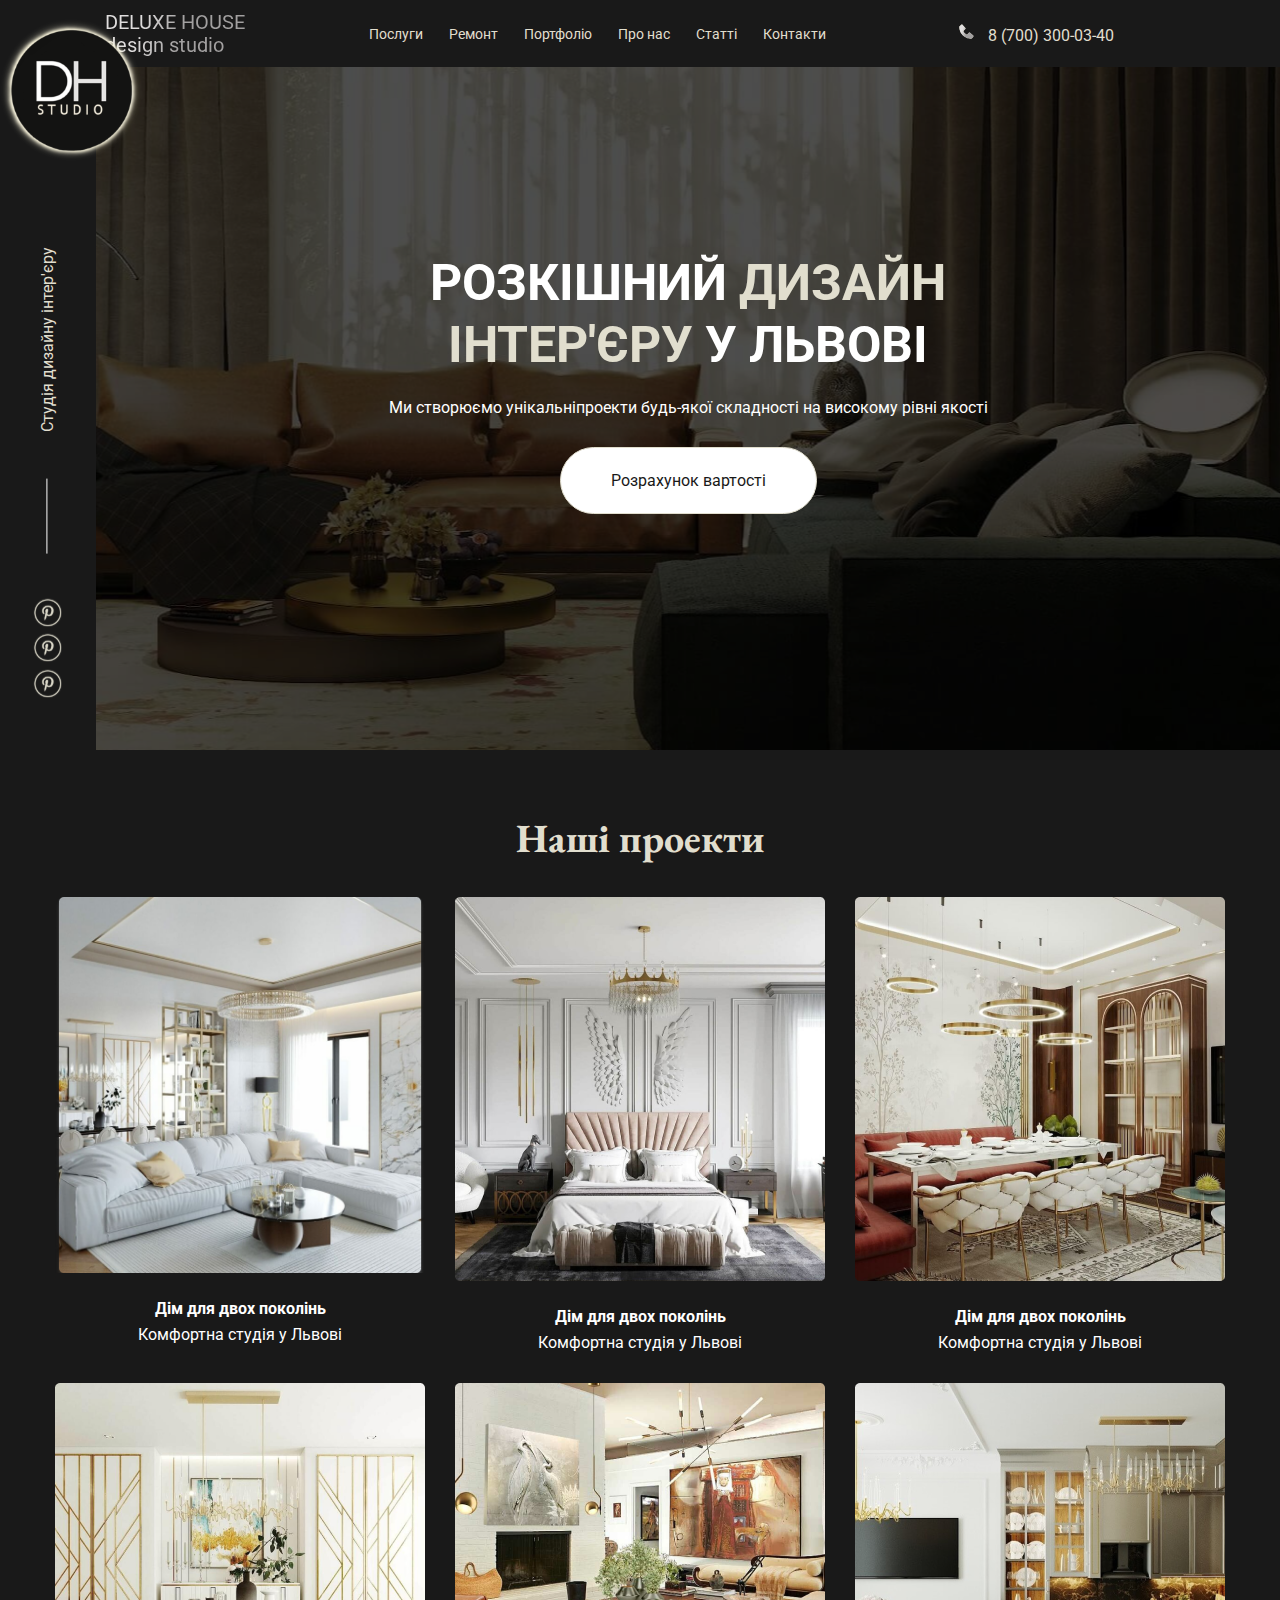
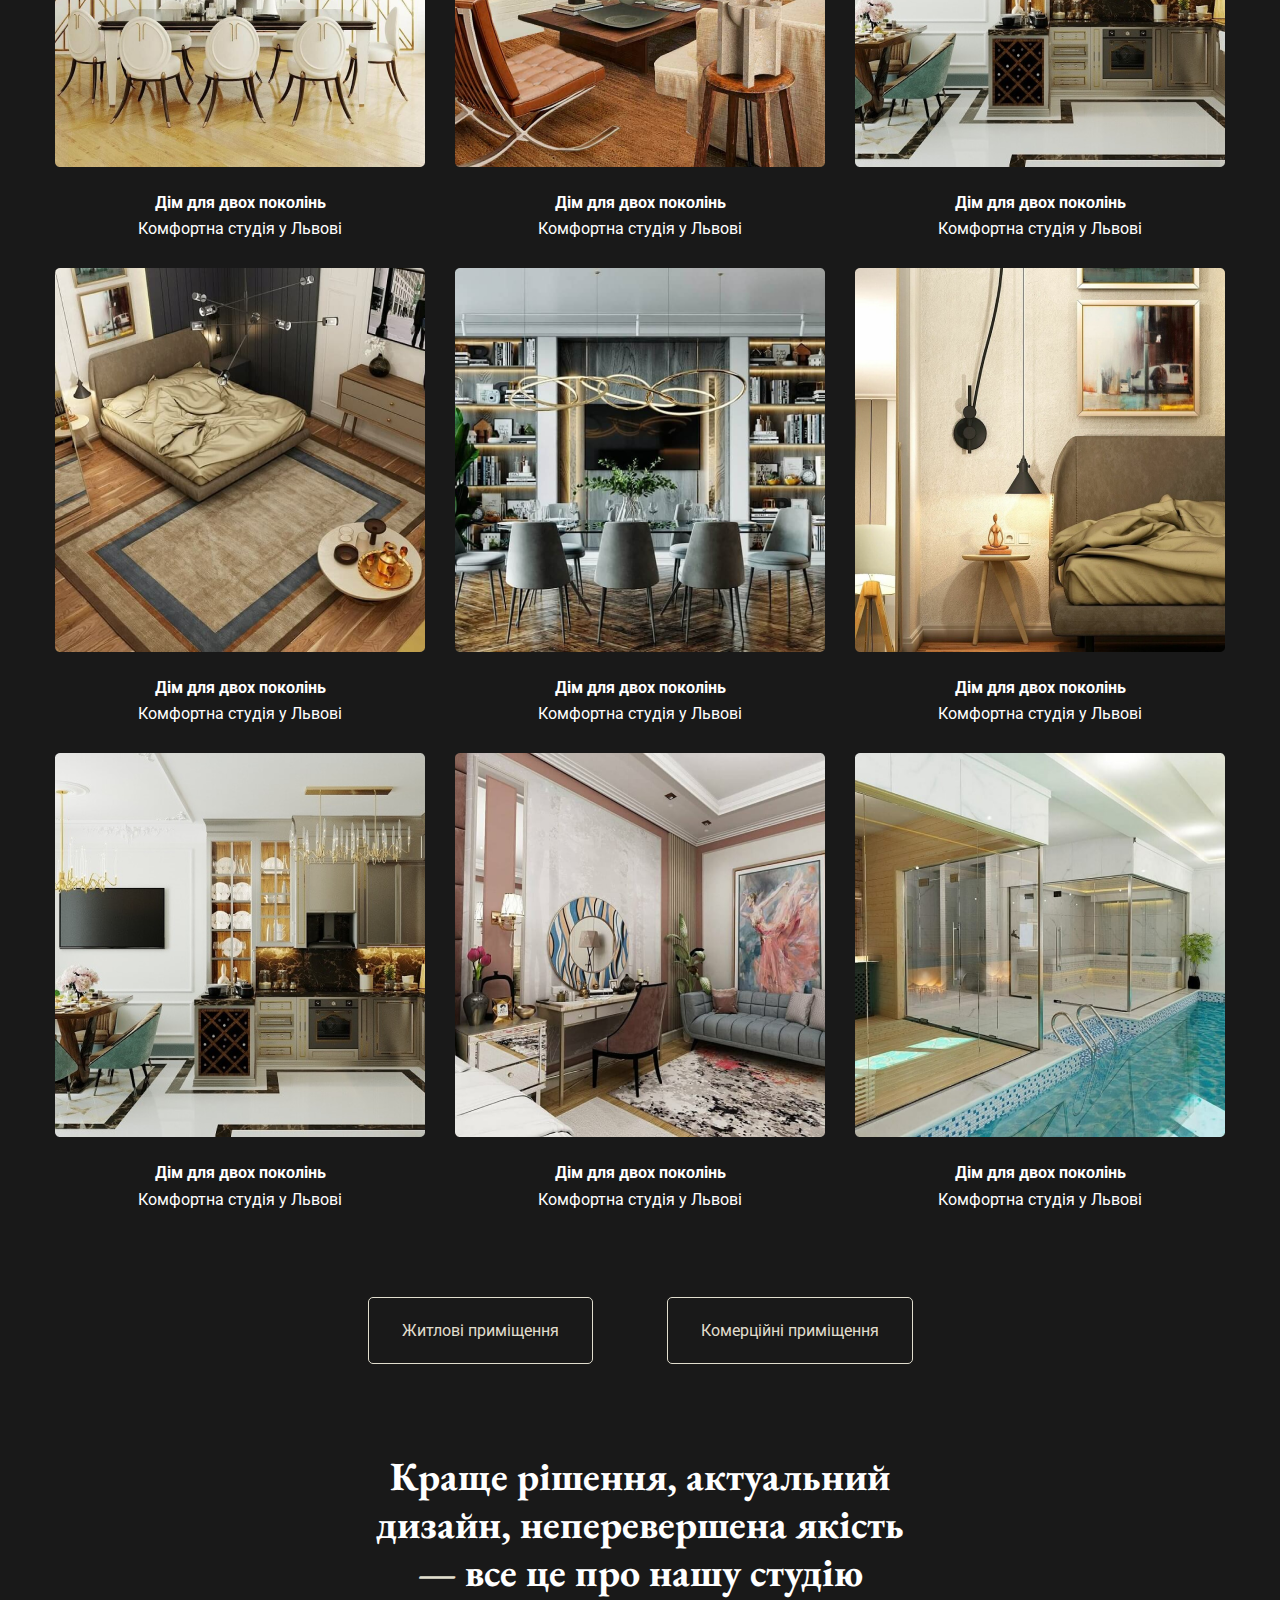
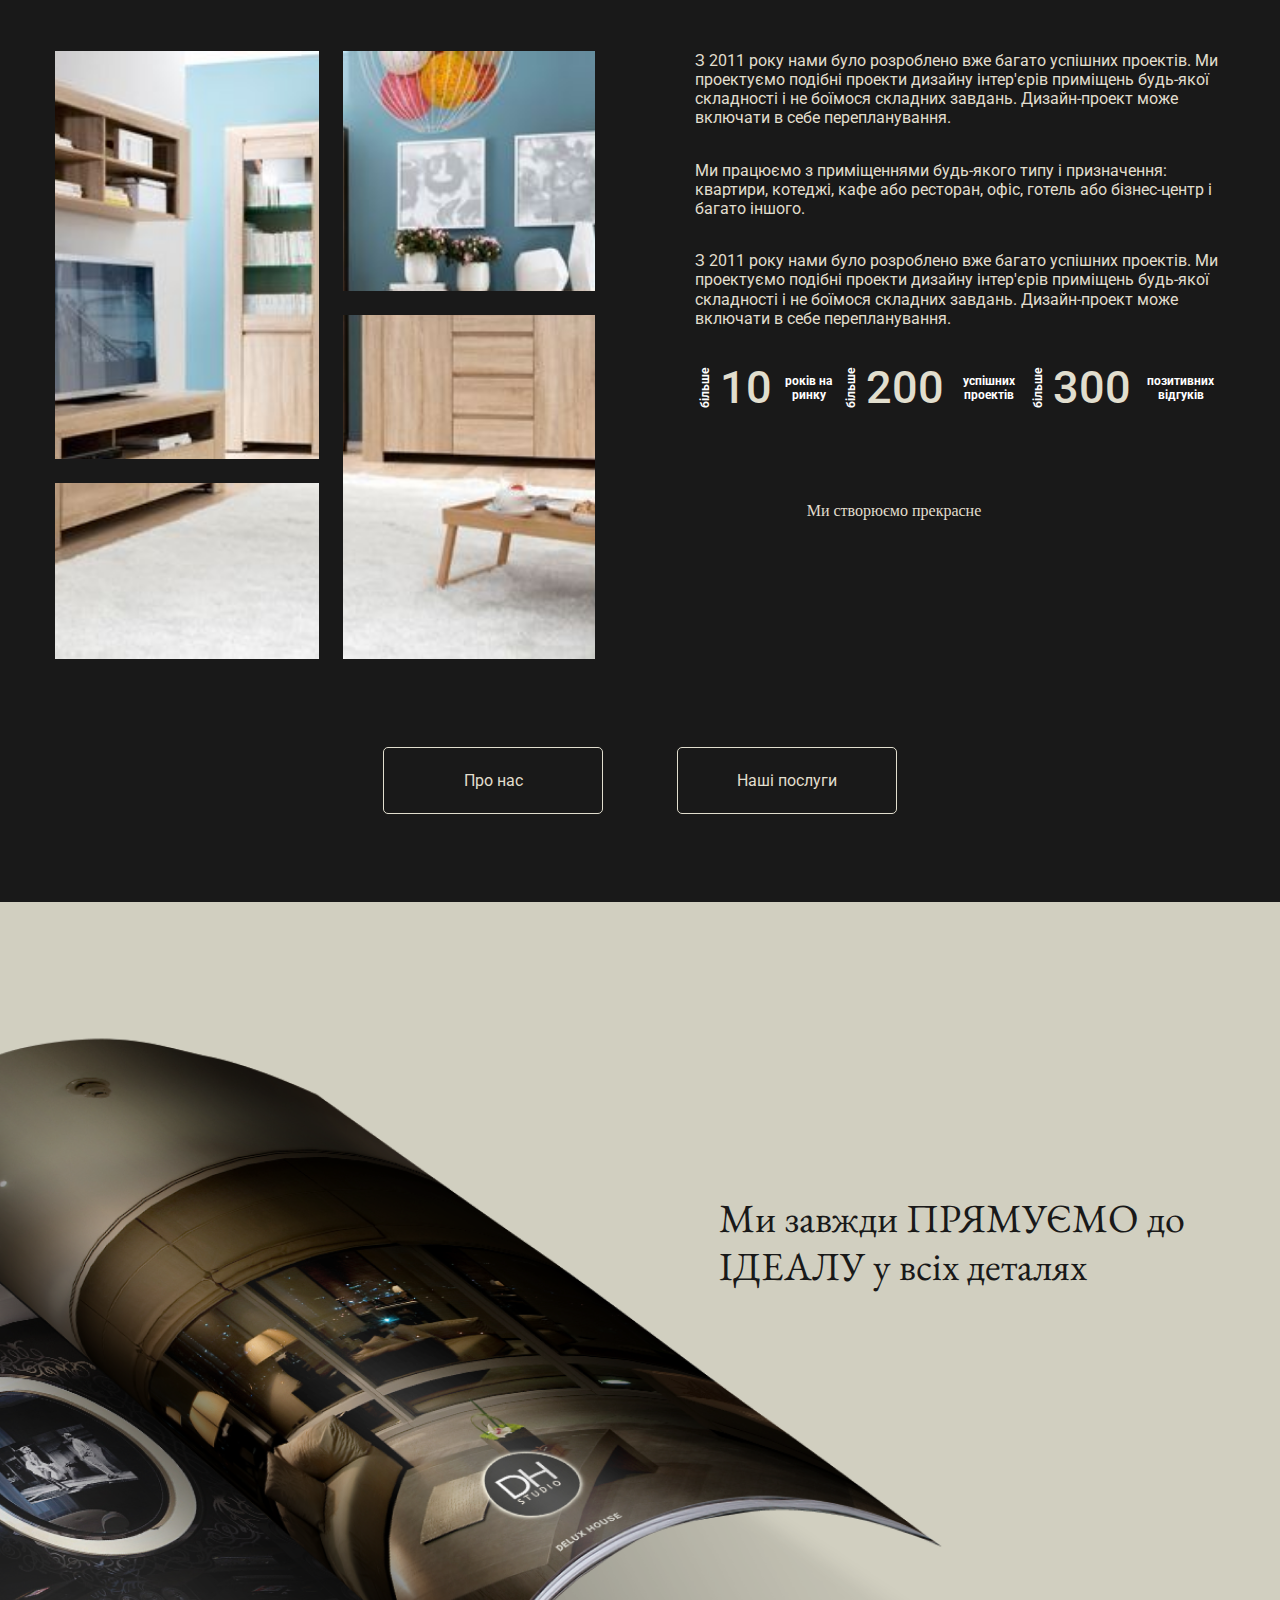
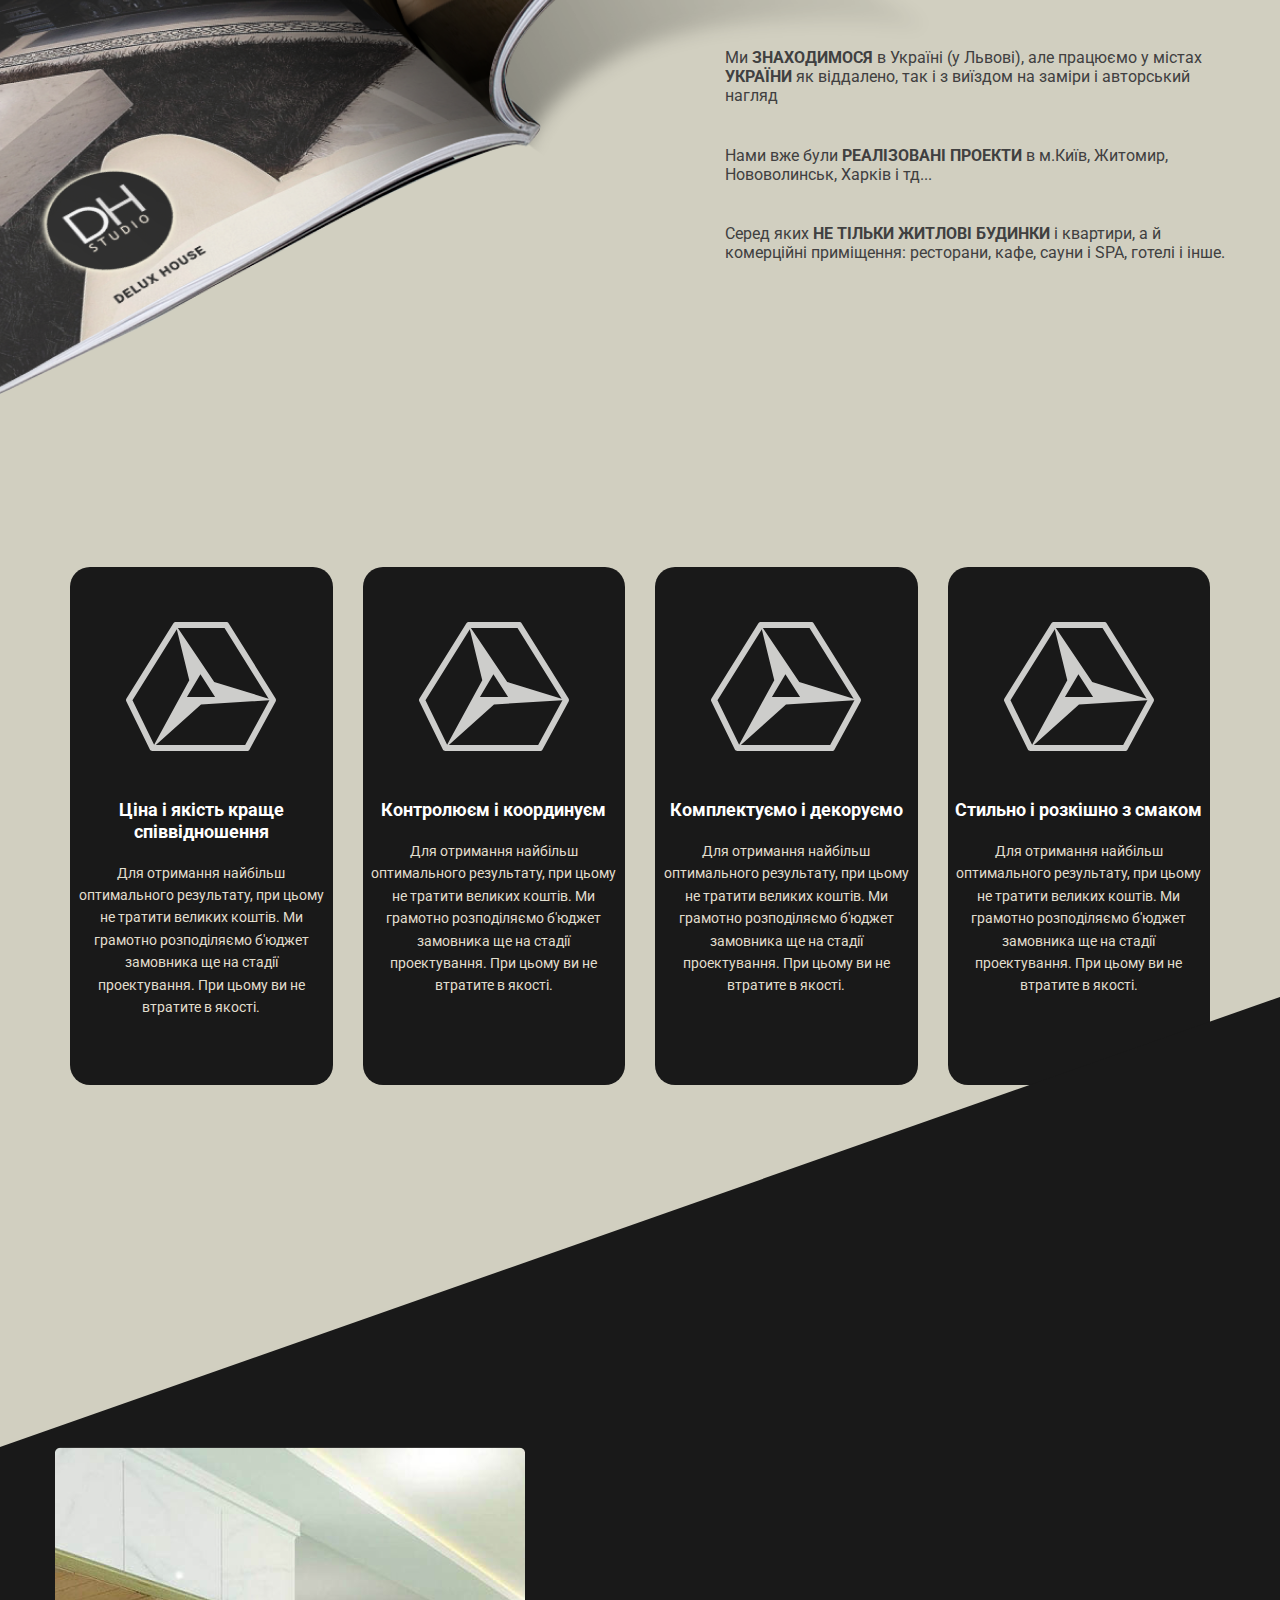
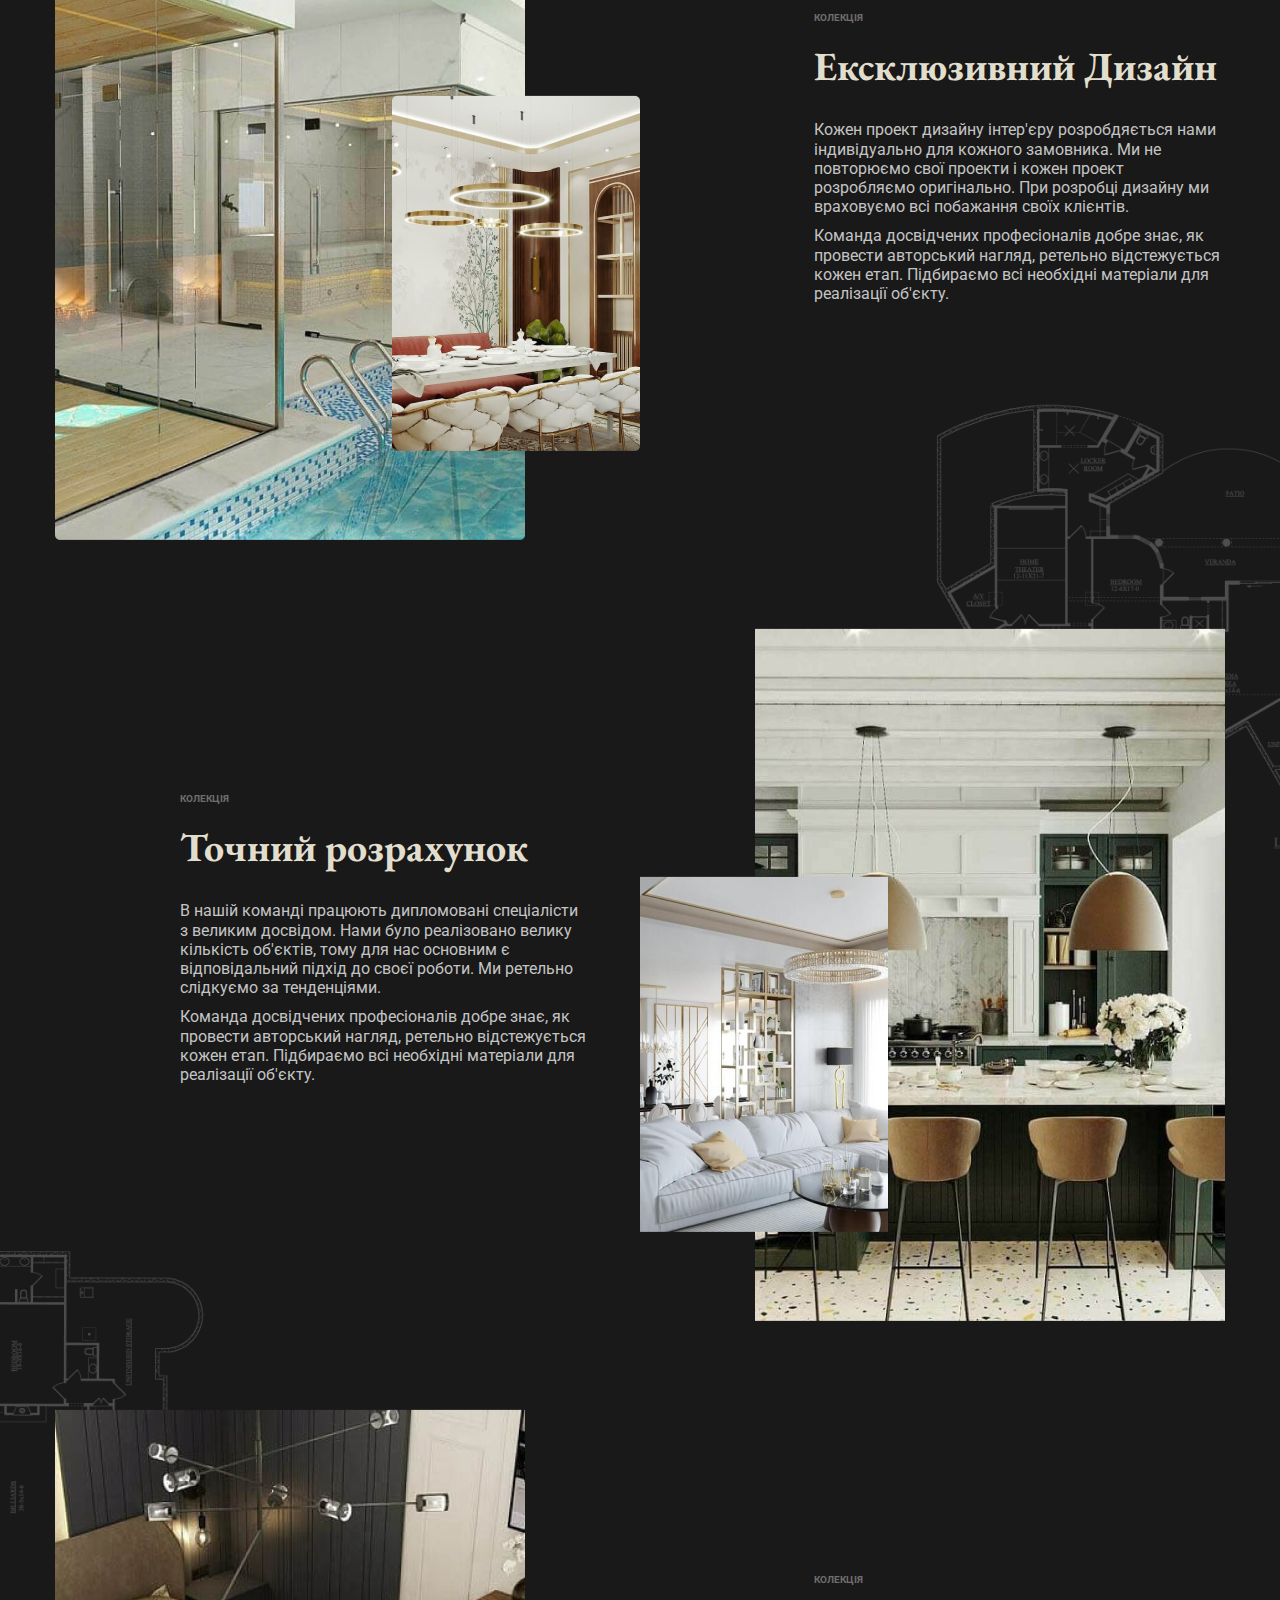
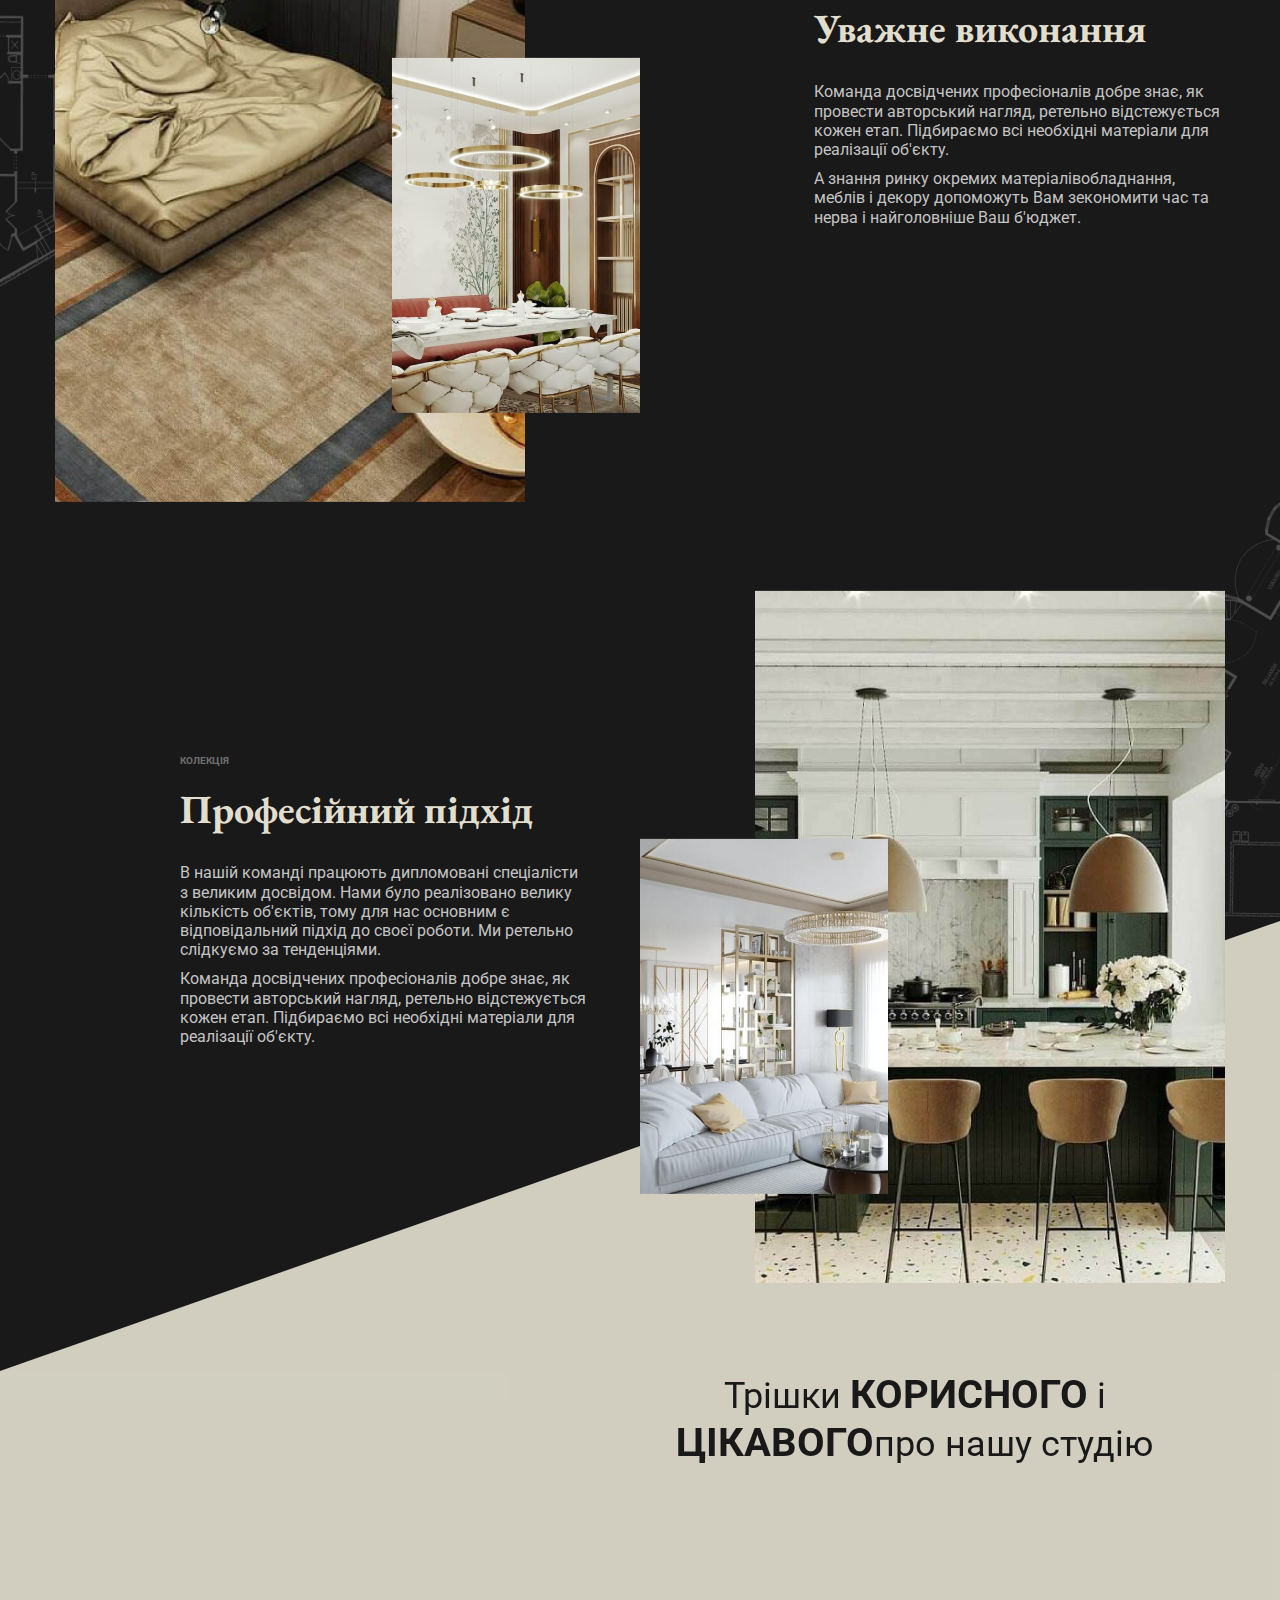
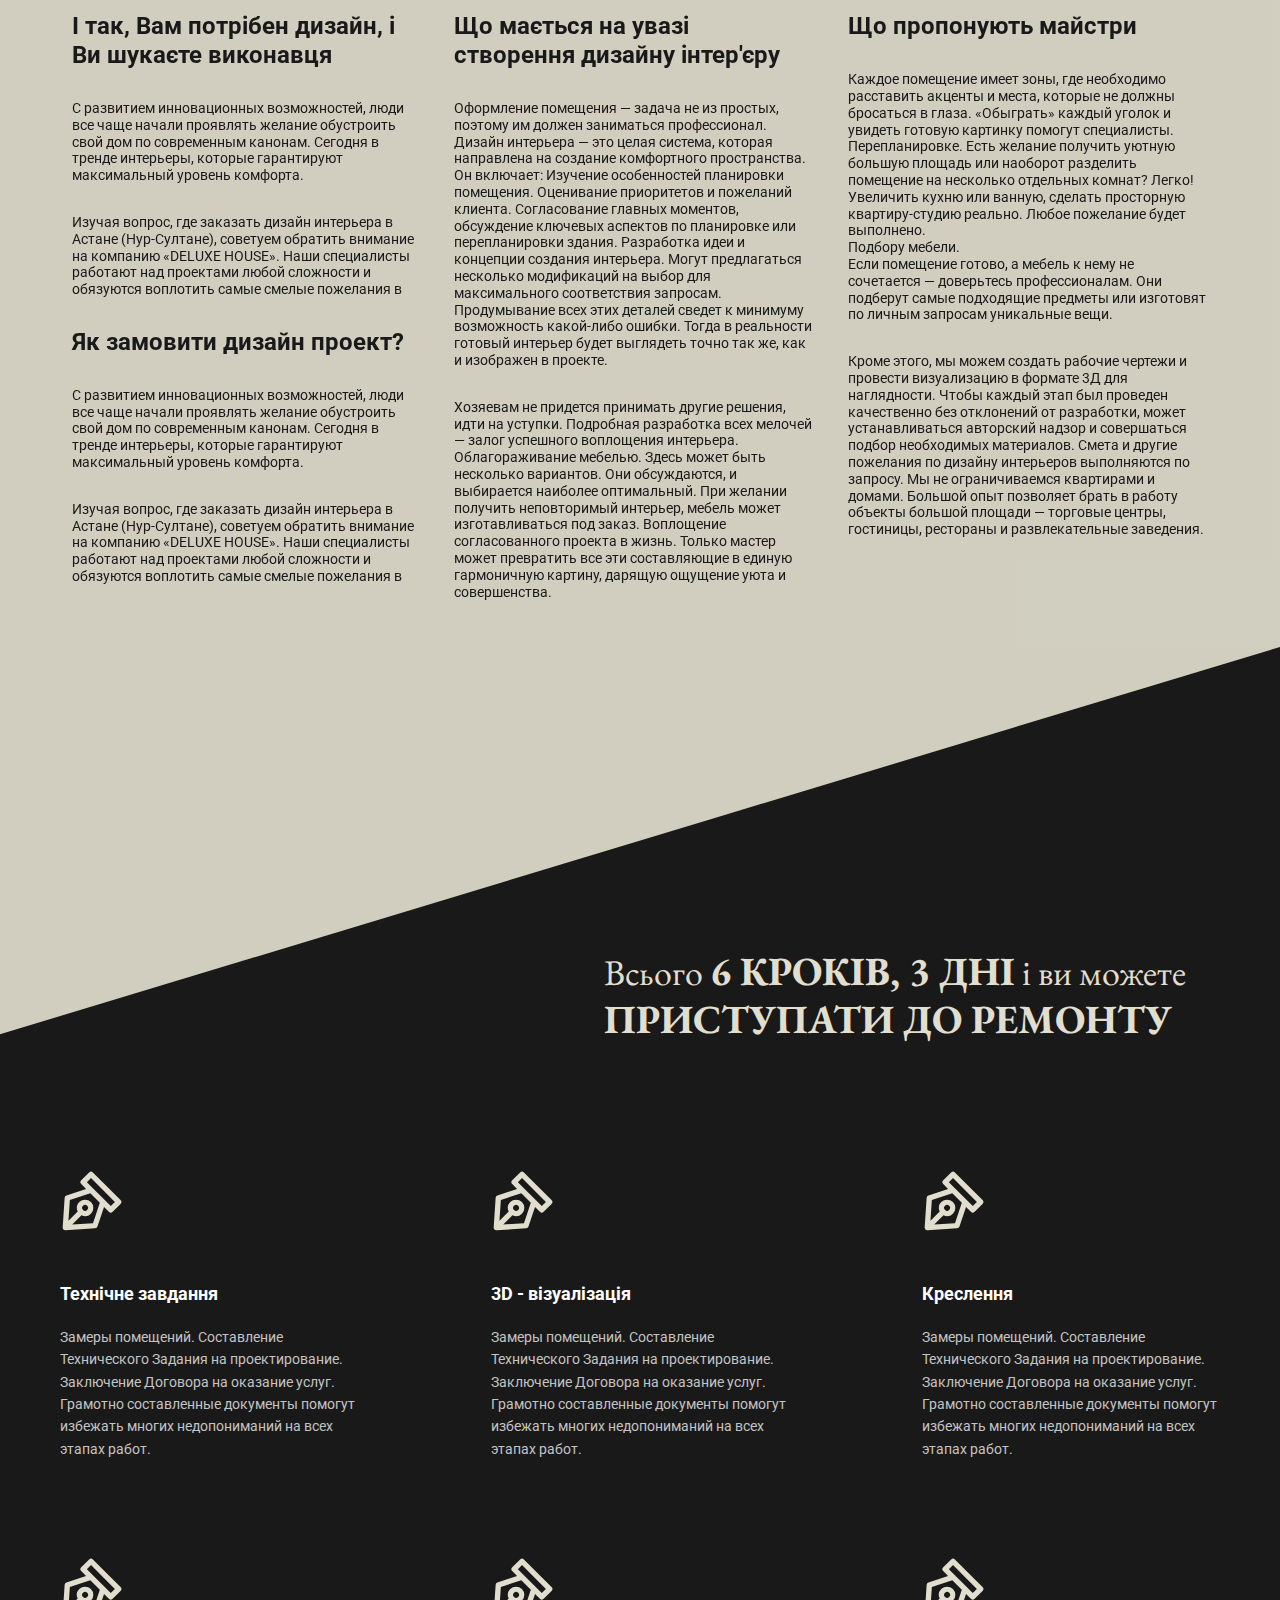
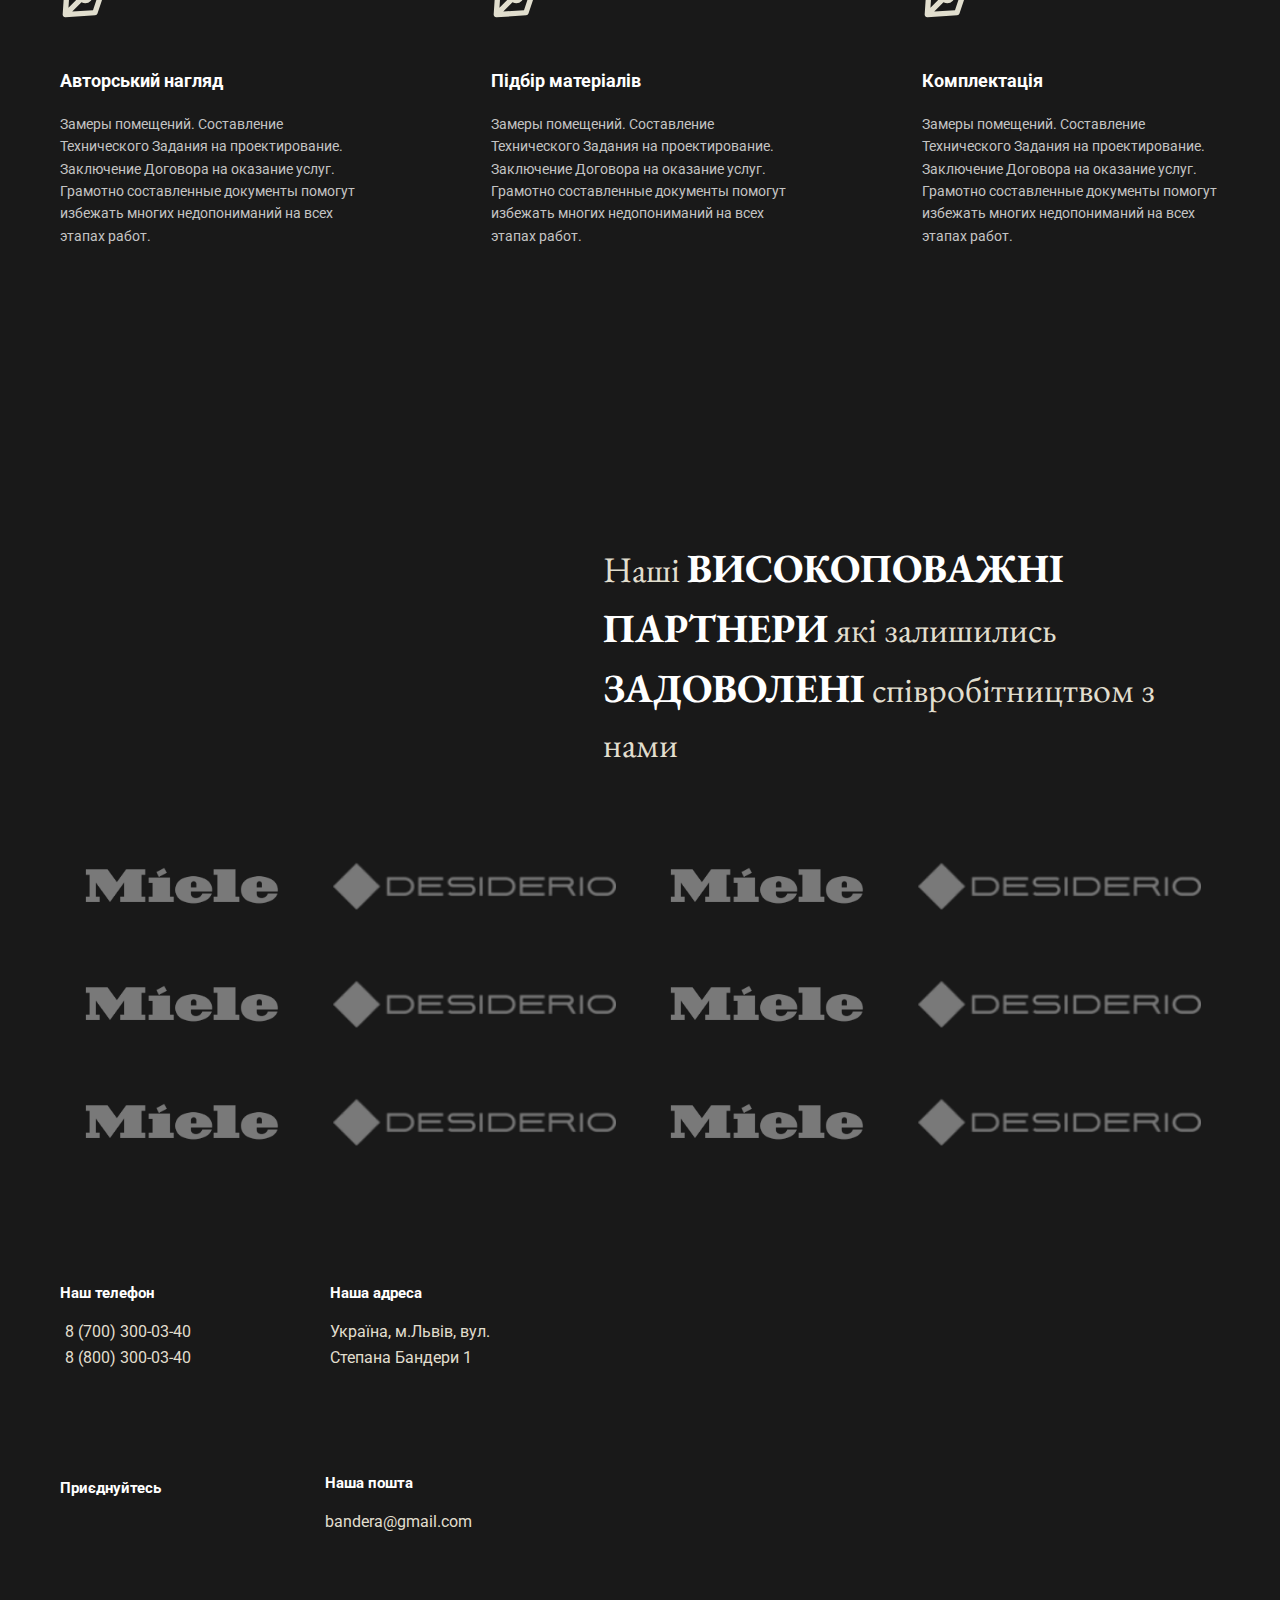
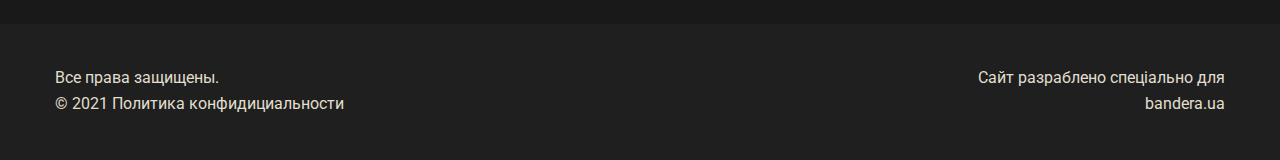
==== index.html @ 731c0589 "correction svg" ====
<!DOCTYPE html>
<html lang="en">
<head>
  <meta charset="UTF-8">
  <meta name="viewport" content="width=device-width, initial-scale=1.0">
  <title>Головна</title>

  <link rel="preconnect" href="https://fonts.googleapis.com">
  <link rel="preconnect" href="https://fonts.gstatic.com" crossorigin>
  <link href="https://fonts.googleapis.com/css2?family=Moon+Dance&display=swap" rel="stylesheet">
  <link rel="preconnect" href="https://fonts.googleapis.com">
  <link rel="preconnect" href="https://fonts.gstatic.com" crossorigin>
  <link href="https://fonts.googleapis.com/css2?family=EB+Garamond:ital,wght@0,700;1,400&family=Roboto:wght@400;500;700;900&display=swap" rel="stylesheet">
  <link rel="stylesheet" href="css/style.min.css">
</head>

  <div hidden="hidden" style="display: none;">
    <svg xmlns="http://www.w3.org/2000/svg"><symbol id="detail-triengle-light" preserveAspectRatio="none" viewBox="0 0 100 100" fill="#E1DECE"><polygon points="100,0 0,20 0,0" opacity="1"></polygon></symbol></svg>
    <svg xmlns="http://www.w3.org/2000/svg"><symbol id="detail-triengle--bottom" preserveAspectRatio="none" viewBox="0 0 100 100" fill="currentColor"><polygon points="100,100 100,0 0,100" opacity="1"></polygon></symbol></svg>
    <svg xmlns="http://www.w3.org/2000/svg"><symbol id="detail-triengle--bottom-2" preserveAspectRatio="none" viewBox="0 0 100 100" fill="currentColor"><polygon points="100,100 100,0 0,100" opacity="1"></polygon></symbol></svg>

    <svg id="steps-icon" fill="#E1DECE" width="64px" height="64px" viewBox="0 0 24 24" xmlns="http://www.w3.org/2000/svg"><path d="M12.336,1.293a1,1,0,0,0-1.414,0L7.959,4.256a1,1,0,0,0,0,1.414L9.778,7.489,2.423,9.94a1,1,0,0,0-.681.882L1,21.934a1.151,1.151,0,0,0,.291.773A1.006,1.006,0,0,0,2.065,23l11.112-.741a1,1,0,0,0,.883-.681l2.451-7.354,1.819,1.819a1,1,0,0,0,1.414,0l2.963-2.964a1,1,0,0,0,0-1.414Zm.038,19.013-7.786.519,3.464-3.464a3.057,3.057,0,0,0,3.543-.58,3.1,3.1,0,0,0,0-4.377,3.17,3.17,0,0,0-4.378,0,3.09,3.09,0,0,0-.58,3.543L3.174,19.411l.519-7.786L11.359,9.07l3.571,3.571ZM8.633,15.367a1.1,1.1,0,1,1,1.548,0A1.095,1.095,0,0,1,8.633,15.367Zm10.4-1.447-2.255-2.255v0L12.336,7.219l0,0L10.08,4.963l1.549-1.549,8.957,8.956Z"/></svg>
    <svg id="partners-1" fill="#797979" xmlns="http://www.w3.org/2000/svg" width="250px" height="100" viewBox="0 50 152.756 102.756"><g fill-rule="red" clip-rule="evenodd"><path fill="#191919" d="M0 0h192.756v192.756H0V0z"/><path d="M82.007 83.751c-2.605 1.303-5.21 2.541-7.816 3.811l-2.15-4.364 7.816-3.843a92.287 92.287 0 0 1 2.15 4.396zM34.132 93.099v.032l7.947-12.44h19.573v4.787h-3.68l-.033 21.885 3.713.033v4.852H37.356v-4.852h3.876l.033-14.59-.033-.033L28.27 113.16h-.032L12.996 93.262l-.065-.033-.033 14.134 4.202.033v4.852H2.834v-4.852h4.202l.033-21.885-4.235-.033v-4.787h21.691l9.607 12.408zM148.51 107.363l4.039.033v4.852h-24.621v-4.852h4.07l.033-21.885-4.103-.033v-4.787h20.582v26.672zM124.996 94.076c1.662 2.28 1.986 5.309 1.662 8.305h-20.42c-.326 2.377.748 4.592 2.801 5.797 1.529.945 3.939.717 5.373-.357a5.961 5.961 0 0 0 2.051-3.258h9.51c-1.562 3.615-5.242 6.773-8.955 7.719-6.318 1.791-14.33 1.498-19.996-1.434-4.299-2.084-6.873-6.514-6.449-11.332.065-4.365 3.713-8.241 7.621-9.674 6.773-2.638 16.252-2.866 22.699.652 1.498.846 3.062 2.051 4.103 3.582zM187.168 92.936c2.41 2.508 3.094 5.927 2.605 9.445h-20.387c-.326 2.312.619 4.396 2.572 5.666 1.531.979 3.908.979 5.406-.129a5.675 5.675 0 0 0 2.182-3.322l9.576-.033c-1.596 3.551-5.211 6.709-8.891 7.686-6.385 1.824-14.592 1.596-20.322-1.498-4.43-2.279-6.84-6.936-6.156-11.951.326-4.332 4.461-8.077 8.402-9.282 7.393-2.443 17.457-2.573 23.807 2.247l1.206 1.171zM85.524 107.363l4.169.033v4.852H64.876v-4.852h3.876l.033-13.971-3.909-.033V88.54h20.648v18.823z"/><path d="M174.305 92.708c.943 1.146.553 2.286.553 5.114h-5.504l.033-4.007c.131-.782.781-1.563 1.562-1.856 1.141-.423 2.541-.195 3.356.749zM111.188 92.708c.945 1.146.555 2.286.555 5.114h-5.504l.031-4.007c.131-.782.781-1.563 1.564-1.856 1.139-.423 2.539-.195 3.354.749z" fill="#191919"/></g></svg>
    <svg xmlns="http://www.w3.org/2000/svg"><symbol id="detail-triengle-bigtop" preserveAspectRatio="none" viewBox="0 0 100 100" fill="#191919"><polygon points="0,0 100,100 100,0" opacity="1"></polygon></symbol></svg>
    <svg xmlns="http://www.w3.org/2000/svg"><symbol id="detail-triengle-bigbottom" preserveAspectRatio="none" viewBox="0 0 100 100" fill="#191919"><polygon points="0,0 100,0 100,100" opacity="1"></polygon></symbol></svg>

    <svg id="detail-google-disc" xmlns="http://www.w3.org/2000/svg"  viewBox="0 0 50 50" width="150px" height="150px" fill="#cdcdcb" ><path d="M 16.40625 4 C 16.132813 4.058594 15.894531 4.226563 15.75 4.46875 L 0.15625 29.46875 C -0.03125 29.757813 -0.0546875 30.125 0.09375 30.4375 L 7.90625 46.4375 C 8.074219 46.785156 8.425781 47.003906 8.8125 47 L 40.3125 47 C 40.679688 46.996094 41.015625 46.792969 41.1875 46.46875 L 49.875 30.46875 C 50.042969 30.152344 50.03125 29.773438 49.84375 29.46875 L 34.25 4.46875 C 34.066406 4.175781 33.75 4 33.40625 4 L 16.59375 4 C 16.5625 4 16.53125 4 16.5 4 C 16.46875 4 16.4375 4 16.40625 4 Z M 17.28125 6 L 32.84375 6 L 47.53125 29.5625 L 29.40625 24 Z M 16.9375 6.375 L 21.09375 23.40625 L 9.375 44.9375 L 2.15625 30.0625 Z M 24.8125 21.40625 L 29.6875 29 L 20.3125 29 Z M 47.8125 30.0625 L 39.71875 45 L 9.9375 45 L 25 31.5 Z"/></svg>

  </div>




<div class="wrapper">
  <header class="header">
    <div class="container">
      <div class="header__inner">
        <a class="header__inner-logo" href="index.html">
          DELUXE HOUSE <br> design studio            
        </a>
        <nav class="header__menu menu">
          <ul class="header__inner-list">
            <li class="header__inner-item">
              <a class="header__inner-link" href="index.html">Послуги</a>
            </li>
            <li class="header__inner-item">
              <a class="header__inner-link" href="services.html">Ремонт</a>
            </li>
            <li class="header__inner-item">
              <a class="header__inner-link" href="residential.html">Портфоліо</a>
            </li>
            <li class="header__inner-item">
              <a class="header__inner-link" href="about.html">Про нас</a>
            </li>
            <li class="header__inner-item">
              <a class="header__inner-link" href="#">Статті</a>
            </li>
            <li class="header__inner-item">
              <a class="header__inner-link" href="#">Контакти</a>
            </li>
          </ul>
        </nav>
        <div class="header__inner-phone">
          <a class="header__inner-icon" href="tel:87003000340">
            <svg width="19" height="19" viewBox="0 0 19 19" fill="none" xmlns="http://www.w3.org/2000/svg">
              <path d="M16.2191 13.5692L13.001 10.6432C12.8489 10.5049 12.649 10.4312 12.4435 10.4375C12.238 10.4439 12.0431 10.5298 11.8998 10.6772L10.0053 12.6255C9.54931 12.5384 8.63256 12.2526 7.68889 11.3113C6.74522 10.3669 6.45943 9.44775 6.37472 8.99491L8.32143 7.09966C8.46901 6.95647 8.55508 6.76148 8.56143 6.55595C8.56779 6.35042 8.49392 6.15049 8.35547 5.99845L5.43026 2.78112C5.29176 2.62861 5.09925 2.5361 4.89364 2.52324C4.68802 2.51038 4.48549 2.57818 4.32906 2.71225L2.61114 4.18554C2.47427 4.3229 2.39258 4.50573 2.38156 4.69933C2.36968 4.89725 2.14326 9.5855 5.7786 13.2224C8.95001 16.393 12.9226 16.625 14.0167 16.625C14.1766 16.625 14.2748 16.6202 14.3009 16.6187C14.4945 16.6078 14.6772 16.5258 14.8139 16.3883L16.2864 14.6696C16.421 14.5136 16.4893 14.3113 16.4767 14.1057C16.4641 13.9001 16.3717 13.7075 16.2191 13.5692V13.5692Z" fill="#DCD7C0"/>
              <path d="M16.2191 13.5692L13.001 10.6432C12.8489 10.5049 12.649 10.4312 12.4435 10.4375C12.238 10.4439 12.0431 10.5298 11.8998 10.6772L10.0053 12.6255C9.54931 12.5384 8.63256 12.2526 7.68889 11.3113C6.74522 10.3669 6.45943 9.44775 6.37472 8.99491L8.32143 7.09966C8.46901 6.95647 8.55508 6.76148 8.56143 6.55595C8.56779 6.35042 8.49392 6.15049 8.35547 5.99845L5.43026 2.78112C5.29176 2.62861 5.09925 2.5361 4.89364 2.52324C4.68802 2.51038 4.48549 2.57818 4.32906 2.71225L2.61114 4.18554C2.47427 4.3229 2.39258 4.50573 2.38156 4.69933C2.36968 4.89725 2.14326 9.5855 5.7786 13.2224C8.95001 16.393 12.9226 16.625 14.0167 16.625C14.1766 16.625 14.2748 16.6202 14.3009 16.6187C14.4945 16.6078 14.6772 16.5258 14.8139 16.3883L16.2864 14.6696C16.421 14.5136 16.4893 14.3113 16.4767 14.1057C16.4641 13.9001 16.3717 13.7075 16.2191 13.5692V13.5692Z" fill="url(#paint0_linear_222_16)"/>
              <defs>
                <linearGradient id="paint0_linear_222_16" x1="6.96305" y1="2.52169" x2="11.869" y2="4.02073" gradientUnits="userSpaceOnUse">
                  <stop stop-color="#E0DEDE"/>
                  <stop offset="0.983598" stop-color="#A2A0A0"/>
                </linearGradient>
              </defs>
            </svg>
          </a>
          <a class="header__inner-number" href="tel:87003000340">
            8 (700) 300-03-40
          </a>
        </div>
        <div class="menu-btn">
          <span></span>
          <span></span>
          <span></span>
        </div>
      </div>
    </div>
  </header>

  <main class="main">

    <section class="top-main">
      <div class="container">
        <div class="top-main__left">
          <div class="top-main__social-logo">
            <svg width="146" height="146" viewBox="0 0 146 146" fill="none" xmlns="http://www.w3.org/2000/svg" xmlns:xlink="http://www.w3.org/1999/xlink">
              <rect width="146" height="146" fill="url(#pattt)"/>
              <defs>
                <pattern id="pattt" patternContentUnits="objectBoundingBox" width="1" height="1">
                  <use xlink:href="#image0_222_3" transform="scale(0.00235294)"/>
                </pattern>
                <image id="image0_222_3" width="425" height="425" xlink:href="[data-uri]"/>
              </defs>
            </svg>

          </div>
          <p class="top-main__social-text">
            Студія дизайну інтер'єру
          </p>
          <ul class="top-main__social-list">
            <li class="top-main__social-item">
              <a class="top-main__social-link" href="#">
                <svg width="30" height="31" viewBox="0 0 30 31" fill="none" xmlns="http://www.w3.org/2000/svg" xmlns:xlink="http://www.w3.org/1999/xlink">
                  <mask id="mask0_22_46" style="mask-type:alpha" maskUnits="userSpaceOnUse" x="0" y="0" width="30" height="31">
                    <rect y="0.890625" width="30" height="30" fill="url(#efw)"/>
                  </mask>
                  <g mask="url(#mask0_22_46)">
                    <rect y="0.890625" width="30" height="30" fill="url(#tyty)"/>
                    <rect y="0.890625" width="30" height="30" fill="#E1DECE"/>
                  </g>
                  <defs>
                    <pattern id="efw" patternContentUnits="objectBoundingBox" width="1" height="1">
                      <use xlink:href="#image0_22_46" transform="scale(0.00980392)"/>
                    </pattern>
                    <pattern id="tyty" patternContentUnits="objectBoundingBox" width="1" height="1">
                      <use xlink:href="#image0_22_46" transform="scale(0.00980392)"/>
                    </pattern>
                    <image id="image0_22_46" width="102" height="102" xlink:href="[data-uri]"/>
                  </defs>
                </svg>
              </a>
            </li>
            <li class="top-main__social-item">
              <a class="top-main__social-link" href="">
                <svg width="30" height="31" viewBox="0 0 30 31" fill="none" xmlns="http://www.w3.org/2000/svg" xmlns:xlink="http://www.w3.org/1999/xlink">
                  <mask id="mask0_222_4" style="mask-type:alpha" maskUnits="userSpaceOnUse" x="0" y="0" width="30" height="31">
                    <rect y="0.890625" width="30" height="30" fill="url(#sdd)"/>
                  </mask>
                  <g mask="url(#mask0_222_4)">
                    <rect y="0.890625" width="30" height="30" fill="url(#dfhdh)"/>
                    <rect y="0.890625" width="30" height="30" fill="#E1DECE"/>
                  </g>
                  <defs>
                    <pattern id="sdd" patternContentUnits="objectBoundingBox" width="1" height="1">
                      <use xlink:href="#image0_222_4" transform="scale(0.00980392)"/>
                    </pattern>
                    <pattern id="dfhdh" patternContentUnits="objectBoundingBox" width="1" height="1">
                      <use xlink:href="#image0_222_4" transform="scale(0.00980392)"/>
                    </pattern>
                    <image id="image0_222_4" width="102" height="102" xlink:href="[data-uri]"/>
                  </defs>
                </svg>
              </a>
            </li>  
            <li class="top-main__social-item">
              <a class="top-main__social-link" href="">
                <svg width="30" height="31" viewBox="0 0 30 31" fill="none" xmlns="http://www.w3.org/2000/svg" xmlns:xlink="http://www.w3.org/1999/xlink">
                  <mask id="mask0_222_6" style="mask-type:alpha" maskUnits="userSpaceOnUse" x="0" y="0" width="30" height="31">
                    <rect y="0.890625" width="30" height="30" fill="url(#dfbfdb)"/>
                  </mask>
                  <g mask="url(#mask0_222_6)">
                    <rect y="0.890625" width="30" height="30" fill="url(#sgsfb)"/>
                    <rect y="0.890625" width="30" height="30" fill="#E1DECE"/>
                  </g>
                  <defs>
                    <pattern id="dfbfdb" patternContentUnits="objectBoundingBox" width="1" height="1">
                      <use xlink:href="#image0_222_6" transform="scale(0.00980392)"/>
                    </pattern>
                    <pattern id="sgsfb" patternContentUnits="objectBoundingBox" width="1" height="1">
                      <use xlink:href="#image0_222_6" transform="scale(0.00980392)"/>
                    </pattern>
                    <image id="image0_222_6" width="102" height="102" xlink:href="[data-uri]"/>
                  </defs>
                </svg>
              </a>
            </li>   
            <li class="top-main__social-item">
              <a class="top-main__social-link" href="">
                <svg width="30" height="31" viewBox="0 0 30 31" fill="none" xmlns="http://www.w3.org/2000/svg" xmlns:xlink="http://www.w3.org/1999/xlink">
                  <mask id="mask0_77" style="mask-type:alpha" maskUnits="userSpaceOnUse" x="0" y="0" width="30" height="31">
                    <rect y="0.890625" width="30" height="30" fill="url(#hgk)"/>
                  </mask>
                  <g mask="url(#mask0_77)">
                    <rect y="0.890625" width="30" height="30" fill="url(#hh)"/>
                    <rect y="0.890625" width="30" height="30" fill="#E1DECE"/>
                  </g>
                  <defs>
                    <pattern id="hgk" patternContentUnits="objectBoundingBox" width="1" height="1">
                      <use xlink:href="#image0_77" transform="scale(0.00980392)"/>
                    </pattern>
                    <pattern id="patter1" patternContentUnits="objectBoundingBox" width="1" height="1">
                      <use xlink:href="#image0_77" transform="scale(0.00980392)"/>
                    </pattern>
                    <image id="image0_222_46" width="102" height="102" xlink:href="[data-uri]"/>
                  </defs>
                </svg>
              </a>
            </li>
          </ul>     
        </div>
        <div class="top-main__inner">
          <h1 class="top-main__inner-title">Розкішний <span>дизайн <br> інтер'єру</span> у Львові</h1>
          <p class="top-main__inner-text">
            Ми створюємо унікальніпроекти будь-якої складності на високому рівні якості
          </p>
          <button class="top-main__inner-button btn">Розрахунок вартості</button>
          <p class="top-main__inner-text--bg">
            <svg width="397" height="171" viewBox="0 0 397 171" fill="none" xmlns="http://www.w3.org/2000/svg">
              <path d="M17.2695 65H1.88867V1.01562H17.2695V65ZM81.4297 65H66.0928L43.417 25.1855V65H27.9922V1.01562H43.417L66.0488 40.8301V1.01562H81.4297V65ZM140.097 12.9248H120.893V65H105.468V12.9248H86.6152V1.01562H140.097V12.9248ZM186.327 37.8857H162.069V53.1348H190.722V65H146.645V1.01562H190.81V12.9248H162.069V26.416H186.327V37.8857ZM220.78 42.4121H212.431V65H197.006V1.01562H222.187C229.774 1.01562 235.707 2.7002 239.984 6.06934C244.262 9.43848 246.4 14.1992 246.4 20.3516C246.4 24.8047 245.492 28.4961 243.676 31.4258C241.889 34.3555 239.076 36.7285 235.238 38.5449L248.598 64.3408V65H232.074L220.78 42.4121ZM212.431 30.5029H222.187C225.116 30.5029 227.313 29.7412 228.778 28.2178C230.272 26.665 231.02 24.5117 231.02 21.7578C231.02 19.0039 230.272 16.8506 228.778 15.2979C227.284 13.7158 225.087 12.9248 222.187 12.9248H212.431V30.5029ZM272.152 65H256.771V1.01562H272.152V65ZM337.06 34.3262C337.06 40.5664 335.902 46.0889 333.588 50.8936C331.273 55.6982 327.978 59.4043 323.7 62.0117C319.452 64.5898 314.604 65.8789 309.154 65.8789C303.705 65.8789 298.871 64.6338 294.652 62.1436C290.434 59.624 287.138 56.0352 284.765 51.377C282.421 46.7188 281.19 41.3721 281.073 35.3369V31.7334C281.073 25.4639 282.216 19.9414 284.501 15.166C286.815 10.3613 290.111 6.65527 294.389 4.04785C298.695 1.44043 303.588 0.136719 309.066 0.136719C314.486 0.136719 319.32 1.42578 323.568 4.00391C327.816 6.58203 331.112 10.2588 333.456 15.0342C335.829 19.7803 337.03 25.2295 337.06 31.3818V34.3262ZM321.371 31.6455C321.371 25.2881 320.302 20.4688 318.163 17.1875C316.054 13.877 313.021 12.2217 309.066 12.2217C301.332 12.2217 297.245 18.0225 296.806 29.624L296.762 34.3262C296.762 40.5957 297.802 45.415 299.882 48.7842C301.962 52.1533 305.053 53.8379 309.154 53.8379C313.051 53.8379 316.054 52.1826 318.163 48.8721C320.272 45.5615 321.342 40.8008 321.371 34.5898V31.6455ZM368.788 42.4121H360.438V65H345.014V1.01562H370.194C377.782 1.01562 383.715 2.7002 387.992 6.06934C392.27 9.43848 394.408 14.1992 394.408 20.3516C394.408 24.8047 393.5 28.4961 391.684 31.4258C389.896 34.3555 387.084 36.7285 383.246 38.5449L396.605 64.3408V65H380.082L368.788 42.4121ZM360.438 30.5029H370.194C373.124 30.5029 375.321 29.7412 376.786 28.2178C378.28 26.665 379.027 24.5117 379.027 21.7578C379.027 19.0039 378.28 16.8506 376.786 15.2979C375.292 13.7158 373.095 12.9248 370.194 12.9248H360.438V30.5029ZM0.833984 170V106.016H21.4443C27.0986 106.016 32.1816 107.305 36.6934 109.883C41.2051 112.432 44.7207 116.05 47.2402 120.737C49.7891 125.396 51.0781 130.625 51.1074 136.426V139.37C51.1074 145.229 49.8623 150.488 47.3721 155.146C44.9111 159.775 41.4248 163.408 36.9131 166.045C32.4307 168.652 27.4209 169.971 21.8838 170H0.833984ZM16.2588 117.925V158.135H21.6201C26.0439 158.135 29.4424 156.567 31.8154 153.433C34.1885 150.269 35.375 145.581 35.375 139.37V136.602C35.375 130.42 34.1885 125.762 31.8154 122.627C29.4424 119.492 25.9854 117.925 21.4443 117.925H16.2588ZM98.7002 142.886H74.4424V158.135H103.095V170H59.0176V106.016H103.183V117.925H74.4424V131.416H98.7002V142.886ZM142.382 152.993C142.382 150.737 141.576 148.979 139.965 147.72C138.383 146.46 135.585 145.156 131.571 143.809C127.558 142.461 124.276 141.157 121.728 139.897C113.437 135.825 109.291 130.229 109.291 123.11C109.291 119.565 110.316 116.445 112.367 113.75C114.447 111.025 117.377 108.916 121.156 107.422C124.936 105.898 129.184 105.137 133.9 105.137C138.5 105.137 142.616 105.957 146.249 107.598C149.911 109.238 152.753 111.582 154.774 114.629C156.796 117.646 157.807 121.104 157.807 125H142.426C142.426 122.393 141.62 120.371 140.009 118.936C138.427 117.5 136.273 116.782 133.549 116.782C130.795 116.782 128.612 117.397 127.001 118.628C125.419 119.829 124.628 121.367 124.628 123.242C124.628 124.883 125.507 126.377 127.265 127.725C129.022 129.043 132.113 130.42 136.537 131.855C140.961 133.262 144.594 134.785 147.436 136.426C154.35 140.41 157.807 145.903 157.807 152.905C157.807 158.501 155.697 162.896 151.479 166.089C147.26 169.282 141.474 170.879 134.12 170.879C128.935 170.879 124.232 169.956 120.014 168.11C115.824 166.235 112.66 163.687 110.521 160.464C108.412 157.212 107.357 153.477 107.357 149.258H122.826C122.826 152.686 123.705 155.22 125.463 156.86C127.25 158.472 130.136 159.277 134.12 159.277C136.669 159.277 138.676 158.735 140.141 157.651C141.635 156.538 142.382 154.985 142.382 152.993ZM182.152 170H166.771V106.016H182.152V170ZM245.258 162.09C242.885 164.727 239.413 166.851 234.843 168.462C230.272 170.073 225.263 170.879 219.813 170.879C211.435 170.879 204.74 168.315 199.73 163.188C194.721 158.062 192.04 150.928 191.688 141.787L191.645 136.25C191.645 129.951 192.758 124.458 194.984 119.771C197.211 115.054 200.39 111.436 204.521 108.916C208.681 106.367 213.485 105.093 218.935 105.093C226.903 105.093 233.085 106.924 237.479 110.586C241.903 114.219 244.481 119.653 245.214 126.89H230.36C229.833 123.315 228.69 120.767 226.933 119.243C225.175 117.72 222.685 116.958 219.462 116.958C215.595 116.958 212.606 118.599 210.497 121.88C208.388 125.161 207.318 129.849 207.289 135.942V139.81C207.289 146.196 208.373 151.001 210.541 154.224C212.738 157.417 216.181 159.014 220.868 159.014C224.882 159.014 227.87 158.12 229.833 156.333V146.401H219.11V135.811H245.258V162.09ZM307.66 170H292.323L269.647 130.186V170H254.223V106.016H269.647L292.279 145.83V106.016H307.66V170Z" fill="url(#paint0_linear_222_39)" fill-opacity="0.45"/>
              <defs>
                <linearGradient id="paint0_linear_222_39" x1="-41.4669" y1="-262" x2="256.715" y2="112.025" gradientUnits="userSpaceOnUse">
                  <stop offset="0.983598" stop-color="#DED36D" stop-opacity="0"/>
                </linearGradient>
              </defs>
            </svg>
          </p>
        </div>
      </div>
    </section>

    <section class="our-project">
      <div class="container">
        <h3 class="our-project__title">
          Наші проекти
        </h3>
        <div class="project">
          <div class="project__box">
            <a class="project__box-link" href="#">
              <img class="project__box-img" src="images/project/project-1.png" alt="images">
            </a>
            <h5 class="project__box-subtitle">
              Дім для двох поколінь
            </h5>
            <p class="project__box-name">
              Комфортна студія у Львові
            </p>
          </div>
          <div class="project__box">
            <a class="project__box-link" href="#">
              <img class="project__box-img" src="images/project/project-2.png" alt="images">
            </a>
            <h5 class="project__box-subtitle">
              Дім для двох поколінь
            </h5>
            <p class="project__box-name">
              Комфортна студія у Львові
            </p>
          </div>
          <div class="project__box">
            <a class="project__box-link" href="#">
              <img class="project__box-img" src="images/project/project-3.png" alt="images">
            </a>
            <h5 class="project__box-subtitle">
              Дім для двох поколінь
            </h5>
            <p class="project__box-name">
              Комфортна студія у Львові
            </p>
          </div>
          <div class="project__box">
            <a class="project__box-link" href="#">
              <img class="project__box-img" src="images/project/project-4.png" alt="images">
            </a>
            <h5 class="project__box-subtitle">
              Дім для двох поколінь
            </h5>
            <p class="project__box-name">
              Комфортна студія у Львові
            </p>
          </div>
          <div class="project__box">
            <a class="project__box-link" href="#">
              <img class="project__box-img" src="images/project/project-5.png" alt="images">
            </a>
            <h5 class="project__box-subtitle">
              Дім для двох поколінь
            </h5>
            <p class="project__box-name">
              Комфортна студія у Львові
            </p>
          </div>
          <div class="project__box">
            <a class="project__box-link" href="#">
              <img class="project__box-img" src="images/project/project-6.png" alt="images">
            </a>
            <h5 class="project__box-subtitle">
              Дім для двох поколінь
            </h5>
            <p class="project__box-name">
              Комфортна студія у Львові
            </p>
          </div>
          <div class="project__box">
            <a class="project__box-link" href="#">
              <img class="project__box-img" src="images/project/project-7.png" alt="images">
            </a>
            <h5 class="project__box-subtitle">
              Дім для двох поколінь
            </h5>
            <p class="project__box-name">
              Комфортна студія у Львові
            </p>
          </div>
          <div class="project__box">
            <a class="project__box-link" href="#">
              <img class="project__box-img" src="images/project/project-8.png" alt="images">
            </a>
            <h5 class="project__box-subtitle">
              Дім для двох поколінь
            </h5>
            <p class="project__box-name">
              Комфортна студія у Львові
            </p>
          </div>
          <div class="project__box">
            <a class="project__box-link" href="#">
              <img class="project__box-img" src="images/project/project-9.png" alt="images">
            </a>
            <h5 class="project__box-subtitle">
              Дім для двох поколінь
            </h5>
            <p class="project__box-name">
              Комфортна студія у Львові
            </p>
          </div>
          <div class="project__box">
            <a class="project__box-link" href="#">
              <img class="project__box-img" src="images/project/project-10.png" alt="images">
            </a>
            <h5 class="project__box-subtitle">
              Дім для двох поколінь
            </h5>
            <p class="project__box-name">
              Комфортна студія у Львові
            </p>
          </div>
          <div class="project__box">
            <a class="project__box-link" href="#">
              <img class="project__box-img" src="images/project/project-11.png" alt="images">
            </a>
            <h5 class="project__box-subtitle">
              Дім для двох поколінь
            </h5>
            <p class="project__box-name">
              Комфортна студія у Львові
            </p>
          </div>
          <div class="project__box">
            <a class="project__box-link" href="#">
              <img class="project__box-img" src="images/project/project-12.png" alt="images">
            </a>
            <h5 class="project__box-subtitle">
              Дім для двох поколінь
            </h5>
            <p class="project__box-name">
              Комфортна студія у Львові
            </p>
          </div>
        </div>
        <div class="buttons">
          <button class="button btn">Житлові приміщення</button>
          <button class="button btn">Комерційні приміщення</button>
        </div>
      </div>
    </section>

    <section class="design">
      <div class="container">
        <div class="design__img-bg">
          <svg width="376" height="171" viewBox="0 0 376 171" fill="none" xmlns="http://www.w3.org/2000/svg">
            <path d="M-3.73047 65H-19.1113V1.01562H-3.73047V65ZM60.4297 65H45.0928L22.417 25.1855V65H6.99219V1.01562H22.417L45.0488 40.8301V1.01562H60.4297V65ZM119.097 12.9248H99.8926V65H84.4678V12.9248H65.6152V1.01562H119.097V12.9248ZM165.327 37.8857H141.069V53.1348H169.722V65H125.645V1.01562H169.81V12.9248H141.069V26.416H165.327V37.8857ZM199.78 42.4121H191.431V65H176.006V1.01562H201.187C208.774 1.01562 214.707 2.7002 218.984 6.06934C223.262 9.43848 225.4 14.1992 225.4 20.3516C225.4 24.8047 224.492 28.4961 222.676 31.4258C220.889 34.3555 218.076 36.7285 214.238 38.5449L227.598 64.3408V65H211.074L199.78 42.4121ZM191.431 30.5029H201.187C204.116 30.5029 206.313 29.7412 207.778 28.2178C209.272 26.665 210.02 24.5117 210.02 21.7578C210.02 19.0039 209.272 16.8506 207.778 15.2979C206.284 13.7158 204.087 12.9248 201.187 12.9248H191.431V30.5029ZM251.152 65H235.771V1.01562H251.152V65ZM316.06 34.3262C316.06 40.5664 314.902 46.0889 312.588 50.8936C310.273 55.6982 306.978 59.4043 302.7 62.0117C298.452 64.5898 293.604 65.8789 288.154 65.8789C282.705 65.8789 277.871 64.6338 273.652 62.1436C269.434 59.624 266.138 56.0352 263.765 51.377C261.421 46.7188 260.19 41.3721 260.073 35.3369V31.7334C260.073 25.4639 261.216 19.9414 263.501 15.166C265.815 10.3613 269.111 6.65527 273.389 4.04785C277.695 1.44043 282.588 0.136719 288.066 0.136719C293.486 0.136719 298.32 1.42578 302.568 4.00391C306.816 6.58203 310.112 10.2588 312.456 15.0342C314.829 19.7803 316.03 25.2295 316.06 31.3818V34.3262ZM300.371 31.6455C300.371 25.2881 299.302 20.4688 297.163 17.1875C295.054 13.877 292.021 12.2217 288.066 12.2217C280.332 12.2217 276.245 18.0225 275.806 29.624L275.762 34.3262C275.762 40.5957 276.802 45.415 278.882 48.7842C280.962 52.1533 284.053 53.8379 288.154 53.8379C292.051 53.8379 295.054 52.1826 297.163 48.8721C299.272 45.5615 300.342 40.8008 300.371 34.5898V31.6455ZM347.788 42.4121H339.438V65H324.014V1.01562H349.194C356.782 1.01562 362.715 2.7002 366.992 6.06934C371.27 9.43848 373.408 14.1992 373.408 20.3516C373.408 24.8047 372.5 28.4961 370.684 31.4258C368.896 34.3555 366.084 36.7285 362.246 38.5449L375.605 64.3408V65H359.082L347.788 42.4121ZM339.438 30.5029H349.194C352.124 30.5029 354.321 29.7412 355.786 28.2178C357.28 26.665 358.027 24.5117 358.027 21.7578C358.027 19.0039 357.28 16.8506 355.786 15.2979C354.292 13.7158 352.095 12.9248 349.194 12.9248H339.438V30.5029ZM-20.166 170V106.016H0.444336C6.09863 106.016 11.1816 107.305 15.6934 109.883C20.2051 112.432 23.7207 116.05 26.2402 120.737C28.7891 125.396 30.0781 130.625 30.1074 136.426V139.37C30.1074 145.229 28.8623 150.488 26.3721 155.146C23.9111 159.775 20.4248 163.408 15.9131 166.045C11.4307 168.652 6.4209 169.971 0.883789 170H-20.166ZM-4.74121 117.925V158.135H0.620117C5.04395 158.135 8.44238 156.567 10.8154 153.433C13.1885 150.269 14.375 145.581 14.375 139.37V136.602C14.375 130.42 13.1885 125.762 10.8154 122.627C8.44238 119.492 4.98535 117.925 0.444336 117.925H-4.74121ZM77.7002 142.886H53.4424V158.135H82.0947V170H38.0176V106.016H82.1826V117.925H53.4424V131.416H77.7002V142.886ZM121.382 152.993C121.382 150.737 120.576 148.979 118.965 147.72C117.383 146.46 114.585 145.156 110.571 143.809C106.558 142.461 103.276 141.157 100.728 139.897C92.4365 135.825 88.291 130.229 88.291 123.11C88.291 119.565 89.3164 116.445 91.3672 113.75C93.4473 111.025 96.377 108.916 100.156 107.422C103.936 105.898 108.184 105.137 112.9 105.137C117.5 105.137 121.616 105.957 125.249 107.598C128.911 109.238 131.753 111.582 133.774 114.629C135.796 117.646 136.807 121.104 136.807 125H121.426C121.426 122.393 120.62 120.371 119.009 118.936C117.427 117.5 115.273 116.782 112.549 116.782C109.795 116.782 107.612 117.397 106.001 118.628C104.419 119.829 103.628 121.367 103.628 123.242C103.628 124.883 104.507 126.377 106.265 127.725C108.022 129.043 111.113 130.42 115.537 131.855C119.961 133.262 123.594 134.785 126.436 136.426C133.35 140.41 136.807 145.903 136.807 152.905C136.807 158.501 134.697 162.896 130.479 166.089C126.26 169.282 120.474 170.879 113.12 170.879C107.935 170.879 103.232 169.956 99.0137 168.11C94.8242 166.235 91.6602 163.687 89.5215 160.464C87.4121 157.212 86.3574 153.477 86.3574 149.258H101.826C101.826 152.686 102.705 155.22 104.463 156.86C106.25 158.472 109.136 159.277 113.12 159.277C115.669 159.277 117.676 158.735 119.141 157.651C120.635 156.538 121.382 154.985 121.382 152.993ZM161.152 170H145.771V106.016H161.152V170ZM224.258 162.09C221.885 164.727 218.413 166.851 213.843 168.462C209.272 170.073 204.263 170.879 198.813 170.879C190.435 170.879 183.74 168.315 178.73 163.188C173.721 158.062 171.04 150.928 170.688 141.787L170.645 136.25C170.645 129.951 171.758 124.458 173.984 119.771C176.211 115.054 179.39 111.436 183.521 108.916C187.681 106.367 192.485 105.093 197.935 105.093C205.903 105.093 212.085 106.924 216.479 110.586C220.903 114.219 223.481 119.653 224.214 126.89H209.36C208.833 123.315 207.69 120.767 205.933 119.243C204.175 117.72 201.685 116.958 198.462 116.958C194.595 116.958 191.606 118.599 189.497 121.88C187.388 125.161 186.318 129.849 186.289 135.942V139.81C186.289 146.196 187.373 151.001 189.541 154.224C191.738 157.417 195.181 159.014 199.868 159.014C203.882 159.014 206.87 158.12 208.833 156.333V146.401H198.11V135.811H224.258V162.09ZM286.66 170H271.323L248.647 130.186V170H233.223V106.016H248.647L271.279 145.83V106.016H286.66V170Z" fill="url(#paint0_linear_222_106)" fill-opacity="0.45"/>
            <defs>
              <linearGradient id="paint0_linear_222_106" x1="-62.4669" y1="-262" x2="235.715" y2="112.025" gradientUnits="userSpaceOnUse">
                <stop offset="0.983598" stop-color="#DED36D" stop-opacity="0"/>
              </linearGradient>
            </defs>
          </svg>
        </div>
        <div class="design__title">
          Краще рішення, актуальний <br> дизайн, неперевершена якість <br> <span>—</span> все це про нашу студію
        </div>
        <div class="design__inner">
          <div class="interior-img">
            <img class="" src="images/design-img.jpg" alt="images">
            <span></span>
          </div>
          <div class="design__box-info">
            <p class="design__text">
              З 2011 року нами було розроблено вже багато успішних проектів.
              Ми проектуємо подібні проекти дизайну інтер'єрів приміщень будь-якої складності і не боїмося складних завдань.
              Дизайн-проект може включати в себе перепланування.
            </p>
            <p class="design__text">
              Ми працюємо з приміщеннями будь-якого типу і призначення: квартири, котеджі, кафе або ресторан, офіс, готель або бізнес-центр і багато іншого.
            </p>
            <p class="design__text">
             З 2011 року нами було розроблено вже багато успішних проектів.
             Ми проектуємо подібні проекти дизайну інтер'єрів приміщень будь-якої складності і не боїмося складних завдань.
             Дизайн-проект може включати в себе перепланування.
           </p>
           <div class="design__statistics">
            <div class="design__statistics-box">
              <h6 class="design__statistics-subtitle">більше</h6>
              <div class="design__statistics-num">10</div>
              <h5 class="design__statistics-title">років на ринку</h5>
            </div>
            <div class="design__statistics-box">
              <h6 class="design__statistics-subtitle">більше</h6>
              <div class="design__statistics-num">200</div>
              <h5 class="design__statistics-title">успішних проектів</h5>
            </div>
            <div class="design__statistics-box">
              <h6 class="design__statistics-subtitle">більше</h6>
              <div class="design__statistics-num">300</div>
              <h5 class="design__statistics-title">позитивних відгуків</h5>
            </div>
          </div>
          <div class="design__about">
            <p class="design__about-text">Ми створюємо прекрасне</p>
            <div class="design__about-img">
              <svg width="84" height="67" viewBox="0 0 84 67" fill="none" xmlns="http://www.w3.org/2000/svg" xmlns:xlink="http://www.w3.org/1999/xlink">
                <mask id="mask0_222o" style="mask-type:alpha" maskUnits="userSpaceOnUse" x="0" y="0" width="84" height="67">
                  <rect width="84" height="67" fill="url(#ttyy)"/>
                </mask>
                <g mask="url(#mask0_222o)">
                  <rect width="84" height="67" fill="url(#tt3)"/>
                  <rect width="84" height="67" fill="#E1DECE"/>
                </g>
                <defs>
                  <pattern id="tt3" patternContentUnits="objectBoundingBox" width="1" height="1">
                    <use xlink:href="#image0_222o" transform="translate(0 -0.00567164) scale(0.000833333 0.00104478)"/>
                  </pattern>


                  <image id="image0_222o" width="1200" height="968" xlink:href="[data-uri]"/>
                </defs>
              </svg>
            </div>
          </div>
        </div>
      </div>
      <div class="buttons">
        <button class="button btn">Про нас</button>
        <button class="button btn">Наші послуги</button>
      </div>
    </section>

    <section class="aboutus">
      <svg class="icon hight-top abs-detail detail-triengle abs-top-left w-100"><use xlink:href="#detail-triengle"></use></svg>
      <div class="container">
        <div class="aboutus__top">
          <h2 class="aboutus__title">
            Ми завжди <span>прямуємо</span> до <span>ідеалу</span> у всіх деталях
          </h2>
          <img class="aboutus__abs-img" src="images/aboutus-BG.png" alt="images">
          <p class="aboutus__text">
            Ми <span>знаходимося</span> в Україні (у Львові), але працюємо у містах <span>України</span> як віддалено, так і з виїздом на заміри і авторський нагляд
          </p>
          <p class="aboutus__text">
            Нами вже були <span>реалізовані проекти</span> в м.Київ, Житомир, Нововолинськ, Харків і тд...
          </p>
          <p class="aboutus__text">
            Серед яких <span>не тільки житлові будинки</span> і квартири, а й комерційні приміщення: ресторани, кафе, сауни і SPA, готелі і інше.
          </p>
        </div>
        <div class="aboutus__boxes">
          <div class="aboutus__box">
            <div class="aboutus__box-icon">
              <svg class="aboutus__detail-disc"><use xlink:href="#detail-google-disc"></use></svg>
            </div>
            <h4 class="aboutus__box-title">
              Ціна і якість краще співвідношення
            </h4>
            <p class="aboutus__box-text">
              Для отримання найбільш оптимального результату, при цьому не тратити великих коштів. Ми грамотно розподіляємо б'юджет замовника ще на стадії проектування. При цьому ви не втратите в якості.
            </p>
          </div>
          <div class="aboutus__box">
            <div class="aboutus__box-icon">
             <svg class="aboutus__detail-disc"><use xlink:href="#detail-google-disc"></use></svg>
           </div>
           <h4 class="aboutus__box-title">
            Контролюєм і координуєм
          </h4>
          <p class="aboutus__box-text">
            Для отримання найбільш оптимального результату, при цьому не тратити великих коштів. Ми грамотно розподіляємо б'юджет замовника ще на стадії проектування. При цьому ви не втратите в якості.
          </p>
        </div>
        <div class="aboutus__box">
          <div class="aboutus__box-icon">
           <svg class="aboutus__detail-disc"><use xlink:href="#detail-google-disc"></use></svg>
         </div>
         <h4 class="aboutus__box-title">
          Комплектуємо і декоруємо
        </h4>
        <p class="aboutus__box-text">
          Для отримання найбільш оптимального результату, при цьому не тратити великих коштів. Ми грамотно розподіляємо б'юджет замовника ще на стадії проектування. При цьому ви не втратите в якості.
        </p>
      </div>
      <div class="aboutus__box aboutus__box--last">
        <div class="aboutus__box-icon">
         <svg class="aboutus__detail-disc"><use xlink:href="#detail-google-disc"></use></svg>
       </div>
       <h4 class="aboutus__box-title">
        Стильно і розкішно з смаком
      </h4>
      <p class="aboutus__box-text">
        Для отримання найбільш оптимального результату, при цьому не тратити великих коштів. Ми грамотно розподіляємо б'юджет замовника ще на стадії проектування. При цьому ви не втратите в якості.
      </p>
    </div>
  </div>
</div>
<svg class="icon hight detail-triengle abs-top-right w-100"><use xlink:href="#detail-triengle--bottom"></use></svg>
</section>    

<section class="collection-design">
  <div class="container">
    <div class="collection__inner">
      <div class="collection__box-img">
        <img class="collection__img-big" src="images/collection/collection-design-big.png" alt="images">
        <img class="collection__img-small" src="images/collection/collection-design-small.png" alt="images">
      </div>
      <div class="collection__info">
        <h6 class="collection__info-subtitle">Колекція</h6>
        <h3 class="collection__info-title">Ексклюзивний Дизайн</h3>
        <p class="collection__info-text">
          Кожен проект дизайну інтер'єру розробдяється нами індивідуально для кожного замовника.
          Ми не повторюємо свої проекти і кожен проект розробляємо оригінально.
          При розробці дизайну ми враховуємо всі побажання своїх клієнтів.
        </p>
        <p class="collection__info-text">
          Команда досвідчених професіоналів добре знає, як провести авторський нагляд, ретельно відстежується кожен етап.
          Підбираємо всі необхідні матеріали для реалізації об'єкту.
        </p>
      </div>
    </div>
  </div>
</section>

<section class="collection-professional">
  <div class="container">
    <img class="collection-professional__img" src="images/collection/collection-design-bg.png" alt="images">
    <div class="collection__inner">
      <div class="collection__info">
        <h6 class="collection__info-subtitle">Колекція</h6>
        <h3 class="collection__info-title">Точний розрахунок</h3>
        <p class="collection__info-text">
          В нашій команді працюють дипломовані спеціалісти з великим досвідом.
          Нами було реалізовано велику кількість об'єктів, тому для нас основним є відповідальний підхід до своєї роботи.
          Ми ретельно слідкуємо за тенденціями.
        </p>
        <p class="collection__info-text">
          Команда досвідчених професіоналів добре знає, як провести авторський нагляд, ретельно відстежується кожен етап.
          Підбираємо всі необхідні матеріали для реалізації об'єкту.
        </p>
      </div>
      <div class="collection__box-img">
        <img class="collection__img-big" src="images/collection/collection-reverse-big.png" alt="images">
        <img class="collection-reverse__img-small" src="images/collection/collection-reverse-small.png" alt="images">
      </div>
    </div>
  </div>
</section>

<section class="collection-attentiveness">
  <div class="container">
   <img class="collection-attentiveness__img" src="images/collection/collection-attentiveness-bg.png" alt="images">
   <div class="collection__inner">
    <div class="collection__box-img">
      <img class="collection__img-big" src="images/collection/collection-attentiveness-big.png" alt="images">
      <img class="collection__img-small" src="images/collection/collection-attentiveness-small.png" alt="images">
    </div>
    <div class="collection__info">
      <h6 class="collection__info-subtitle">Колекція</h6>
      <h3 class="collection__info-title">Уважне виконання</h3>
      <p class="collection__info-text">
        Команда досвідчених професіоналів добре знає, як провести авторський нагляд, ретельно відстежується кожен етап.
        Підбираємо всі необхідні матеріали для реалізації об'єкту.
      </p>
      <p class="collection__info-text">
        А знання ринку окремих матеріалівобладнання, меблів і декору допоможуть Вам зекономити час та нерва і найголовніше Ваш б'юджет.
      </p>
    </div>
  </div>
</section>

<section class="collection-recision">
  <div class="container">
    <div class="collection__inner">
      <div class="collection__info">
        <h6 class="collection__info-subtitle">Колекція</h6>
        <h3 class="collection__info-title">Професійний підхід</h3>
        <p class="collection__info-text">
          В нашій команді працюють дипломовані спеціалісти з великим досвідом.
          Нами було реалізовано велику кількість об'єктів, тому для нас основним є відповідальний підхід до своєї роботи.
          Ми ретельно слідкуємо за тенденціями.
        </p>
        <p class="collection__info-text">
          Команда досвідчених професіоналів добре знає, як провести авторський нагляд, ретельно відстежується кожен етап.
          Підбираємо всі необхідні матеріали для реалізації об'єкту.
        </p>
      </div>
      <div class="collection__box-img">
        <img class="collection__img-big" src="images/collection/collection-recision-reverse-big.png" alt="images">
        <img class="collection-reverse__img-small" src="images/collection/collection-recision-reverse-small.png" alt="images">
      </div>
    </div>
    <img class="collection-recision__img" src="images/collection/collection-recision-bg.png" alt="images">
  </div>
  <svg class="icon hight abs-detail detail-triengle abs-bottom w-100"><use xlink:href="#detail-triengle--bottom-2"></use></svg>
</section>

<section class="answers">
  <div class="container">
    <h3 class="answers__title">Трішки <span>корисного</span> і <span>цікавого</span>про нашу студію</h3>
    <div class="answers__boxes">
      <div class="answers__box">
        <h5 class="answers__box-title">І так, Вам потрібен дизайн, і Ви шукаєте виконавця</h5>
        <p class="answers__box-text">
          С развитием инновационных возможностей, люди все чаще начали проявлять желание обустроить свой дом по современным канонам. Сегодня в тренде интерьеры, которые гарантируют максимальный уровень комфорта. 
        </p>
        <p class="answers__box-text">
          Изучая вопрос, где заказать дизайн интерьера в Астане (Нур-Султане), советуем обратить внимание на компанию «DELUXE HOUSE». Наши специалисты работают над проектами любой сложности и обязуются воплотить самые смелые пожелания в 
        </p>
        <h5 class="answers__box-title">Як замовити дизайн проект?</h5>
        <p class="answers__box-text">
          С развитием инновационных возможностей, люди все чаще начали проявлять желание обустроить свой дом по современным канонам. Сегодня в тренде интерьеры, которые гарантируют максимальный уровень комфорта. 
        </p>
        <p class="answers__box-text">
          Изучая вопрос, где заказать дизайн интерьера в Астане (Нур-Султане), советуем обратить внимание на компанию «DELUXE HOUSE». Наши специалисты работают над проектами любой сложности и обязуются воплотить самые смелые пожелания в 
        </p>
      </div> 
      <div class="answers__box">
        <h5 class="answers__box-title">Що мається на увазі створення дизайну інтер'єру</h5>
        <p class="answers__box-text">
          Оформление помещения — задача не из простых, поэтому им должен заниматься профессионал. Дизайн интерьера — это целая система, которая направлена на создание комфортного пространства. Он включает:
          Изучение особенностей планировки помещения. Оценивание приоритетов и пожеланий клиента. Согласование главных моментов, обсуждение ключевых аспектов по планировке или перепланировки здания.
          Разработка идеи и концепции создания интерьера. Могут предлагаться несколько модификаций на выбор для максимального соответствия запросам.
          Продумывание всех этих деталей сведет к минимуму возможность какой-либо ошибки. Тогда в реальности готовый интерьер будет выглядеть точно так же, как и изображен в проекте. 
        </p>
        <p class="answers__box-text">
          Хозяевам не придется принимать другие решения, идти на уступки. Подробная разработка всех мелочей — залог успешного воплощения интерьера.
          Облагораживание мебелью. Здесь может быть несколько вариантов. Они обсуждаются, и выбирается наиболее оптимальный. При желании получить неповторимый интерьер, мебель может изготавливаться под заказ.
          Воплощение согласованного проекта в жизнь.
          Только мастер может превратить все эти составляющие в единую гармоничную картину, дарящую ощущение уюта и совершенства.
        </p>
      </div>
      <div class="answers__box">
        <h5 class="answers__box-title">Що пропонують майстри</h5>
        <p class="answers__box-text">
          Каждое помещение имеет зоны, где необходимо расставить акценты и места, которые не должны бросаться в глаза. «Обыграть» каждый уголок и увидеть готовую картинку помогут специалисты.
          Перепланировке. Есть желание получить уютную большую площадь или наоборот разделить помещение на несколько отдельных комнат?
          Легко! Увеличить кухню или ванную, сделать просторную квартиру-студию реально. Любое пожелание будет выполнено.
          <br>Подбору мебели. <br>
          Если помещение готово, а мебель к нему не сочетается — доверьтесь профессионалам. 
          Они подберут самые подходящие предметы или изготовят по личным запросам 
          уникальные вещи. 
        </p>
        <p class="answers__box-text">
          Кроме этого, мы можем создать рабочие чертежи и провести визуализацию в формате 3Д для наглядности. Чтобы каждый этап был проведен качественно без отклонений от разработки, может устанавливаться авторский надзор и совершаться подбор необходимых материалов. Смета и другие пожелания по дизайну интерьеров выполняются по запросу. Мы не ограничиваемся квартирами и домами. Большой опыт позволяет брать в работу объекты большой площади — торговые центры, гостиницы, рестораны и развлекательные заведения.
        </p>
      </div>
    </div>
  </div>
</section>

<section class="steps">
  <svg class="triengle-top"><use xlink:href="#detail-triengle-light"></use></svg>
  <div class="container">
    <h3 class="steps__title">
      Всього <span>6 кроків, 3 дні</span> і ви можете <span>приступати до <span>ремонту</span></span>
    </h3>
    <div class="steps__boxes">
      <div class="steps__box">
        <div class="steps__box-icon">
          <svg class="steps-icon"><use xlink:href="#steps-icon"></use></svg>
        </div>
        <h5 class="steps__box-title">
          Технічне завдання
        </h5>
        <p class="steps__box-text">
          Замеры помещений. Составление Технического Задания на проектирование. Заключение Договора на оказание услуг. Грамотно составленные документы помогут избежать многих недопониманий на всех этапах работ.
        </p>
      </div>
      <div class="steps__box">
        <div class="steps__box-icon">
          <svg class="steps-icon"><use xlink:href="#steps-icon"></use></svg>
        </div>
        <h5 class="steps__box-title">
          3D - візуалізація
        </h5>
        <p class="steps__box-text">
          Замеры помещений. Составление Технического Задания на проектирование. Заключение Договора на оказание услуг. Грамотно составленные документы помогут избежать многих недопониманий на всех этапах работ.
        </p>
      </div>
      <div class="steps__box">
        <div class="steps__box-icon">
          <svg class="steps-icon"><use xlink:href="#steps-icon"></use></svg>
        </div>
        <h5 class="steps__box-title">
          Креслення
        </h5>
        <p class="steps__box-text">Замеры помещений. Составление Технического Задания на проектирование. Заключение Договора на оказание услуг. Грамотно составленные документы помогут избежать многих недопониманий на всех этапах работ.</p>
      </div>
      <div class="steps__box">
        <div class="steps__box-icon">
          <svg class="steps-icon"><use xlink:href="#steps-icon"></use></svg>
        </div>
        <h5 class="steps__box-title">
          Авторський нагляд
        </h5>
        <p class="steps__box-text">Замеры помещений. Составление Технического Задания на проектирование. Заключение Договора на оказание услуг. Грамотно составленные документы помогут избежать многих недопониманий на всех этапах работ.</p>
      </div>
      <div class="steps__box">
        <div class="steps__box-icon">
          <svg class="steps-icon"><use xlink:href="#steps-icon"></use></svg>
        </div>
        <h5 class="steps__box-title">
          Підбір матеріалів
        </h5>
        <p class="steps__box-text">Замеры помещений. Составление Технического Задания на проектирование. Заключение Договора на оказание услуг. Грамотно составленные документы помогут избежать многих недопониманий на всех этапах работ.</p>
      </div>
      <div class="steps__box">
        <div class="steps__box-icon">
          <svg class="steps-icon"><use xlink:href="#steps-icon"></use></svg>
        </div>
        <h5 class="steps__box-title">
          Комплектація
        </h5>
        <p class="steps__box-text">Замеры помещений. Составление Технического Задания на проектирование. Заключение Договора на оказание услуг. Грамотно составленные документы помогут избежать многих недопониманий на всех этапах работ.</p>
      </div>
    </div>
  </div>
</section>

<div class="partners">
  <div class="container">
    <div class="partners__title">
      Наші <span>високоповажні партнери</span> які залишились <span>задоволені</span> співробітництвом з нами
    </div>
    <div class="partners__icons">
      <div class="partners__icons-row">
        <img class="partners__icon-img" src="images/miele.png" alt="images">
        <img class="partners__icon-img" src="images/desiderio.png" alt="images">
        <img class="partners__icon-img" src="images/miele.png" alt="images">
        <img class="partners__icon-img" src="images/desiderio.png" alt="images">
      </div>
      <div class="partners__icons-row">
        <img class="partners__icon-img" src="images/miele.png" alt="images">
        <img class="partners__icon-img" src="images/desiderio.png" alt="images">
        <img class="partners__icon-img" src="images/miele.png" alt="images">
        <img class="partners__icon-img" src="images/desiderio.png" alt="images">
      </div>
      <div class="partners__icons-row">
        <img class="partners__icon-img" src="images/miele.png" alt="images">
        <img class="partners__icon-img" src="images/desiderio.png" alt="images">
        <img class="partners__icon-img" src="images/miele.png" alt="images">
        <img class="partners__icon-img" src="images/desiderio.png" alt="images">
      </div>
    </div>
  </div>
</div>

</main>


    <footer class="footer">
      <div class="container">
        <div class="footer__inner">
          <div class="footer__inner-info">
            <div class="footer__inner-phone">
              <h6 class="footer__inner-title">Наш телефон</h6>
              <a class="footer__inner-number" href="tel:87003000340">
                8 (700) 300-03-40 <br>
              </a>
              <a class="footer__inner-number" href="tel:88003000340">
                8 (800) 300-03-40
              </a>
            </div>
            <div class="footer__inner-address">
             <h6 class="footer__inner-title">Наша адреса</h6>
             <div class="footer__inner-text">Україна, м.Львів, вул. Степана Бандери 1</div>
           </div>
           <div class="footer__inner-social">
            <h6 class="footer__inner-title">Приєднуйтесь</h6>
            <a class="footer__inner-icon" href="">
              <svg width="30" height="31" viewBox="0 0 30 31" fill="none" xmlns="http://www.w3.org/2000/svg" xmlns:xlink="http://www.w3.org/1999/xlink">
                <mask id="mask0_222_46600" style="mask-type:alpha" maskUnits="userSpaceOnUse" x="0" y="0" width="30" height="31">
                  <rect y="0.890625" width="30" height="30" fill="url(#fgfg)"/>
                </mask>
                <g mask="url(#mask0_222_46600)">
                  <rect y="0.890625" width="30" height="30" fill="url(#ss)"/>
                  <rect y="0.890625" width="30" height="30" fill="#E1DECE"/>
                </g>
                <defs>
                  <pattern id="fgfg" patternContentUnits="objectBoundingBox" width="1" height="1">
                    <use xlink:href="#image0_222_46600" transform="scale(0.00980392)"/>
                  </pattern>
                  <pattern id="ss" patternContentUnits="objectBoundingBox" width="1" height="1">
                    <use xlink:href="#image0_222_46600" transform="scale(0.00980392)"/>
                  </pattern>
                  <image id="image0_222_466" width="102" height="102" xlink:href="[data-uri]"/>
                </defs>
              </svg>
            </a>
            <a class="footer__inner-icon" href="">
              <svg width="30" height="31" viewBox="0 0 30 31" fill="none" xmlns="http://www.w3.org/2000/svg" xmlns:xlink="http://www.w3.org/1999/xlink">
                <mask id="mask0_222_4680" style="mask-type:alpha" maskUnits="userSpaceOnUse" x="0" y="0" width="30" height="31">
                  <rect y="0.890625" width="30" height="30" fill="url(#fghfgh)"/>
                </mask>
                <g mask="url(#mask0_222_4680)">
                  <rect y="0.890625" width="30" height="30" fill="url(#ffff)"/>
                  <rect y="0.890625" width="30" height="30" fill="#E1DECE"/>
                </g>
                <defs>
                  <pattern id="fghfgh" patternContentUnits="objectBoundingBox" width="1" height="1">
                    <use xlink:href="#image0_222_4680" transform="scale(0.00980392)"/>
                  </pattern>
                  <pattern id="ffff" patternContentUnits="objectBoundingBox" width="1" height="1">
                    <use xlink:href="#image0_222_4680" transform="scale(0.00980392)"/>
                  </pattern>
                  <image id="image0_222_468" width="102" height="102" xlink:href="[data-uri]"/>
                </defs>
              </svg>
            </a>
            <a class="footer__inner-icon" href="">
              <svg width="30" height="31" viewBox="0 0 30 31" fill="none" xmlns="http://www.w3.org/2000/svg" xmlns:xlink="http://www.w3.org/1999/xlink">
                <mask id="mask0_222_4709" style="mask-type:alpha" maskUnits="userSpaceOnUse" x="0" y="0" width="30" height="31">
                  <rect y="0.890625" width="30" height="30" fill="url(#ewwe)"/>
                </mask>
                <g mask="url(#mask0_222_4709)">
                  <rect y="0.890625" width="30" height="30" fill="url(#ooo)"/>
                  <rect y="0.890625" width="30" height="30" fill="#E1DECE"/>
                </g>
                <defs>
                  <pattern id="ewwe" patternContentUnits="objectBoundingBox" width="1" height="1">
                    <use xlink:href="#image0_222_4709" transform="scale(0.00980392)"/>
                  </pattern>
                  <pattern id="ooo" patternContentUnits="objectBoundingBox" width="1" height="1">
                    <use xlink:href="#image0_222_4709" transform="scale(0.00980392)"/>
                  </pattern>
                  <image id="image0_222_470" width="102" height="102" xlink:href="[data-uri]"/>
                </defs>
              </svg>
            </a>
            <a class="footer__inner-icon" href="">
              <svg width="30" height="33" viewBox="0 0 30 33" fill="none" xmlns="http://www.w3.org/2000/svg" xmlns:xlink="http://www.w3.org/1999/xlink">
                <mask id="mask0_222_4772" style="mask-type:alpha" maskUnits="userSpaceOnUse" x="0" y="0" width="30" height="33">
                  <rect y="0.890625" width="30" height="32" fill="url(#hhhj)"/>
                </mask>
                <g mask="url(#mask0_222_4772)">
                  <rect y="0.890625" width="30" height="32" fill="url(#poi)"/>
                  <rect y="0.890625" width="30" height="32" fill="#E1DECE"/>
                </g>
                <defs>
                  <pattern id="hhhj" patternContentUnits="objectBoundingBox" width="1" height="1">
                    <use xlink:href="#image0_222_4772" transform="translate(-0.0333333) scale(0.0104575 0.00980392)"/>
                  </pattern>
                  <pattern id="poi" patternContentUnits="objectBoundingBox" width="1" height="1">
                    <use xlink:href="#image0_222_4772" transform="translate(-0.0333333) scale(0.0104575 0.00980392)"/>
                  </pattern>
                  <image id="image0_222_472" width="102" height="102" xlink:href="[data-uri]"/>
                </defs>
              </svg>
            </a>
          </div>
          <div class="footer__inner-mail">
            <h6 class="footer__inner-title">Наша пошта</h6>
            <a class="footer__inner-email">bandera@gmail.com</a>
          </div>
        </div>
        <div class="footer__inner-map">
          <iframe src="https://www.google.com/maps/embed?pb=!1m18!1m12!1m3!1d1698.8569894328498!2d24.018668073707943!3d49.834631063110265!2m3!1f0!2f0!3f0!3m2!1i1024!2i768!4f13.1!3m3!1m2!1s0x473add7ae0eb1959%3A0x1049352725f318d8!2z0LLRg9C70LjRhtGPINCh0YLQtdC_0LDQvdCwINCR0LDQvdC00LXRgNC4LCAxLCDQm9GM0LLRltCyLCDQm9GM0LLRltCy0YHRjNC60LAg0L7QsdC70LDRgdGC0YwsIDc5MDAw!5e1!3m2!1suk!2sua!4v1673016211604!5m2!1suk!2sua" width="571" height="299" style="border:0;" allowfullscreen="" loading="lazy" referrerpolicy="no-referrer-when-downgrade"></iframe>
        </div>
      </div>
    </div>
    <div class="copyright">
      <div class="container">
        <div class="footer__copyright">
          <div class="footer__copyright-policy">
            <p class="footer__copyright-text">
              Все права защищены. <br>
              © 2021 Политика конфидициальности
            </p>
          </div>
          <div class="footer__copyright-site">
            <p class="footer__copyright-text">
              Сайт разраблено спеціально для
            </p>
            <a class="footer__copyright-link">
              bandera.ua
            </a>
          </div>
        </div>
      </div>
    </div>
  </footer>
</div>
<script src="js/main.min.js"></script>
</body>
</html> 
</div>
---- css/style.min.css ----
.collection__info-title,.repair-top__title,.successful-project__title,.contract__title,.term__title,.tariff__title,.aboutwork__title,.guarantee__title,.advices__title,.advices__box-question,.rooms__title,.rooms__box-text,.residential-project__title,.feedback__inner-text,.articles__item-title,.articles__link,.our-project__title,.design__title,.aboutus__title,.steps__title,.partners__title{font-family:'EB Garamond', serif;font-weight:700}body,.button,.contract__title,.contract__text,.term__title,.term__btn.active,.tariff__title,.aboutwork__title,.guarantee__title,.articles__link,.articles .button a,.header__inner-link,.header__inner-number,.top-main__inner-title span,.design__title span,.aboutus__box-text,.footer__inner-number{color:#E1DECE}html{box-sizing:border-box}*,*::after,*::before{box-sizing:inherit}ul[class],ol[class]{padding:0}body,h1,h2,h3,h4,h5,h6,p,ul,ol,li,figure,figcaption,blockquote,dl,a,dd{margin:0}ul[class]{list-style:none}img{max-width:100%;display:block;-o-object-fit:cover;object-fit:cover}input,button,textarea,select{font:inherit}a{text-decoration:none}.slick-slider{position:relative;display:block;box-sizing:border-box;-webkit-touch-callout:none;-webkit-user-select:none;-moz-user-select:none;-ms-user-select:none;user-select:none;touch-action:pan-y;-webkit-tap-highlight-color:transparent}.slick-list{position:relative;overflow:hidden;display:block;margin:0;padding:0}.slick-list:focus{outline:none}.slick-list.dragging{cursor:pointer;cursor:hand}.slick-slider .slick-track,.slick-slider .slick-list{transform:translate3d(0, 0, 0)}.slick-track{position:relative;left:0;top:0;display:block;margin-left:auto;margin-right:auto}.slick-track:before,.slick-track:after{content:"";display:table}.slick-track:after{clear:both}.slick-loading .slick-track{visibility:hidden}.slick-slide{float:left;height:100%;min-height:1px;display:none}[dir="rtl"] .slick-slide{float:right}.slick-slide img{display:block}.slick-slide.slick-loading img{display:none}.slick-slide.dragging img{pointer-events:none}.slick-initialized .slick-slide{display:block}.slick-loading .slick-slide{visibility:hidden}.slick-vertical .slick-slide{display:block;height:auto;border:1px solid transparent}.slick-arrow.slick-hidden{display:none}body.compensate-for-scrollbar{overflow:hidden}.fancybox-active{height:auto}.fancybox-is-hidden{left:-9999px;margin:0;position:absolute !important;top:-9999px;visibility:hidden}.fancybox-container{-webkit-backface-visibility:hidden;height:100%;left:0;outline:none;position:fixed;-webkit-tap-highlight-color:transparent;top:0;touch-action:manipulation;transform:translateZ(0);width:100%;z-index:99992}.fancybox-container *{box-sizing:border-box}.fancybox-outer,.fancybox-inner,.fancybox-bg,.fancybox-stage{bottom:0;left:0;position:absolute;right:0;top:0}.fancybox-outer{-webkit-overflow-scrolling:touch;overflow-y:auto}.fancybox-bg{background:#1e1e1e;opacity:0;transition-duration:inherit;transition-property:opacity;transition-timing-function:cubic-bezier(0.47, 0, 0.74, 0.71)}.fancybox-is-open .fancybox-bg{opacity:.9;transition-timing-function:cubic-bezier(0.22, 0.61, 0.36, 1)}.fancybox-infobar,.fancybox-toolbar,.fancybox-caption,.fancybox-navigation .fancybox-button{direction:ltr;opacity:0;position:absolute;transition:opacity .25s ease, visibility 0s ease .25s;visibility:hidden;z-index:99997}.fancybox-show-infobar .fancybox-infobar,.fancybox-show-toolbar .fancybox-toolbar,.fancybox-show-caption .fancybox-caption,.fancybox-show-nav .fancybox-navigation .fancybox-button{opacity:1;transition:opacity .25s ease 0s, visibility 0s ease 0s;visibility:visible}.fancybox-infobar{color:#ccc;font-size:13px;-webkit-font-smoothing:subpixel-antialiased;height:44px;left:0;line-height:44px;min-width:44px;mix-blend-mode:difference;padding:0 10px;pointer-events:none;top:0;-webkit-touch-callout:none;-webkit-user-select:none;-moz-user-select:none;-ms-user-select:none;user-select:none}.fancybox-toolbar{right:0;top:0}.fancybox-stage{direction:ltr;overflow:visible;transform:translateZ(0);z-index:99994}.fancybox-is-open .fancybox-stage{overflow:hidden}.fancybox-slide{-webkit-backface-visibility:hidden;display:none;height:100%;left:0;outline:none;overflow:auto;-webkit-overflow-scrolling:touch;padding:44px;position:absolute;text-align:center;top:0;transition-property:transform, opacity;white-space:normal;width:100%;z-index:99994}.fancybox-slide::before{content:'';display:inline-block;font-size:0;height:100%;vertical-align:middle;width:0}.fancybox-is-sliding .fancybox-slide,.fancybox-slide--previous,.fancybox-slide--current,.fancybox-slide--next{display:block}.fancybox-slide--image{overflow:hidden;padding:44px 0}.fancybox-slide--image::before{display:none}.fancybox-slide--html{padding:6px}.fancybox-content{background:#fff;display:inline-block;margin:0;max-width:100%;overflow:auto;-webkit-overflow-scrolling:touch;padding:44px;position:relative;text-align:left;vertical-align:middle}.fancybox-slide--image .fancybox-content{-webkit-animation-timing-function:cubic-bezier(0.5, 0, 0.14, 1);animation-timing-function:cubic-bezier(0.5, 0, 0.14, 1);-webkit-backface-visibility:hidden;background:transparent;background-repeat:no-repeat;background-size:100% 100%;left:0;max-width:none;overflow:visible;padding:0;position:absolute;top:0;transform-origin:top left;transition-property:transform, opacity;-webkit-user-select:none;-moz-user-select:none;-ms-user-select:none;user-select:none;z-index:99995}.fancybox-can-zoomOut .fancybox-content{cursor:zoom-out}.fancybox-can-zoomIn .fancybox-content{cursor:zoom-in}.fancybox-can-swipe .fancybox-content,.fancybox-can-pan .fancybox-content{cursor:-webkit-grab;cursor:grab}.fancybox-is-grabbing .fancybox-content{cursor:-webkit-grabbing;cursor:grabbing}.fancybox-container [data-selectable='true']{cursor:text}.fancybox-image,.fancybox-spaceball{background:transparent;border:0;height:100%;left:0;margin:0;max-height:none;max-width:none;padding:0;position:absolute;top:0;-webkit-user-select:none;-moz-user-select:none;-ms-user-select:none;user-select:none;width:100%}.fancybox-spaceball{z-index:1}.fancybox-slide--video .fancybox-content,.fancybox-slide--map .fancybox-content,.fancybox-slide--pdf .fancybox-content,.fancybox-slide--iframe .fancybox-content{height:100%;overflow:visible;padding:0;width:100%}.fancybox-slide--video .fancybox-content{background:#000}.fancybox-slide--map .fancybox-content{background:#e5e3df}.fancybox-slide--iframe .fancybox-content{background:#fff}.fancybox-video,.fancybox-iframe{background:transparent;border:0;display:block;height:100%;margin:0;overflow:hidden;padding:0;width:100%}.fancybox-iframe{left:0;position:absolute;top:0}.fancybox-error{background:#fff;cursor:default;max-width:400px;padding:40px;width:100%}.fancybox-error p{color:#444;font-size:16px;line-height:20px;margin:0;padding:0}.fancybox-button{background:rgba(30,30,30,0.6);border:0;border-radius:0;box-shadow:none;cursor:pointer;display:inline-block;height:44px;margin:0;padding:10px;position:relative;transition:color .2s;vertical-align:top;visibility:inherit;width:44px}.fancybox-button,.fancybox-button:visited,.fancybox-button:link{color:#ccc}.fancybox-button:hover{color:#fff}.fancybox-button:focus{outline:none}.fancybox-button.fancybox-focus{outline:1px dotted}.fancybox-button[disabled],.fancybox-button[disabled]:hover{color:#888;cursor:default;outline:none}.fancybox-button div{height:100%}.fancybox-button svg{display:block;height:100%;overflow:visible;position:relative;width:100%}.fancybox-button svg path{fill:currentColor;stroke-width:0}.fancybox-button--play svg:nth-child(2),.fancybox-button--fsenter svg:nth-child(2){display:none}.fancybox-button--pause svg:nth-child(1),.fancybox-button--fsexit svg:nth-child(1){display:none}.fancybox-progress{background:#ff5268;height:2px;left:0;position:absolute;right:0;top:0;transform:scaleX(0);transform-origin:0;transition-property:transform;transition-timing-function:linear;z-index:99998}.fancybox-close-small{background:transparent;border:0;border-radius:0;color:#ccc;cursor:pointer;opacity:.8;padding:8px;position:absolute;right:-12px;top:-44px;z-index:401}.fancybox-close-small:hover{color:#fff;opacity:1}.fancybox-slide--html .fancybox-close-small{color:currentColor;padding:10px;right:0;top:0}.fancybox-slide--image.fancybox-is-scaling .fancybox-content{overflow:hidden}.fancybox-is-scaling .fancybox-close-small,.fancybox-is-zoomable.fancybox-can-pan .fancybox-close-small{display:none}.fancybox-navigation .fancybox-button{background-clip:content-box;height:100px;opacity:0;position:absolute;top:calc(50% - 50px);width:70px}.fancybox-navigation .fancybox-button div{padding:7px}.fancybox-navigation .fancybox-button--arrow_left{left:0;left:env(safe-area-inset-left);padding:31px 26px 31px 6px}.fancybox-navigation .fancybox-button--arrow_right{padding:31px 6px 31px 26px;right:0;right:env(safe-area-inset-right)}.fancybox-caption{background:linear-gradient(to top, rgba(0,0,0,0.85) 0%, rgba(0,0,0,0.3) 50%, rgba(0,0,0,0.15) 65%, rgba(0,0,0,0.075) 75.5%, rgba(0,0,0,0.037) 82.85%, rgba(0,0,0,0.019) 88%, rgba(0,0,0,0) 100%);bottom:0;color:#eee;font-size:14px;font-weight:400;left:0;line-height:1.5;padding:75px 44px 25px 44px;pointer-events:none;right:0;text-align:center;z-index:99996}@supports (padding: max(0px)){.fancybox-caption{padding:75px max(44px,env(safe-area-inset-right)) max(25px,env(safe-area-inset-bottom)) max(44px,env(safe-area-inset-left))}}.fancybox-caption--separate{margin-top:-50px}.fancybox-caption__body{max-height:50vh;overflow:auto;pointer-events:all}.fancybox-caption a,.fancybox-caption a:link,.fancybox-caption a:visited{color:#ccc;text-decoration:none}.fancybox-caption a:hover{color:#fff;text-decoration:underline}.fancybox-loading{-webkit-animation:fancybox-rotate 1s linear infinite;animation:fancybox-rotate 1s linear infinite;background:transparent;border:4px solid #888;border-bottom-color:#fff;border-radius:50%;height:50px;left:50%;margin:-25px 0 0 -25px;opacity:.7;padding:0;position:absolute;top:50%;width:50px;z-index:99999}@-webkit-keyframes fancybox-rotate{100%{transform:rotate(360deg)}}@keyframes fancybox-rotate{100%{transform:rotate(360deg)}}.fancybox-animated{transition-timing-function:cubic-bezier(0, 0, 0.25, 1)}.fancybox-fx-slide.fancybox-slide--previous{opacity:0;transform:translate3d(-100%, 0, 0)}.fancybox-fx-slide.fancybox-slide--next{opacity:0;transform:translate3d(100%, 0, 0)}.fancybox-fx-slide.fancybox-slide--current{opacity:1;transform:translate3d(0, 0, 0)}.fancybox-fx-fade.fancybox-slide--previous,.fancybox-fx-fade.fancybox-slide--next{opacity:0;transition-timing-function:cubic-bezier(0.19, 1, 0.22, 1)}.fancybox-fx-fade.fancybox-slide--current{opacity:1}.fancybox-fx-zoom-in-out.fancybox-slide--previous{opacity:0;transform:scale3d(1.5, 1.5, 1.5)}.fancybox-fx-zoom-in-out.fancybox-slide--next{opacity:0;transform:scale3d(0.5, 0.5, 0.5)}.fancybox-fx-zoom-in-out.fancybox-slide--current{opacity:1;transform:scale3d(1, 1, 1)}.fancybox-fx-rotate.fancybox-slide--previous{opacity:0;transform:rotate(-360deg)}.fancybox-fx-rotate.fancybox-slide--next{opacity:0;transform:rotate(360deg)}.fancybox-fx-rotate.fancybox-slide--current{opacity:1;transform:rotate(0deg)}.fancybox-fx-circular.fancybox-slide--previous{opacity:0;transform:scale3d(0, 0, 0) translate3d(-100%, 0, 0)}.fancybox-fx-circular.fancybox-slide--next{opacity:0;transform:scale3d(0, 0, 0) translate3d(100%, 0, 0)}.fancybox-fx-circular.fancybox-slide--current{opacity:1;transform:scale3d(1, 1, 1) translate3d(0, 0, 0)}.fancybox-fx-tube.fancybox-slide--previous{transform:translate3d(-100%, 0, 0) scale(0.1) skew(-10deg)}.fancybox-fx-tube.fancybox-slide--next{transform:translate3d(100%, 0, 0) scale(0.1) skew(10deg)}.fancybox-fx-tube.fancybox-slide--current{transform:translate3d(0, 0, 0) scale(1)}@media all and (max-height: 576px){.fancybox-slide{padding-left:6px;padding-right:6px}.fancybox-slide--image{padding:6px 0}.fancybox-close-small{right:-6px}.fancybox-slide--image .fancybox-close-small{background:#4e4e4e;color:#f2f4f6;height:36px;opacity:1;padding:6px;right:0;top:0;width:36px}.fancybox-caption{padding-left:12px;padding-right:12px}@supports (padding: max(0px)){.fancybox-caption{padding-left:max(12px,env(safe-area-inset-left));padding-right:max(12px,env(safe-area-inset-right))}}}.fancybox-share{background:#f4f4f4;border-radius:3px;max-width:90%;padding:30px;text-align:center}.fancybox-share h1{color:#222;font-size:35px;font-weight:700;margin:0 0 20px 0}.fancybox-share p{margin:0;padding:0}.fancybox-share__button{border:0;border-radius:3px;display:inline-block;font-size:14px;font-weight:700;line-height:40px;margin:0 5px 10px 5px;min-width:130px;padding:0 15px;text-decoration:none;transition:all .2s;-webkit-user-select:none;-moz-user-select:none;-ms-user-select:none;user-select:none;white-space:nowrap}.fancybox-share__button:visited,.fancybox-share__button:link{color:#fff}.fancybox-share__button:hover{text-decoration:none}.fancybox-share__button--fb{background:#3b5998}.fancybox-share__button--fb:hover{background:#344e86}.fancybox-share__button--pt{background:#bd081d}.fancybox-share__button--pt:hover{background:#aa0719}.fancybox-share__button--tw{background:#1da1f2}.fancybox-share__button--tw:hover{background:#0d95e8}.fancybox-share__button svg{height:25px;margin-right:7px;position:relative;top:-1px;vertical-align:middle;width:25px}.fancybox-share__button svg path{fill:#fff}.fancybox-share__input{background:transparent;border:0;border-bottom:1px solid #d7d7d7;border-radius:0;color:#5d5b5b;font-size:14px;margin:10px 0 0 0;outline:none;padding:10px 15px;width:100%}.fancybox-thumbs{background:#ddd;bottom:0;display:none;margin:0;-webkit-overflow-scrolling:touch;-ms-overflow-style:-ms-autohiding-scrollbar;padding:2px 2px 4px 2px;position:absolute;right:0;-webkit-tap-highlight-color:rgba(0,0,0,0);top:0;width:212px;z-index:99995}.fancybox-thumbs-x{overflow-x:auto;overflow-y:hidden}.fancybox-show-thumbs .fancybox-thumbs{display:block}.fancybox-show-thumbs .fancybox-inner{right:212px}.fancybox-thumbs__list{font-size:0;height:100%;list-style:none;margin:0;overflow-x:hidden;overflow-y:auto;padding:0;position:absolute;position:relative;white-space:nowrap;width:100%}.fancybox-thumbs-x .fancybox-thumbs__list{overflow:hidden}.fancybox-thumbs-y .fancybox-thumbs__list::-webkit-scrollbar{width:7px}.fancybox-thumbs-y .fancybox-thumbs__list::-webkit-scrollbar-track{background:#fff;border-radius:10px;box-shadow:inset 0 0 6px rgba(0,0,0,0.3)}.fancybox-thumbs-y .fancybox-thumbs__list::-webkit-scrollbar-thumb{background:#2a2a2a;border-radius:10px}.fancybox-thumbs__list a{-webkit-backface-visibility:hidden;backface-visibility:hidden;background-color:rgba(0,0,0,0.1);background-position:center center;background-repeat:no-repeat;background-size:cover;cursor:pointer;float:left;height:75px;margin:2px;max-height:calc(100% - 8px);max-width:calc(50% - 4px);outline:none;overflow:hidden;padding:0;position:relative;-webkit-tap-highlight-color:transparent;width:100px}.fancybox-thumbs__list a::before{border:6px solid #ff5268;bottom:0;content:'';left:0;opacity:0;position:absolute;right:0;top:0;transition:all 0.2s cubic-bezier(0.25, 0.46, 0.45, 0.94);z-index:99991}.fancybox-thumbs__list a:focus::before{opacity:.5}.fancybox-thumbs__list a.fancybox-thumbs-active::before{opacity:1}@media all and (max-width: 576px){.fancybox-thumbs{width:110px}.fancybox-show-thumbs .fancybox-inner{right:110px}.fancybox-thumbs__list a{max-width:calc(100% - 10px)}}html,body{height:100%}body{font-family:'Roboto', sans-serif;font-weight:400;font-size:16px;line-height:1.2;overflow-x:hidden}body.overflowHidden{overflow:hidden}.abs-top-left{position:absolute;top:0;left:0}.abs-top-right{position:absolute;bottom:0}.text{font-size:16px;height:16px;fill:red;stroke:green}.icon-2{background-color:#fff}.w-100{width:100%}.hight-top{height:1000px}.img-top{background-repeat:no-repeat;background-position:center center;background-size:cover;min-height:332px;text-align:center;display:flex;align-items:center}.wrapper{display:flex;flex-direction:column;min-height:100%;background-color:#191919}.main{flex:1 0 auto}.footer{flex:0 0 auto}.container{max-width:1200px;margin:0 auto;padding:0 15px}.container__fluid{max-width:1522px;margin:0 auto;padding:0 15px}.btn{padding:23px 33px;min-width:220px;cursor:pointer;border:1px solid #E1DECE;border-radius:5px;background-color:#191919;transition:all .3s}.btn:hover{background-color:#E1DECE;color:#191919}.header_bg{height:61px;width:100%;background-color:#191919}.buttons{display:flex;justify-content:center;flex-wrap:wrap}.button{margin:88px 37px;transition:all .3s}.interior-img{position:relative}.interior-img span{height:608px;width:24px;background-color:#191919;position:absolute;top:0;left:48%;z-index:2}.interior-img::before{content:'';position:absolute;top:408px;left:0;height:24px;width:265px;background-color:#191919}.interior-img::after{content:'';position:absolute;top:240px;right:0;height:24px;width:265px;background-color:#191919}.interior-img img{padding-right:10px;width:550px;height:608px}.project{display:grid;grid-template-columns:repeat(3, 1fr);grid-gap:30px}.project__box{text-align:center}.project__box-img{max-width:370px;max-height:384px;-o-object-fit:cover;object-fit:cover;margin-bottom:26px}.project__box-subtitle{margin-bottom:7px;font-weight:700;font-size:16px;color:#fff}.project__box-name{color:#fff}.collection__inner{display:flex;justify-content:space-between;flex-wrap:wrap}.collection__box-img{position:relative;z-index:2}.collection__img-big{margin-bottom:88px}.collection__img-small{position:absolute;top:248px;right:-115px}.collection__box-img img{background-size:cover}.collection__info{margin-left:120px;padding:5px;max-width:416px}.collection__info-subtitle{margin-top:160px;margin-bottom:18px;font-size:10px;color:#6E6E6E;text-transform:uppercase}.collection__info-title{margin-bottom:30px;font-size:40px}.collection__info-text{margin-bottom:10px;color:#C4C4C4}.collection-reverse__img-small{position:absolute;top:248px;left:-115px}.breadcrumbs__list{margin-bottom:8px;display:flex;align-items:center;justify-content:center;flex-wrap:wrap}.breadcrumbs__link{color:#9F9F9F;white-space:nowrap;margin-top:15px}.breadcrumbs__link-active{color:#fff}.slick-dots{display:flex;justify-content:center;align-items:center}.slick-dots button{margin:39px 5px;background:#565656;border:none;height:5px;width:51px;font-size:0;cursor:pointer}.slick-dots li.slick-active button{background-color:#fff}.slick-arrow{position:absolute;top:40%;z-index:1;height:40px;width:40px;border:none;border-radius:50%;background:#E1DECE;font-size:0}.slick-next{right:-65px}.slick-next::after{content:'>';position:absolute;top:12px;left:12px;height:15px;width:15px;z-index:3;background-color:#E1DECE;transform:rotate(45deg);transform:rotate(45deg);border-top:solid 3px #191919;border-right:solid 3px #191919}.slick-prev{left:-65px}.slick-prev::after{content:'>';position:absolute;top:12px;right:12px;height:15px;width:15px;z-index:3;background-color:#E1DECE;transform:rotate(45deg);border-bottom:solid 3px #191919;border-left:solid 3px #191919}.repair-top{background-image:url("../images/repair-bg.png");background-repeat:no-repeat;background-size:cover;text-align:center;min-height:332px}.repair-top__subtitle{padding-top:121px;margin-bottom:20px;font-size:14px;color:#fff}.repair-top__title{margin-bottom:93px;color:#fff;font-size:40px}.successful-project .container{display:flex;flex-direction:column;justify-content:center;align-items:center;align-content:center;text-align:center}.successful-project__text{margin-top:83px;max-width:751px;color:#fff}.successful-project__text--two{margin-top:40px;max-width:751px;color:#fff}.successful-project__title{margin-top:83px;margin-bottom:50px;max-width:572px;font-size:40px}.successful-project__title span{font-size:60px}.contract{text-align:center}.contract__title{margin-top:100px;margin-bottom:55px;font-size:40px}.contract__inner{display:flex;justify-content:space-between;text-align:left}.contract__box{max-width:552px;padding:5px}.contract__box-text{margin-bottom:17px;color:#fff}.contract__box-sum{margin-bottom:17px;color:#fff}.contract__box-sum span{font-size:30px}.contract__text{max-width:517px;line-height:1.7}.term{text-align:center}.term .container{position:relative}.term__title{margin-top:116px;margin-bottom:59px;font-size:40px}.term__inner{color:#191919}.term__buttons{display:flex;width:100%}.term__btn{margin-bottom:16px;width:50%;cursor:pointer;padding:21px;background:#EFEFEF;border-radius:5px 0px 0px 5px}.term__btn.active{background-color:#191919;border:1px solid #E1DECE}.term__btn-right{border-radius:0px 5px 5px 0px}.term__boxes{display:grid;grid-template-columns:repeat(4, 1fr);background-color:#efefef}.term__box{max-width:300px;padding:5px}.term__box--color{background-color:#E5E5E5;opacity:.5}.term__box-title{z-index:1;margin:50px 0 66px}.term__list li{position:relative}.term__list li::after{content:'';position:absolute;bottom:0;left:-6px;width:104%;height:1px;background-color:#e6e6e6}.term__item{padding:18px 10px}.term__img{position:absolute;bottom:117px;right:-123px}.tariff{text-align:center}.tariff .container{position:relative}.tariff__title{margin-bottom:61px;margin-top:50px;font-size:40px}.tariff__boxes{display:flex}.tariff__img{position:absolute;bottom:-180px;left:-153px}.tariff-box{margin:15px;padding:10px 5px 5px;max-width:270px;min-height:665px;display:flex;flex-direction:column;justify-content:space-between;color:#191919;border-radius:5px;background-color:#fff}.tariff-box__package{background-color:#E1DECE}.tariff-box__package-subtitle{padding-top:10px;font-size:12px}.tariff-box__package-title{margin-bottom:15px;margin-top:10px;padding-bottom:10px;text-transform:uppercase;font-weight:700}.tariff-box__text{padding:0 15px;margin-top:16px;font-size:8px}.tariff-box__price{margin:20px 0;font-size:20px}.tariff-box__price span{font-size:30px}.tariff-box__title{margin-bottom:9px;font-size:10px;font-weight:700}.tariff-box__list{margin-left:18px;text-align:left;margin-bottom:15px}.tariff-box__item{align-items:left}.tariff-box__btn{margin-bottom:25px;padding:16px 65px;background-color:#191919;color:#fff;white-space:nowrap;border-radius:5px}.aboutwork{text-align:center}.aboutwork .container{position:relative}.aboutwork__title{margin:247px 0 85px;font-size:40px}.aboutwork__inner{display:flex;justify-content:space-between}.aboutwork__inner-texts{max-width:589px;padding-top:20px 5px 5px;text-align:left}.aboutwork__inner-text{margin-left:30px;margin-bottom:40px}.aboutwork__img{position:absolute;bottom:-110px;left:-146px}.guarantee{text-align:center}.guarantee__slider{position:relative}.guarantee__title{margin:121px 150px 79px;font-size:40px}.works__boxes{display:flex;justify-content:space-between;flex-wrap:wrap}.works__box{max-width:570px;padding:5px}.works__box-icon{margin-top:78px;margin-bottom:51px;width:80px;height:80px}.works__box-title{margin-bottom:22px;font-size:18px;color:#fff}.works__box-item{font-size:14px;line-height:1.8}.works__box-text{font-size:14px;line-height:1.8}.about-top{background-image:url("../images/about-bg.png")}.about-top__text{padding-top:120px;max-width:470px;font-size:14px;color:#fff;line-height:1.8}.about-top .breadcrumbs__list{margin-top:102px}.top-popup .container{background-image:url("../images/about-top-popup.png");background-size:cover;background-position:center center;background-color:#191919;max-width:1170px;height:595px;margin-top:81px;margin-bottom:20px;-o-object-fit:cover;object-fit:cover;position:relative}.top-popup .container img{position:absolute;bottom:40%;left:48%;z-index:1}.deluxehouse{background-color:#d3d3d3;position:relative}.deluxehouse__top-svg{width:100%;height:700px}.deluxehouse__top-texts{margin-top:100px;padding:71px 108px;background-color:#191919;position:absolute;top:0}.deluxehouse__top-text{margin-bottom:40px}.deluxehouse__img{margin-left:-150px}.deluxehouse__info{margin-top:-260px;color:#191919;display:flex;flex-direction:column;align-items:flex-end}.deluxehouse__info-title{margin-bottom:40px;font-size:70px;font-weight:700}.deluxehouse__info-title span{font-size:150px}.deluxehouse__info-subtitle{margin-bottom:62px;font-size:70px}.deluxehouse__info-text{margin-bottom:40px;max-width:743px}.deluxehouse__bottom{margin-top:200px;padding:91px 110px;background-color:#191919;z-index:3}.deluxehouse__bottom-text{margin-bottom:40px;color:#fff;position:relative;z-index:1}.deluxehouse__bottom-svg{width:100%;height:700px;transform:rotate(180deg);position:absolute;bottom:0}.advices__title{margin:70px 0;text-align:center;font-size:40px}.advices__box{padding:5px}.advices__box-item{display:flex;justify-content:space-between}.advices__box-question{margin-bottom:30px;margin-right:20px;font-size:40px}.advices__box-btn{width:16px;height:16px;background-color:#191919;border-bottom:3px solid #E1DECE;border-right:3px solid #E1DECE;border-left:0px solid #000;border-top:0px solid #000;transform:rotate(45deg);padding:10px}.advices__box-text{margin-bottom:30px;padding-right:40px;display:none}.advices__box-text.active{height:100%}.advices__box-btn.active{transform:rotate(225deg)}.displayBlock{display:block}.displayNone{display:none}.rooms__title{margin:150px 0 45px;text-align:center;font-size:40px}.rooms__inner{display:flex;justify-content:space-between;background-color:#e1dece;margin-bottom:150px}.rooms__inner-img{max-width:574px;-o-object-fit:cover;object-fit:cover}.rooms__img{width:100%;height:100%}.rooms__boxes{padding:60px 45px 30px 65px;background-color:#e1dece;display:flex;justify-content:space-between}.rooms__box{max-width:215px;padding:5px}.rooms__box-text{margin-bottom:32px;color:#191919;display:inline-block;font-size:18px}.residential-top{background-image:url("../images/residentail-bg.png");justify-content:flex-end}.residential-top__texts{margin-top:60px}.residential-top__text{max-width:829px;font-size:14px;color:#fff;line-height:1.8}.residential-top .breadcrumbs{margin-top:110px;margin-bottom:10px}.residential-project__title{margin-top:106px;margin-bottom:77px;text-align:center;font-weight:400;font-size:40px}.feedback__inner{margin-top:30px;margin-bottom:200px;display:flex;justify-content:space-between;flex-wrap:wrap;background-color:#E1DECE}.feedback__inner-img{max-width:776px;height:100%;-o-object-fit:cover;object-fit:cover}.feedback__inner-box{max-width:550px;padding:5px;background-color:#E1DECE}.feedback__inner-text{margin:77px 30px 41px;max-width:452px;color:#191919;line-height:1.8;font-size:27px}.feedback__inner-input{margin-bottom:10px;margin-left:30px;padding:0 10px;border:none;list-style:none;height:65px;width:309px;border-radius:5px}.feedback__inner-input::-moz-placeholder{color:#C4C4C4}.feedback__inner-input:-ms-input-placeholder{color:#C4C4C4}.feedback__inner-input::placeholder{color:#C4C4C4}.feedback__inner-btn{margin-bottom:10px;margin-left:30px;padding:23px 86px;width:309px;color:#fff;background-color:#191919;border-radius:5px;cursor:pointer;white-space:nowrap;display:inline-block}.articles-top{display:flex;flex-direction:column;justify-content:flex-end;background-image:url("../images/articles-bg.png")}.articles-top__text{max-width:829px;line-height:1.8}.articles-top .breadcrumbs{margin-top:110px;margin-bottom:10px}.articles__items{padding-top:14px;display:grid;grid-template-columns:repeat(3, 1fr);grid-gap:20px}.articles__item{margin-top:68px;max-width:370px}.articles__item-title{margin-top:31px;font-weight:400;font-size:20px;color:#fff;padding:5px}.articles__item-text{margin-top:13px;font-size:14px;color:#fff;padding:5px}.articles__item-link{margin-top:21px;display:flex;justify-content:flex-end;position:relative}.articles__item-link::before{content:'';position:absolute;top:12px;left:5px;width:286px;height:1px;background-color:#E1DECE}.articles__link{padding:5px;font-weight:400;font-size:14px}.articles .buttons{justify-content:space-between}.articles .button{margin:130px 5px 150px}.articles .button:hover a{color:#191919}.header__inner{display:flex;justify-content:space-between;align-items:center;height:67px}.header__logo{display:flex}.header__logo .header__inner-logo{margin-left:9px}.header__inner-logo{margin-left:50px;font-size:20px;line-height:23px;background:linear-gradient(106.99deg, #E0DEDE 24.92%, #A2A0A0 53.57%);-webkit-background-clip:text;-webkit-text-fill-color:transparent}.header__inner-list{display:flex}.header__inner-link{padding:5px 13px;font-size:14px}.header__inner-link:hover{color:#fff;transition:all .3s;box-shadow:0px 1px 0px 0px #fff;width:80%}.header__inner-phone svg{margin:0 8px}.header__inner.header_fixed{justify-content:space-around}.header__inner.header_fixed .top-main__social-logo{margin-top:32px}.header_fixed{position:fixed;top:0;left:0;width:100%;z-index:9;background-color:#1f1f1f;-webkit-animation:fixedMenu 1s forwards;animation:fixedMenu 1s forwards}@-webkit-keyframes fixedMenu{0%{height:0}50%{height:100px}100%{height:67px}}@keyframes fixedMenu{0%{height:0}50%{height:100px}100%{height:67px}}.top-main{background-image:url("../images/top-main-BG.png");background-size:cover;background-repeat:no-repeat;background-position:center center;-o-object-fit:cover;object-fit:cover;min-height:683px;position:relative}.top-main__left{width:96px;height:100%;min-height:718px;position:absolute;top:-35px;left:0;background-color:#191919;z-index:5;display:flex;flex-direction:column;justify-content:space-between}.top-main__social-logo{margin-top:-13px;margin-bottom:29px}.top-main__social-text{transform:rotate(270deg);white-space:nowrap;margin-bottom:29px;position:relative}.top-main__social-text::before{content:'';position:absolute;bottom:10px;right:143px;height:1px;width:75px;background-color:#fff}.top-main__social-list{margin-bottom:12px;display:flex;align-items:center;flex-direction:column}.top-main__inner{text-align:center}.top-main__inner-title{margin-left:96px;padding-top:185px;margin-bottom:22px;text-transform:uppercase;font-weight:700;font-size:50px;line-height:62px;color:#fff}.top-main__inner-text{margin-left:96px;margin-bottom:30px;color:#fff}.top-main__inner-text--bg{position:absolute;bottom:0;right:0}.top-main__inner-button{margin-left:96px;padding:23px 50px;background-color:#fff;color:#191919;border-radius:50px;transition:all .3s}.top-main__inner-button:hover{background-color:#E1DECE}.our-project{text-align:center}.our-project__title{margin:88px 0 58px;font-size:40px;line-height:1.2px;color:#E1DECE}.design{position:relative;text-align:center}.design__img-bg{position:absolute;bottom:133px;left:0;z-index:3}.design__title{margin-bottom:55px;font-size:40px;color:#fff}.design__inner{display:flex;justify-content:space-between}.design__box-info{max-width:530px;margin-left:10px}.design__text{max-width:530px;margin-bottom:33px;text-align:left}.design__statistics{display:flex}.design__statistics-box{max-width:530px;display:flex}.design__statistics-subtitle{margin-right:-25px;margin-left:10px;transform:rotate(270deg);font-size:12px;color:#fff}.design__statistics-num{font-weight:500;font-size:45px}.design__statistics-title{margin-left:5px;display:flex;align-items:center;font-size:12px;color:#fff}.design__about{margin-top:61px;display:flex;justify-content:center;align-items:center}.design__about-text{margin-right:48px;font-family:'Moon Dance', cursive;font-weight:400;font-size:16px}.design .button{z-index:4}.aboutus{background-color:rgba(225,222,206,0.92);color:#191919;position:relative}.aboutus .abs-detail{color:#191919;height:100%}.aboutus__top{display:flex;flex-direction:column;align-items:flex-end}.aboutus__abs-img{position:absolute;top:0;left:0;z-index:2}.aboutus__title{margin-top:292px;margin-bottom:358px;max-width:506px;font-weight:400;font-size:40px;z-index:3}.aboutus__title span{text-transform:uppercase}.aboutus__text{margin-bottom:40px;max-width:500px;color:#404040}.aboutus__text span{text-transform:uppercase;font-weight:700}.aboutus__boxes{margin-top:250px;display:flex}.aboutus__box{margin:15px 15px 362px 15px;padding:6px;text-align:center;max-width:270px;min-height:518px;background-color:#191919;border-radius:20px}.aboutus__box-icon{margin-top:37px;margin-bottom:39px;width:150px;height:150px;display:inline-block}.aboutus__box-title{margin-bottom:19px;color:#fff;font-size:18px}.aboutus__box-text{font-size:14px;line-height:1.6;z-index:3}.aboutus .hight{height:450px}.aboutus .icon{z-index:2}.collection-professional .container{position:relative}.collection-professional__img{position:absolute;top:-262px;right:-175px}.collection-attentiveness .container{position:relative}.collection-attentiveness__img{position:absolute;top:-175px;left:-120px}.collection-recision{position:relative}.collection-recision .container{position:relative}.collection-recision__img{position:absolute;top:-175px;right:-120px}.collection-recision .abs-bottom{position:absolute;bottom:0;right:0}.collection-recision .hight{height:450px;color:#E1DECE;opacity:0.92}.answers{position:relative;background-color:#E1DECE;opacity:0.92}.answers .container{display:flex;flex-wrap:wrap;align-items:flex-end;flex-direction:column}.answers__title{text-align:center;margin-bottom:128px;max-width:621px;color:#191919;font-weight:400;font-size:36px}.answers__title span{text-transform:uppercase;font-weight:700;font-size:40px}.answers__boxes{display:flex;justify-content:space-between}.answers__box{max-width:370px;margin:12px;padding:5px}.answers__box-title{margin-bottom:30px;font-size:24px;color:#191919}.answers__box-text{margin-bottom:30px;font-size:14px;color:#191919}.steps{position:relative}.steps .triengle-top{position:absolute;top:0;left:0;height:150%;width:100%;color:#E1DECE;opacity:0.92}.steps .container{display:flex;flex-wrap:wrap;align-items:flex-end;flex-direction:column}.steps__title{margin-top:300px;margin-bottom:121px;max-width:621px;font-weight:400;font-size:36px}.steps__title span{font-weight:700;font-size:40px;text-transform:uppercase}.steps__boxes{display:flex;flex-wrap:wrap;justify-content:space-between}.steps__box{padding:5px;max-width:308px;font-size:14px;color:#C4C4C4}.steps__box-icon{margin-bottom:50px;width:64px;height:64px}.steps__box-title{margin-bottom:21px;font-weight:700;font-size:18px;color:#fff}.steps__box-text{margin-bottom:86px;line-height:1.6}.partners .container{display:flex;flex-wrap:wrap;align-items:flex-end;flex-direction:column}.partners__title{margin-top:200px;margin-bottom:90px;max-width:622px;font-size:36px;font-weight:400;line-height:1.5}.partners__title span{text-transform:uppercase;font-size:40px;font-weight:700;color:#fff}.partners__icons{display:flex;flex-direction:column}.partners__icon-img{margin:0 24px 50px;height:48px;width:305px}.partners__icons-row{margin-bottom:20px;display:flex}.partners__icons-row svg{margin-right:5px}.contacts-top{display:flex;flex-direction:column;justify-content:flex-end;background-image:url("../images/contacts-bg.png")}.contacts-top__text{max-width:829px;line-height:1.8}.contacts-top .breadcrumbs{margin-top:110px;margin-bottom:10px}.contacts__title{margin-top:76px;padding:57px 0 400px;width:100%;text-align:center;color:#191919;background-color:#E1DECE;font-size:30px}.contacts__subtitle{margin-top:81px;font-size:30px}.contacts__text{padding:0 5px;margin-top:15px;font-size:20px}.footer__inner{display:flex;justify-content:space-between}.footer__inner-info{display:grid;grid-template-columns:repeat(2, 1fr);grid-gap:30px;line-height:1.6;padding-top:60px}.footer__inner-phone{margin-right:20px;padding:5px;max-width:220px}.footer__inner-title{margin-bottom:14px;color:#fff;font-size:15px}.footer__inner-number{margin-right:20px;padding:5px;max-width:220px}.footer__inner-address{margin-right:20px;padding:5px;max-width:220px}.footer__inner-social{margin-right:20px;padding:5px;max-width:220px}.footer__inner-map{margin-top:59px;margin-bottom:46px}.footer__copyright{display:flex;justify-content:space-between;line-height:1.6}.footer__copyright-policy{margin-top:41px}.footer__copyright-site{margin-top:41px;text-align:right}.copyright{background-color:#1f1f1f;height:136px}@media (max-width: 1300px){.slick-next{right:0}.slick-prev{left:0}}@media (max-width: 1200px){.project{grid-template-columns:repeat(2, 1fr);justify-items:center;align-items:center}.tariff__boxes{flex-wrap:wrap;justify-content:center}.aboutwork__title{margin-top:97px}.feedback__inner{justify-content:center}.feedback__inner-img{max-width:900px}.feedback__inner-box{max-width:900px}.feedback__inner-text{max-width:900px}.articles__item-link::before{width:257px}}@media (max-width: 1160px){.aboutwork__inner{flex-wrap:wrap;justify-content:center}.aboutwork__inner-texts{max-width:1000px}}@media (max-width: 1132px){.aboutus__title{margin-top:214px}}@media (max-width: 1100px){.footer__inner{justify-content:space-around}.design__inner{flex-wrap:wrap;justify-content:center}.interior-img{margin-bottom:20px}.aboutus .hight{height:400px}.articles__items{grid-template-columns:repeat(2, 1fr);justify-items:center}}@media (max-width: 1060px){.collection__inner{justify-content:center}.collection__info-subtitle{margin-top:30px}}@media (max-width: 1000px){.footer__inner{flex-wrap:wrap}.aboutus__title{margin-top:680px;margin-bottom:70px}.partners__title{margin-top:30px;text-align:center}.partners .container{flex-direction:row;justify-content:center}.partners__icons-row{display:flex;flex-wrap:wrap;justify-content:center}.contract__title{margin-top:0}.contract__inner{flex-wrap:wrap;justify-content:center}.contract__box,.contract__text{max-width:900px}.deluxehouse__top-svg{height:500px}.deluxehouse__info-title{margin-top:130px}.rooms__inner{flex-wrap:wrap;justify-content:center}.rooms__inner-img{max-width:900px}.rooms__boxes{padding:40px 20px}.feedback__inner{margin-bottom:50px}}@media (max-width: 900px){.header__inner-number{display:none}.project__box-link img{max-width:370px;width:100%}.aboutus__title{margin-top:600px}.aboutus__boxes{margin-top:0;flex-wrap:wrap;justify-content:center}.aboutus__box{margin-bottom:20px}.aboutus__box--last{margin-bottom:280px}}@media (max-width: 767.98px){.menu-btn{width:30px;height:30px;position:relative;z-index:2;overflow:hidden;cursor:pointer;z-index:10}.menu-btn span{width:30px;height:2px;position:absolute;top:50%;left:50%;transform:translate(-50%, -50%);background-color:#E1DECE;transition:all 0.5s}.menu-btn span:nth-of-type(2){top:calc(50% - 5px)}.menu-btn span:nth-of-type(3){top:calc(50% + 5px)}.menu{position:fixed;top:0;left:0;width:100%;height:100%;padding:15px;background:#1f1f1f;transform:translateX(-100%);transition:transform 0.5s;z-index:10}.menu.active{transform:translateX(0)}.menu li{list-style-type:none}.menu-btn.active span:nth-of-type(1){display:none}.menu-btn.active span:nth-of-type(2){top:50%;transform:translate(-50%, 0%) rotate(45deg)}.menu-btn.active span:nth-of-type(3){top:50%;transform:translate(-50%, 0%) rotate(-45deg)}.header__inner-list{display:block;margin-top:30px;text-align:center}.header__inner-item{margin-top:27px}.header__inner-link{font-size:18px}.top-main__inner-title{font-size:35px}.footer__inner-map{margin-left:-24px}.footer__inner-map iframe{max-width:470px;margin-left:10px}.button{margin:78px 20px}.aboutus .abs-detail{height:50%}.collection__info{margin-left:0}.collection__img-small{position:static}.collection__box-img{display:flex;flex-wrap:wrap;justify-content:center}.collection__img-big{margin-bottom:30px}.collection-reverse__img-small{position:static;margin-bottom:30px}.answers.container{justify-content:center}.answers__boxes{flex-direction:column;justify-content:center}.answers__title{margin-bottom:30px}.answers__box{max-width:768px}.steps .triengle-top{height:50%}.steps__title{margin-top:250px;margin-bottom:60px}.term__title{margin-top:60px}.term__boxes{justify-items:center}.term__box--color{padding:5px 90px}.guarantee__title{margin:60px 0;font-size:30px}.slick-arrow{display:none}.deluxehouse__top-texts{padding:40px}.deluxehouse__info-title{margin-top:183px}.deluxehouse__bottom{padding:40px}.deluxehouse__bottom-svg{height:500px}.deluxehouse__bottom{margin-top:20px}.advices__title{margin-top:15px}.rooms__title{margin-top:50px}.collection-professional__img,.collection-attentiveness__img,.collection-recision__img{display:none}.term__img{position:static}.articles__item-link::before{width:209px}}@media (max-width: 640px){.project{grid-template-columns:repeat(1, 1fr);grid-gap:15px}.button{margin:20px 20px 30px}.interior-img span,.interior-img::after,.interior-img::before{display:none}.interior-img img{max-width:500px;max-height:608px;width:100%;height:100%}.design__text{padding:0 15px}.aboutus__title{margin-top:522px}.img-top{background-position:25% center}.term__boxes{grid-template-columns:repeat(2, 1fr)}.term__buttons{flex-direction:column;align-content:center;flex-wrap:wrap}.term__btn{width:90%}.aboutwork__inner-text{margin-left:0}.residential-project__title{font-size:30px}.articles__items{grid-template-columns:1fr}}@media (max-width: 550px){.design__statistics{flex-wrap:wrap;justify-content:center}.deluxehouse__img{margin-top:80px}.top-popup .container img{left:39%}.footer__inner-info{grid-template-columns:1fr}.footer__inner-phone,.footer__inner-address,.footer__inner-social{max-width:450px}}@media (max-width: 500px){.footer__inner-map iframe{max-width:300px}.top-main__left{width:50px}.top-main__inner-title,.top-main__inner-text,.top-main__inner-button{margin-left:50px}.top-main__inner-button{font-size:12px}.design__title{font-size:30px}.aboutus__title{margin-top:426px}.deluxehouse__img{margin-top:200px}.advices__title{font-size:30px}.advices__box-question{font-size:30px}.rooms__boxes{flex-wrap:wrap;justify-content:center}.articles .buttons{justify-content:center;flex-direction:column}.articles .button{margin:25px 0}}@media (max-width: 400px){.header__logo-icon{display:none}.term__boxes{grid-template-columns:repeat(1, 1fr)}.deluxehouse__top-texts{padding:40px 15px}.deluxehouse__info-title{margin-top:230px;font-size:50px}.deluxehouse__info-title span{font-size:100px}.deluxehouse__info-subtitle{font-size:50px}.deluxehouse__bottom{padding:40px 15px}.feedback__inner-text,.feedback__inner-input,.feedback__inner-btn{margin-left:0}}
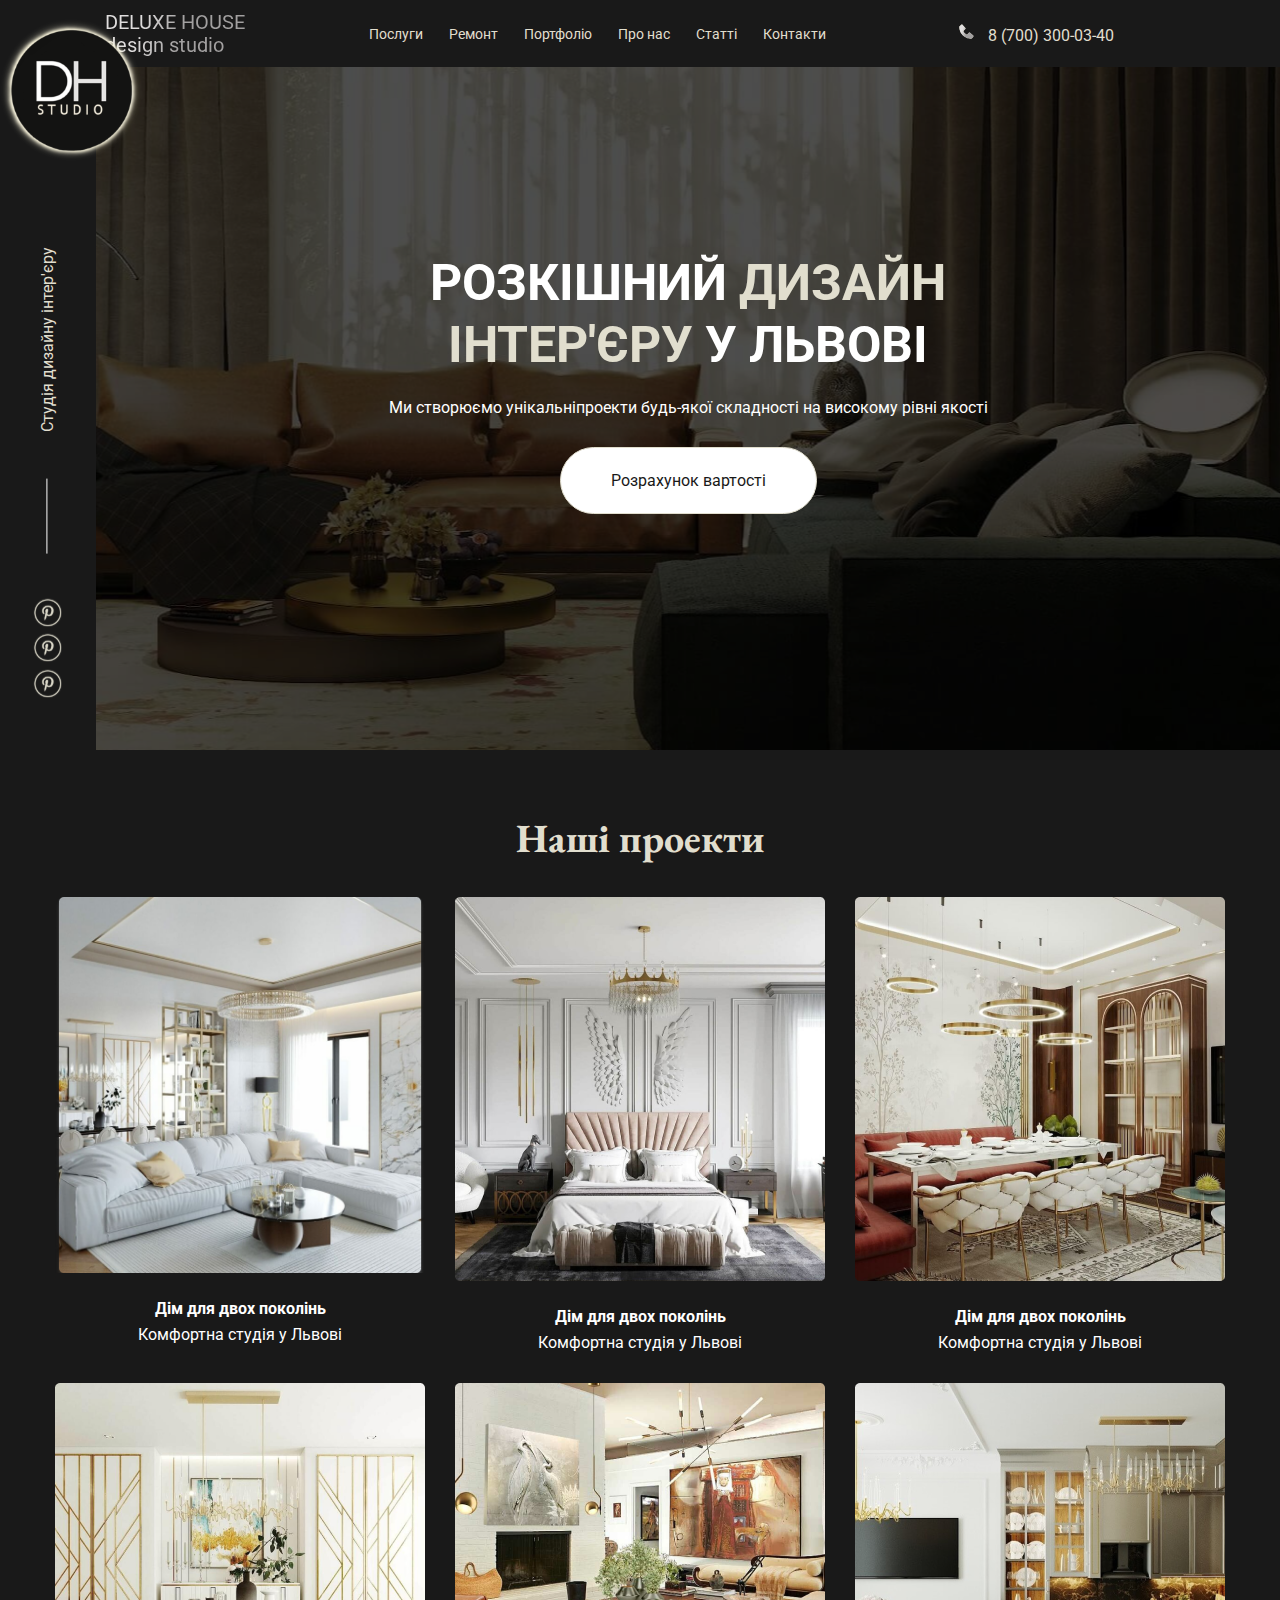
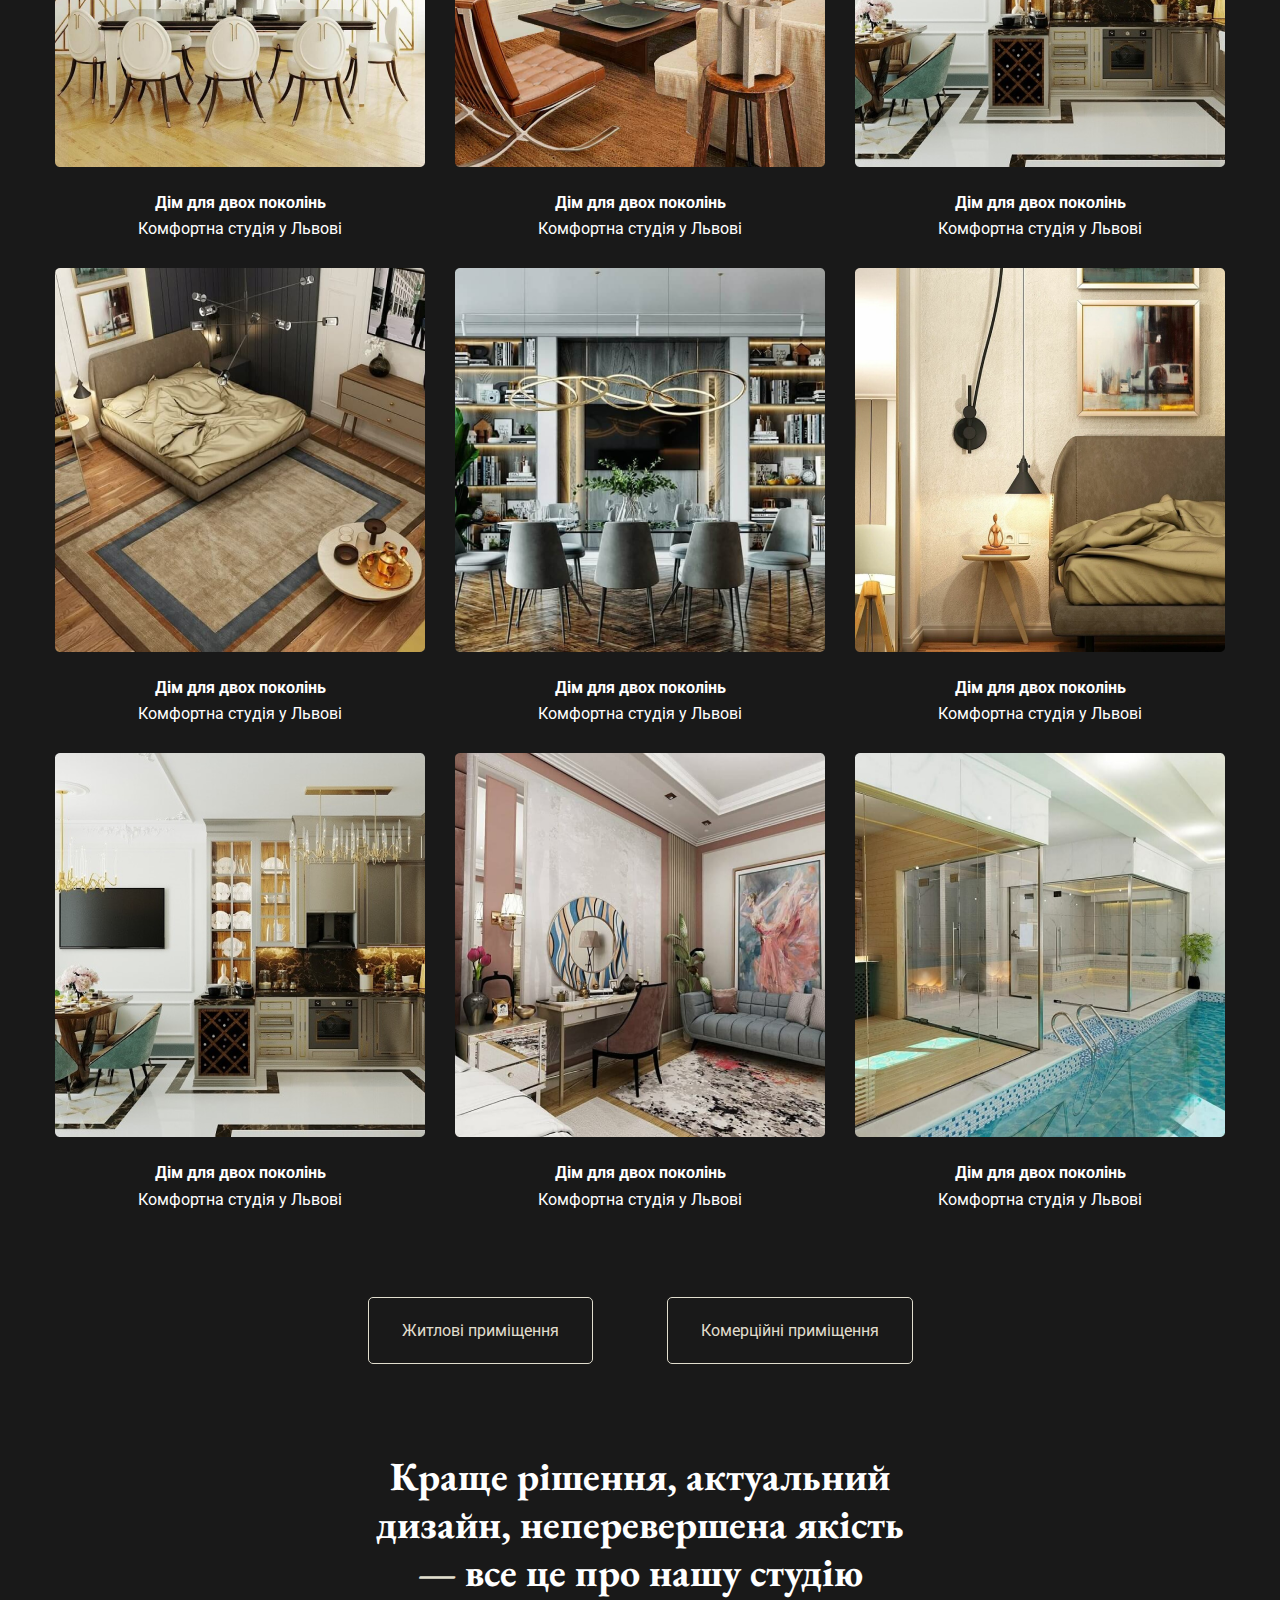
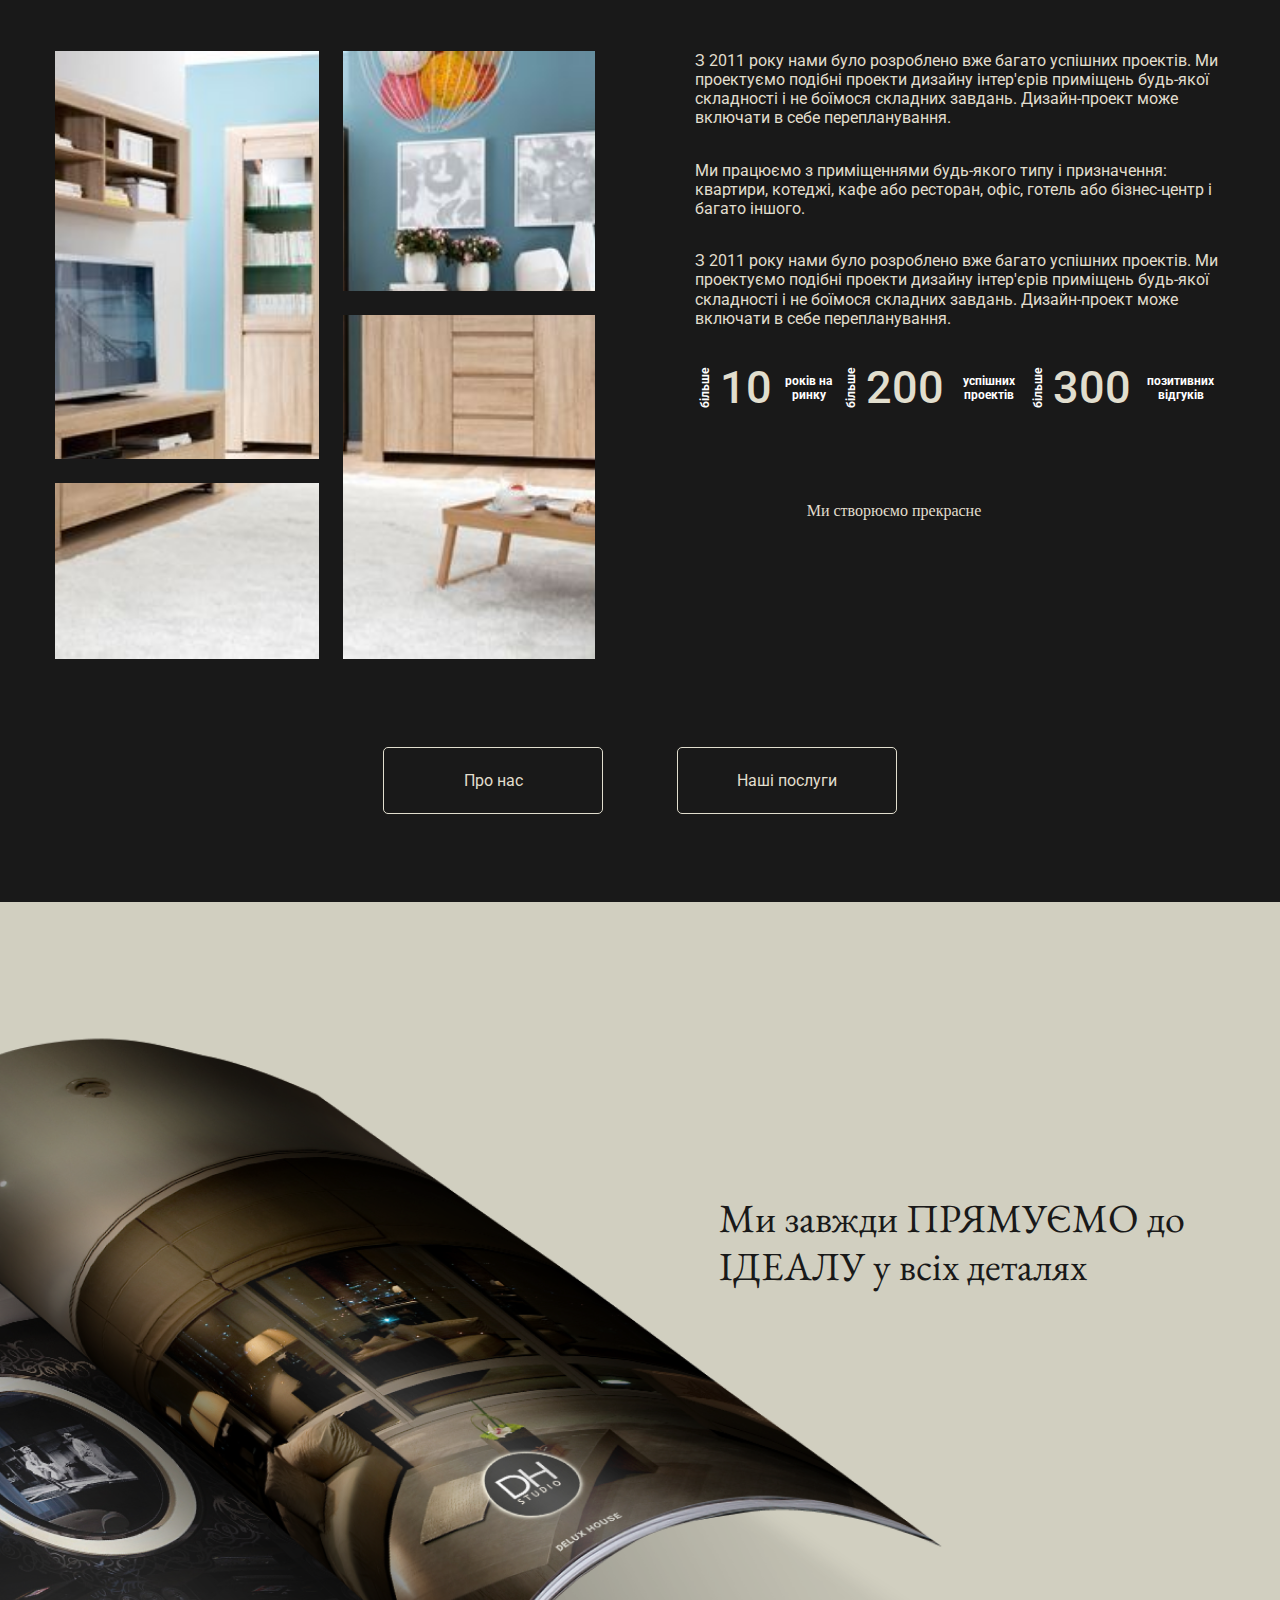
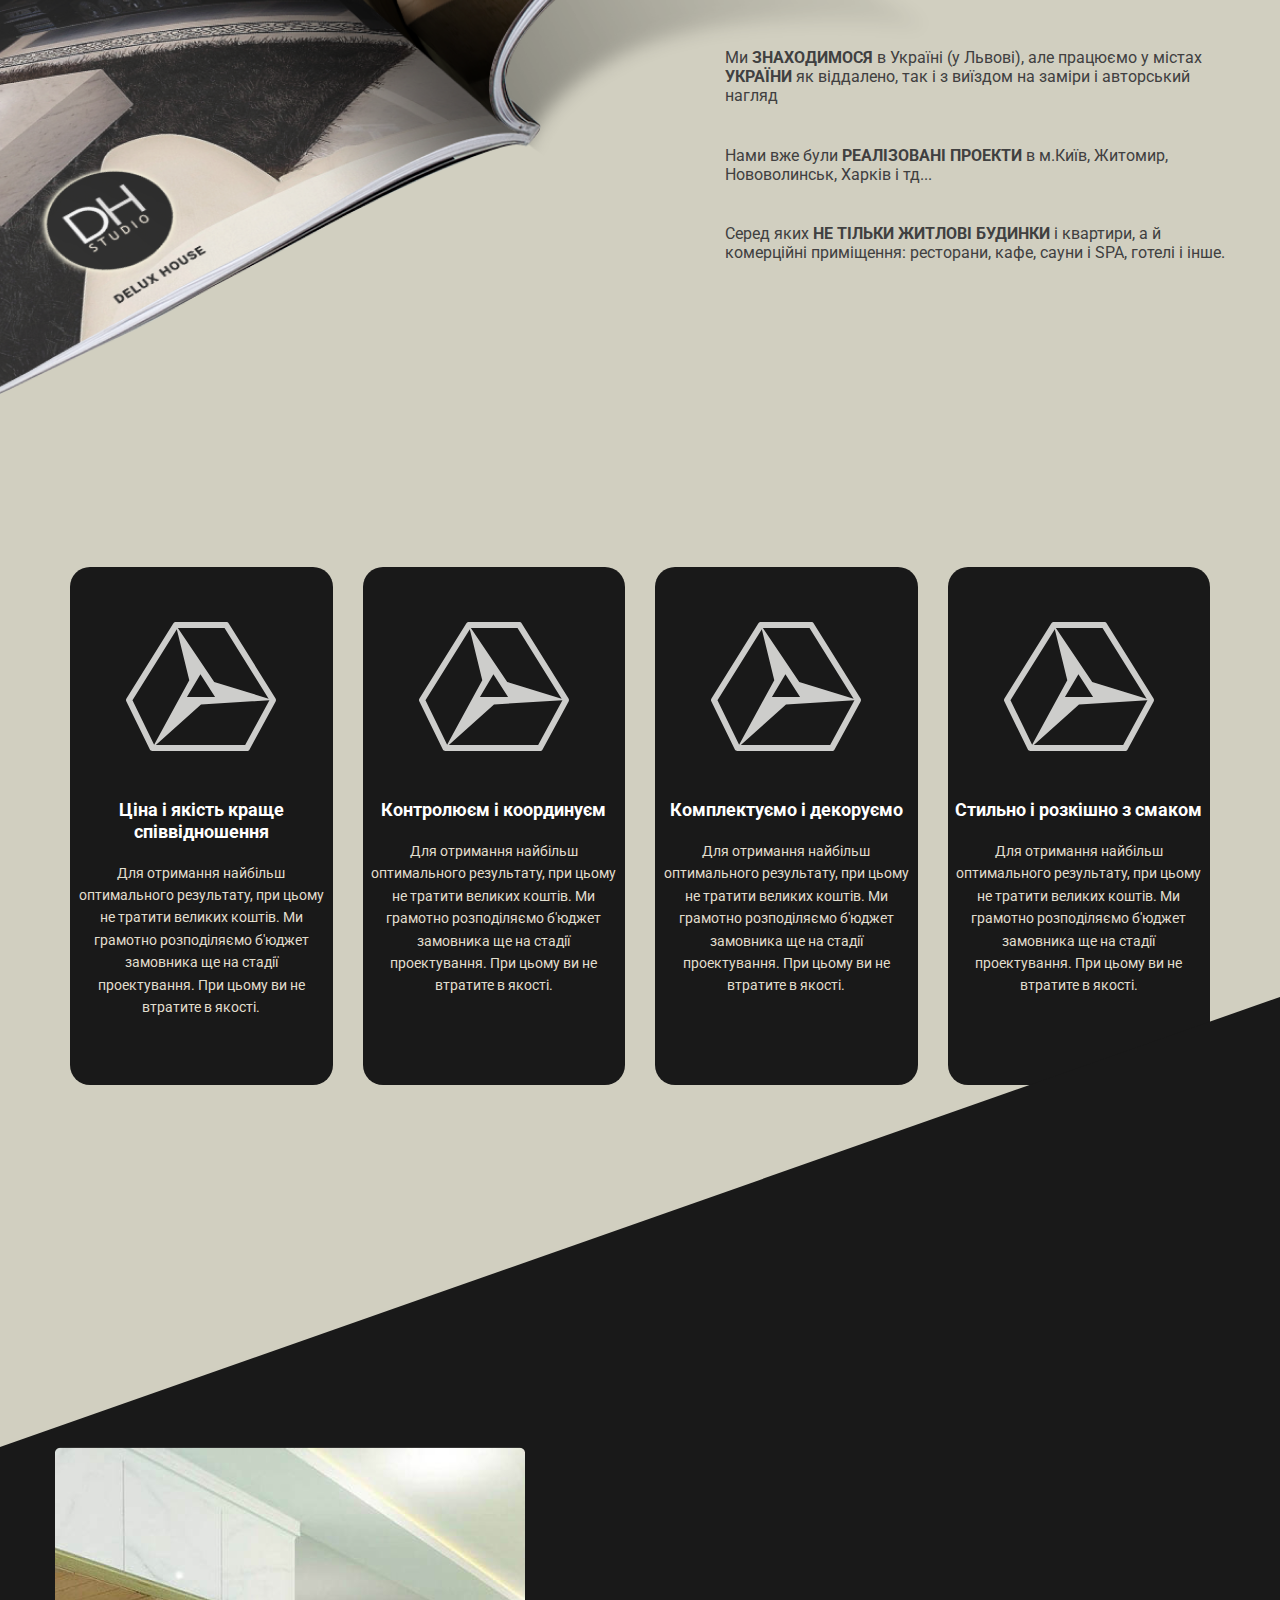
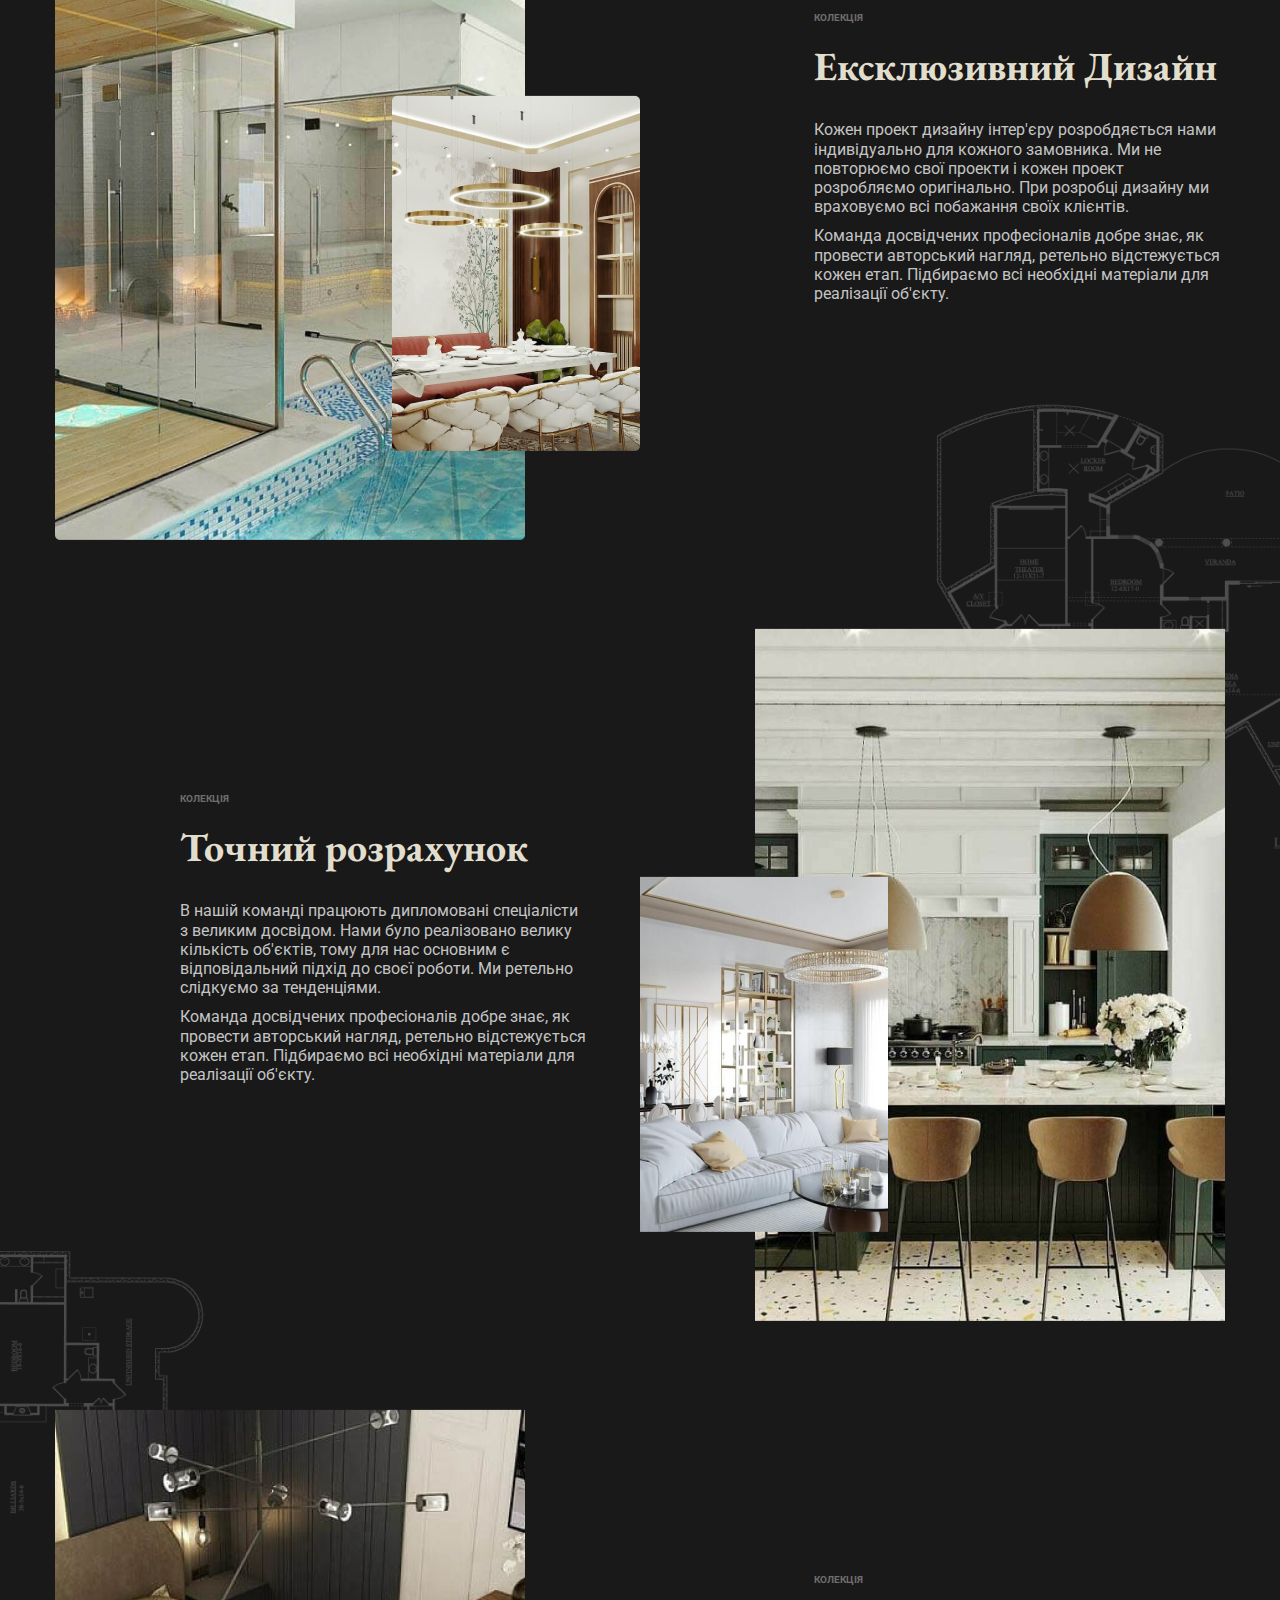
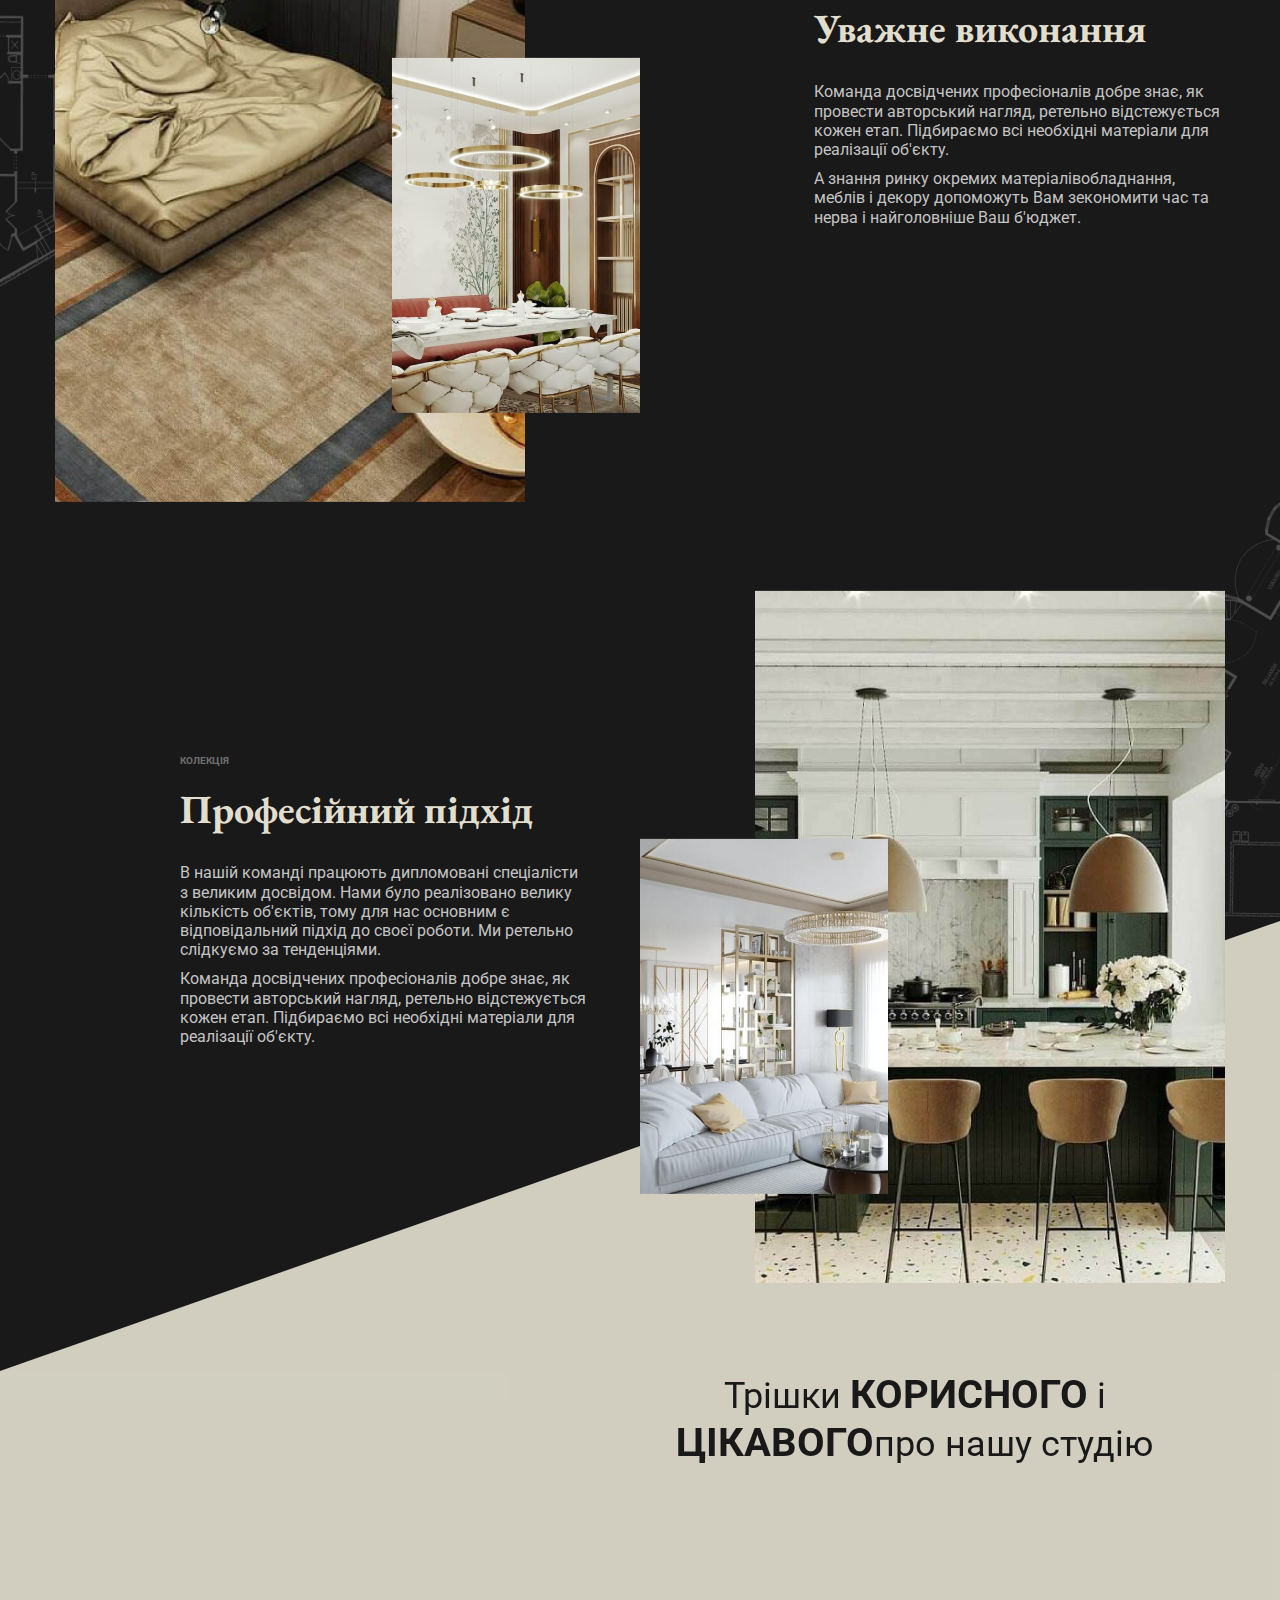
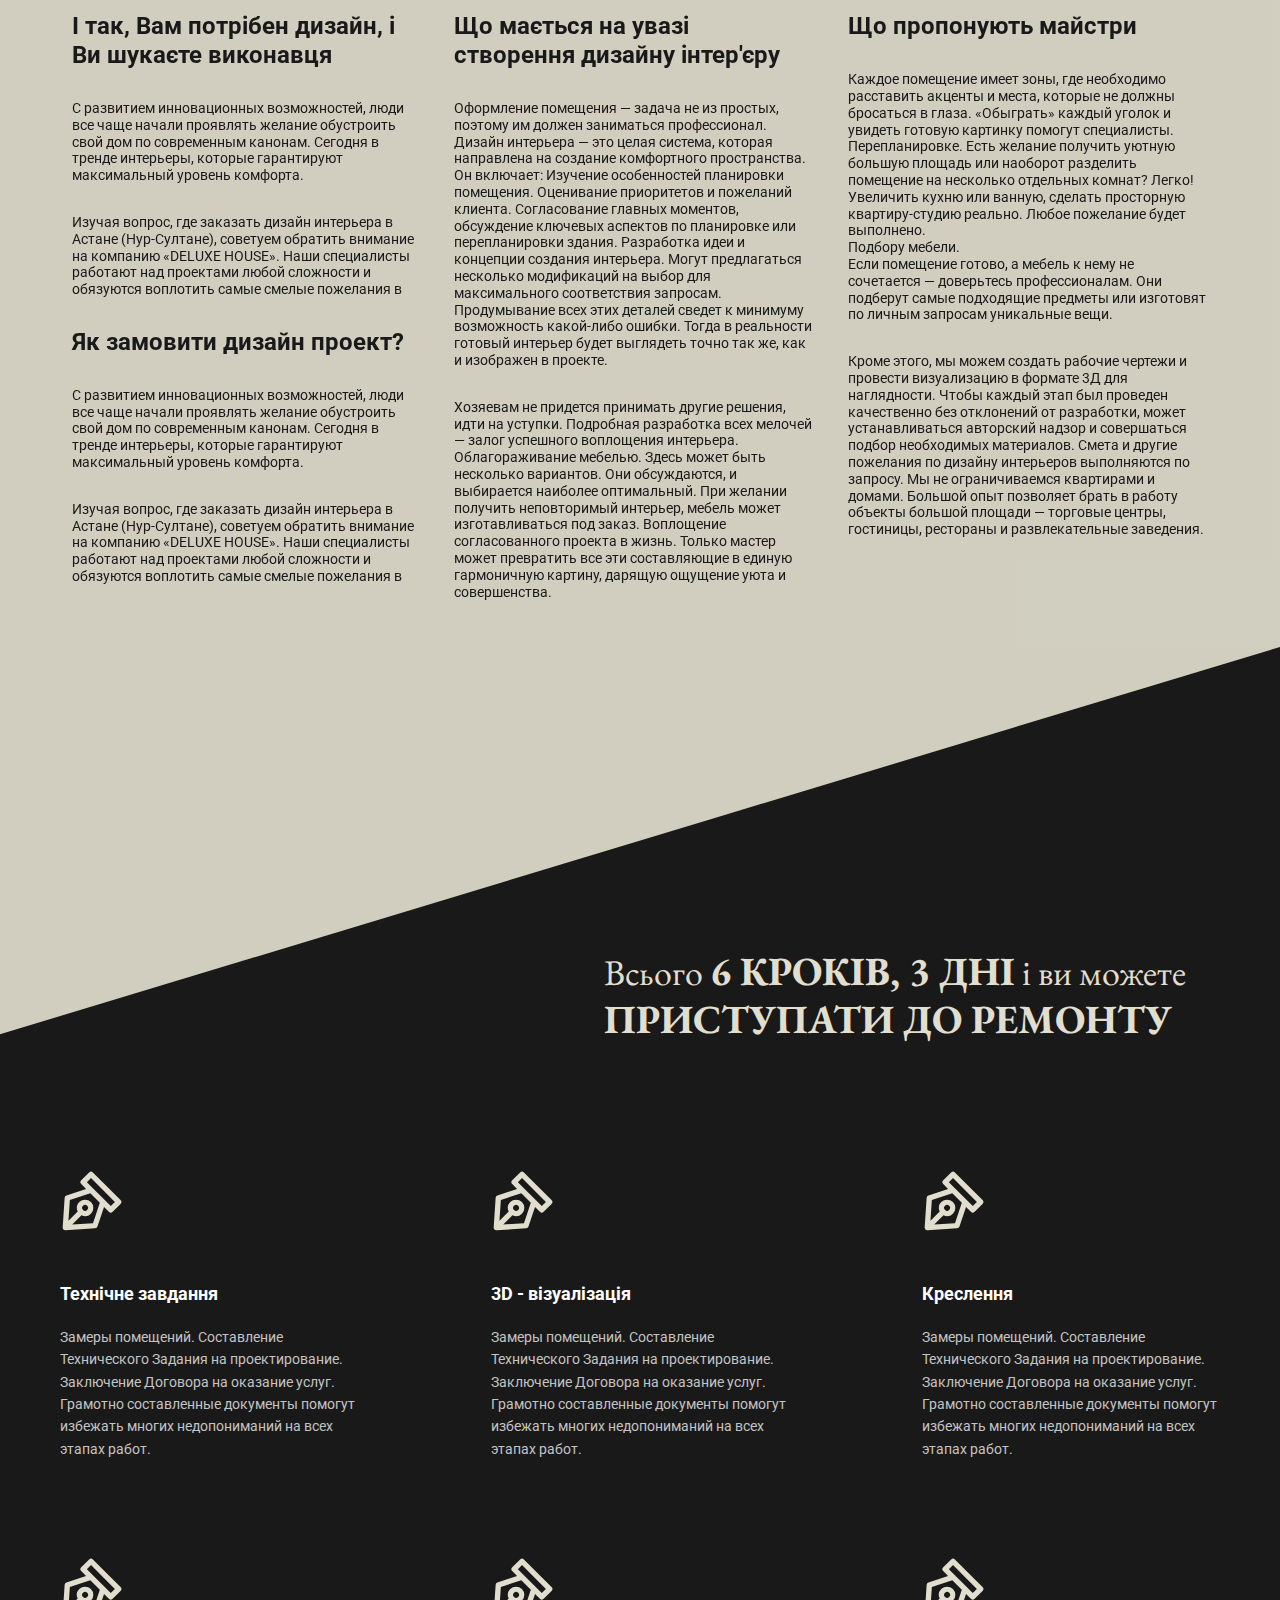
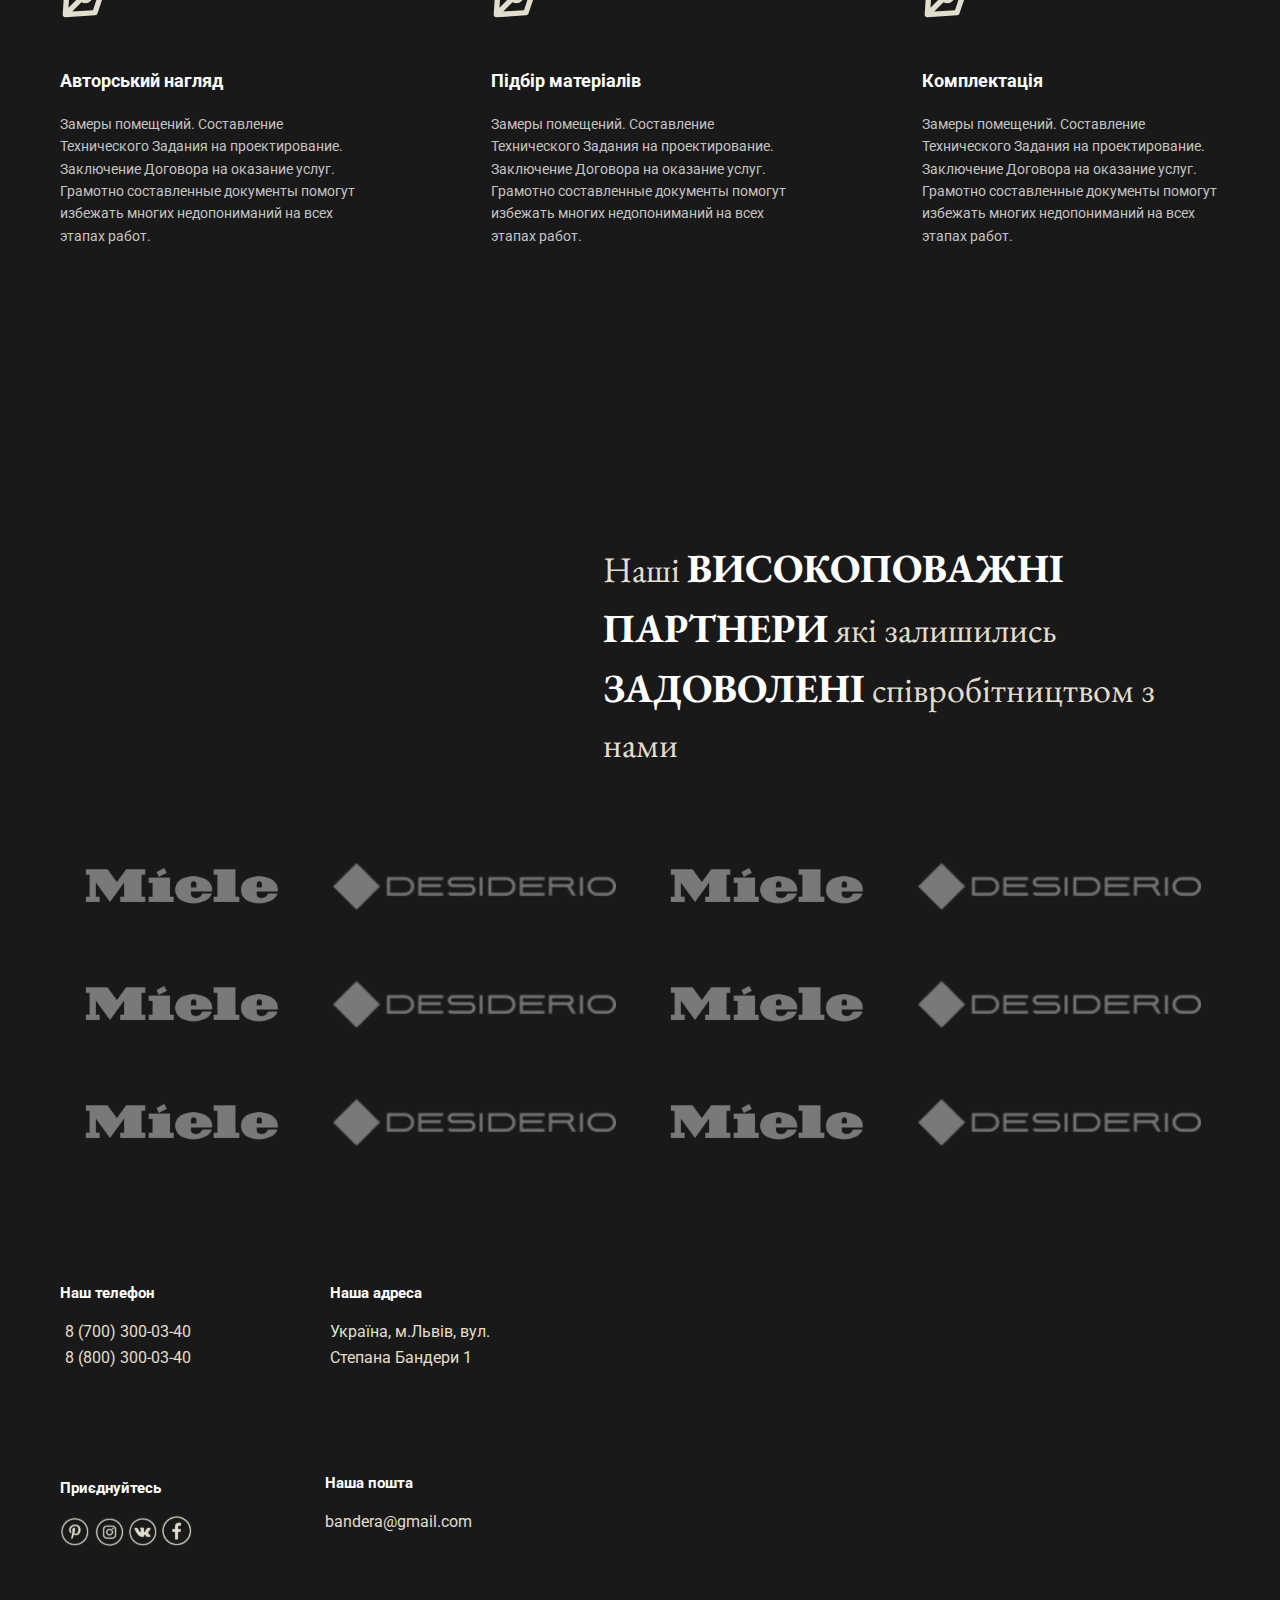
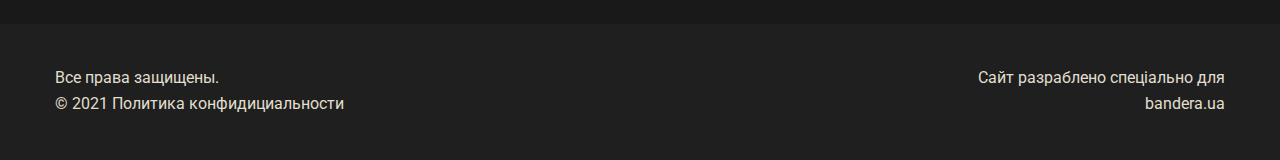
==== commit e90193ac: "correction files html" ====
--- a/index.html
+++ b/index.html
@@ -1,3 +1,4 @@
+
 <!DOCTYPE html>
 <html lang="en">
 <head>
@@ -25,7 +26,6 @@
     <svg xmlns="http://www.w3.org/2000/svg"><symbol id="detail-triengle-bigbottom" preserveAspectRatio="none" viewBox="0 0 100 100" fill="#191919"><polygon points="0,0 100,0 100,100" opacity="1"></polygon></symbol></svg>
 
     <svg id="detail-google-disc" xmlns="http://www.w3.org/2000/svg"  viewBox="0 0 50 50" width="150px" height="150px" fill="#cdcdcb" ><path d="M 16.40625 4 C 16.132813 4.058594 15.894531 4.226563 15.75 4.46875 L 0.15625 29.46875 C -0.03125 29.757813 -0.0546875 30.125 0.09375 30.4375 L 7.90625 46.4375 C 8.074219 46.785156 8.425781 47.003906 8.8125 47 L 40.3125 47 C 40.679688 46.996094 41.015625 46.792969 41.1875 46.46875 L 49.875 30.46875 C 50.042969 30.152344 50.03125 29.773438 49.84375 29.46875 L 34.25 4.46875 C 34.066406 4.175781 33.75 4 33.40625 4 L 16.59375 4 C 16.5625 4 16.53125 4 16.5 4 C 16.46875 4 16.4375 4 16.40625 4 Z M 17.28125 6 L 32.84375 6 L 47.53125 29.5625 L 29.40625 24 Z M 16.9375 6.375 L 21.09375 23.40625 L 9.375 44.9375 L 2.15625 30.0625 Z M 24.8125 21.40625 L 29.6875 29 L 20.3125 29 Z M 47.8125 30.0625 L 39.71875 45 L 9.9375 45 L 25 31.5 Z"/></svg>
-
   </div>
 
 
@@ -798,9 +798,9 @@
                   <pattern id="ss" patternContentUnits="objectBoundingBox" width="1" height="1">
                     <use xlink:href="#image0_222_46600" transform="scale(0.00980392)"/>
                   </pattern>
-                  <image id="image0_222_466" width="102" height="102" xlink:href="[data-uri]"/>
+                  <image id="image0_222_46600" width="102" height="102" xlink:href="[data-uri]"/>
                 </defs>
-              </svg>
+              </svg> 
             </a>
             <a class="footer__inner-icon" href="">
               <svg width="30" height="31" viewBox="0 0 30 31" fill="none" xmlns="http://www.w3.org/2000/svg" xmlns:xlink="http://www.w3.org/1999/xlink">
@@ -818,7 +818,7 @@
                   <pattern id="ffff" patternContentUnits="objectBoundingBox" width="1" height="1">
                     <use xlink:href="#image0_222_4680" transform="scale(0.00980392)"/>
                   </pattern>
-                  <image id="image0_222_468" width="102" height="102" xlink:href="[data-uri]"/>
+                  <image id="image0_222_4680" width="102" height="102" xlink:href="[data-uri]"/>
                 </defs>
               </svg>
             </a>
@@ -838,7 +838,7 @@
                   <pattern id="ooo" patternContentUnits="objectBoundingBox" width="1" height="1">
                     <use xlink:href="#image0_222_4709" transform="scale(0.00980392)"/>
                   </pattern>
-                  <image id="image0_222_470" width="102" height="102" xlink:href="[data-uri]"/>
+                  <image id="image0_222_4709" width="102" height="102" xlink:href="[data-uri]"/>
                 </defs>
               </svg>
             </a>
@@ -858,7 +858,7 @@
                   <pattern id="poi" patternContentUnits="objectBoundingBox" width="1" height="1">
                     <use xlink:href="#image0_222_4772" transform="translate(-0.0333333) scale(0.0104575 0.00980392)"/>
                   </pattern>
-                  <image id="image0_222_472" width="102" height="102" xlink:href="[data-uri]"/>
+                  <image id="image0_222_4772" width="102" height="102" xlink:href="[data-uri]"/>
                 </defs>
               </svg>
             </a>
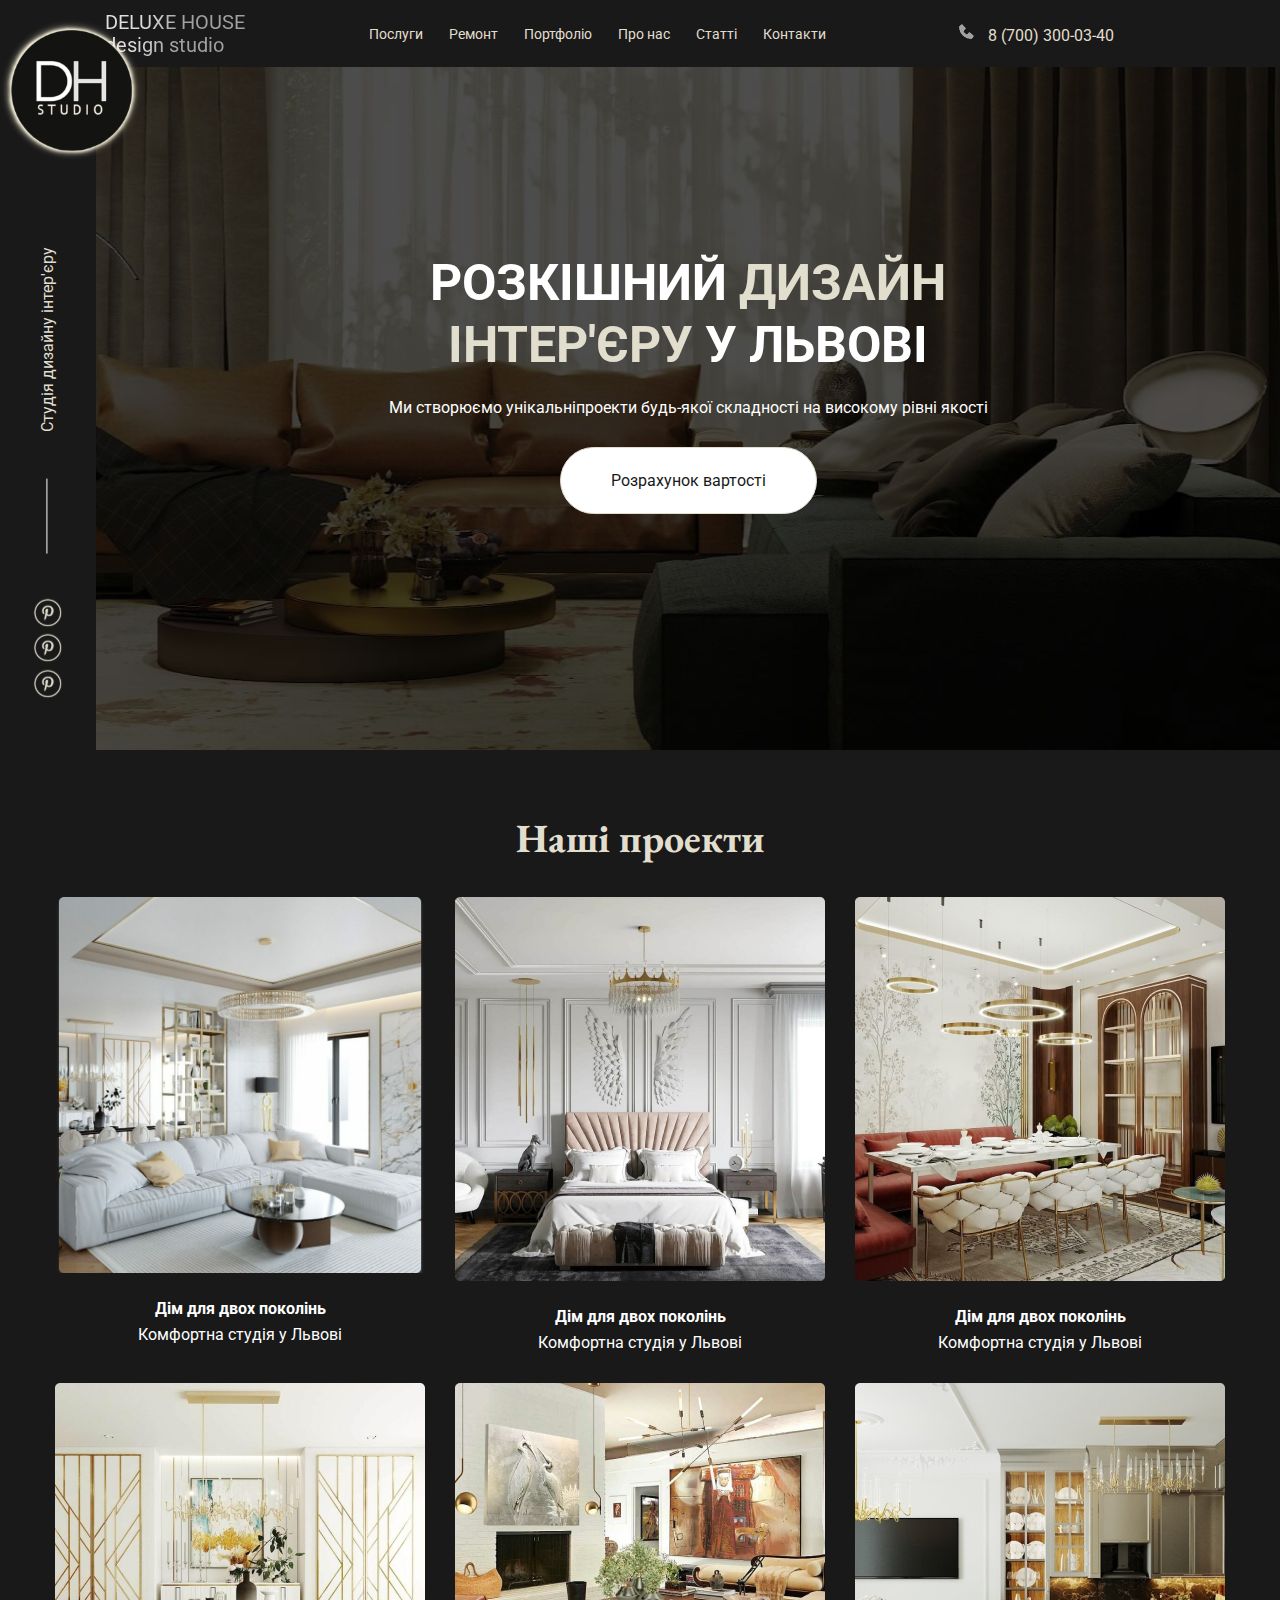
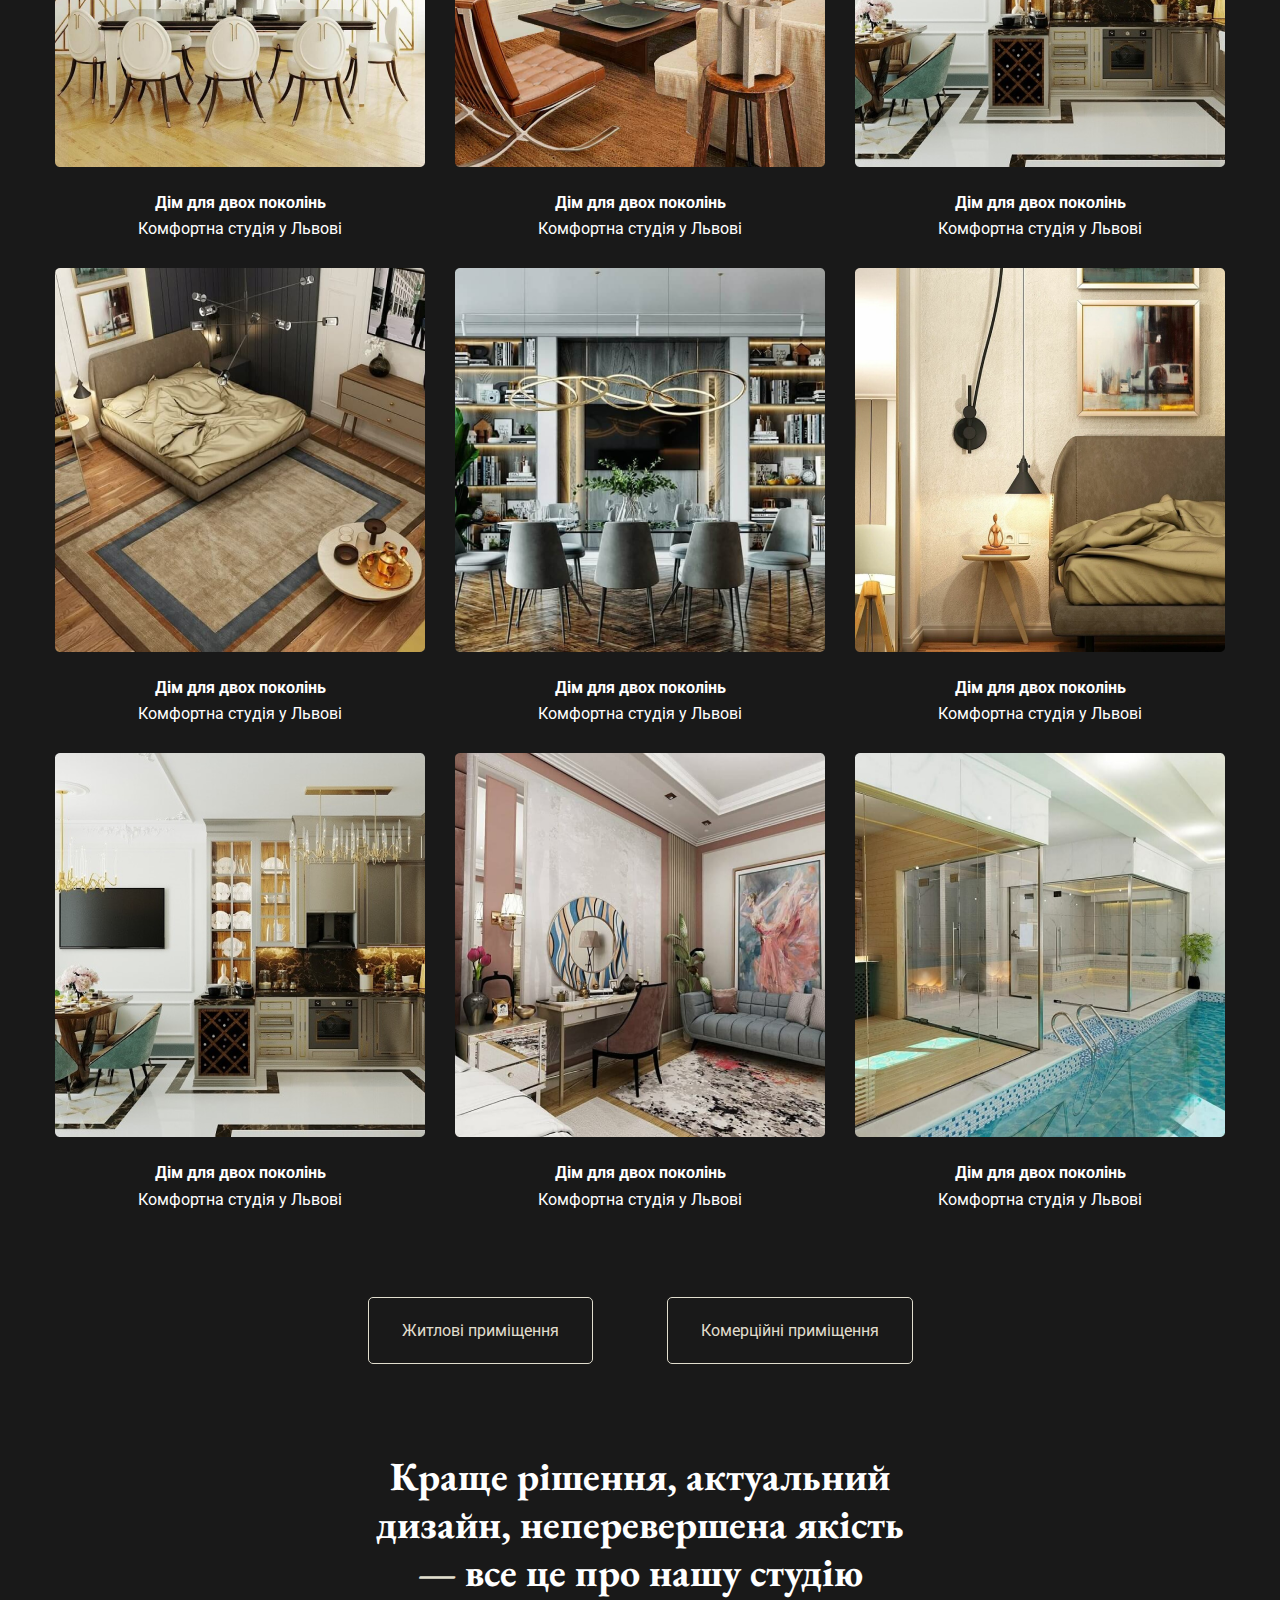
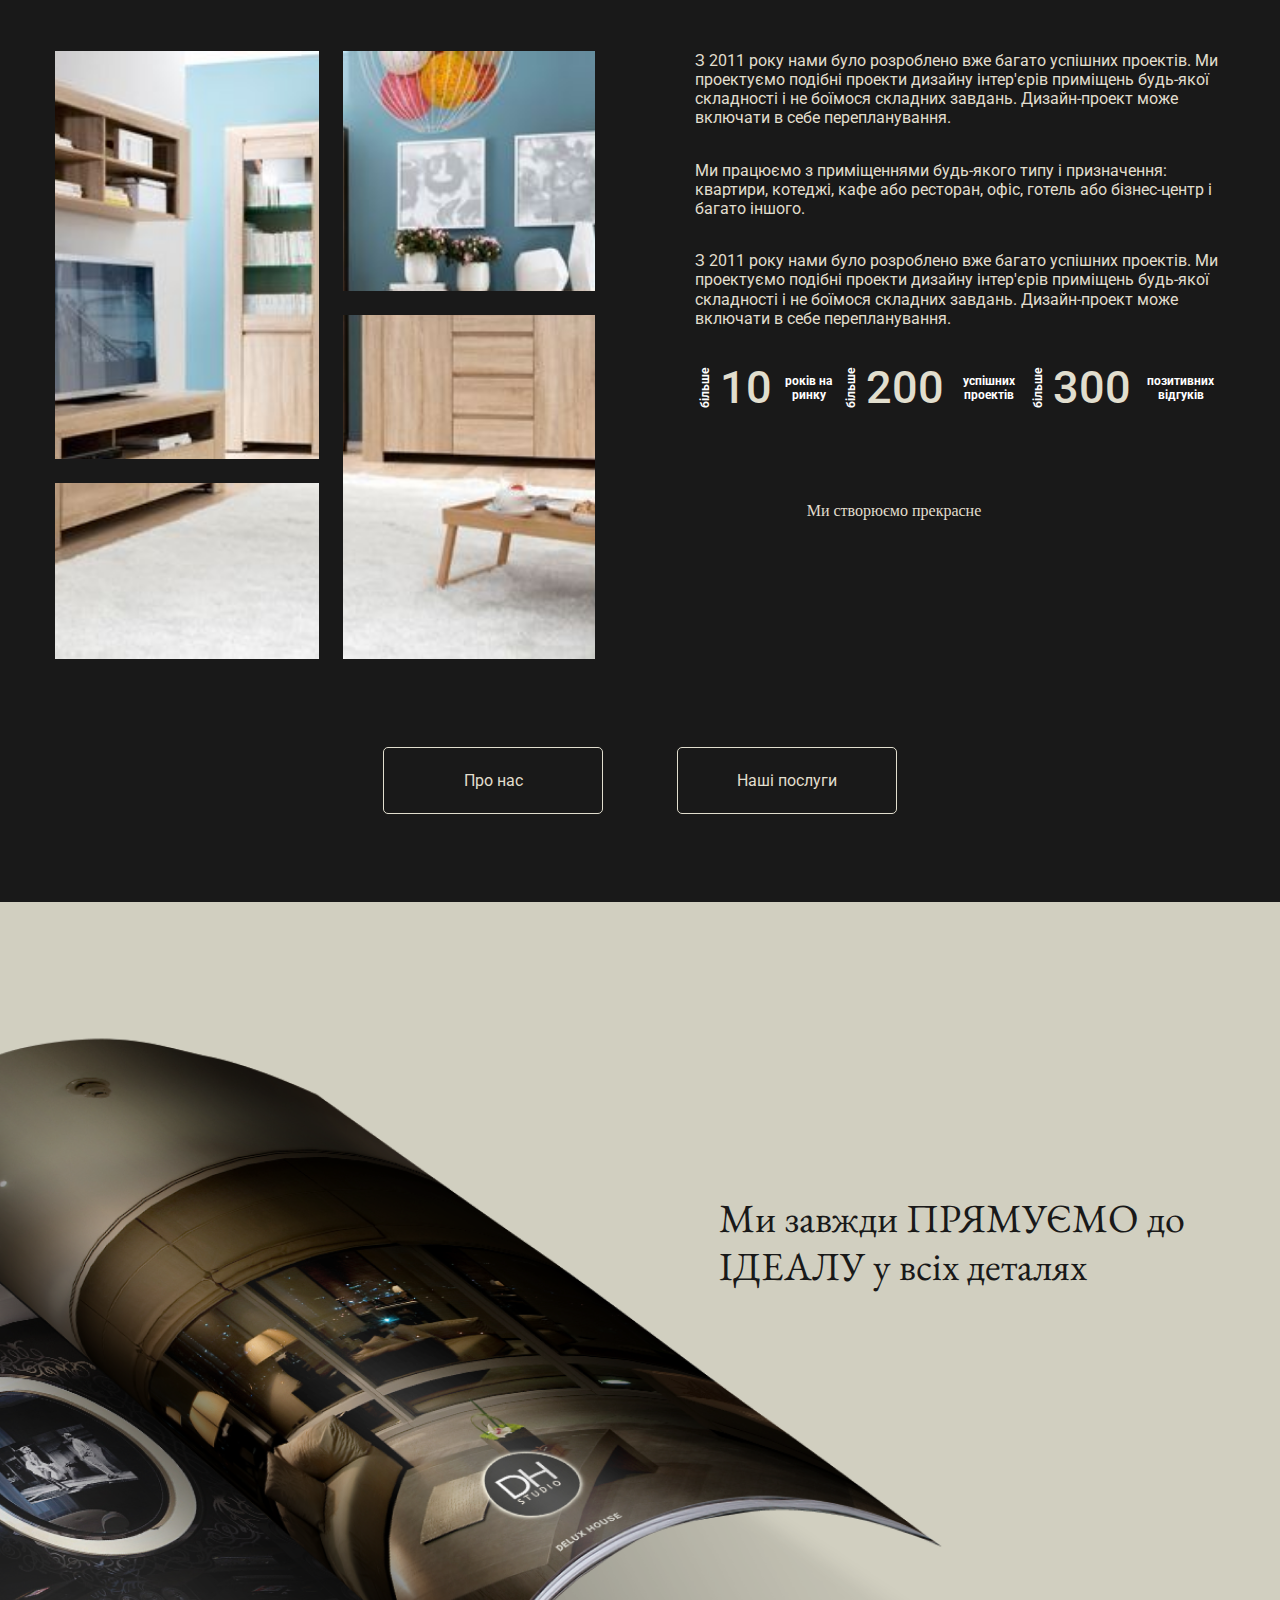
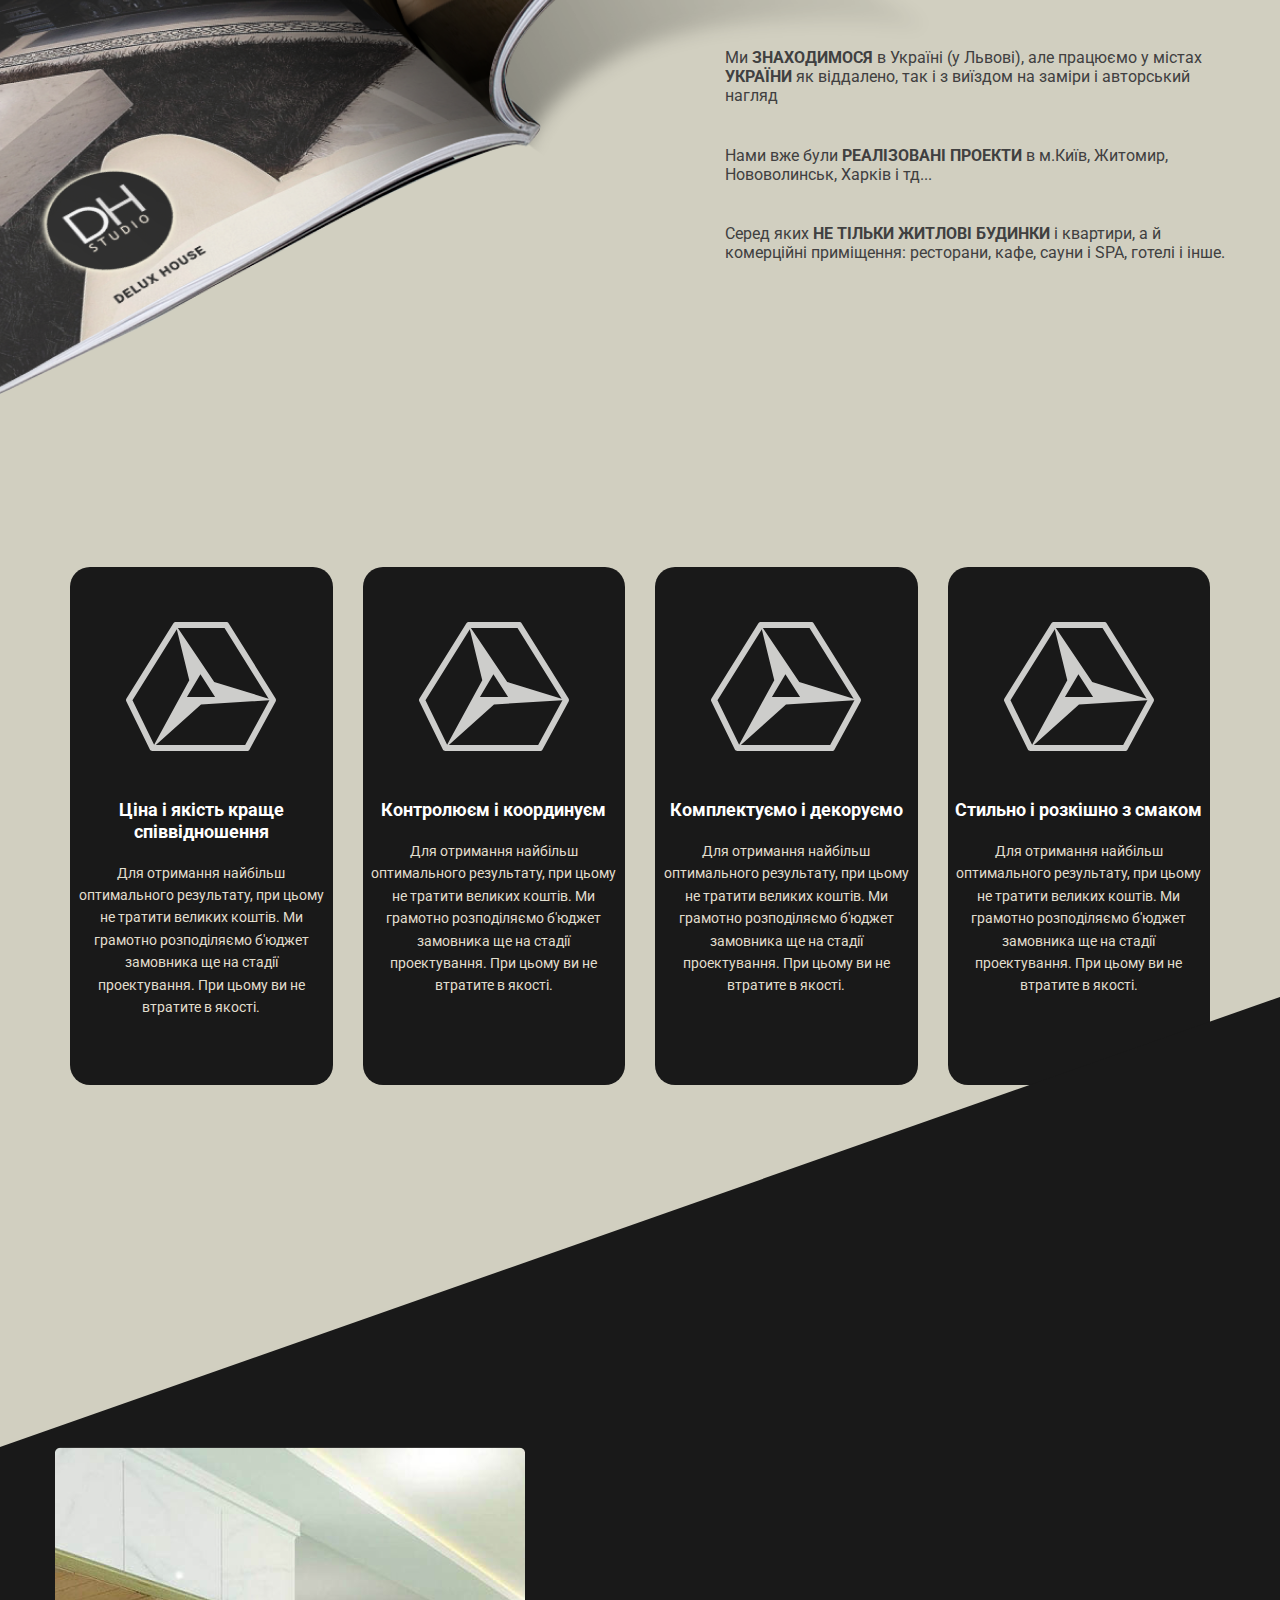
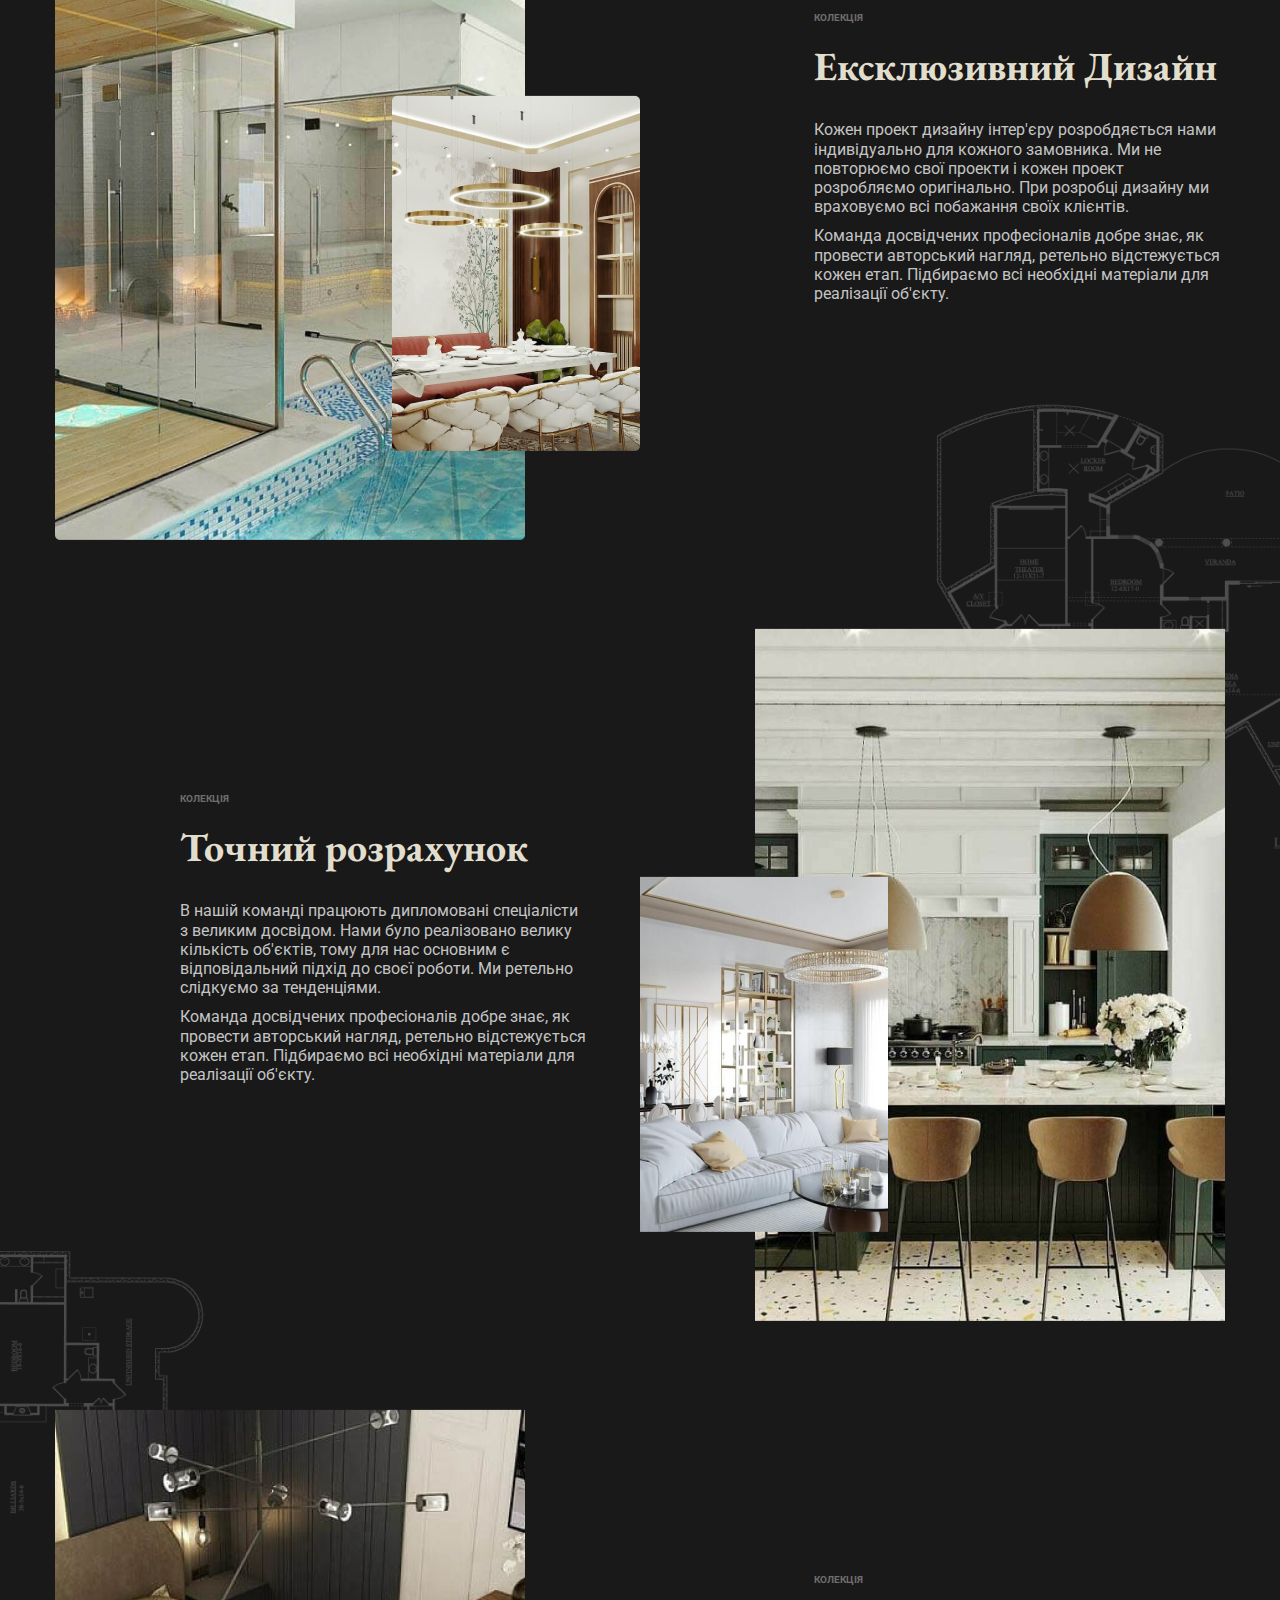
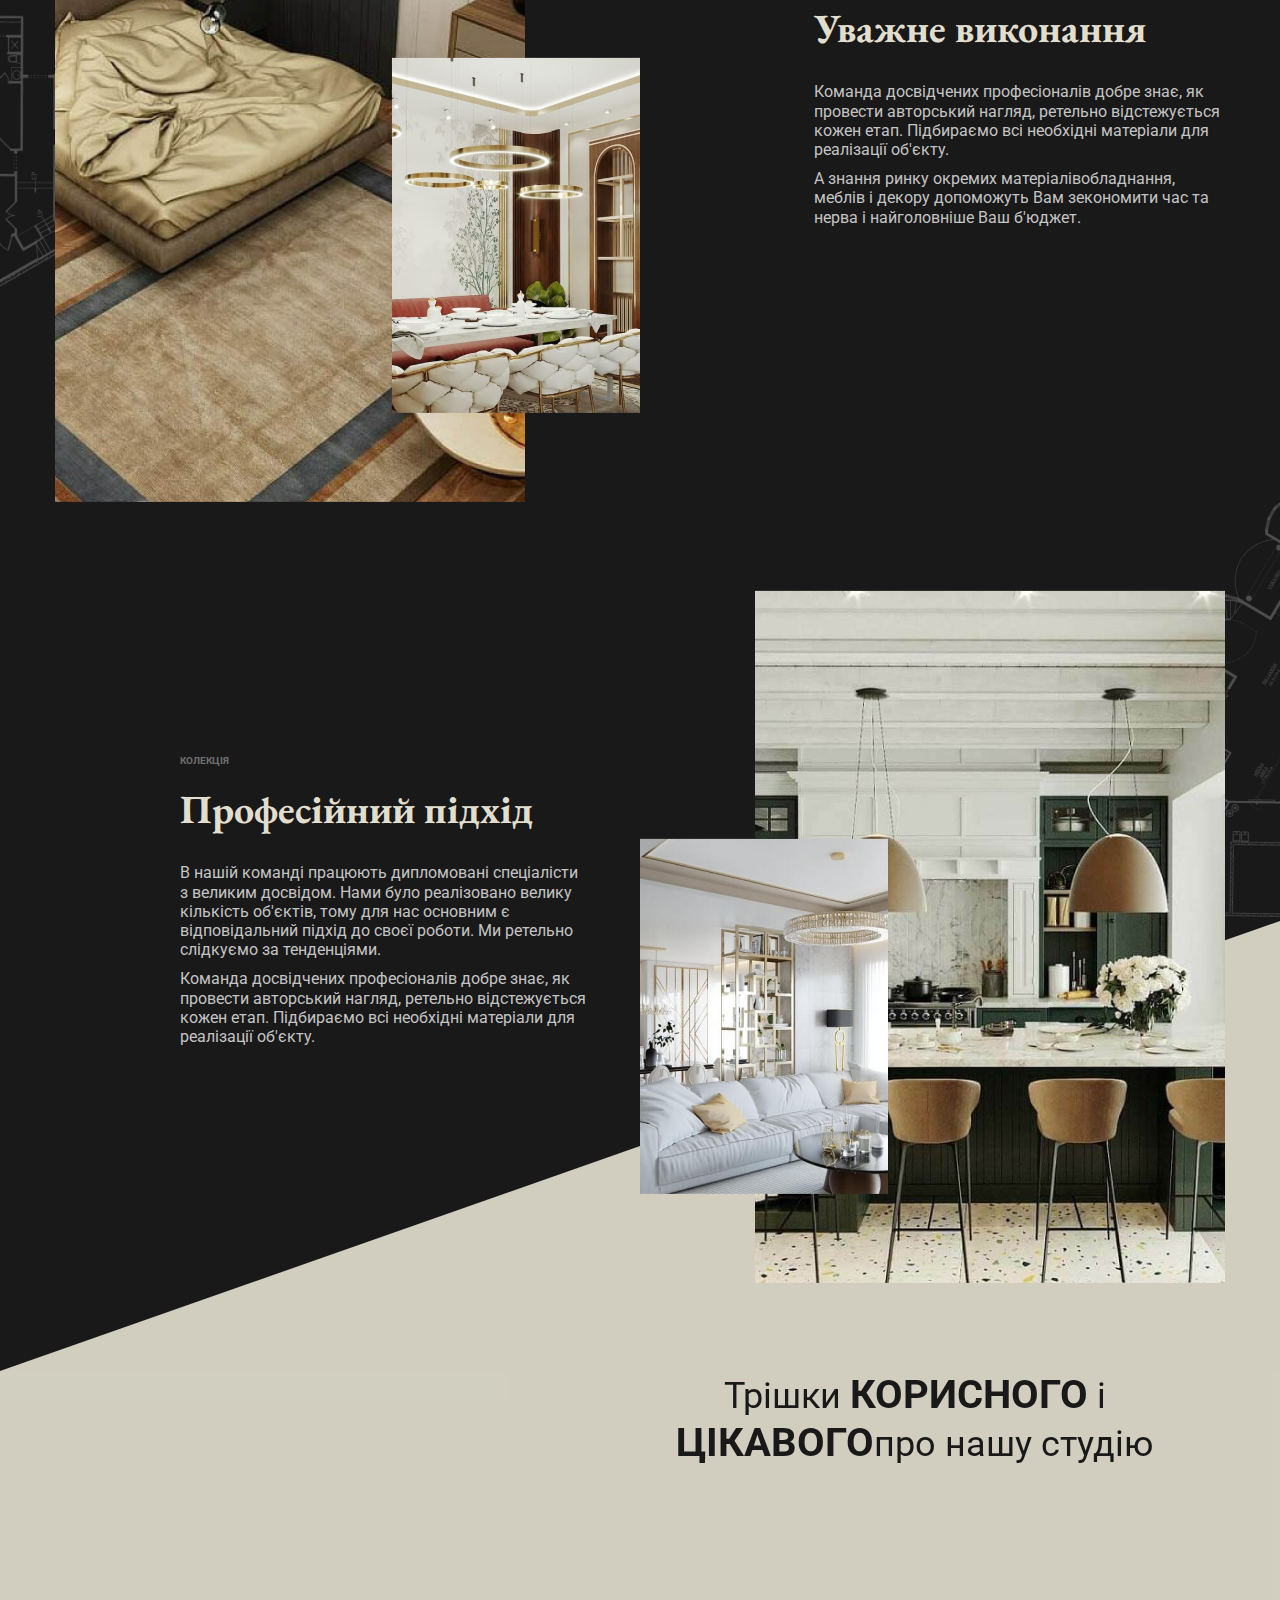
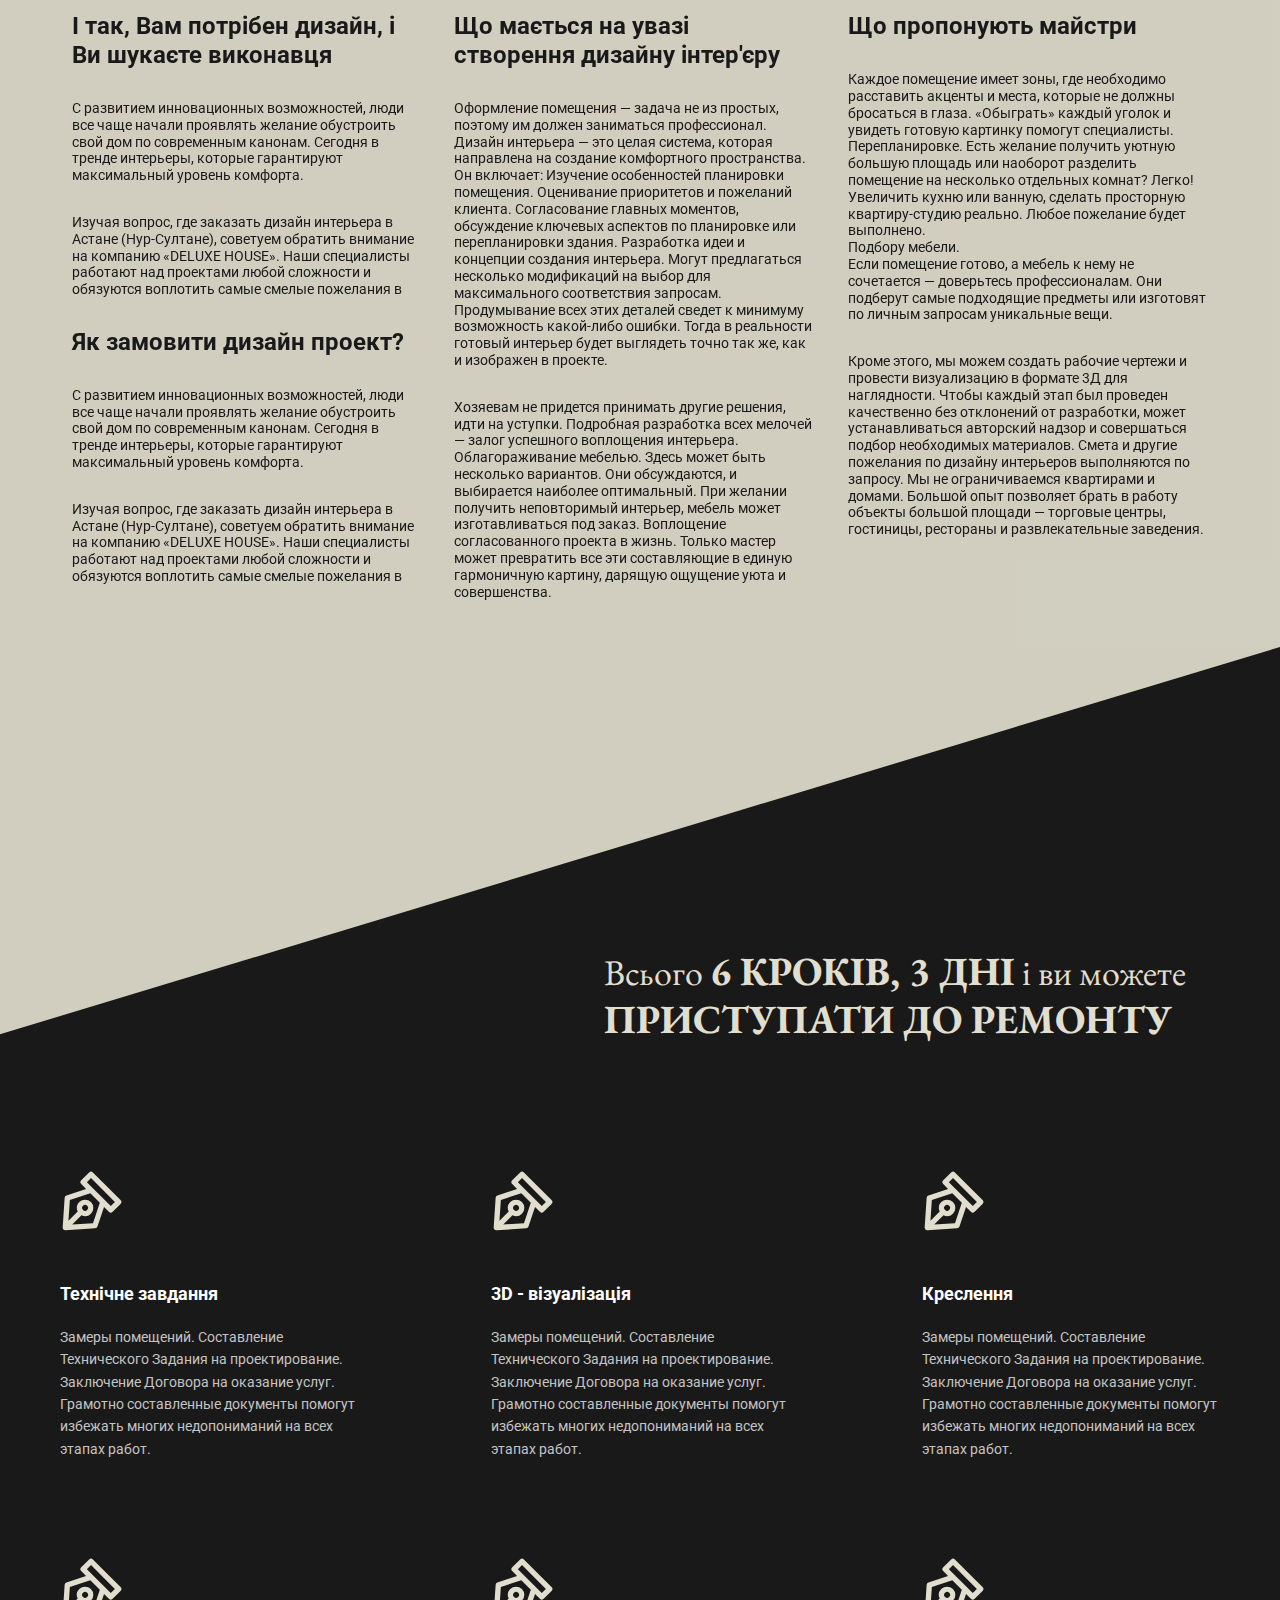
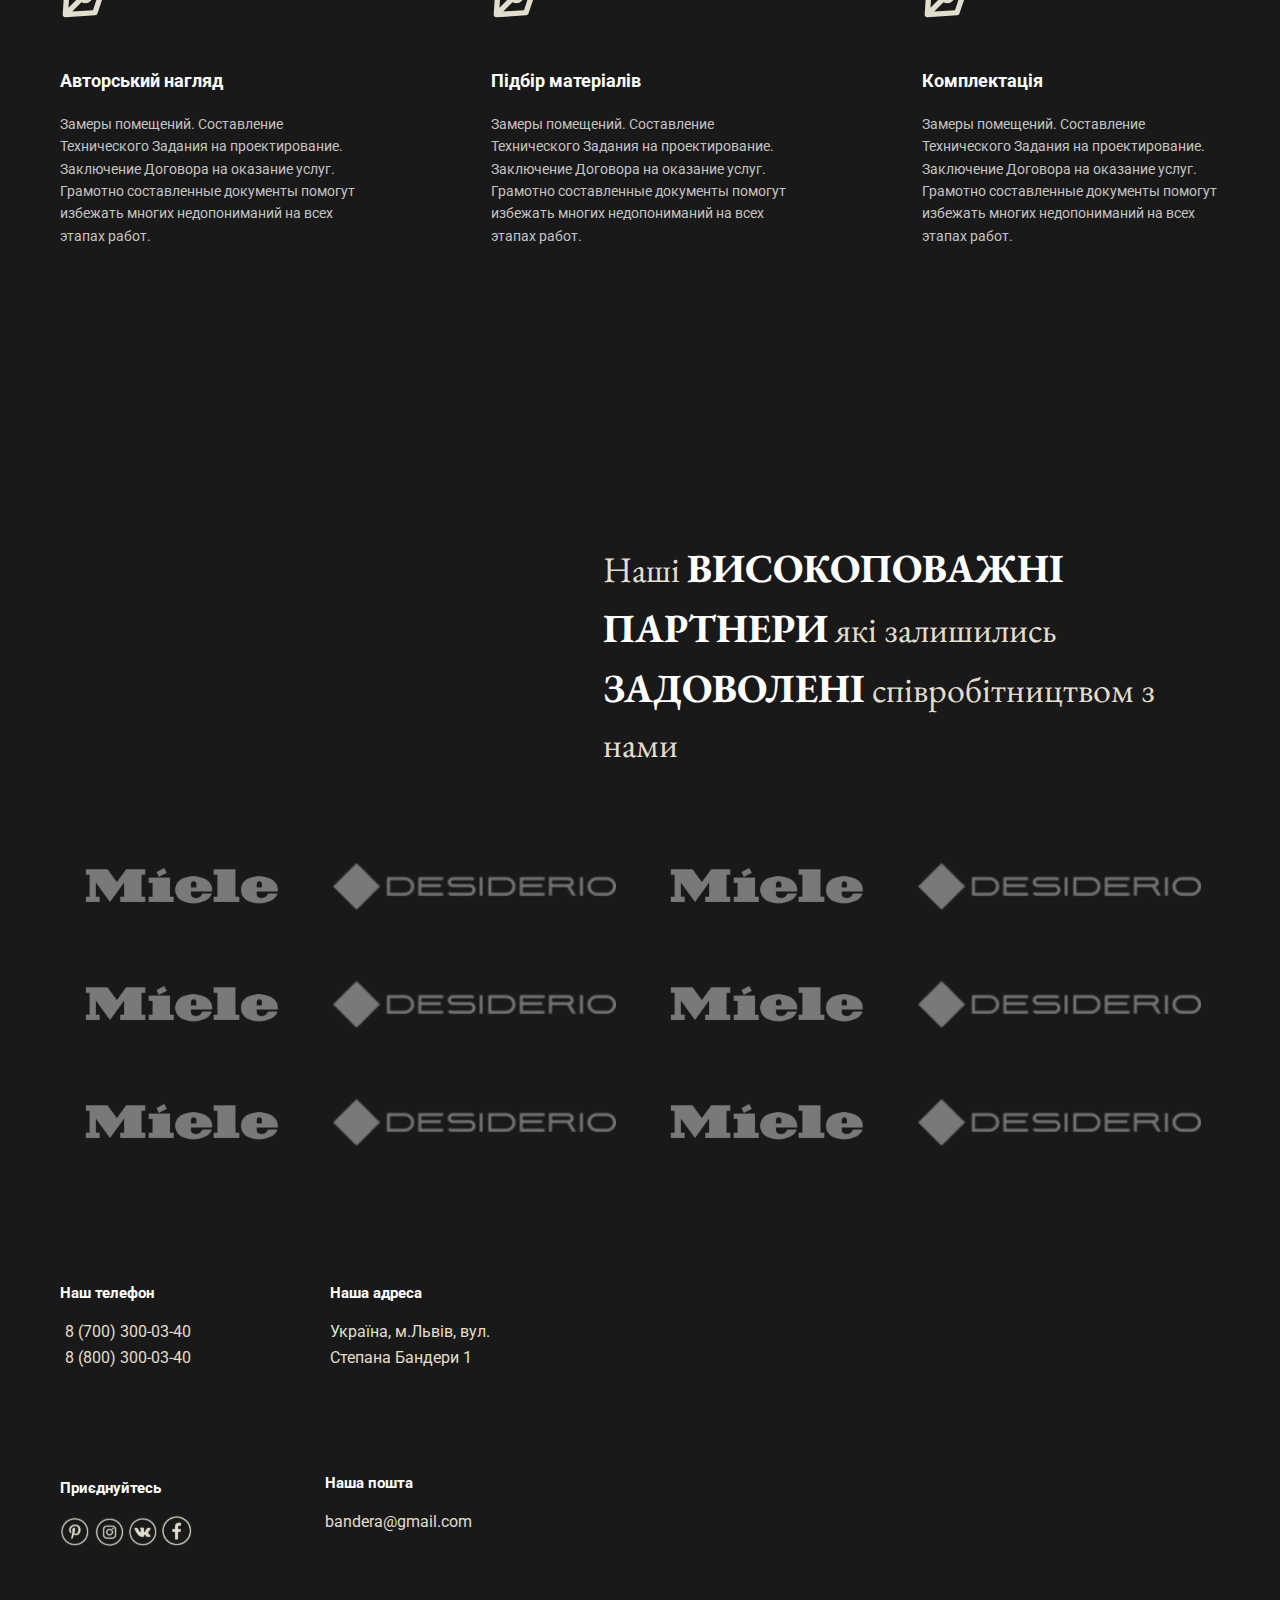
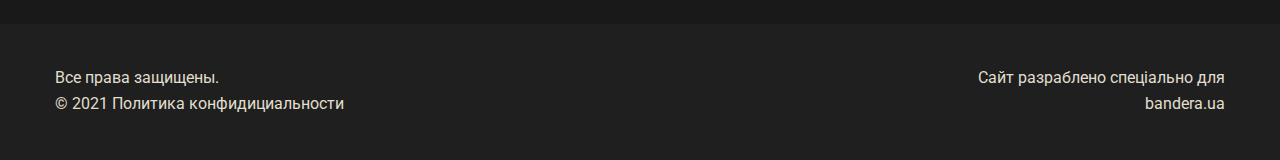
==== commit fc801951: "d" ====
--- a/index.html
+++ b/index.html
@@ -21,7 +21,7 @@
     <svg xmlns="http://www.w3.org/2000/svg"><symbol id="detail-triengle--bottom-2" preserveAspectRatio="none" viewBox="0 0 100 100" fill="currentColor"><polygon points="100,100 100,0 0,100" opacity="1"></polygon></symbol></svg>
 
     <svg id="steps-icon" fill="#E1DECE" width="64px" height="64px" viewBox="0 0 24 24" xmlns="http://www.w3.org/2000/svg"><path d="M12.336,1.293a1,1,0,0,0-1.414,0L7.959,4.256a1,1,0,0,0,0,1.414L9.778,7.489,2.423,9.94a1,1,0,0,0-.681.882L1,21.934a1.151,1.151,0,0,0,.291.773A1.006,1.006,0,0,0,2.065,23l11.112-.741a1,1,0,0,0,.883-.681l2.451-7.354,1.819,1.819a1,1,0,0,0,1.414,0l2.963-2.964a1,1,0,0,0,0-1.414Zm.038,19.013-7.786.519,3.464-3.464a3.057,3.057,0,0,0,3.543-.58,3.1,3.1,0,0,0,0-4.377,3.17,3.17,0,0,0-4.378,0,3.09,3.09,0,0,0-.58,3.543L3.174,19.411l.519-7.786L11.359,9.07l3.571,3.571ZM8.633,15.367a1.1,1.1,0,1,1,1.548,0A1.095,1.095,0,0,1,8.633,15.367Zm10.4-1.447-2.255-2.255v0L12.336,7.219l0,0L10.08,4.963l1.549-1.549,8.957,8.956Z"/></svg>
-    <svg id="partners-1" fill="#797979" xmlns="http://www.w3.org/2000/svg" width="250px" height="100" viewBox="0 50 152.756 102.756"><g fill-rule="red" clip-rule="evenodd"><path fill="#191919" d="M0 0h192.756v192.756H0V0z"/><path d="M82.007 83.751c-2.605 1.303-5.21 2.541-7.816 3.811l-2.15-4.364 7.816-3.843a92.287 92.287 0 0 1 2.15 4.396zM34.132 93.099v.032l7.947-12.44h19.573v4.787h-3.68l-.033 21.885 3.713.033v4.852H37.356v-4.852h3.876l.033-14.59-.033-.033L28.27 113.16h-.032L12.996 93.262l-.065-.033-.033 14.134 4.202.033v4.852H2.834v-4.852h4.202l.033-21.885-4.235-.033v-4.787h21.691l9.607 12.408zM148.51 107.363l4.039.033v4.852h-24.621v-4.852h4.07l.033-21.885-4.103-.033v-4.787h20.582v26.672zM124.996 94.076c1.662 2.28 1.986 5.309 1.662 8.305h-20.42c-.326 2.377.748 4.592 2.801 5.797 1.529.945 3.939.717 5.373-.357a5.961 5.961 0 0 0 2.051-3.258h9.51c-1.562 3.615-5.242 6.773-8.955 7.719-6.318 1.791-14.33 1.498-19.996-1.434-4.299-2.084-6.873-6.514-6.449-11.332.065-4.365 3.713-8.241 7.621-9.674 6.773-2.638 16.252-2.866 22.699.652 1.498.846 3.062 2.051 4.103 3.582zM187.168 92.936c2.41 2.508 3.094 5.927 2.605 9.445h-20.387c-.326 2.312.619 4.396 2.572 5.666 1.531.979 3.908.979 5.406-.129a5.675 5.675 0 0 0 2.182-3.322l9.576-.033c-1.596 3.551-5.211 6.709-8.891 7.686-6.385 1.824-14.592 1.596-20.322-1.498-4.43-2.279-6.84-6.936-6.156-11.951.326-4.332 4.461-8.077 8.402-9.282 7.393-2.443 17.457-2.573 23.807 2.247l1.206 1.171zM85.524 107.363l4.169.033v4.852H64.876v-4.852h3.876l.033-13.971-3.909-.033V88.54h20.648v18.823z"/><path d="M174.305 92.708c.943 1.146.553 2.286.553 5.114h-5.504l.033-4.007c.131-.782.781-1.563 1.562-1.856 1.141-.423 2.541-.195 3.356.749zM111.188 92.708c.945 1.146.555 2.286.555 5.114h-5.504l.031-4.007c.131-.782.781-1.563 1.564-1.856 1.139-.423 2.539-.195 3.354.749z" fill="#191919"/></g></svg>
+    <svg id="partners-1" fill="#797979" xmlns="http://www.w3.org/2000/svg" width="250px" height="100" viewBox="0 50 152.756 102.756"><path fill="#191919" d="M0 0h192.756v192.756H0V0z"/><path d="M82.007 83.751c-2.605 1.303-5.21 2.541-7.816 3.811l-2.15-4.364 7.816-3.843a92.287 92.287 0 0 1 2.15 4.396zM34.132 93.099v.032l7.947-12.44h19.573v4.787h-3.68l-.033 21.885 3.713.033v4.852H37.356v-4.852h3.876l.033-14.59-.033-.033L28.27 113.16h-.032L12.996 93.262l-.065-.033-.033 14.134 4.202.033v4.852H2.834v-4.852h4.202l.033-21.885-4.235-.033v-4.787h21.691l9.607 12.408zM148.51 107.363l4.039.033v4.852h-24.621v-4.852h4.07l.033-21.885-4.103-.033v-4.787h20.582v26.672zM124.996 94.076c1.662 2.28 1.986 5.309 1.662 8.305h-20.42c-.326 2.377.748 4.592 2.801 5.797 1.529.945 3.939.717 5.373-.357a5.961 5.961 0 0 0 2.051-3.258h9.51c-1.562 3.615-5.242 6.773-8.955 7.719-6.318 1.791-14.33 1.498-19.996-1.434-4.299-2.084-6.873-6.514-6.449-11.332.065-4.365 3.713-8.241 7.621-9.674 6.773-2.638 16.252-2.866 22.699.652 1.498.846 3.062 2.051 4.103 3.582zM187.168 92.936c2.41 2.508 3.094 5.927 2.605 9.445h-20.387c-.326 2.312.619 4.396 2.572 5.666 1.531.979 3.908.979 5.406-.129a5.675 5.675 0 0 0 2.182-3.322l9.576-.033c-1.596 3.551-5.211 6.709-8.891 7.686-6.385 1.824-14.592 1.596-20.322-1.498-4.43-2.279-6.84-6.936-6.156-11.951.326-4.332 4.461-8.077 8.402-9.282 7.393-2.443 17.457-2.573 23.807 2.247l1.206 1.171zM85.524 107.363l4.169.033v4.852H64.876v-4.852h3.876l.033-13.971-3.909-.033V88.54h20.648v18.823z"/><path d="M174.305 92.708c.943 1.146.553 2.286.553 5.114h-5.504l.033-4.007c.131-.782.781-1.563 1.562-1.856 1.141-.423 2.541-.195 3.356.749zM111.188 92.708c.945 1.146.555 2.286.555 5.114h-5.504l.031-4.007c.131-.782.781-1.563 1.564-1.856 1.139-.423 2.539-.195 3.354.749z" fill="#191919"/></g></svg>
     <svg xmlns="http://www.w3.org/2000/svg"><symbol id="detail-triengle-bigtop" preserveAspectRatio="none" viewBox="0 0 100 100" fill="#191919"><polygon points="0,0 100,100 100,0" opacity="1"></polygon></symbol></svg>
     <svg xmlns="http://www.w3.org/2000/svg"><symbol id="detail-triengle-bigbottom" preserveAspectRatio="none" viewBox="0 0 100 100" fill="#191919"><polygon points="0,0 100,0 100,100" opacity="1"></polygon></symbol></svg>
 
@@ -67,7 +67,6 @@
               <path d="M16.2191 13.5692L13.001 10.6432C12.8489 10.5049 12.649 10.4312 12.4435 10.4375C12.238 10.4439 12.0431 10.5298 11.8998 10.6772L10.0053 12.6255C9.54931 12.5384 8.63256 12.2526 7.68889 11.3113C6.74522 10.3669 6.45943 9.44775 6.37472 8.99491L8.32143 7.09966C8.46901 6.95647 8.55508 6.76148 8.56143 6.55595C8.56779 6.35042 8.49392 6.15049 8.35547 5.99845L5.43026 2.78112C5.29176 2.62861 5.09925 2.5361 4.89364 2.52324C4.68802 2.51038 4.48549 2.57818 4.32906 2.71225L2.61114 4.18554C2.47427 4.3229 2.39258 4.50573 2.38156 4.69933C2.36968 4.89725 2.14326 9.5855 5.7786 13.2224C8.95001 16.393 12.9226 16.625 14.0167 16.625C14.1766 16.625 14.2748 16.6202 14.3009 16.6187C14.4945 16.6078 14.6772 16.5258 14.8139 16.3883L16.2864 14.6696C16.421 14.5136 16.4893 14.3113 16.4767 14.1057C16.4641 13.9001 16.3717 13.7075 16.2191 13.5692V13.5692Z" fill="url(#paint0_linear_222_16)"/>
               <defs>
                 <linearGradient id="paint0_linear_222_16" x1="6.96305" y1="2.52169" x2="11.869" y2="4.02073" gradientUnits="userSpaceOnUse">
-                  <stop stop-color="#E0DEDE"/>
                   <stop offset="0.983598" stop-color="#A2A0A0"/>
                 </linearGradient>
               </defs>
@@ -563,6 +562,7 @@
 
 <section class="collection-attentiveness">
   <div class="container">
+
    <img class="collection-attentiveness__img" src="images/collection/collection-attentiveness-bg.png" alt="images">
    <div class="collection__inner">
     <div class="collection__box-img">
@@ -581,6 +581,8 @@
       </p>
     </div>
   </div>
+
+</div>
 </section>
 
 <section class="collection-recision">
@@ -761,7 +763,6 @@
 </div>
 
 </main>
-
 
     <footer class="footer">
       <div class="container">
@@ -894,9 +895,11 @@
       </div>
     </div>
   </footer>
+
 </div>
+
 <script src="js/main.min.js"></script>
 </body>
 </html> 
-</div>
-
+
+
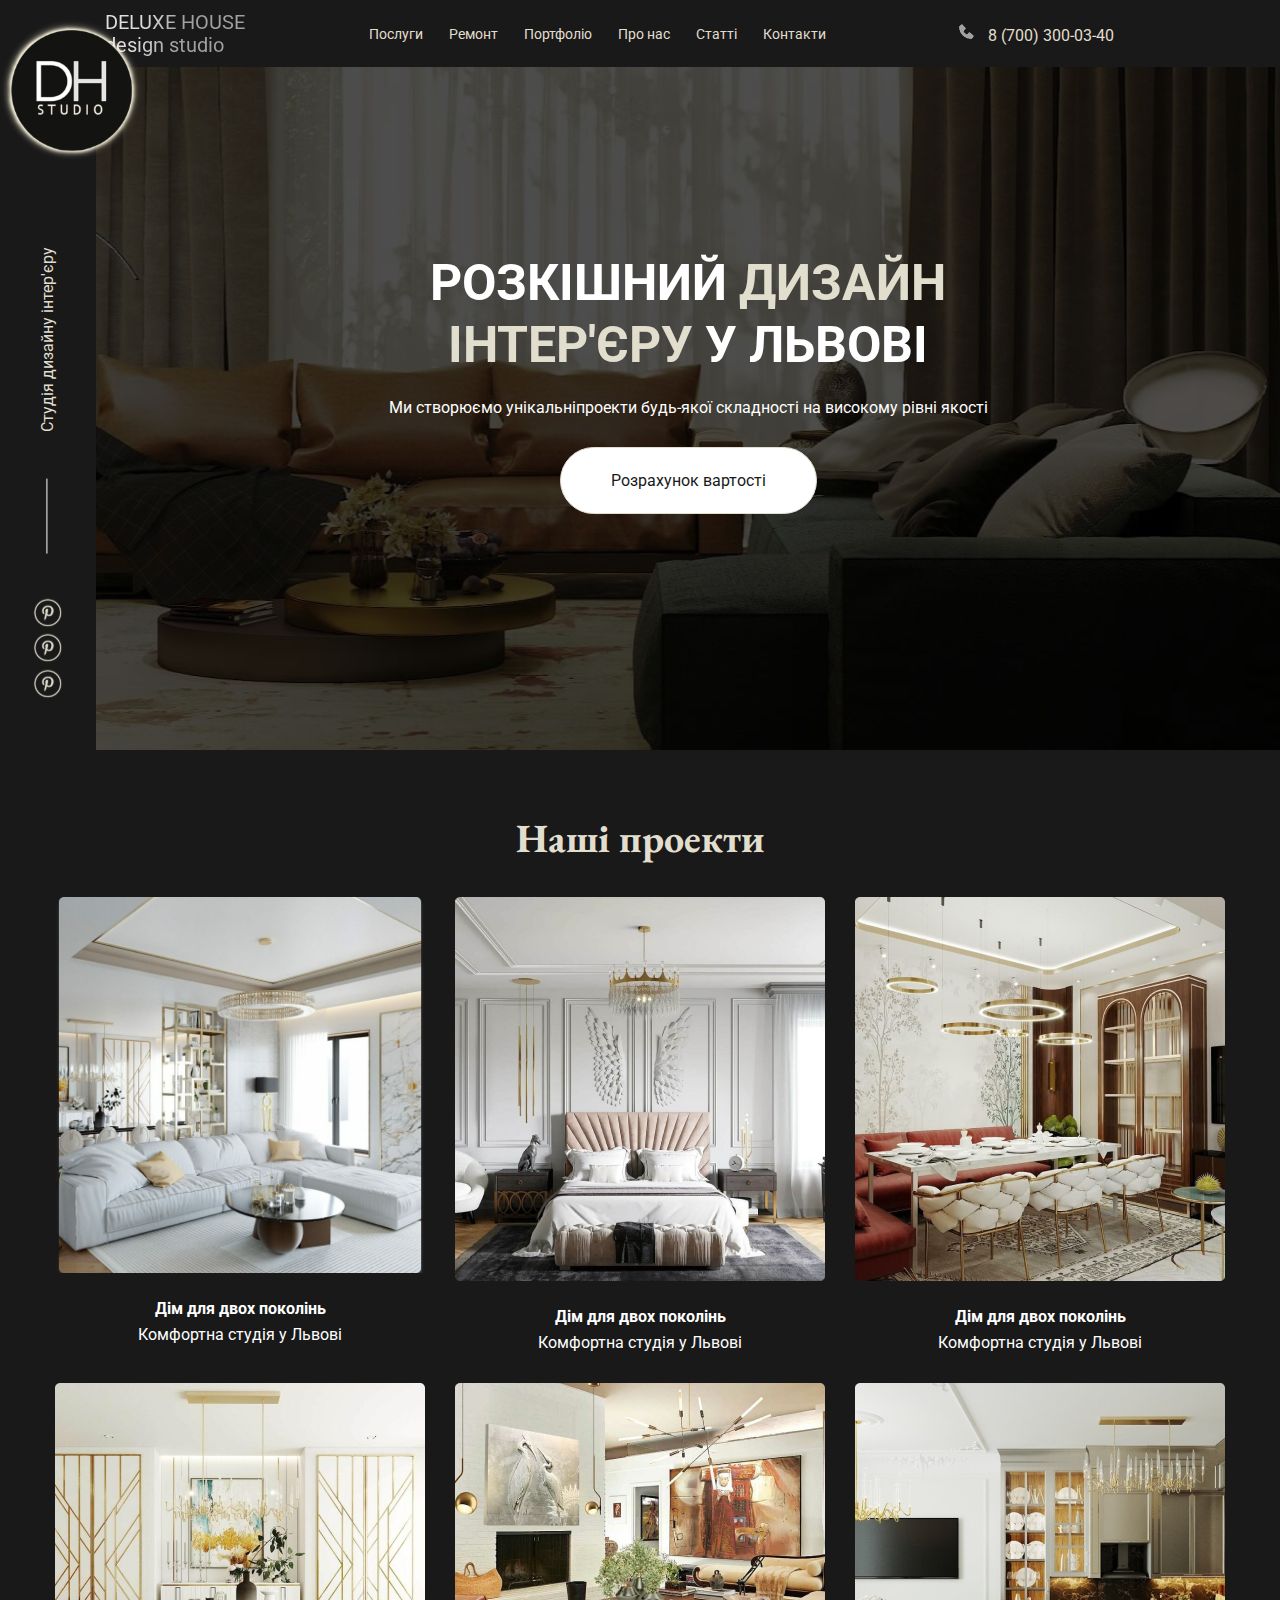
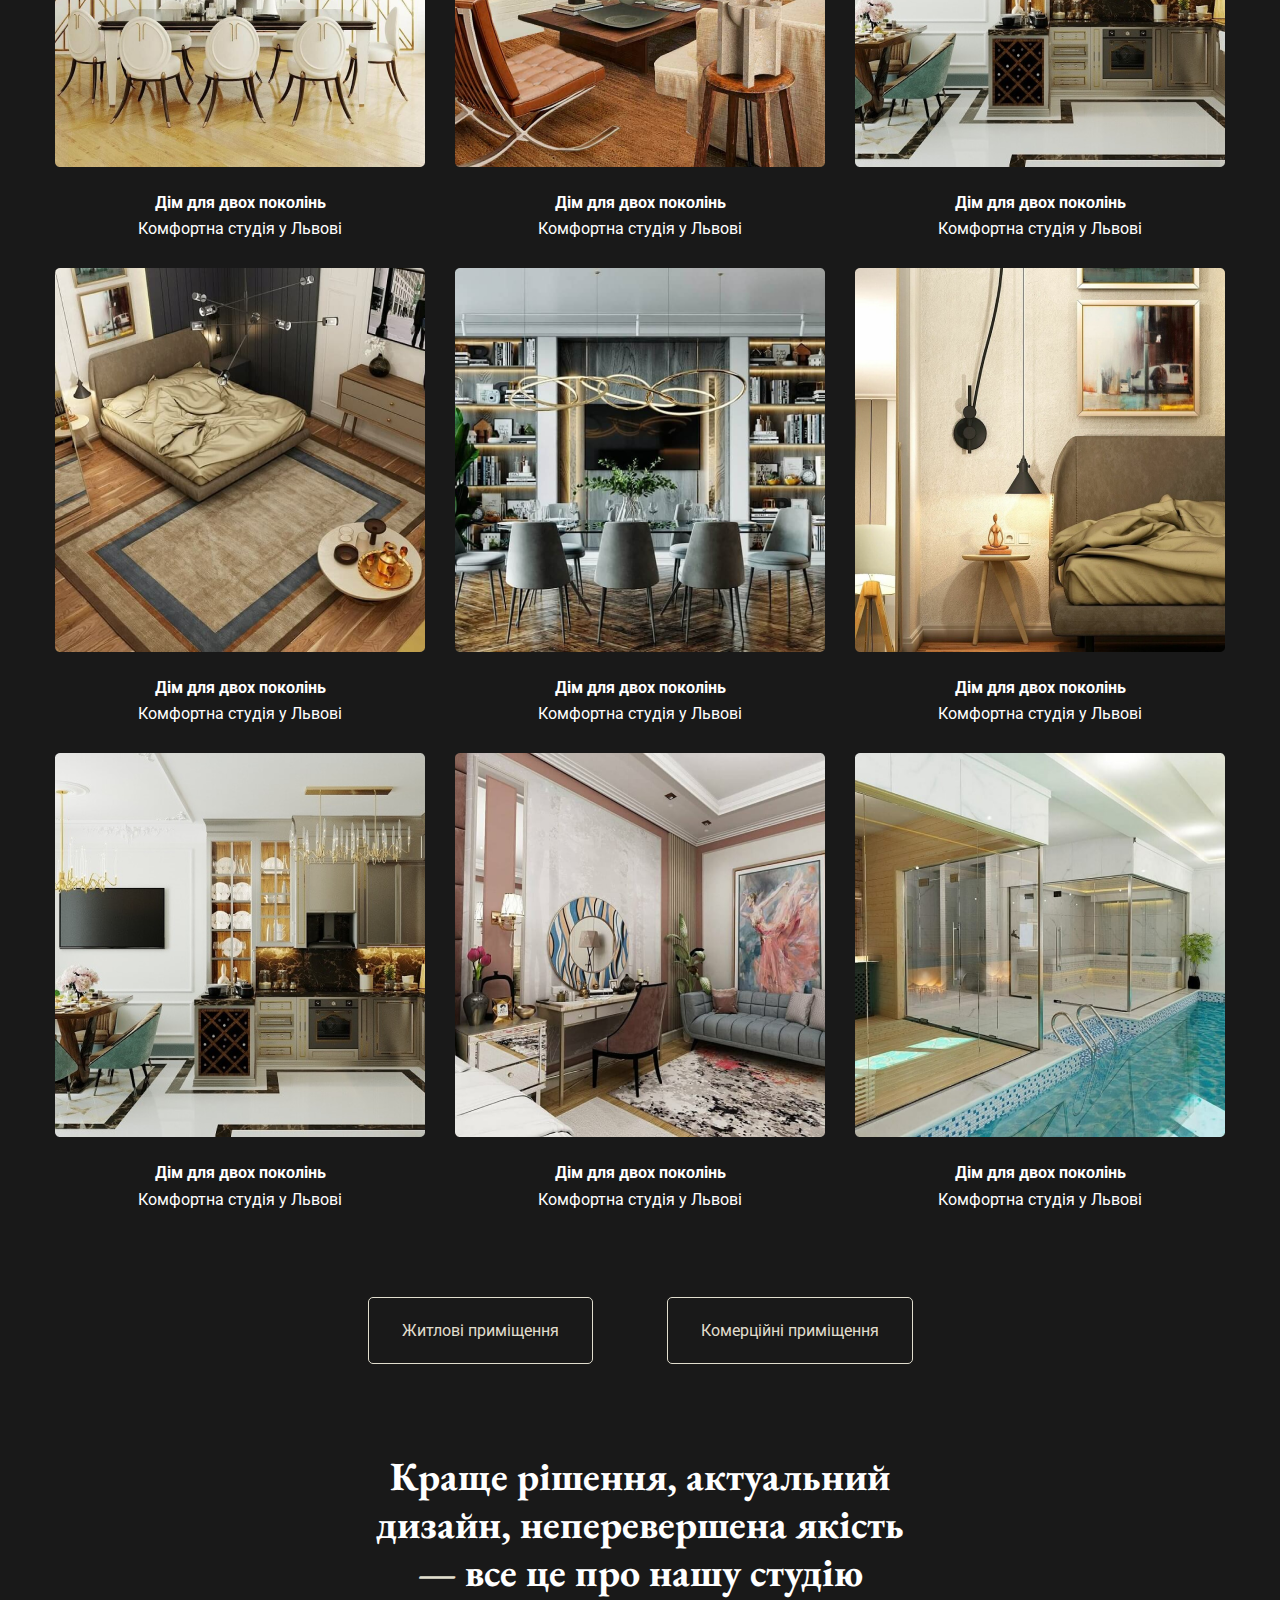
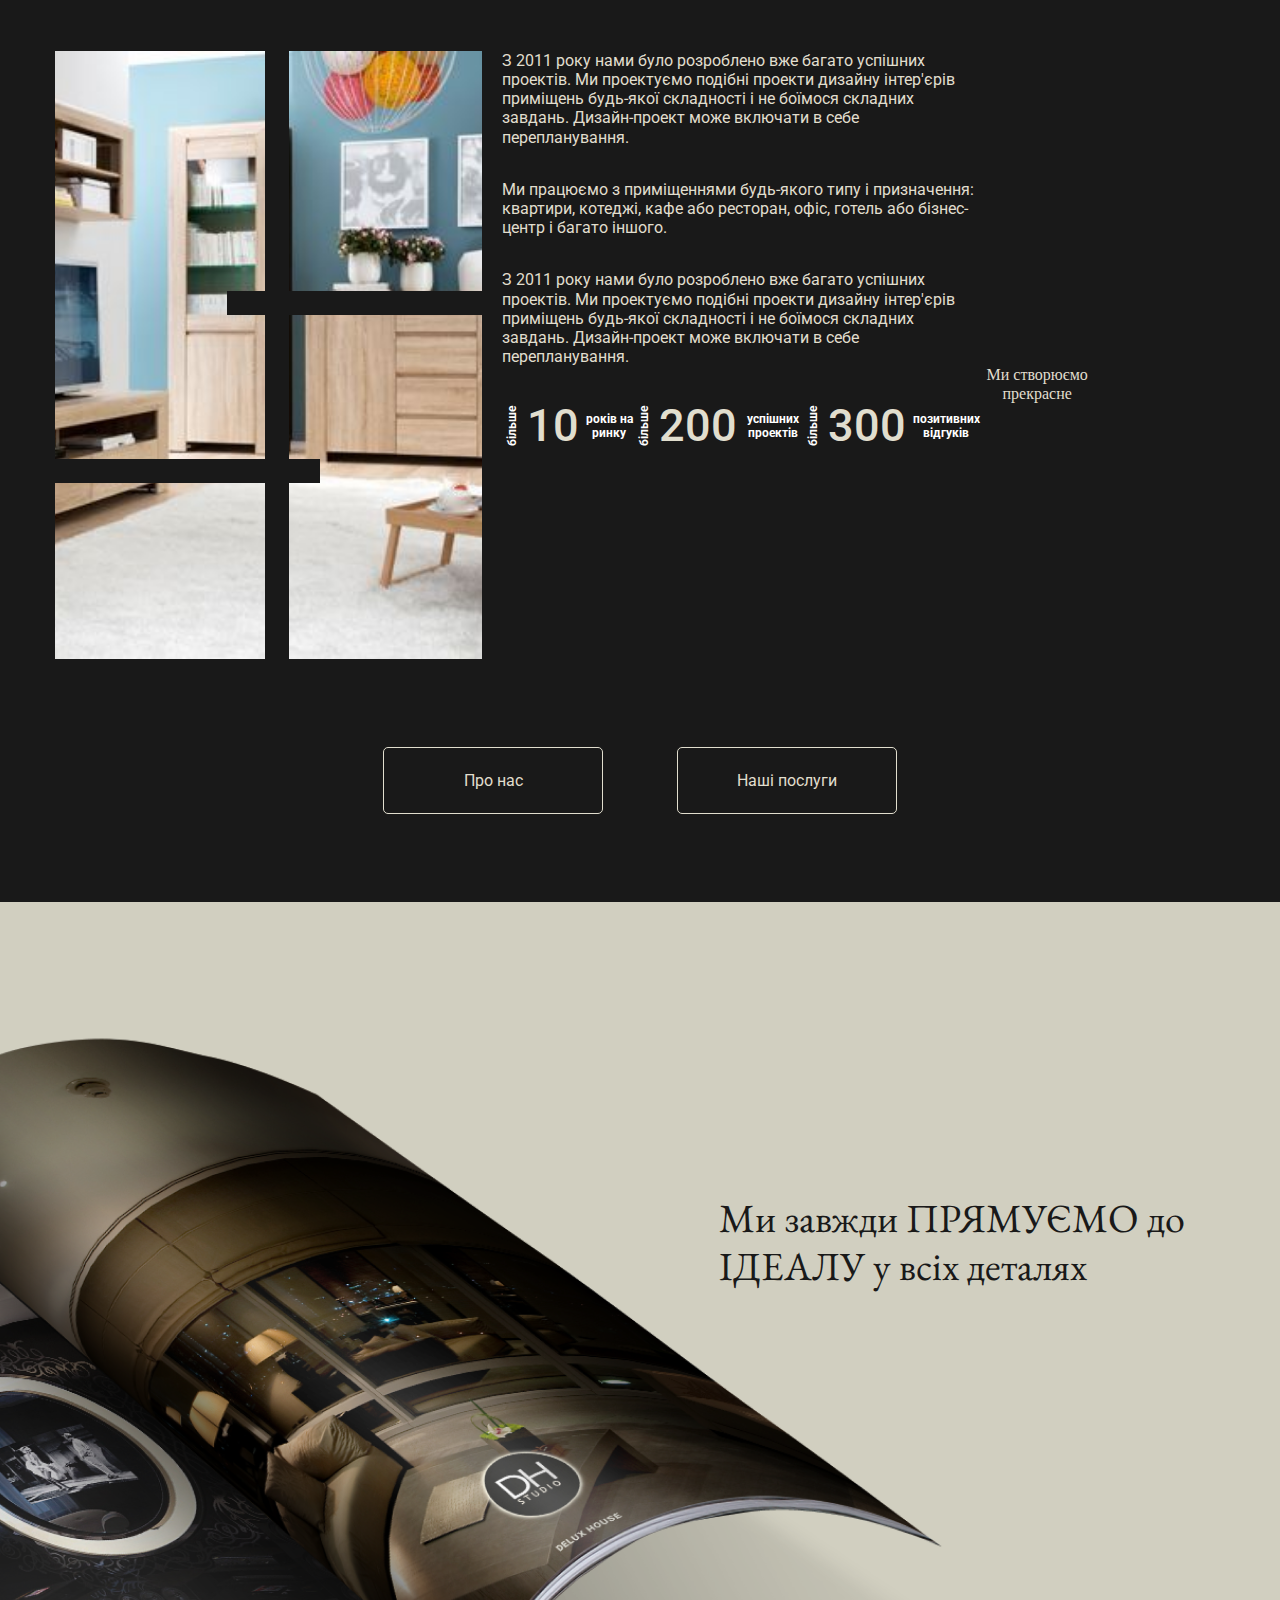
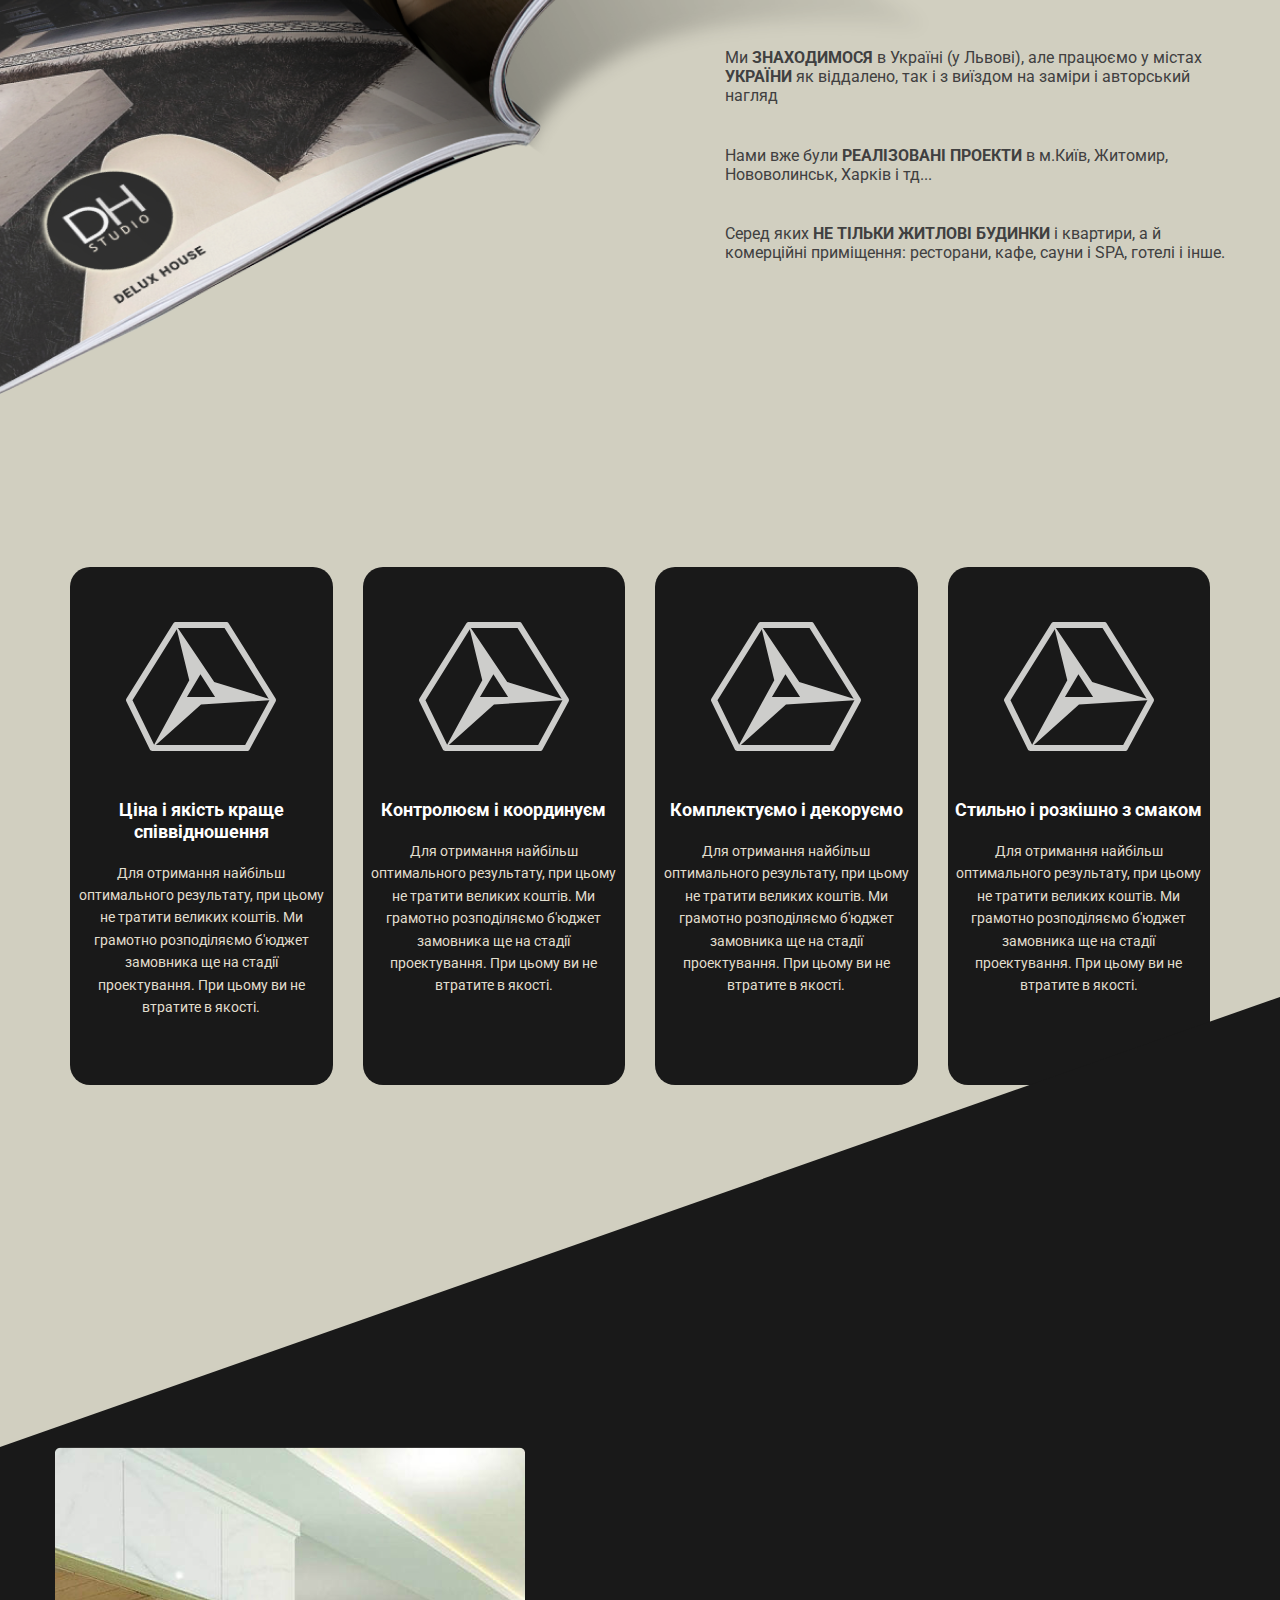
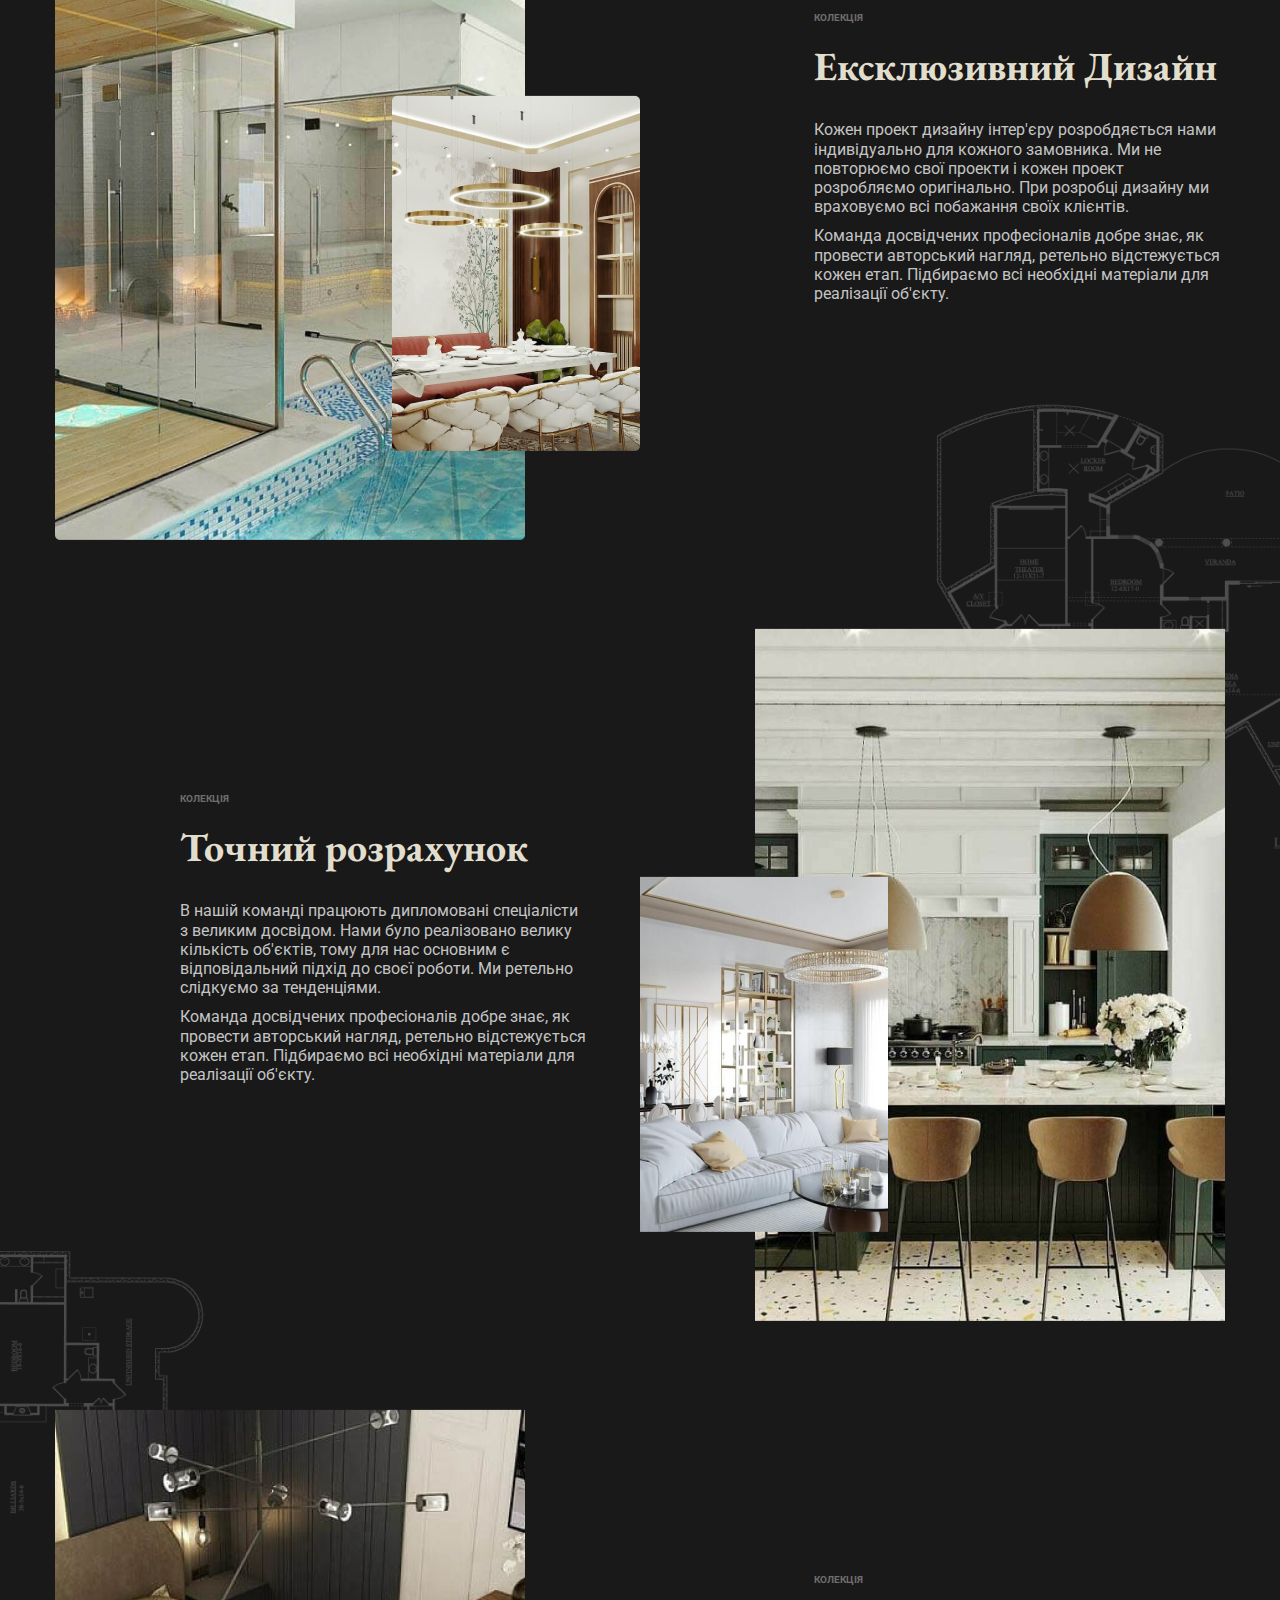
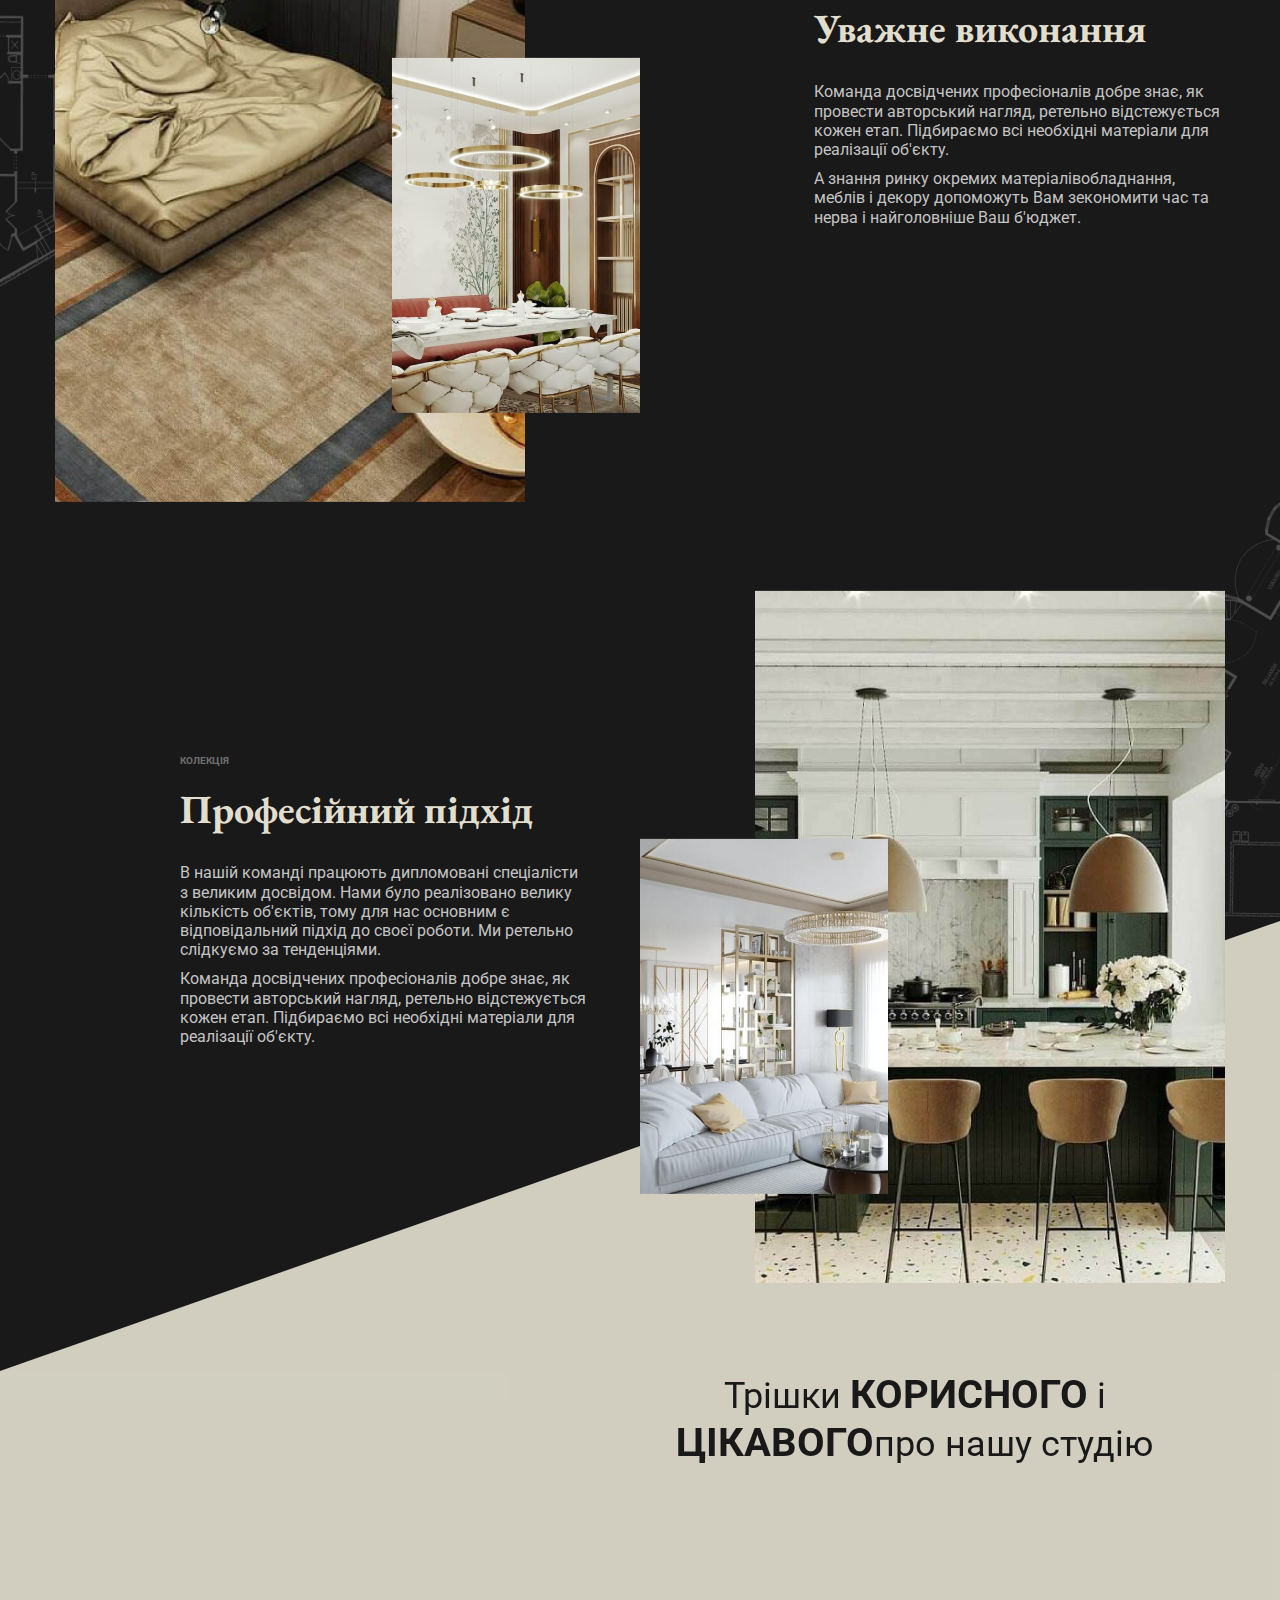
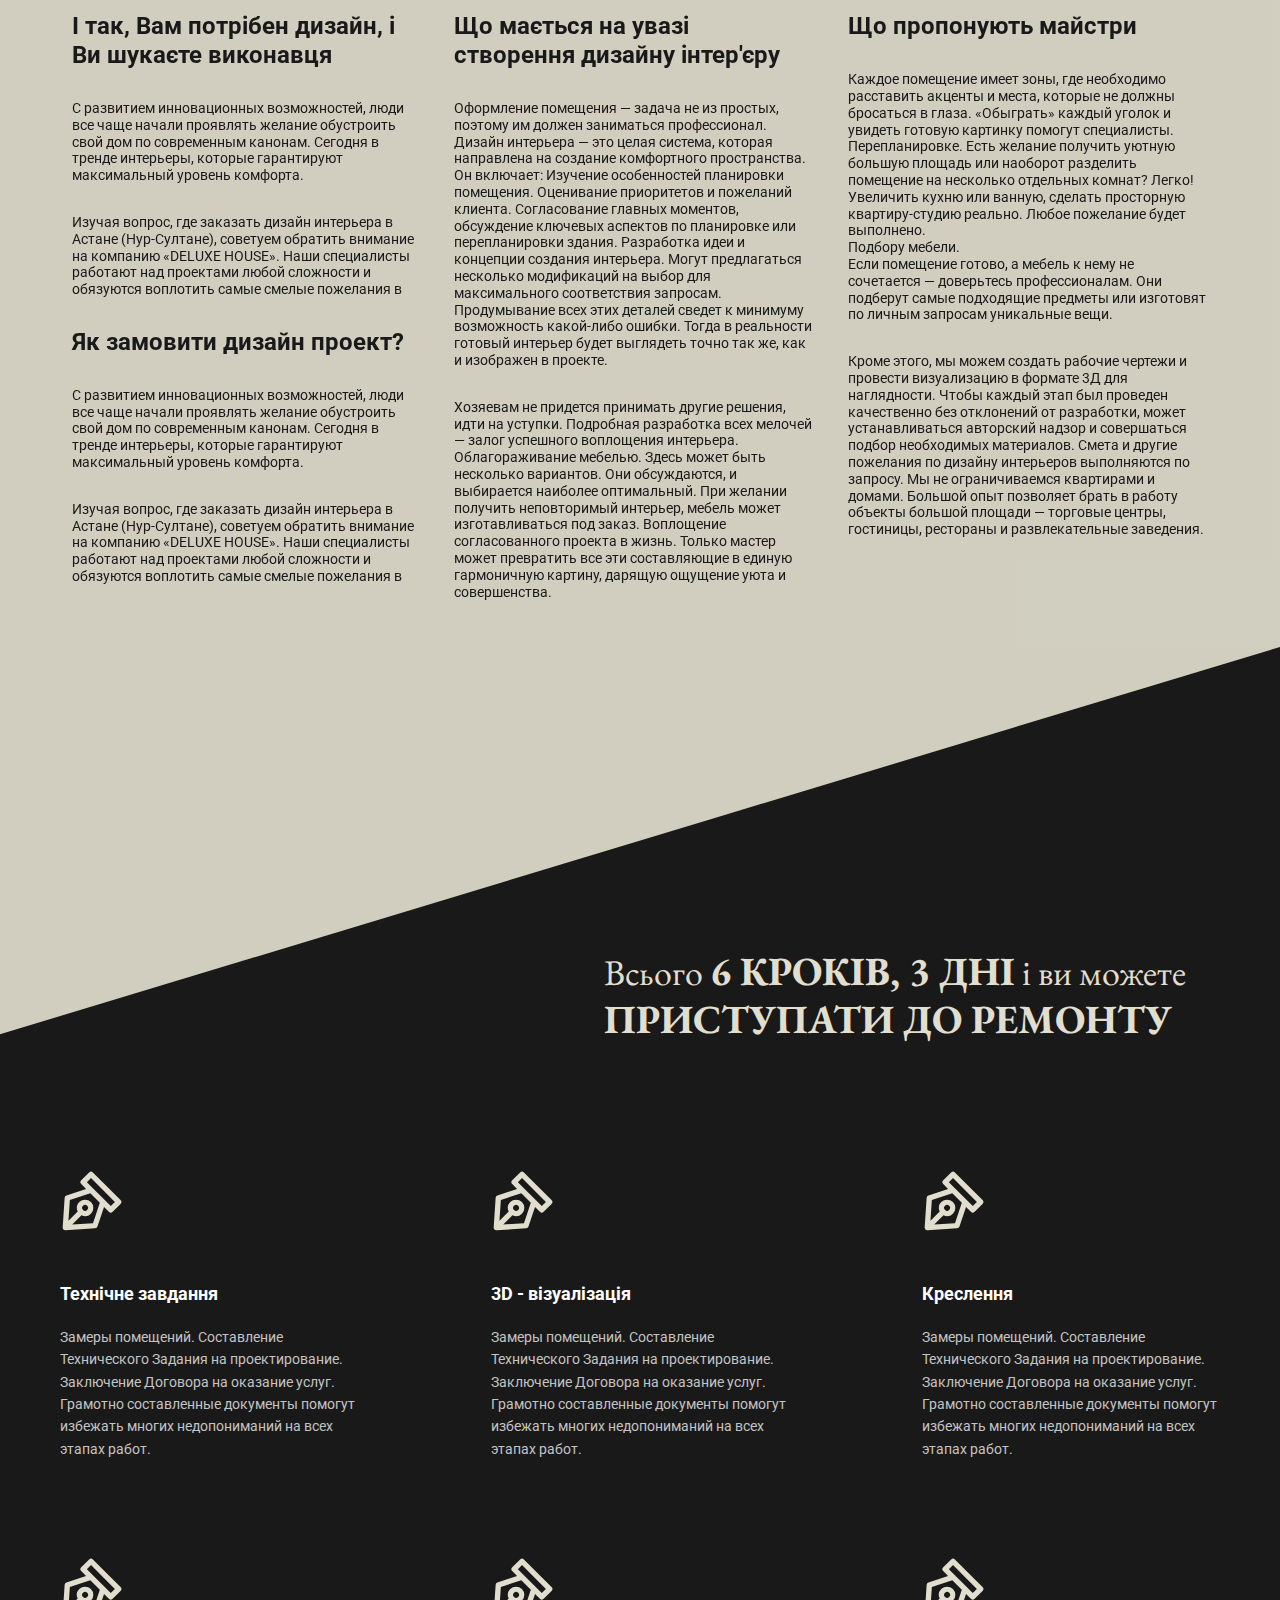
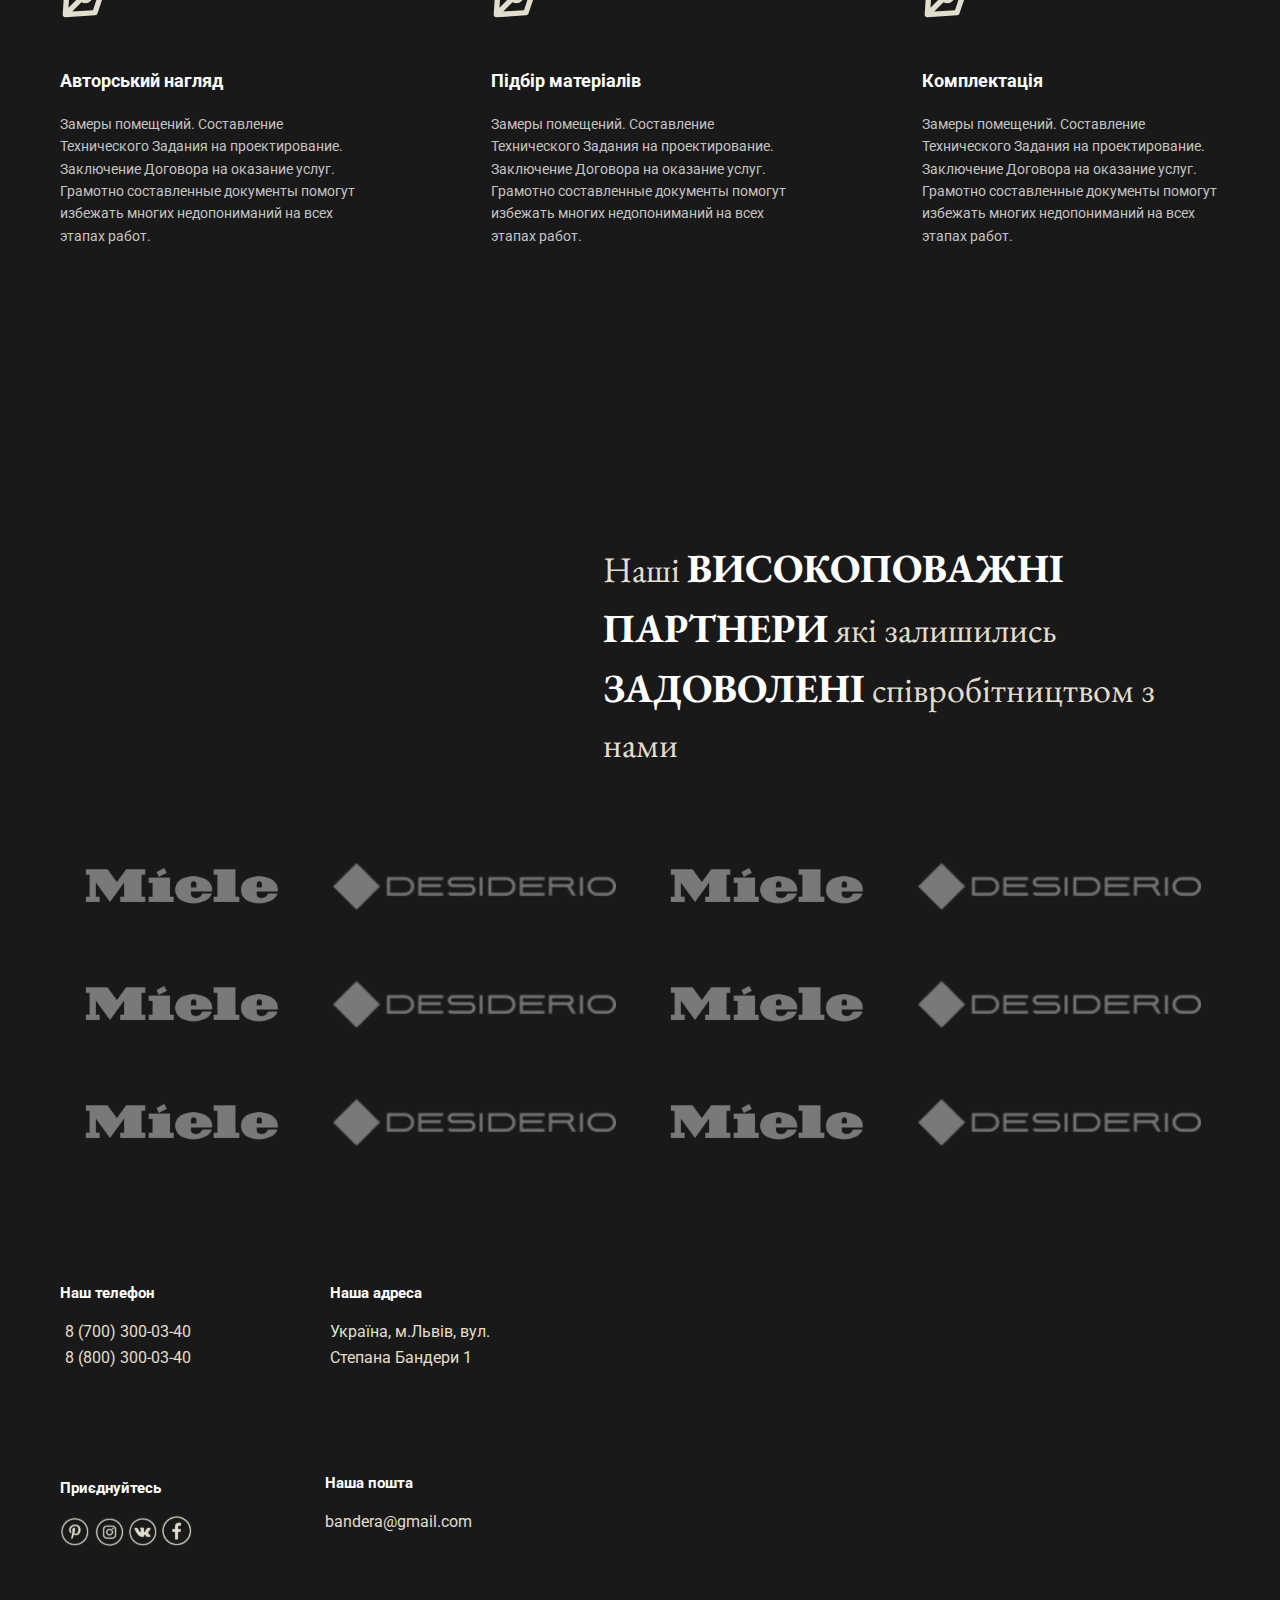
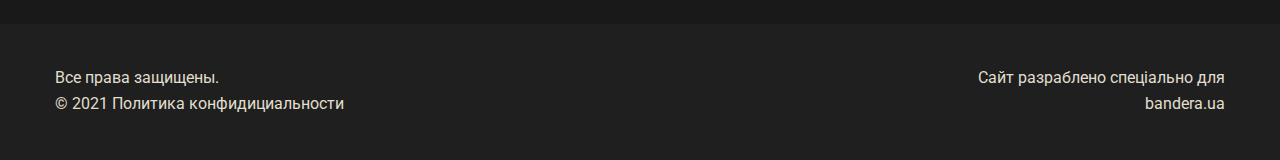
==== commit 8c205d59: "correction" ====
--- a/index.html
+++ b/index.html
@@ -1,6 +1,6 @@
 
 <!DOCTYPE html>
-<html lang="en">
+<html lang="uk">
 <head>
   <meta charset="UTF-8">
   <meta name="viewport" content="width=device-width, initial-scale=1.0">
@@ -21,7 +21,7 @@
     <svg xmlns="http://www.w3.org/2000/svg"><symbol id="detail-triengle--bottom-2" preserveAspectRatio="none" viewBox="0 0 100 100" fill="currentColor"><polygon points="100,100 100,0 0,100" opacity="1"></polygon></symbol></svg>
 
     <svg id="steps-icon" fill="#E1DECE" width="64px" height="64px" viewBox="0 0 24 24" xmlns="http://www.w3.org/2000/svg"><path d="M12.336,1.293a1,1,0,0,0-1.414,0L7.959,4.256a1,1,0,0,0,0,1.414L9.778,7.489,2.423,9.94a1,1,0,0,0-.681.882L1,21.934a1.151,1.151,0,0,0,.291.773A1.006,1.006,0,0,0,2.065,23l11.112-.741a1,1,0,0,0,.883-.681l2.451-7.354,1.819,1.819a1,1,0,0,0,1.414,0l2.963-2.964a1,1,0,0,0,0-1.414Zm.038,19.013-7.786.519,3.464-3.464a3.057,3.057,0,0,0,3.543-.58,3.1,3.1,0,0,0,0-4.377,3.17,3.17,0,0,0-4.378,0,3.09,3.09,0,0,0-.58,3.543L3.174,19.411l.519-7.786L11.359,9.07l3.571,3.571ZM8.633,15.367a1.1,1.1,0,1,1,1.548,0A1.095,1.095,0,0,1,8.633,15.367Zm10.4-1.447-2.255-2.255v0L12.336,7.219l0,0L10.08,4.963l1.549-1.549,8.957,8.956Z"/></svg>
-    <svg id="partners-1" fill="#797979" xmlns="http://www.w3.org/2000/svg" width="250px" height="100" viewBox="0 50 152.756 102.756"><path fill="#191919" d="M0 0h192.756v192.756H0V0z"/><path d="M82.007 83.751c-2.605 1.303-5.21 2.541-7.816 3.811l-2.15-4.364 7.816-3.843a92.287 92.287 0 0 1 2.15 4.396zM34.132 93.099v.032l7.947-12.44h19.573v4.787h-3.68l-.033 21.885 3.713.033v4.852H37.356v-4.852h3.876l.033-14.59-.033-.033L28.27 113.16h-.032L12.996 93.262l-.065-.033-.033 14.134 4.202.033v4.852H2.834v-4.852h4.202l.033-21.885-4.235-.033v-4.787h21.691l9.607 12.408zM148.51 107.363l4.039.033v4.852h-24.621v-4.852h4.07l.033-21.885-4.103-.033v-4.787h20.582v26.672zM124.996 94.076c1.662 2.28 1.986 5.309 1.662 8.305h-20.42c-.326 2.377.748 4.592 2.801 5.797 1.529.945 3.939.717 5.373-.357a5.961 5.961 0 0 0 2.051-3.258h9.51c-1.562 3.615-5.242 6.773-8.955 7.719-6.318 1.791-14.33 1.498-19.996-1.434-4.299-2.084-6.873-6.514-6.449-11.332.065-4.365 3.713-8.241 7.621-9.674 6.773-2.638 16.252-2.866 22.699.652 1.498.846 3.062 2.051 4.103 3.582zM187.168 92.936c2.41 2.508 3.094 5.927 2.605 9.445h-20.387c-.326 2.312.619 4.396 2.572 5.666 1.531.979 3.908.979 5.406-.129a5.675 5.675 0 0 0 2.182-3.322l9.576-.033c-1.596 3.551-5.211 6.709-8.891 7.686-6.385 1.824-14.592 1.596-20.322-1.498-4.43-2.279-6.84-6.936-6.156-11.951.326-4.332 4.461-8.077 8.402-9.282 7.393-2.443 17.457-2.573 23.807 2.247l1.206 1.171zM85.524 107.363l4.169.033v4.852H64.876v-4.852h3.876l.033-13.971-3.909-.033V88.54h20.648v18.823z"/><path d="M174.305 92.708c.943 1.146.553 2.286.553 5.114h-5.504l.033-4.007c.131-.782.781-1.563 1.562-1.856 1.141-.423 2.541-.195 3.356.749zM111.188 92.708c.945 1.146.555 2.286.555 5.114h-5.504l.031-4.007c.131-.782.781-1.563 1.564-1.856 1.139-.423 2.539-.195 3.354.749z" fill="#191919"/></g></svg>
+    <svg id="partners-1" fill="#797979" xmlns="http://www.w3.org/2000/svg" width="250px" height="100" viewBox="0 50 152.756 102.756"><path fill="#191919" d="M0 0h192.756v192.756H0V0z"/><path d="M82.007 83.751c-2.605 1.303-5.21 2.541-7.816 3.811l-2.15-4.364 7.816-3.843a92.287 92.287 0 0 1 2.15 4.396zM34.132 93.099v.032l7.947-12.44h19.573v4.787h-3.68l-.033 21.885 3.713.033v4.852H37.356v-4.852h3.876l.033-14.59-.033-.033L28.27 113.16h-.032L12.996 93.262l-.065-.033-.033 14.134 4.202.033v4.852H2.834v-4.852h4.202l.033-21.885-4.235-.033v-4.787h21.691l9.607 12.408zM148.51 107.363l4.039.033v4.852h-24.621v-4.852h4.07l.033-21.885-4.103-.033v-4.787h20.582v26.672zM124.996 94.076c1.662 2.28 1.986 5.309 1.662 8.305h-20.42c-.326 2.377.748 4.592 2.801 5.797 1.529.945 3.939.717 5.373-.357a5.961 5.961 0 0 0 2.051-3.258h9.51c-1.562 3.615-5.242 6.773-8.955 7.719-6.318 1.791-14.33 1.498-19.996-1.434-4.299-2.084-6.873-6.514-6.449-11.332.065-4.365 3.713-8.241 7.621-9.674 6.773-2.638 16.252-2.866 22.699.652 1.498.846 3.062 2.051 4.103 3.582zM187.168 92.936c2.41 2.508 3.094 5.927 2.605 9.445h-20.387c-.326 2.312.619 4.396 2.572 5.666 1.531.979 3.908.979 5.406-.129a5.675 5.675 0 0 0 2.182-3.322l9.576-.033c-1.596 3.551-5.211 6.709-8.891 7.686-6.385 1.824-14.592 1.596-20.322-1.498-4.43-2.279-6.84-6.936-6.156-11.951.326-4.332 4.461-8.077 8.402-9.282 7.393-2.443 17.457-2.573 23.807 2.247l1.206 1.171zM85.524 107.363l4.169.033v4.852H64.876v-4.852h3.876l.033-13.971-3.909-.033V88.54h20.648v18.823z"/><path d="M174.305 92.708c.943 1.146.553 2.286.553 5.114h-5.504l.033-4.007c.131-.782.781-1.563 1.562-1.856 1.141-.423 2.541-.195 3.356.749zM111.188 92.708c.945 1.146.555 2.286.555 5.114h-5.504l.031-4.007c.131-.782.781-1.563 1.564-1.856 1.139-.423 2.539-.195 3.354.749z" fill="#191919"/></svg>
     <svg xmlns="http://www.w3.org/2000/svg"><symbol id="detail-triengle-bigtop" preserveAspectRatio="none" viewBox="0 0 100 100" fill="#191919"><polygon points="0,0 100,100 100,0" opacity="1"></polygon></symbol></svg>
     <svg xmlns="http://www.w3.org/2000/svg"><symbol id="detail-triengle-bigbottom" preserveAspectRatio="none" viewBox="0 0 100 100" fill="#191919"><polygon points="0,0 100,0 100,100" opacity="1"></polygon></symbol></svg>
 
@@ -359,11 +359,13 @@
           <button class="button btn">Житлові приміщення</button>
           <button class="button btn">Комерційні приміщення</button>
         </div>
+
       </div>
     </section>
 
     <section class="design">
       <div class="container">
+
         <div class="design__img-bg">
           <svg width="376" height="171" viewBox="0 0 376 171" fill="none" xmlns="http://www.w3.org/2000/svg">
             <path d="M-3.73047 65H-19.1113V1.01562H-3.73047V65ZM60.4297 65H45.0928L22.417 25.1855V65H6.99219V1.01562H22.417L45.0488 40.8301V1.01562H60.4297V65ZM119.097 12.9248H99.8926V65H84.4678V12.9248H65.6152V1.01562H119.097V12.9248ZM165.327 37.8857H141.069V53.1348H169.722V65H125.645V1.01562H169.81V12.9248H141.069V26.416H165.327V37.8857ZM199.78 42.4121H191.431V65H176.006V1.01562H201.187C208.774 1.01562 214.707 2.7002 218.984 6.06934C223.262 9.43848 225.4 14.1992 225.4 20.3516C225.4 24.8047 224.492 28.4961 222.676 31.4258C220.889 34.3555 218.076 36.7285 214.238 38.5449L227.598 64.3408V65H211.074L199.78 42.4121ZM191.431 30.5029H201.187C204.116 30.5029 206.313 29.7412 207.778 28.2178C209.272 26.665 210.02 24.5117 210.02 21.7578C210.02 19.0039 209.272 16.8506 207.778 15.2979C206.284 13.7158 204.087 12.9248 201.187 12.9248H191.431V30.5029ZM251.152 65H235.771V1.01562H251.152V65ZM316.06 34.3262C316.06 40.5664 314.902 46.0889 312.588 50.8936C310.273 55.6982 306.978 59.4043 302.7 62.0117C298.452 64.5898 293.604 65.8789 288.154 65.8789C282.705 65.8789 277.871 64.6338 273.652 62.1436C269.434 59.624 266.138 56.0352 263.765 51.377C261.421 46.7188 260.19 41.3721 260.073 35.3369V31.7334C260.073 25.4639 261.216 19.9414 263.501 15.166C265.815 10.3613 269.111 6.65527 273.389 4.04785C277.695 1.44043 282.588 0.136719 288.066 0.136719C293.486 0.136719 298.32 1.42578 302.568 4.00391C306.816 6.58203 310.112 10.2588 312.456 15.0342C314.829 19.7803 316.03 25.2295 316.06 31.3818V34.3262ZM300.371 31.6455C300.371 25.2881 299.302 20.4688 297.163 17.1875C295.054 13.877 292.021 12.2217 288.066 12.2217C280.332 12.2217 276.245 18.0225 275.806 29.624L275.762 34.3262C275.762 40.5957 276.802 45.415 278.882 48.7842C280.962 52.1533 284.053 53.8379 288.154 53.8379C292.051 53.8379 295.054 52.1826 297.163 48.8721C299.272 45.5615 300.342 40.8008 300.371 34.5898V31.6455ZM347.788 42.4121H339.438V65H324.014V1.01562H349.194C356.782 1.01562 362.715 2.7002 366.992 6.06934C371.27 9.43848 373.408 14.1992 373.408 20.3516C373.408 24.8047 372.5 28.4961 370.684 31.4258C368.896 34.3555 366.084 36.7285 362.246 38.5449L375.605 64.3408V65H359.082L347.788 42.4121ZM339.438 30.5029H349.194C352.124 30.5029 354.321 29.7412 355.786 28.2178C357.28 26.665 358.027 24.5117 358.027 21.7578C358.027 19.0039 357.28 16.8506 355.786 15.2979C354.292 13.7158 352.095 12.9248 349.194 12.9248H339.438V30.5029ZM-20.166 170V106.016H0.444336C6.09863 106.016 11.1816 107.305 15.6934 109.883C20.2051 112.432 23.7207 116.05 26.2402 120.737C28.7891 125.396 30.0781 130.625 30.1074 136.426V139.37C30.1074 145.229 28.8623 150.488 26.3721 155.146C23.9111 159.775 20.4248 163.408 15.9131 166.045C11.4307 168.652 6.4209 169.971 0.883789 170H-20.166ZM-4.74121 117.925V158.135H0.620117C5.04395 158.135 8.44238 156.567 10.8154 153.433C13.1885 150.269 14.375 145.581 14.375 139.37V136.602C14.375 130.42 13.1885 125.762 10.8154 122.627C8.44238 119.492 4.98535 117.925 0.444336 117.925H-4.74121ZM77.7002 142.886H53.4424V158.135H82.0947V170H38.0176V106.016H82.1826V117.925H53.4424V131.416H77.7002V142.886ZM121.382 152.993C121.382 150.737 120.576 148.979 118.965 147.72C117.383 146.46 114.585 145.156 110.571 143.809C106.558 142.461 103.276 141.157 100.728 139.897C92.4365 135.825 88.291 130.229 88.291 123.11C88.291 119.565 89.3164 116.445 91.3672 113.75C93.4473 111.025 96.377 108.916 100.156 107.422C103.936 105.898 108.184 105.137 112.9 105.137C117.5 105.137 121.616 105.957 125.249 107.598C128.911 109.238 131.753 111.582 133.774 114.629C135.796 117.646 136.807 121.104 136.807 125H121.426C121.426 122.393 120.62 120.371 119.009 118.936C117.427 117.5 115.273 116.782 112.549 116.782C109.795 116.782 107.612 117.397 106.001 118.628C104.419 119.829 103.628 121.367 103.628 123.242C103.628 124.883 104.507 126.377 106.265 127.725C108.022 129.043 111.113 130.42 115.537 131.855C119.961 133.262 123.594 134.785 126.436 136.426C133.35 140.41 136.807 145.903 136.807 152.905C136.807 158.501 134.697 162.896 130.479 166.089C126.26 169.282 120.474 170.879 113.12 170.879C107.935 170.879 103.232 169.956 99.0137 168.11C94.8242 166.235 91.6602 163.687 89.5215 160.464C87.4121 157.212 86.3574 153.477 86.3574 149.258H101.826C101.826 152.686 102.705 155.22 104.463 156.86C106.25 158.472 109.136 159.277 113.12 159.277C115.669 159.277 117.676 158.735 119.141 157.651C120.635 156.538 121.382 154.985 121.382 152.993ZM161.152 170H145.771V106.016H161.152V170ZM224.258 162.09C221.885 164.727 218.413 166.851 213.843 168.462C209.272 170.073 204.263 170.879 198.813 170.879C190.435 170.879 183.74 168.315 178.73 163.188C173.721 158.062 171.04 150.928 170.688 141.787L170.645 136.25C170.645 129.951 171.758 124.458 173.984 119.771C176.211 115.054 179.39 111.436 183.521 108.916C187.681 106.367 192.485 105.093 197.935 105.093C205.903 105.093 212.085 106.924 216.479 110.586C220.903 114.219 223.481 119.653 224.214 126.89H209.36C208.833 123.315 207.69 120.767 205.933 119.243C204.175 117.72 201.685 116.958 198.462 116.958C194.595 116.958 191.606 118.599 189.497 121.88C187.388 125.161 186.318 129.849 186.289 135.942V139.81C186.289 146.196 187.373 151.001 189.541 154.224C191.738 157.417 195.181 159.014 199.868 159.014C203.882 159.014 206.87 158.12 208.833 156.333V146.401H198.11V135.811H224.258V162.09ZM286.66 170H271.323L248.647 130.186V170H233.223V106.016H248.647L271.279 145.83V106.016H286.66V170Z" fill="url(#paint0_linear_222_106)" fill-opacity="0.45"/>
@@ -413,27 +415,25 @@
               <h5 class="design__statistics-title">позитивних відгуків</h5>
             </div>
           </div>
-          <div class="design__about">
-            <p class="design__about-text">Ми створюємо прекрасне</p>
-            <div class="design__about-img">
-              <svg width="84" height="67" viewBox="0 0 84 67" fill="none" xmlns="http://www.w3.org/2000/svg" xmlns:xlink="http://www.w3.org/1999/xlink">
-                <mask id="mask0_222o" style="mask-type:alpha" maskUnits="userSpaceOnUse" x="0" y="0" width="84" height="67">
-                  <rect width="84" height="67" fill="url(#ttyy)"/>
-                </mask>
-                <g mask="url(#mask0_222o)">
-                  <rect width="84" height="67" fill="url(#tt3)"/>
-                  <rect width="84" height="67" fill="#E1DECE"/>
-                </g>
-                <defs>
-                  <pattern id="tt3" patternContentUnits="objectBoundingBox" width="1" height="1">
-                    <use xlink:href="#image0_222o" transform="translate(0 -0.00567164) scale(0.000833333 0.00104478)"/>
-                  </pattern>
-
-
-                  <image id="image0_222o" width="1200" height="968" xlink:href="[data-uri]"/>
-                </defs>
-              </svg>
-            </div>
+        </div>
+        <div class="design__about">
+          <p class="design__about-text">Ми створюємо прекрасне</p>
+          <div class="design__about-img">
+            <svg width="84" height="67" viewBox="0 0 84 67" fill="none" xmlns="http://www.w3.org/2000/svg" xmlns:xlink="http://www.w3.org/1999/xlink">
+              <mask id="mask0_222o" style="mask-type:alpha" maskUnits="userSpaceOnUse" x="0" y="0" width="84" height="67">
+                <rect width="84" height="67" fill="url(#ttyy)"/>
+              </mask>
+              <g mask="url(#mask0_222o)">
+                <rect width="84" height="67" fill="url(#tt3)"/>
+                <rect width="84" height="67" fill="#E1DECE"/>
+              </g>
+              <defs>
+                <pattern id="tt3" patternContentUnits="objectBoundingBox" width="1" height="1">
+                  <use xlink:href="#image0_222o" transform="translate(0 -0.00567164) scale(0.000833333 0.00104478)"/>
+                </pattern>
+                <image id="image0_222o" width="1200" height="968" xlink:href="[data-uri]"/>
+              </defs>
+            </svg>
           </div>
         </div>
       </div>
@@ -441,44 +441,36 @@
         <button class="button btn">Про нас</button>
         <button class="button btn">Наші послуги</button>
       </div>
-    </section>
-
-    <section class="aboutus">
-      <svg class="icon hight-top abs-detail detail-triengle abs-top-left w-100"><use xlink:href="#detail-triengle"></use></svg>
-      <div class="container">
-        <div class="aboutus__top">
-          <h2 class="aboutus__title">
-            Ми завжди <span>прямуємо</span> до <span>ідеалу</span> у всіх деталях
-          </h2>
-          <img class="aboutus__abs-img" src="images/aboutus-BG.png" alt="images">
-          <p class="aboutus__text">
-            Ми <span>знаходимося</span> в Україні (у Львові), але працюємо у містах <span>України</span> як віддалено, так і з виїздом на заміри і авторський нагляд
-          </p>
-          <p class="aboutus__text">
-            Нами вже були <span>реалізовані проекти</span> в м.Київ, Житомир, Нововолинськ, Харків і тд...
-          </p>
-          <p class="aboutus__text">
-            Серед яких <span>не тільки житлові будинки</span> і квартири, а й комерційні приміщення: ресторани, кафе, сауни і SPA, готелі і інше.
-          </p>
-        </div>
-        <div class="aboutus__boxes">
-          <div class="aboutus__box">
-            <div class="aboutus__box-icon">
-              <svg class="aboutus__detail-disc"><use xlink:href="#detail-google-disc"></use></svg>
-            </div>
-            <h4 class="aboutus__box-title">
-              Ціна і якість краще співвідношення
-            </h4>
-            <p class="aboutus__box-text">
-              Для отримання найбільш оптимального результату, при цьому не тратити великих коштів. Ми грамотно розподіляємо б'юджет замовника ще на стадії проектування. При цьому ви не втратите в якості.
-            </p>
-          </div>
-          <div class="aboutus__box">
-            <div class="aboutus__box-icon">
-             <svg class="aboutus__detail-disc"><use xlink:href="#detail-google-disc"></use></svg>
-           </div>
-           <h4 class="aboutus__box-title">
-            Контролюєм і координуєм
+
+
+    </div> 
+  </section>
+
+  <section class="aboutus">
+    <svg class="icon hight-top abs-detail detail-triengle abs-top-left w-100"><use xlink:href="#detail-triengle"></use></svg>
+    <div class="container">
+      <div class="aboutus__top">
+        <h2 class="aboutus__title">
+          Ми завжди <span>прямуємо</span> до <span>ідеалу</span> у всіх деталях
+        </h2>
+        <img class="aboutus__abs-img" src="images/aboutus-BG.png" alt="images">
+        <p class="aboutus__text">
+          Ми <span>знаходимося</span> в Україні (у Львові), але працюємо у містах <span>України</span> як віддалено, так і з виїздом на заміри і авторський нагляд
+        </p>
+        <p class="aboutus__text">
+          Нами вже були <span>реалізовані проекти</span> в м.Київ, Житомир, Нововолинськ, Харків і тд...
+        </p>
+        <p class="aboutus__text">
+          Серед яких <span>не тільки житлові будинки</span> і квартири, а й комерційні приміщення: ресторани, кафе, сауни і SPA, готелі і інше.
+        </p>
+      </div>
+      <div class="aboutus__boxes">
+        <div class="aboutus__box">
+          <div class="aboutus__box-icon">
+            <svg class="aboutus__detail-disc"><use xlink:href="#detail-google-disc"></use></svg>
+          </div>
+          <h4 class="aboutus__box-title">
+            Ціна і якість краще співвідношення
           </h4>
           <p class="aboutus__box-text">
             Для отримання найбільш оптимального результату, при цьому не тратити великих коштів. Ми грамотно розподіляємо б'юджет замовника ще на стадії проектування. При цьому ви не втратите в якості.
@@ -489,24 +481,35 @@
            <svg class="aboutus__detail-disc"><use xlink:href="#detail-google-disc"></use></svg>
          </div>
          <h4 class="aboutus__box-title">
-          Комплектуємо і декоруємо
+          Контролюєм і координуєм
         </h4>
         <p class="aboutus__box-text">
           Для отримання найбільш оптимального результату, при цьому не тратити великих коштів. Ми грамотно розподіляємо б'юджет замовника ще на стадії проектування. При цьому ви не втратите в якості.
         </p>
       </div>
-      <div class="aboutus__box aboutus__box--last">
+      <div class="aboutus__box">
         <div class="aboutus__box-icon">
          <svg class="aboutus__detail-disc"><use xlink:href="#detail-google-disc"></use></svg>
        </div>
        <h4 class="aboutus__box-title">
-        Стильно і розкішно з смаком
+        Комплектуємо і декоруємо
       </h4>
       <p class="aboutus__box-text">
         Для отримання найбільш оптимального результату, при цьому не тратити великих коштів. Ми грамотно розподіляємо б'юджет замовника ще на стадії проектування. При цьому ви не втратите в якості.
       </p>
     </div>
+    <div class="aboutus__box aboutus__box--last">
+      <div class="aboutus__box-icon">
+       <svg class="aboutus__detail-disc"><use xlink:href="#detail-google-disc"></use></svg>
+     </div>
+     <h4 class="aboutus__box-title">
+      Стильно і розкішно з смаком
+    </h4>
+    <p class="aboutus__box-text">
+      Для отримання найбільш оптимального результату, при цьому не тратити великих коштів. Ми грамотно розподіляємо б'юджет замовника ще на стадії проектування. При цьому ви не втратите в якості.
+    </p>
   </div>
+</div>
 </div>
 <svg class="icon hight detail-triengle abs-top-right w-100"><use xlink:href="#detail-triengle--bottom"></use></svg>
 </section>    
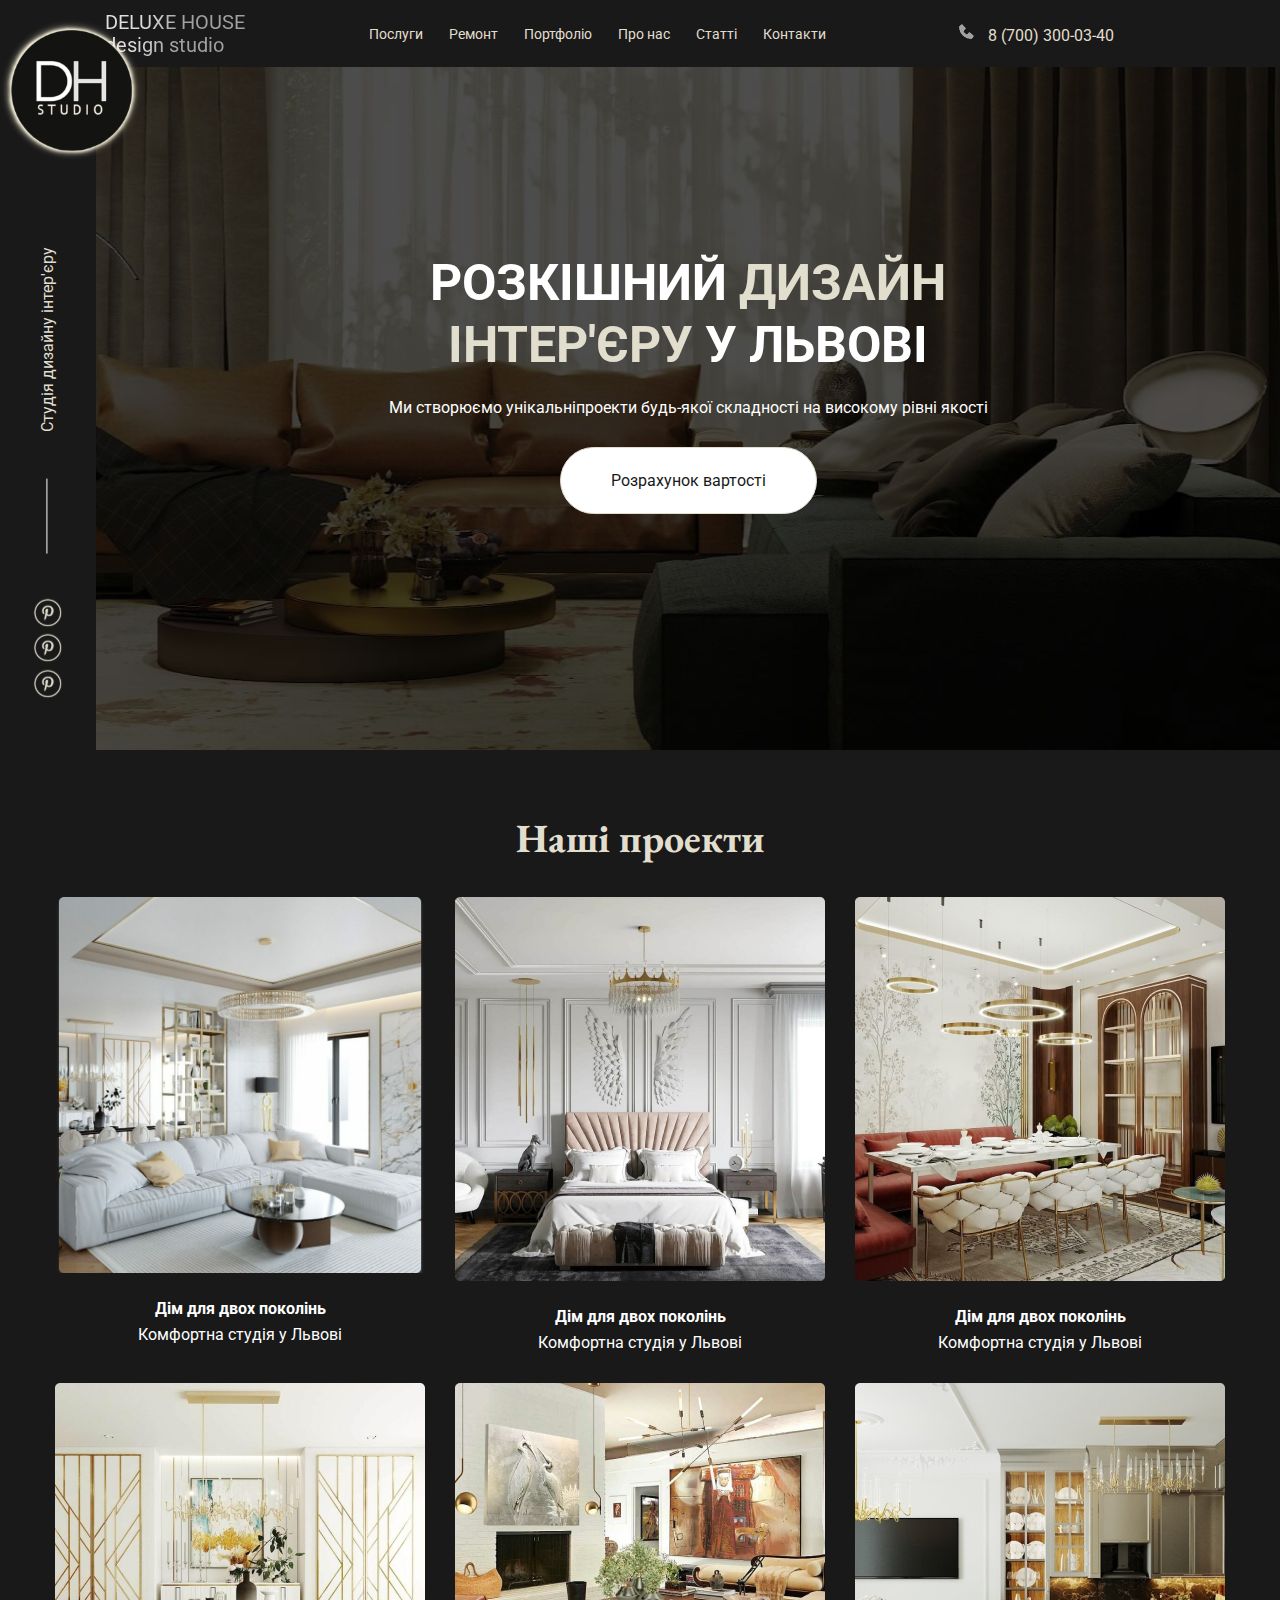
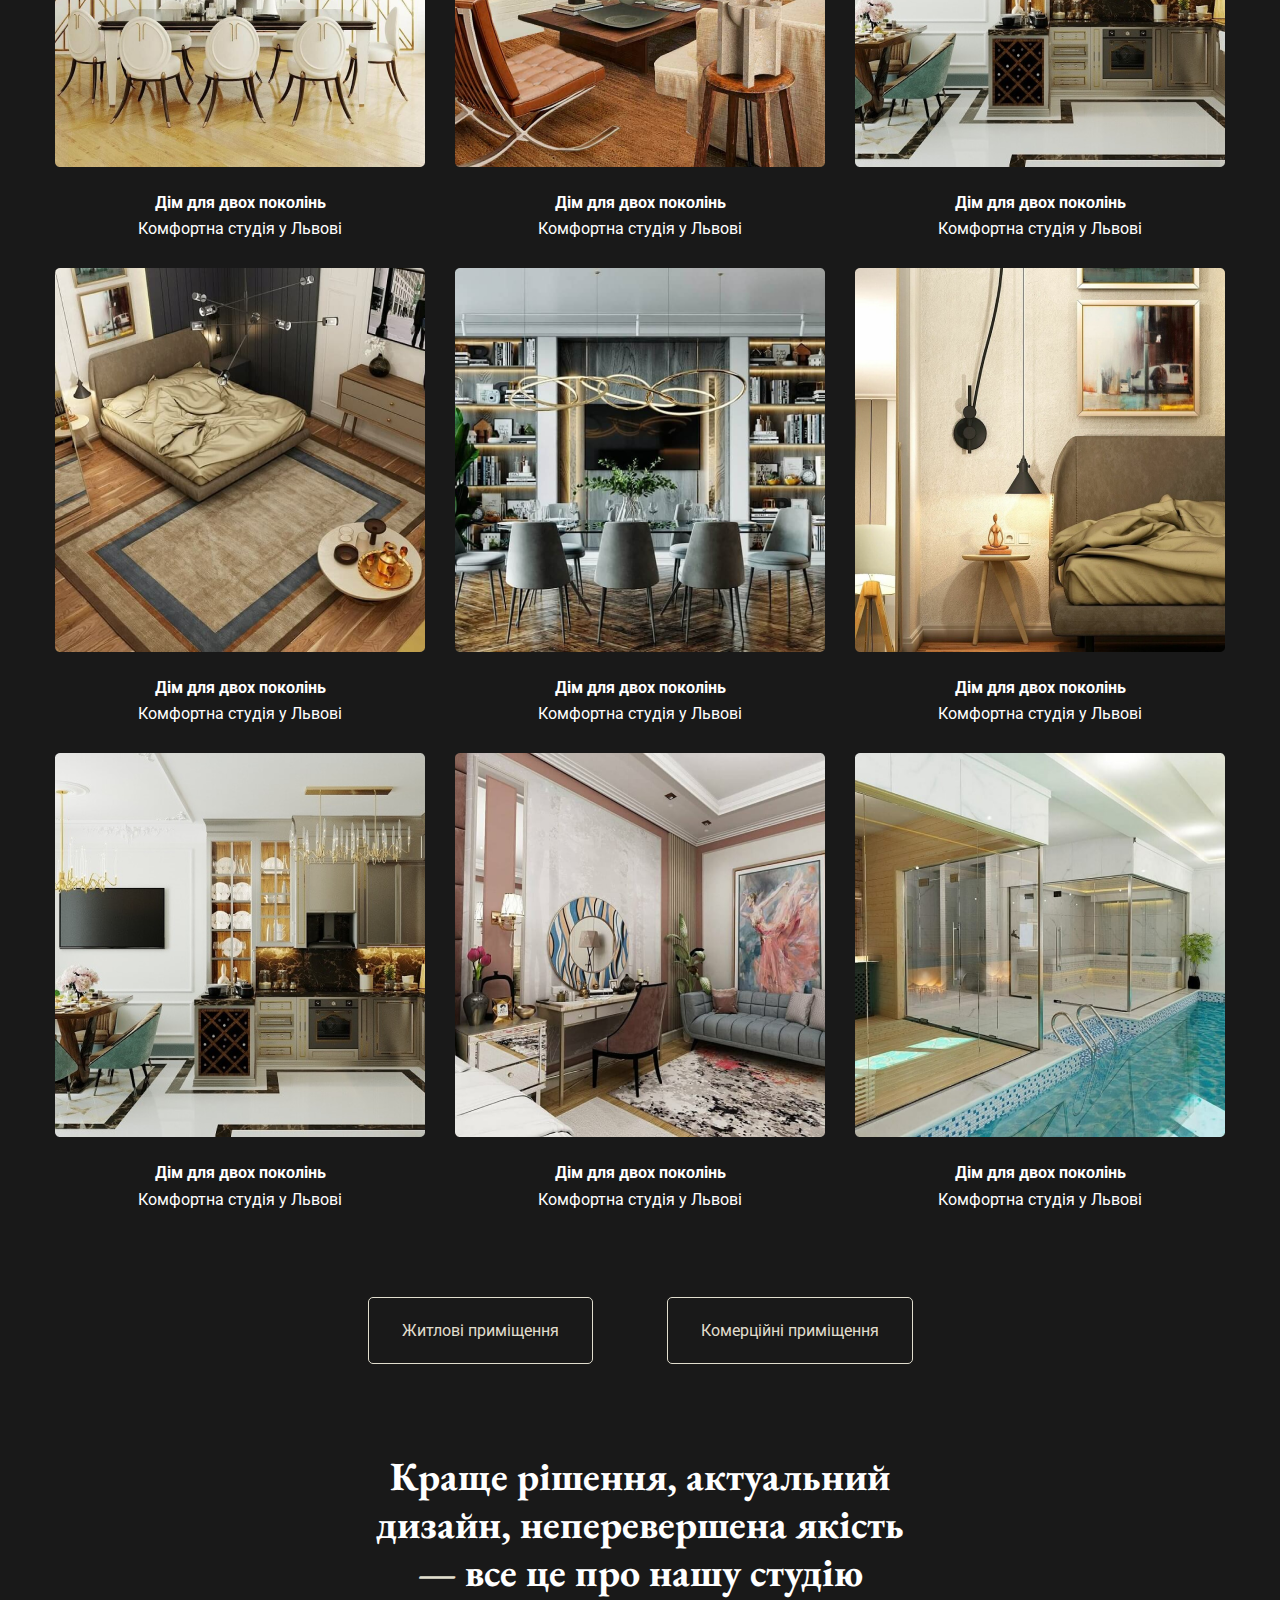
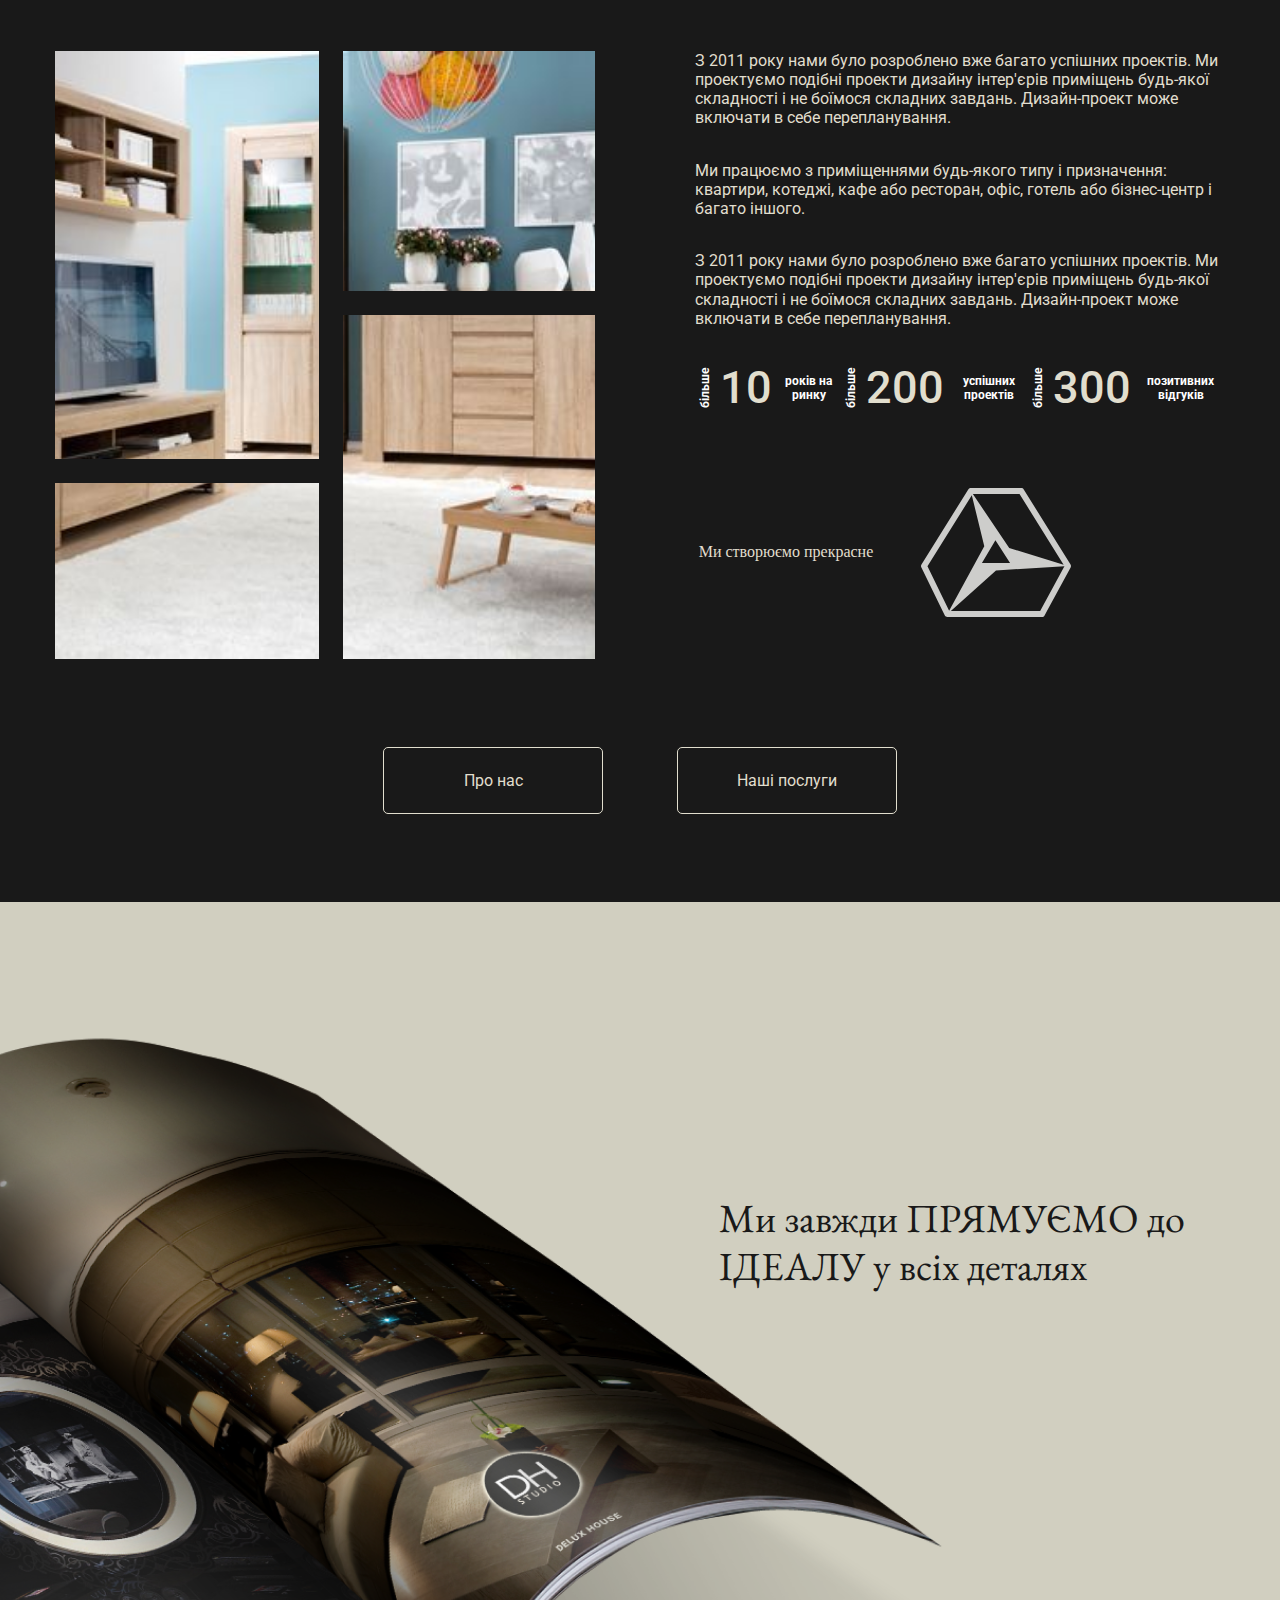
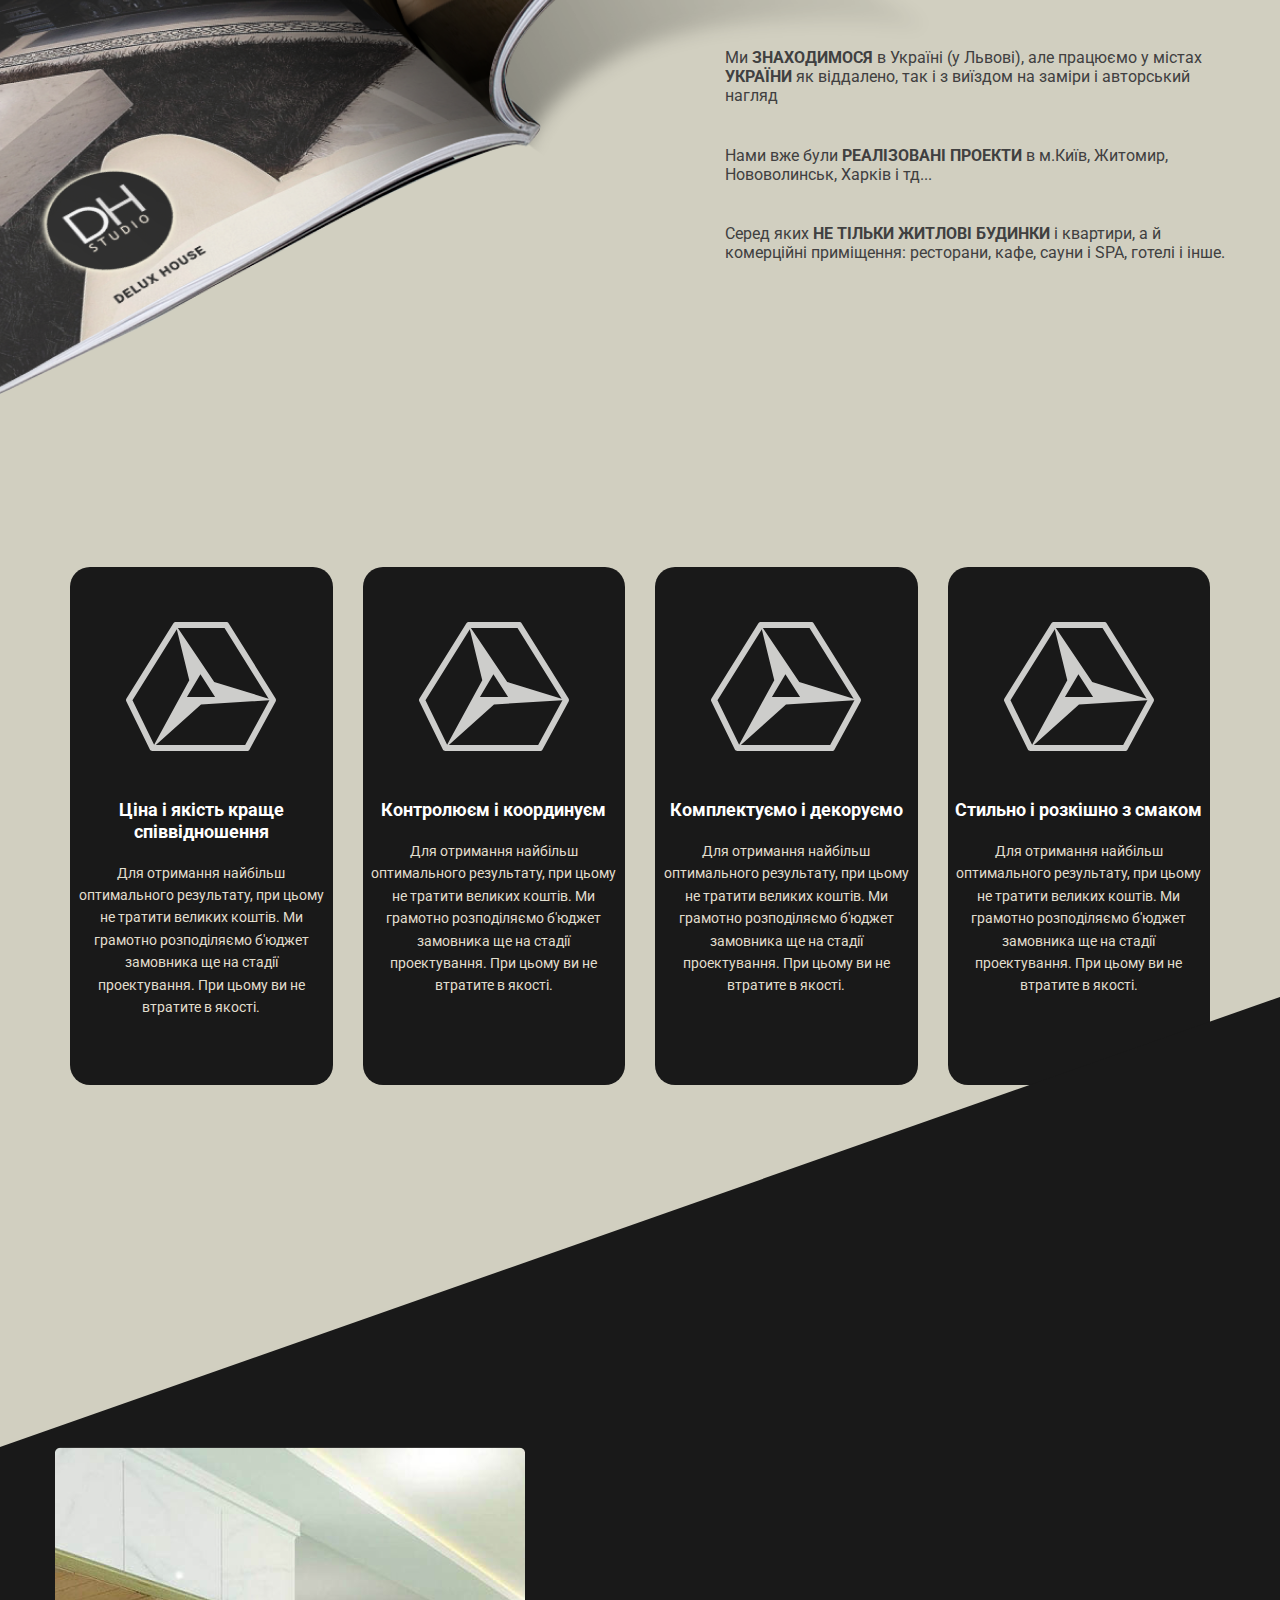
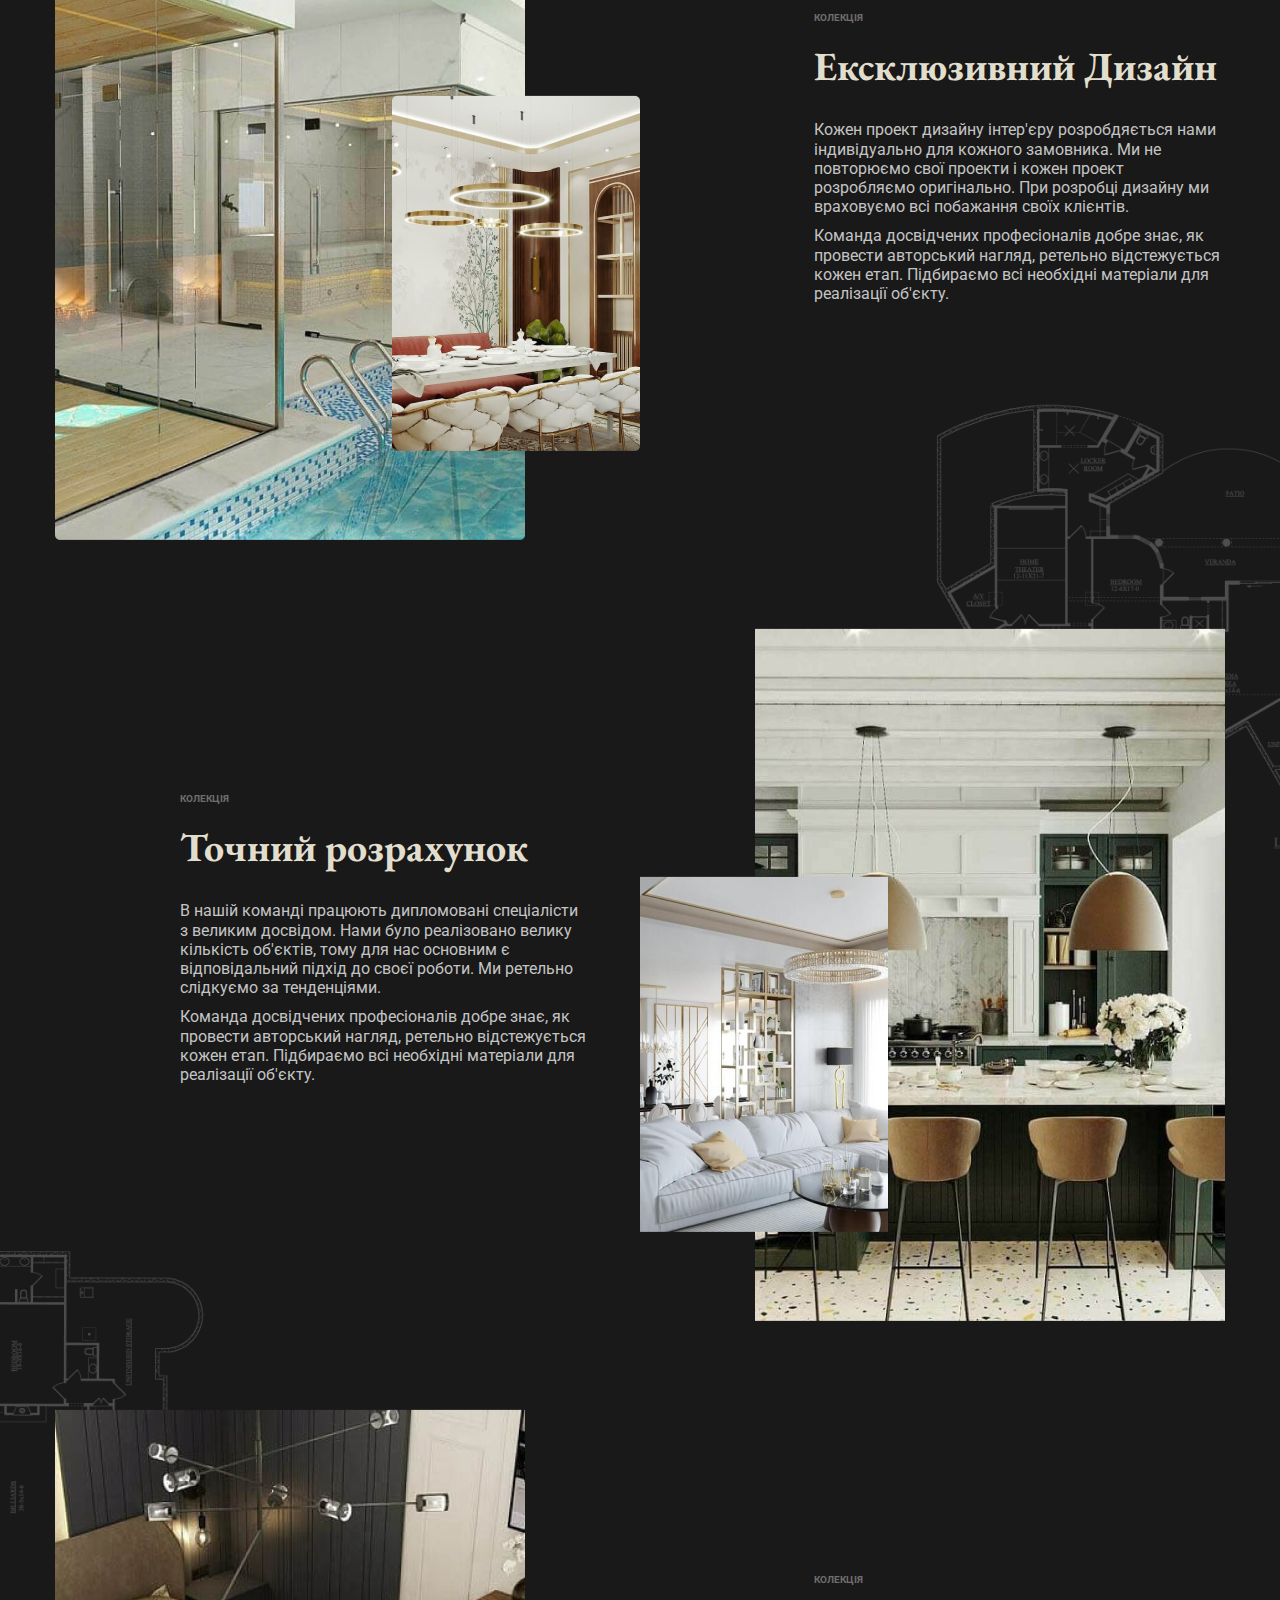
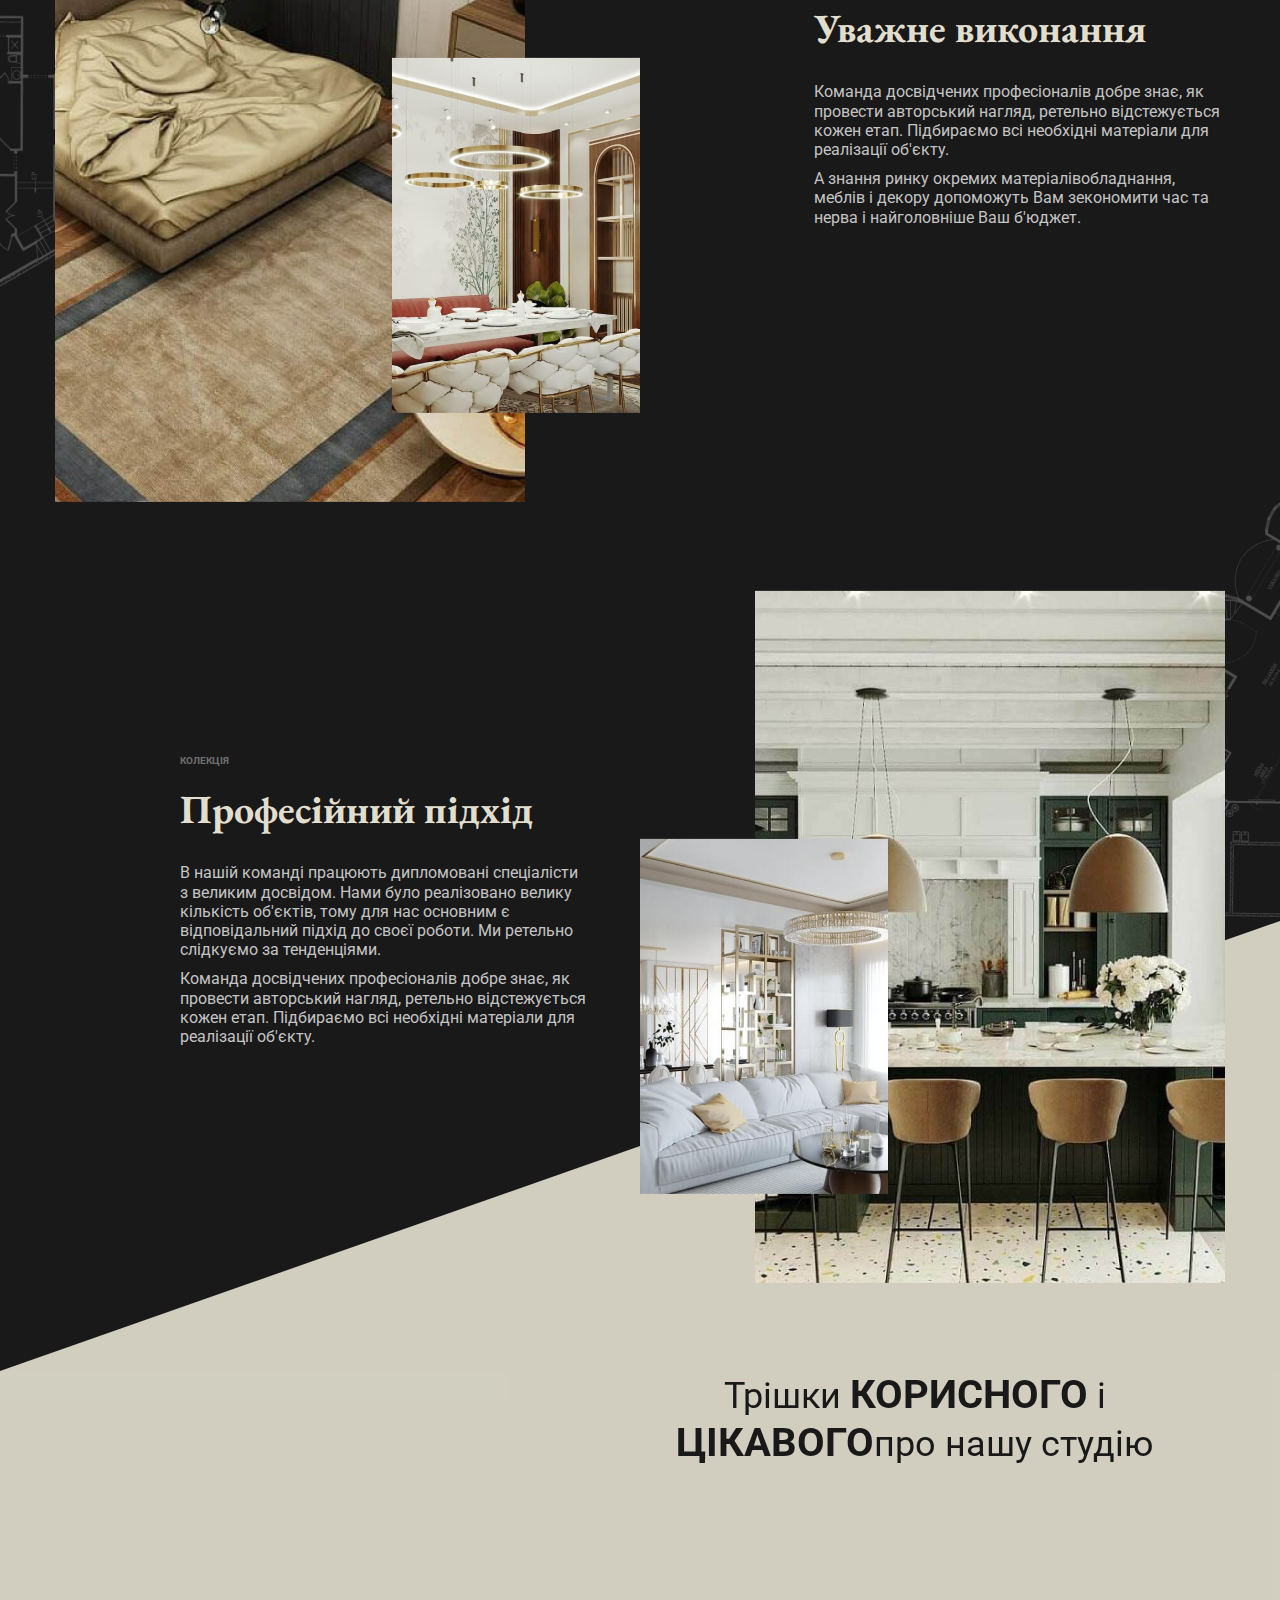
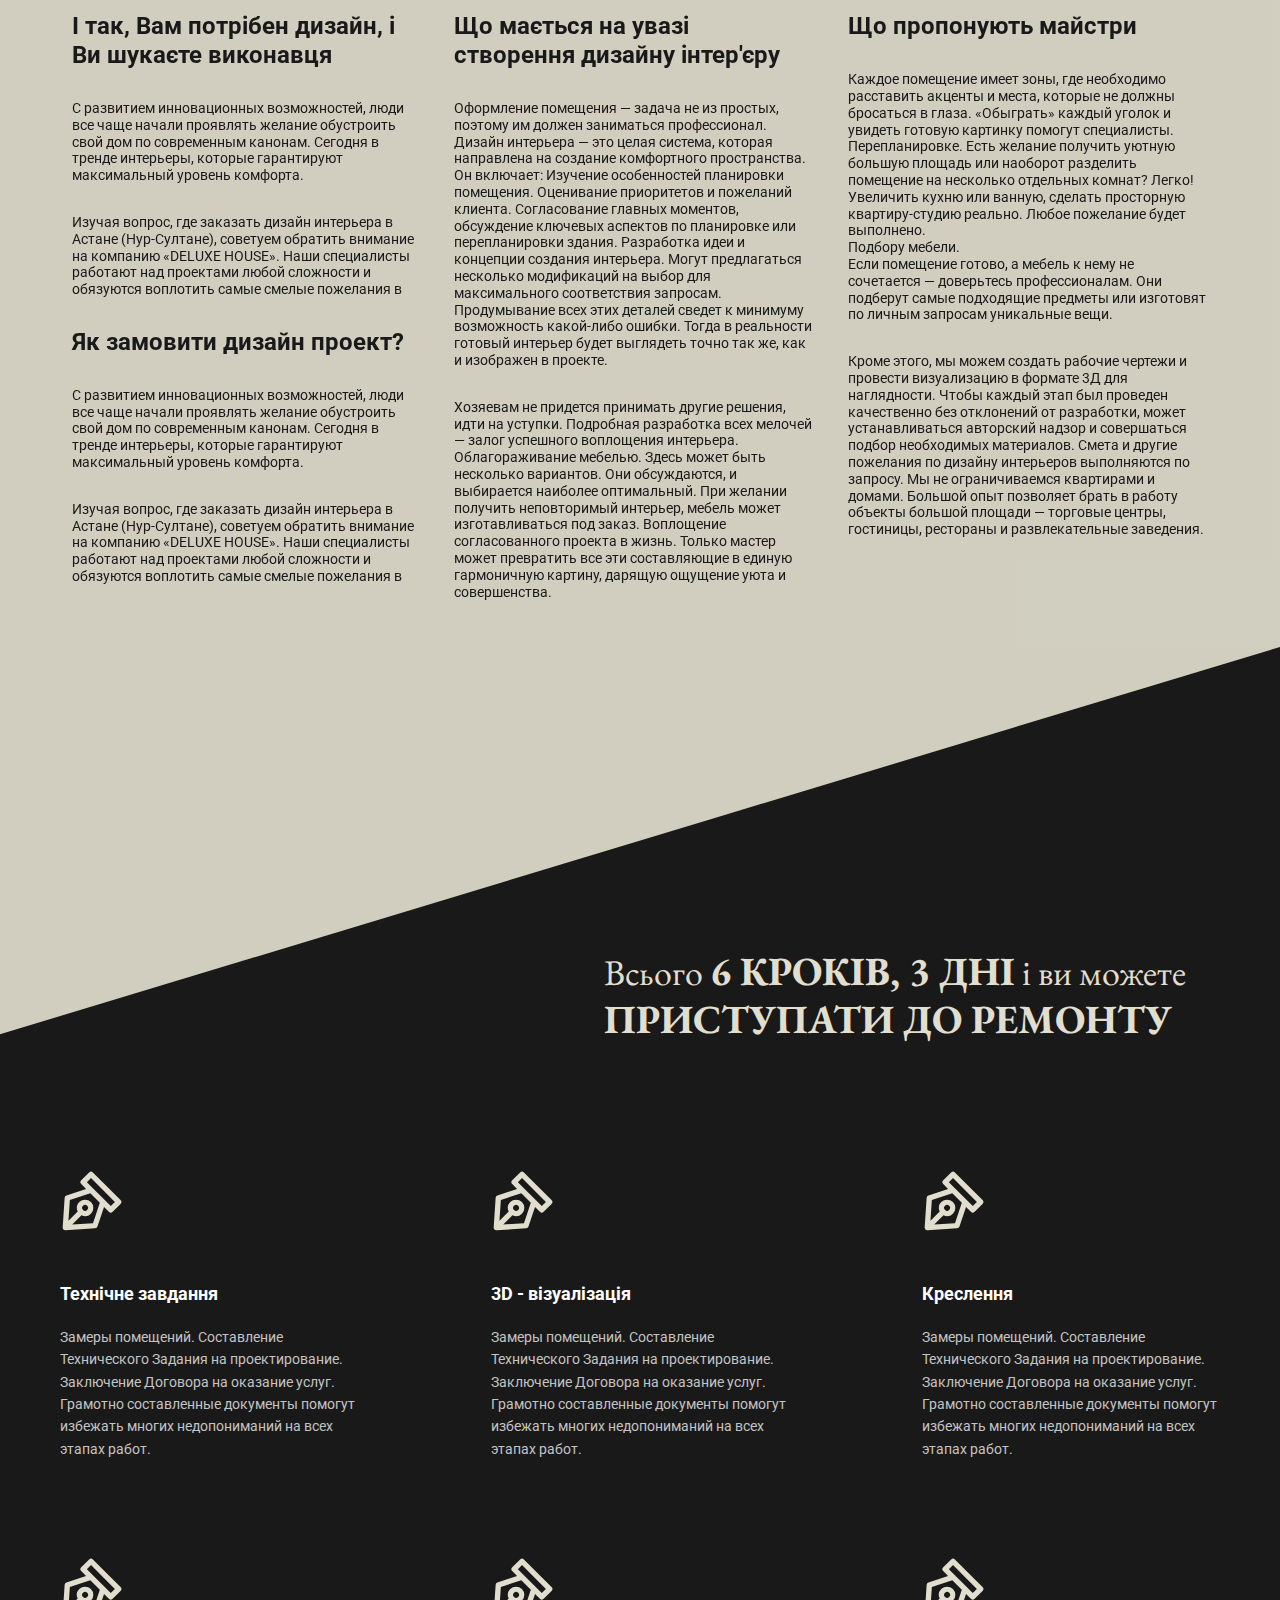
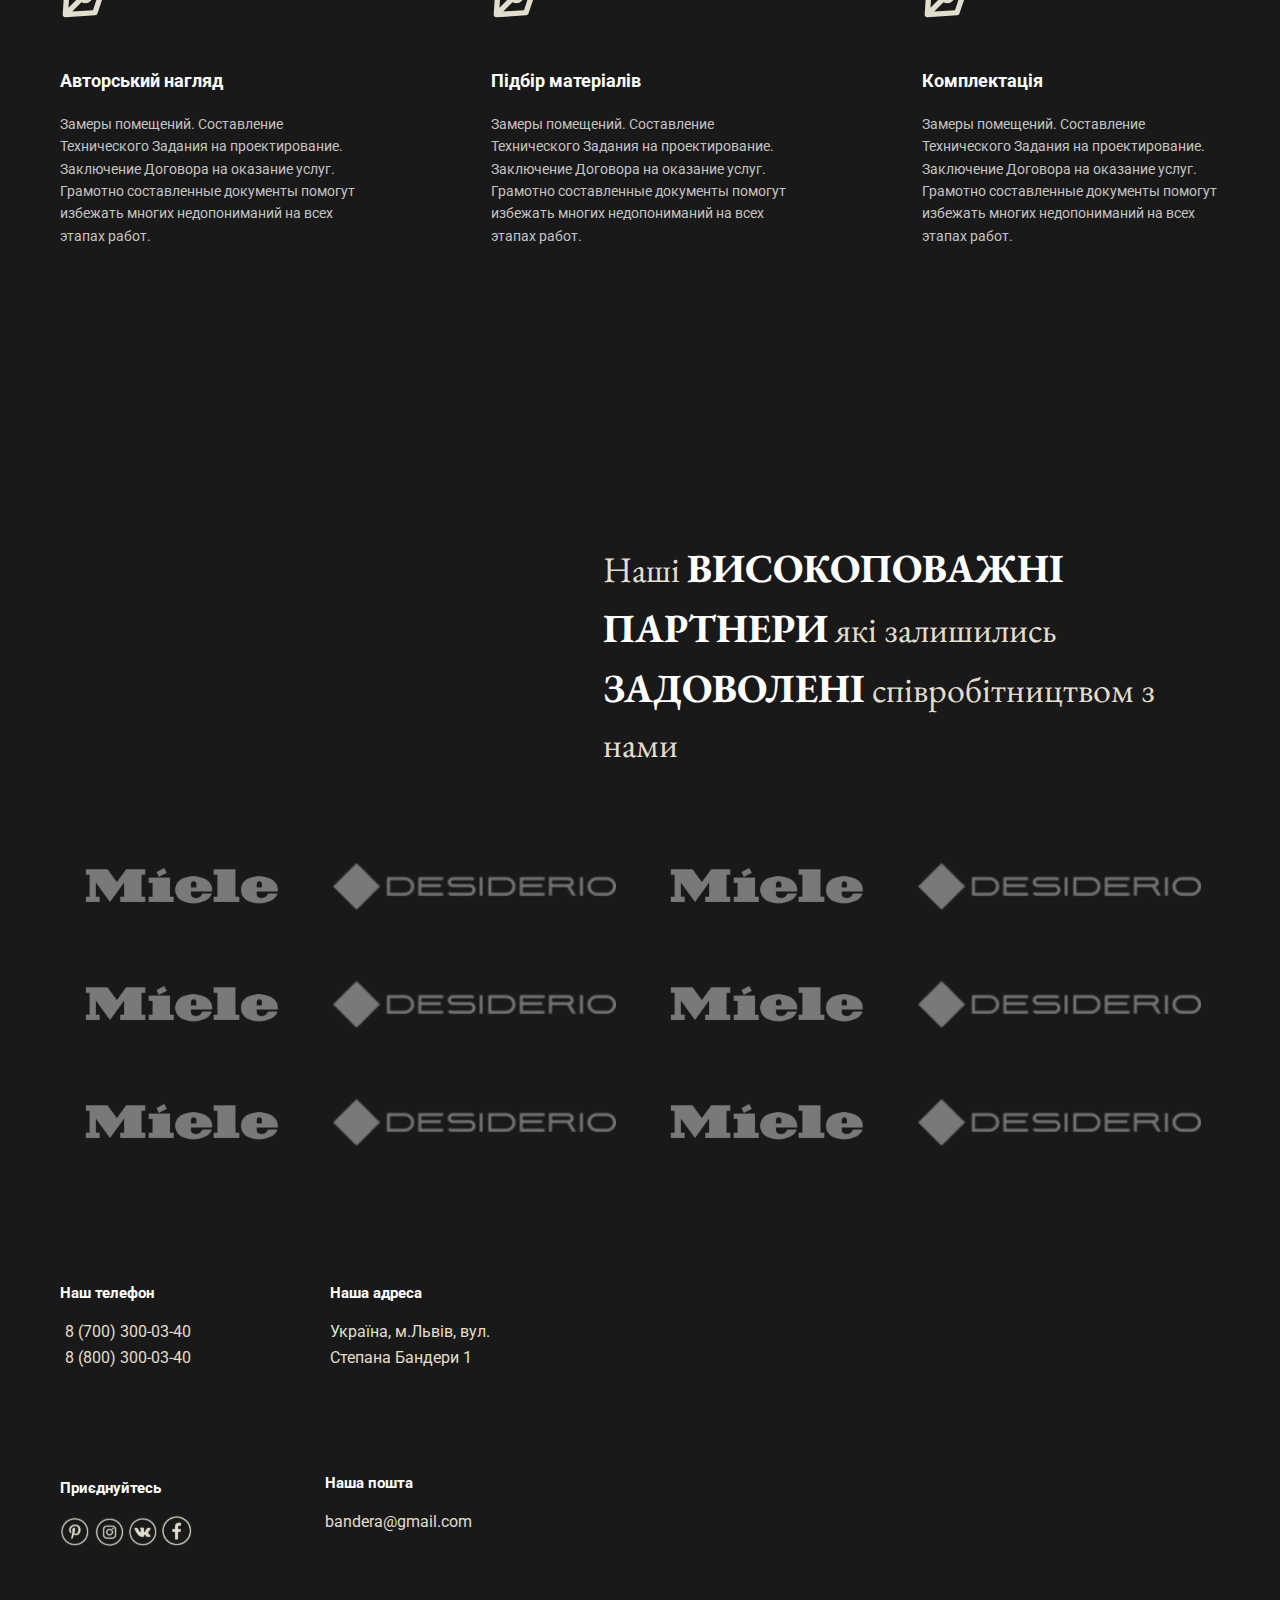
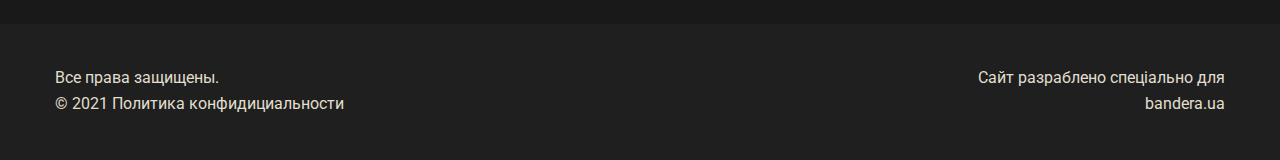
==== commit 6aeb751e: "correction" ====
--- a/index.html
+++ b/index.html
@@ -415,25 +415,11 @@
               <h5 class="design__statistics-title">позитивних відгуків</h5>
             </div>
           </div>
-        </div>
-        <div class="design__about">
-          <p class="design__about-text">Ми створюємо прекрасне</p>
-          <div class="design__about-img">
-            <svg width="84" height="67" viewBox="0 0 84 67" fill="none" xmlns="http://www.w3.org/2000/svg" xmlns:xlink="http://www.w3.org/1999/xlink">
-              <mask id="mask0_222o" style="mask-type:alpha" maskUnits="userSpaceOnUse" x="0" y="0" width="84" height="67">
-                <rect width="84" height="67" fill="url(#ttyy)"/>
-              </mask>
-              <g mask="url(#mask0_222o)">
-                <rect width="84" height="67" fill="url(#tt3)"/>
-                <rect width="84" height="67" fill="#E1DECE"/>
-              </g>
-              <defs>
-                <pattern id="tt3" patternContentUnits="objectBoundingBox" width="1" height="1">
-                  <use xlink:href="#image0_222o" transform="translate(0 -0.00567164) scale(0.000833333 0.00104478)"/>
-                </pattern>
-                <image id="image0_222o" width="1200" height="968" xlink:href="[data-uri]"/>
-              </defs>
-            </svg>
+          <div class="design__about">
+            <p class="design__about-text">Ми створюємо прекрасне</p>
+            <div class="design__about-img">
+              <svg class=""><use xlink:href="#detail-google-disc"></use></svg>
+            </div>
           </div>
         </div>
       </div>
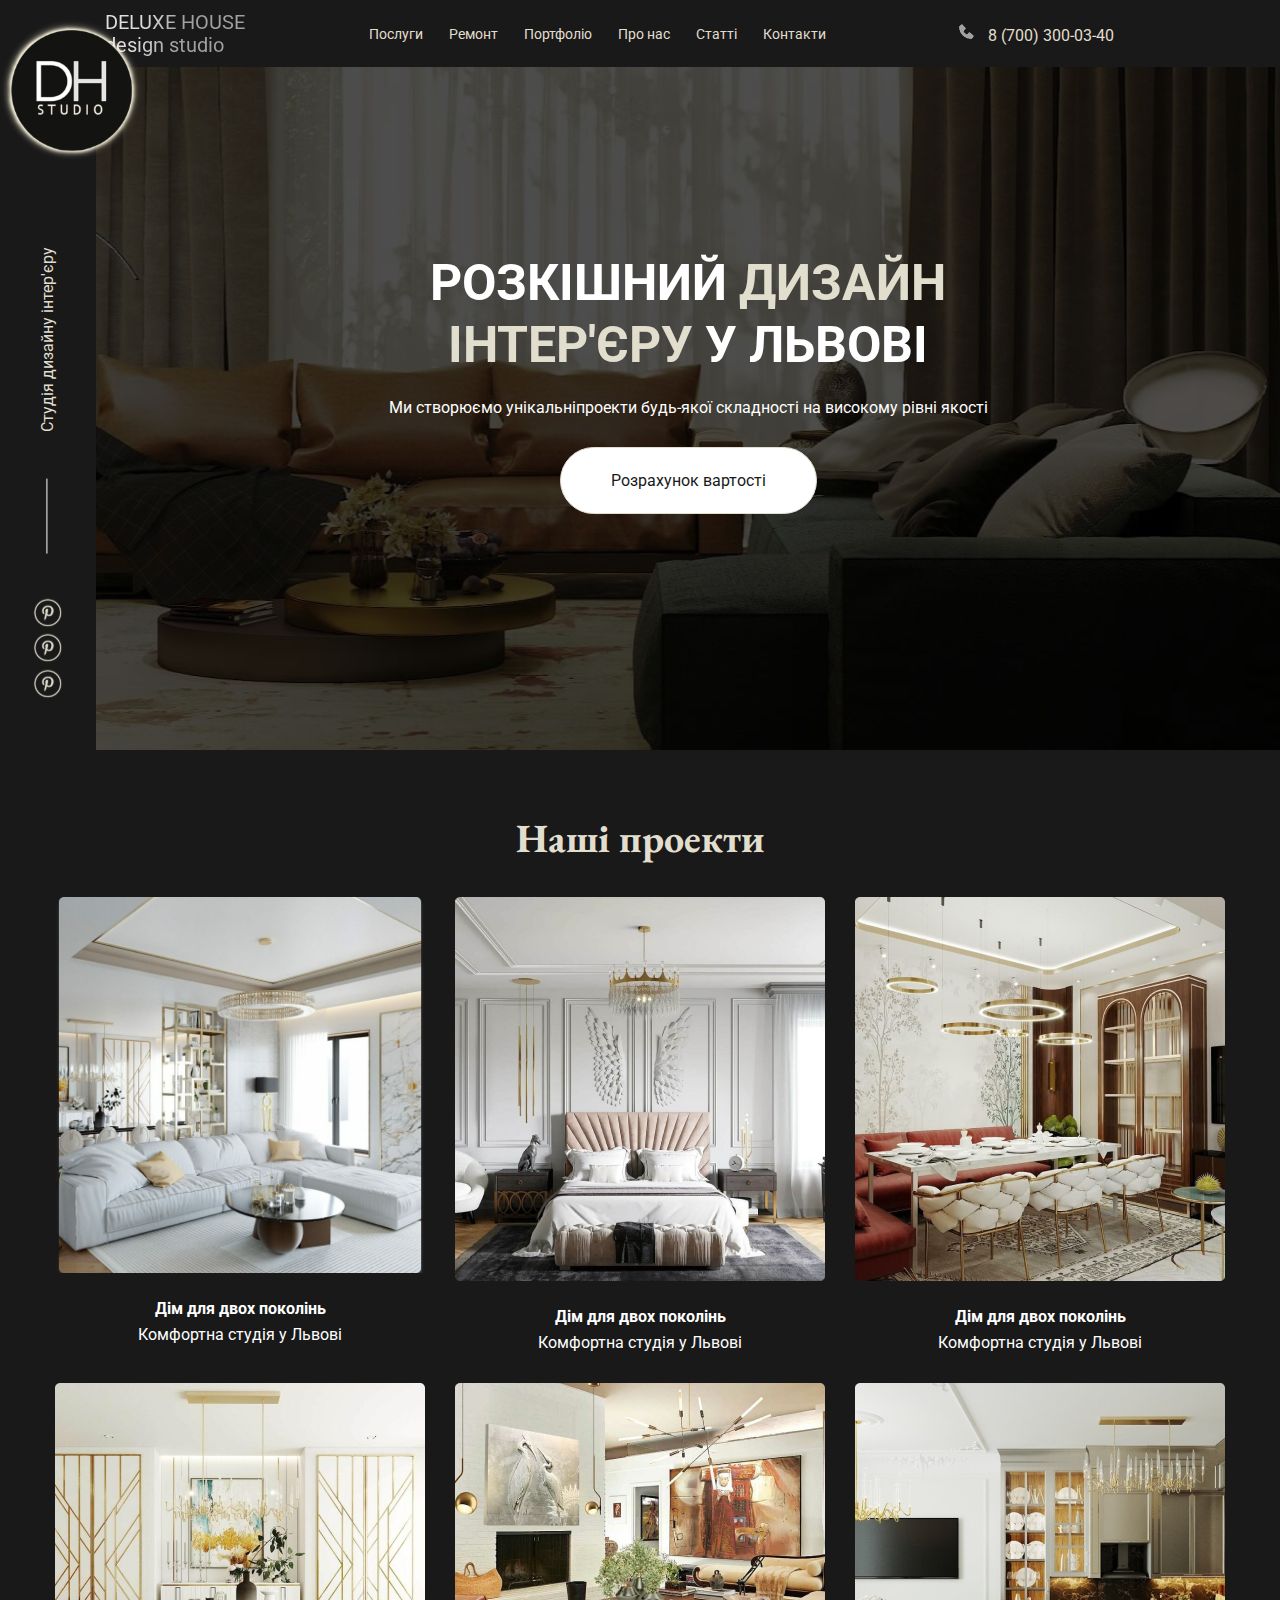
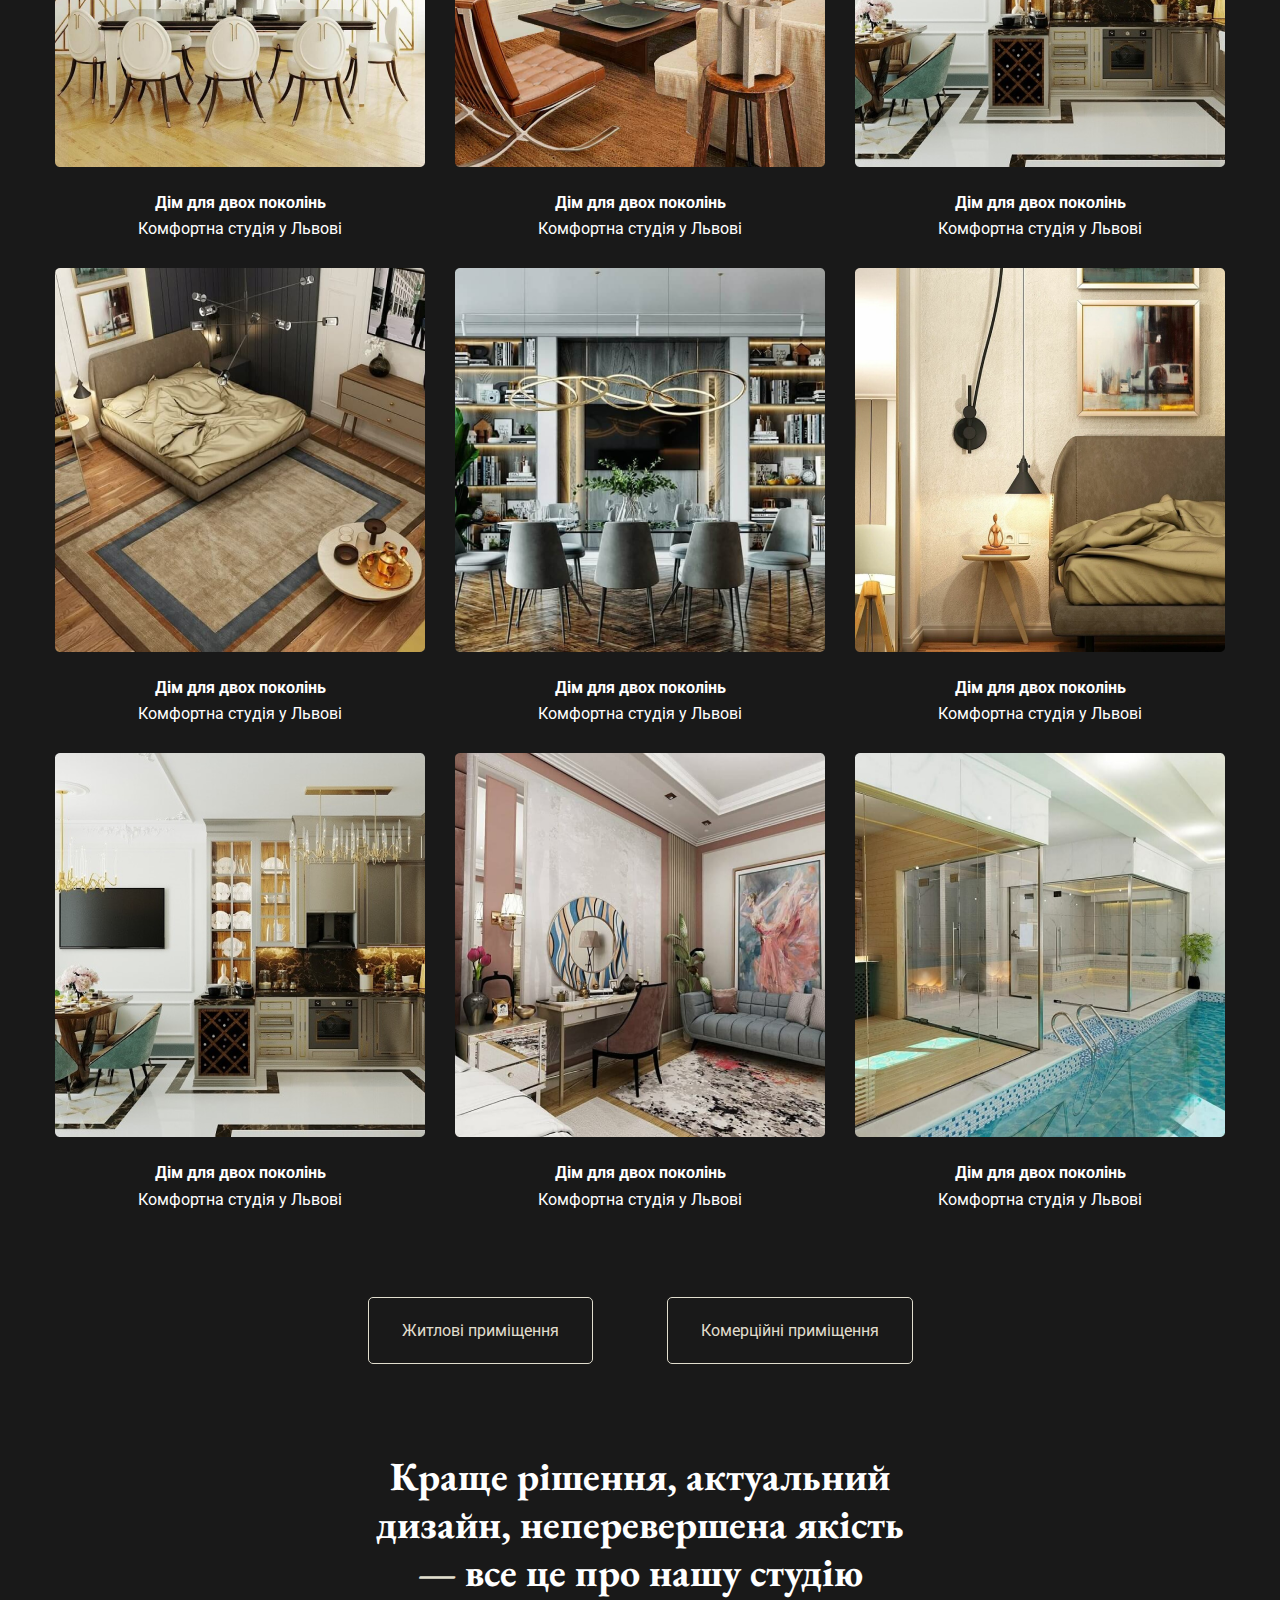
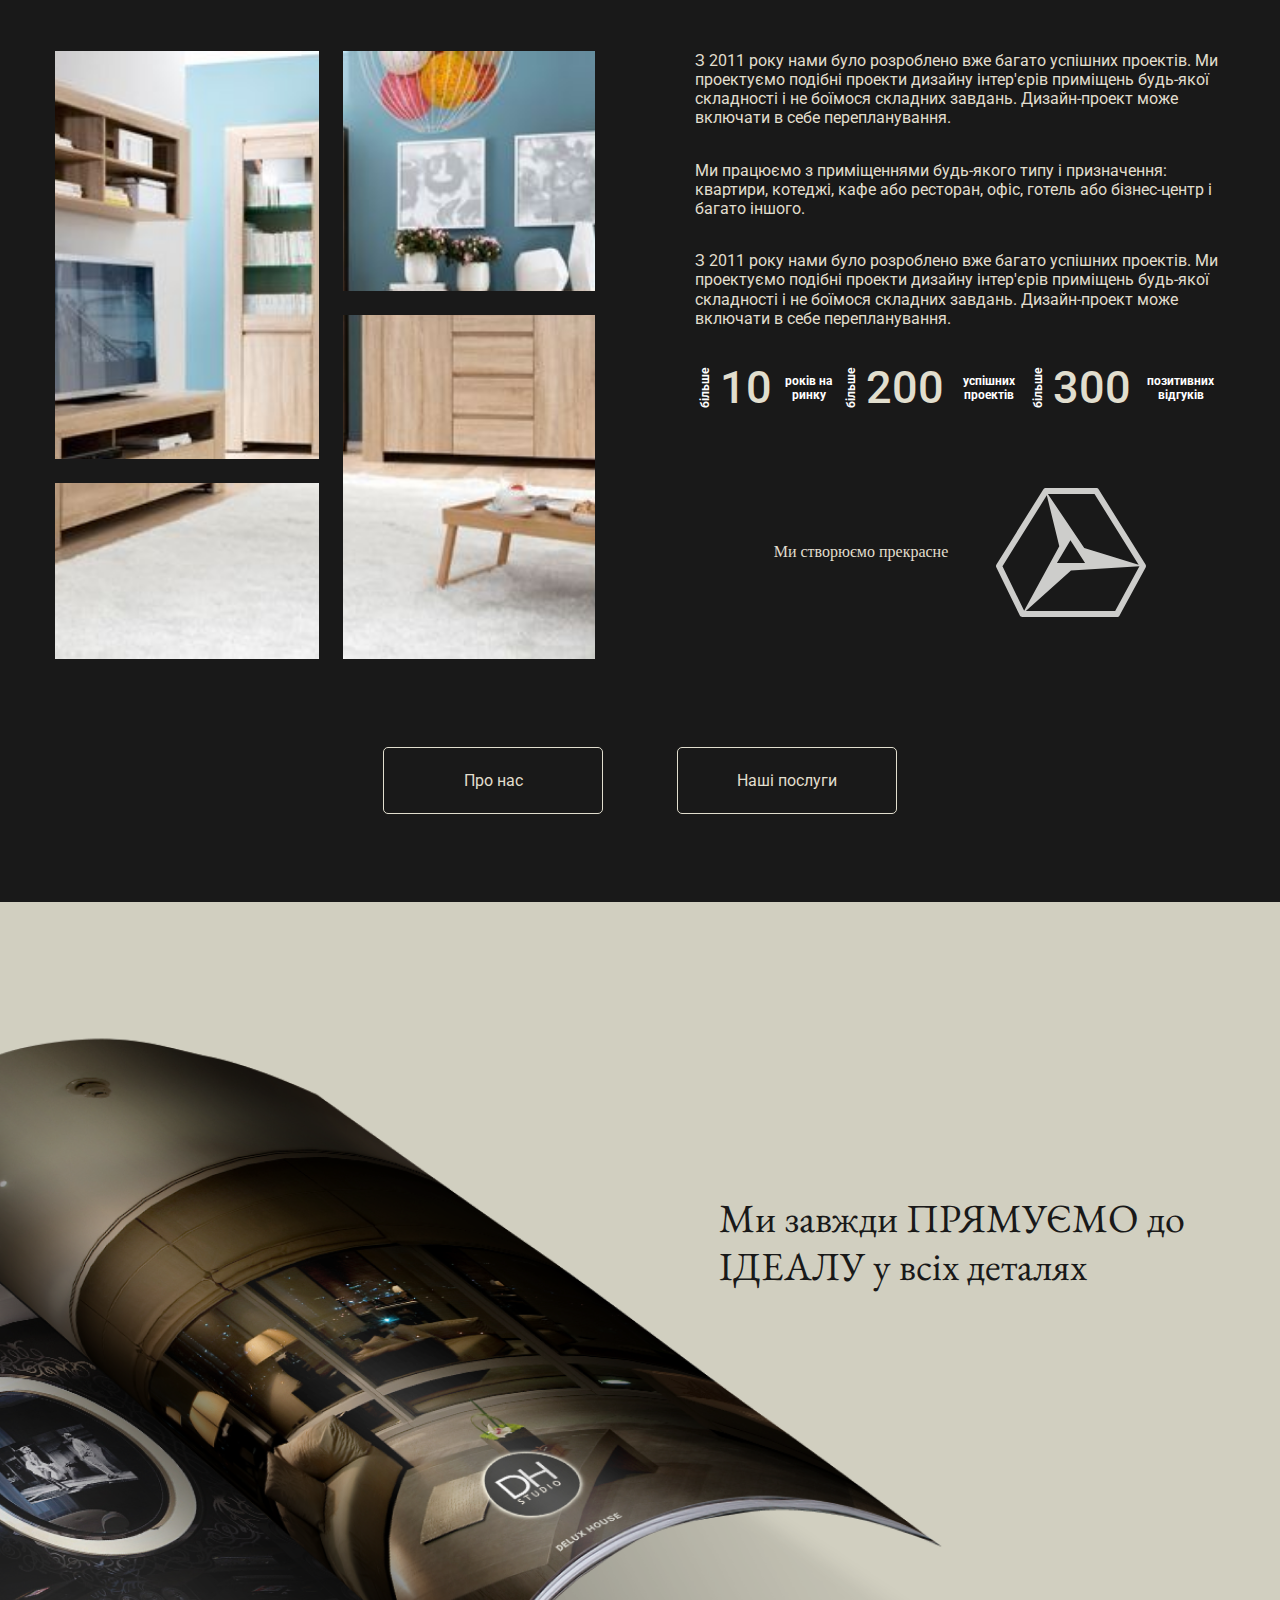
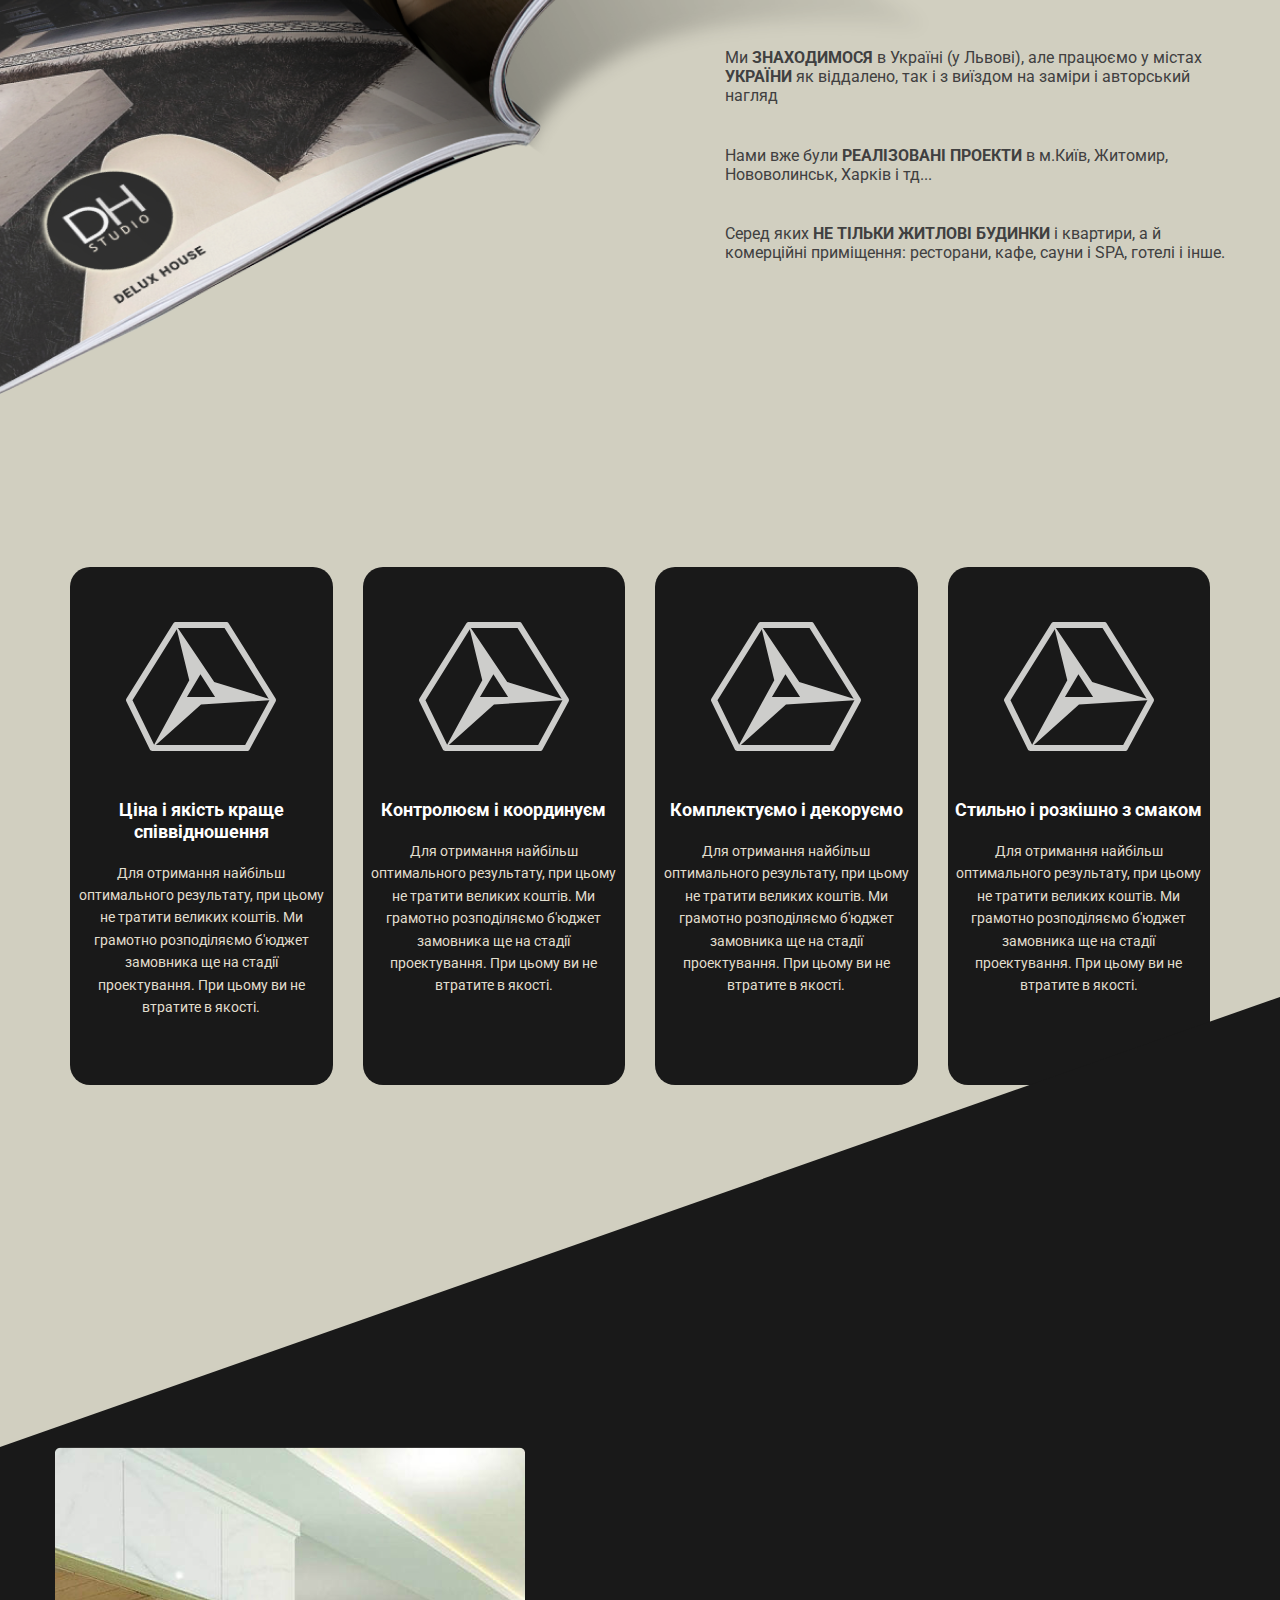
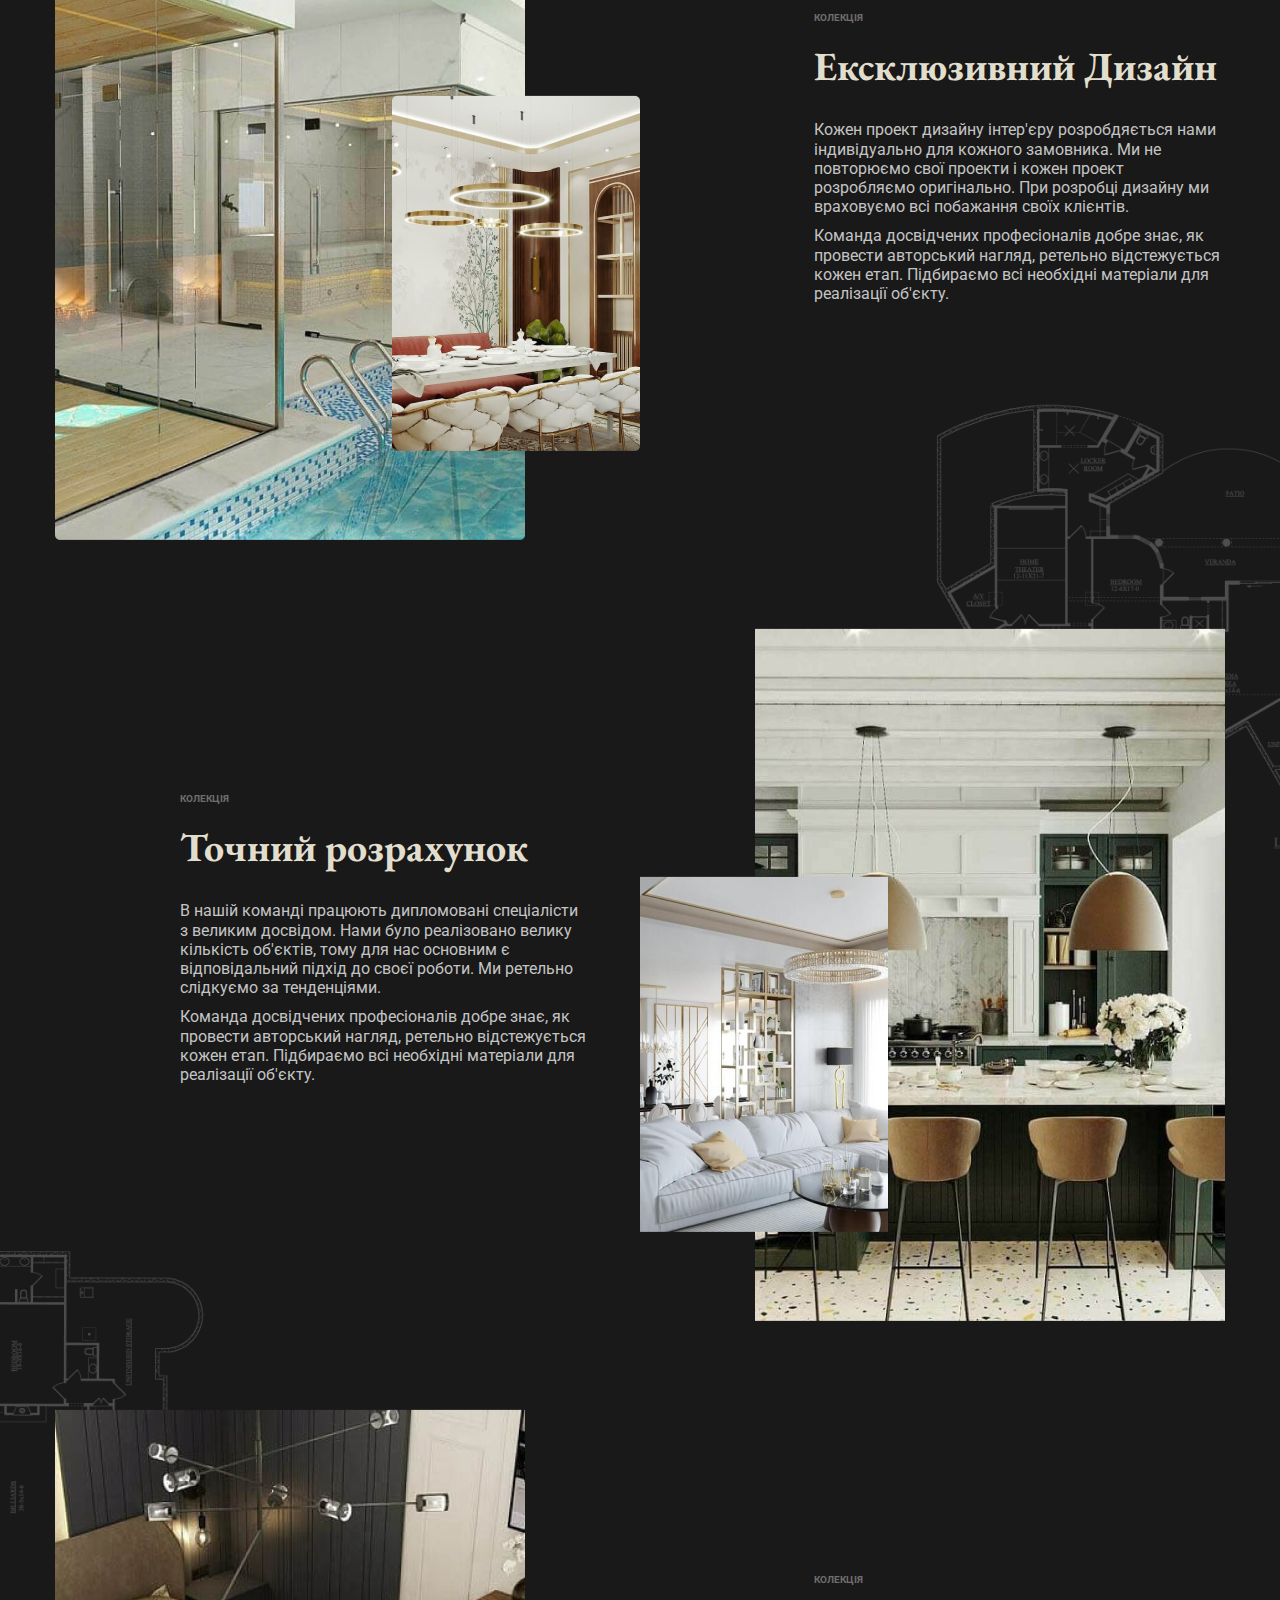
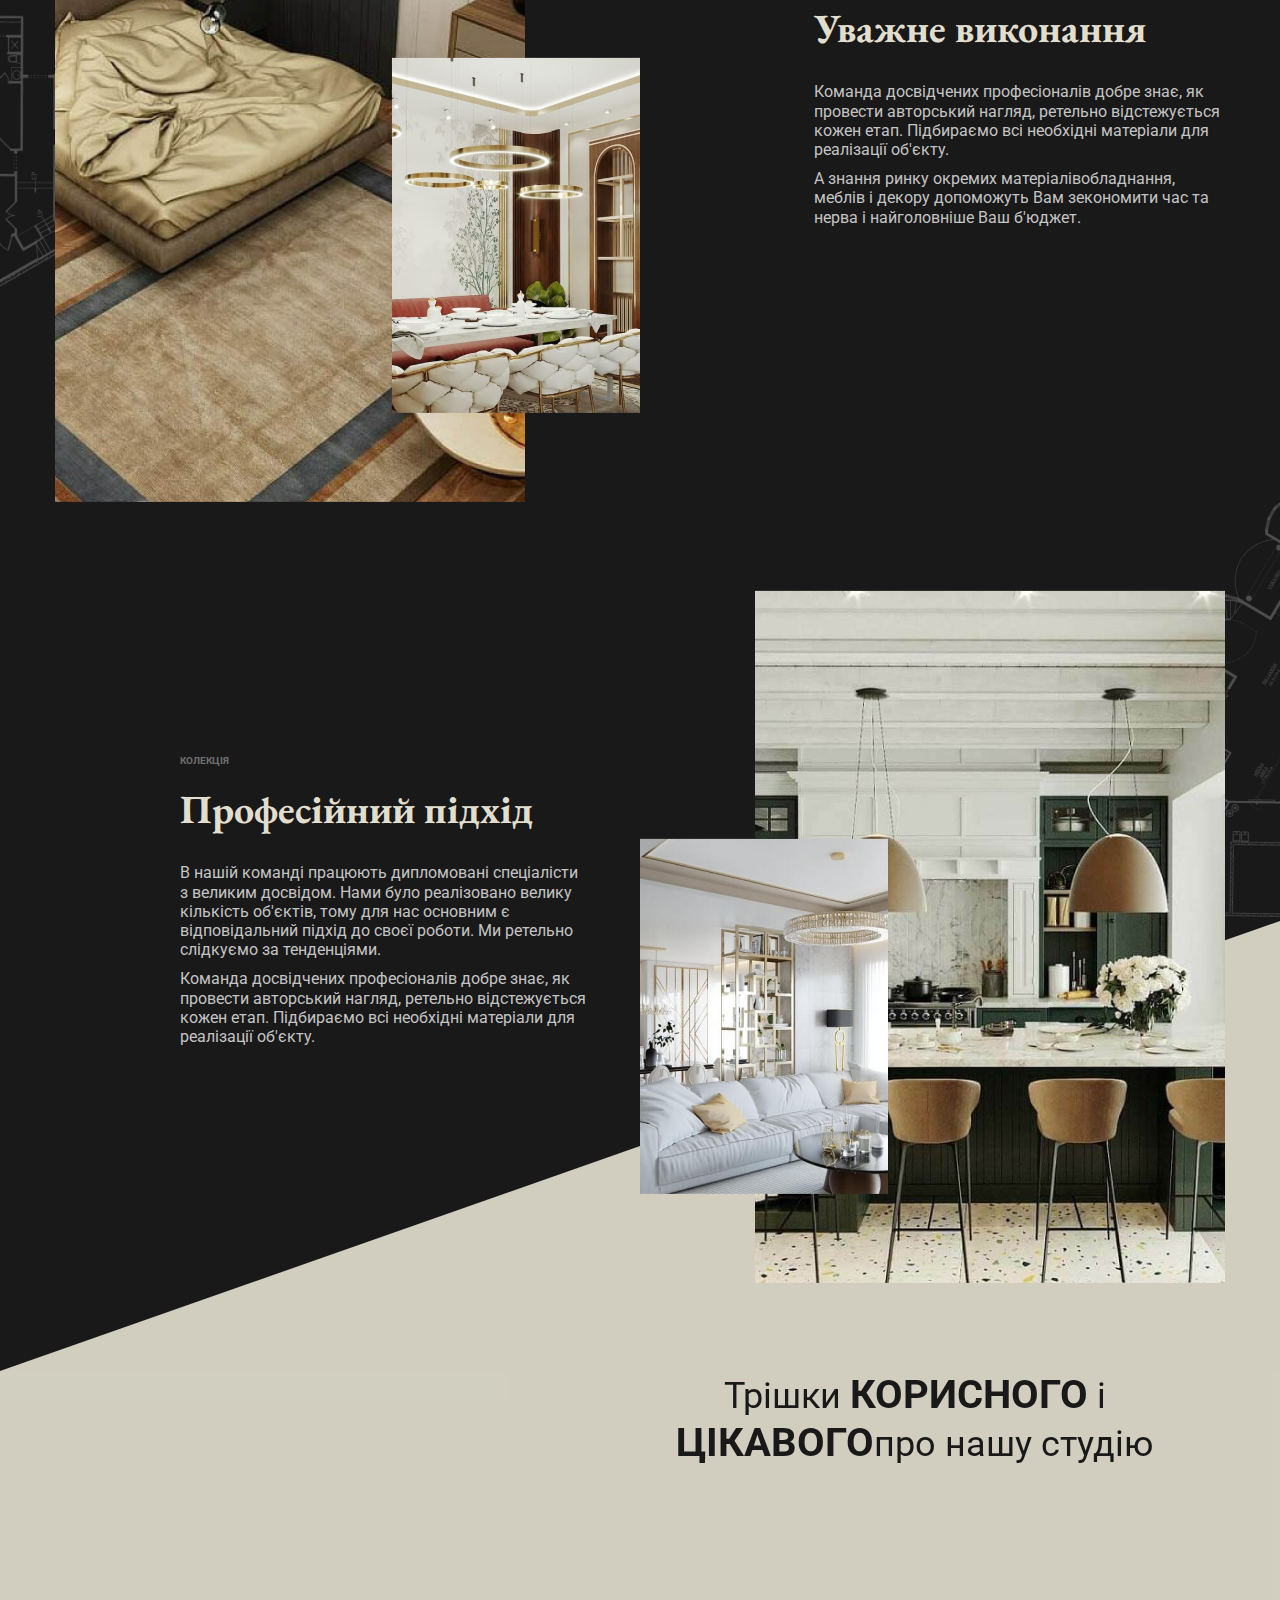
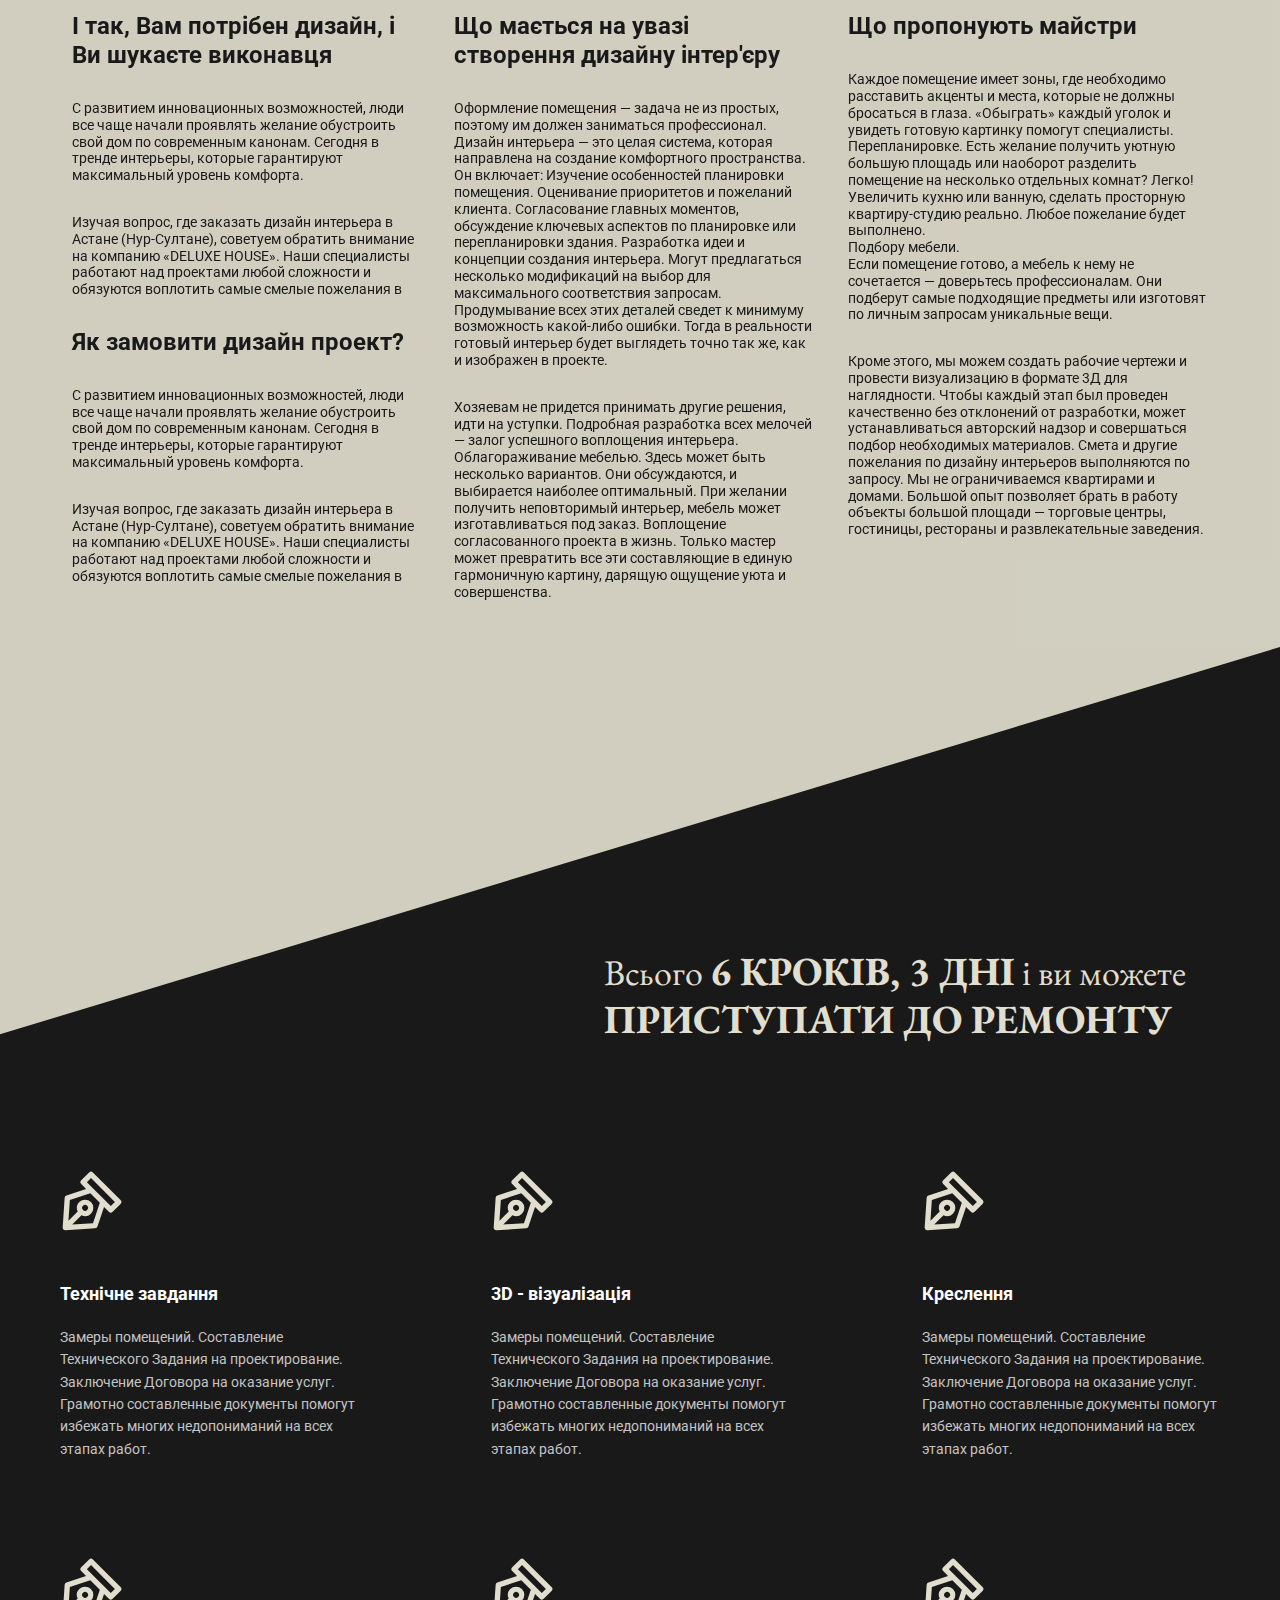
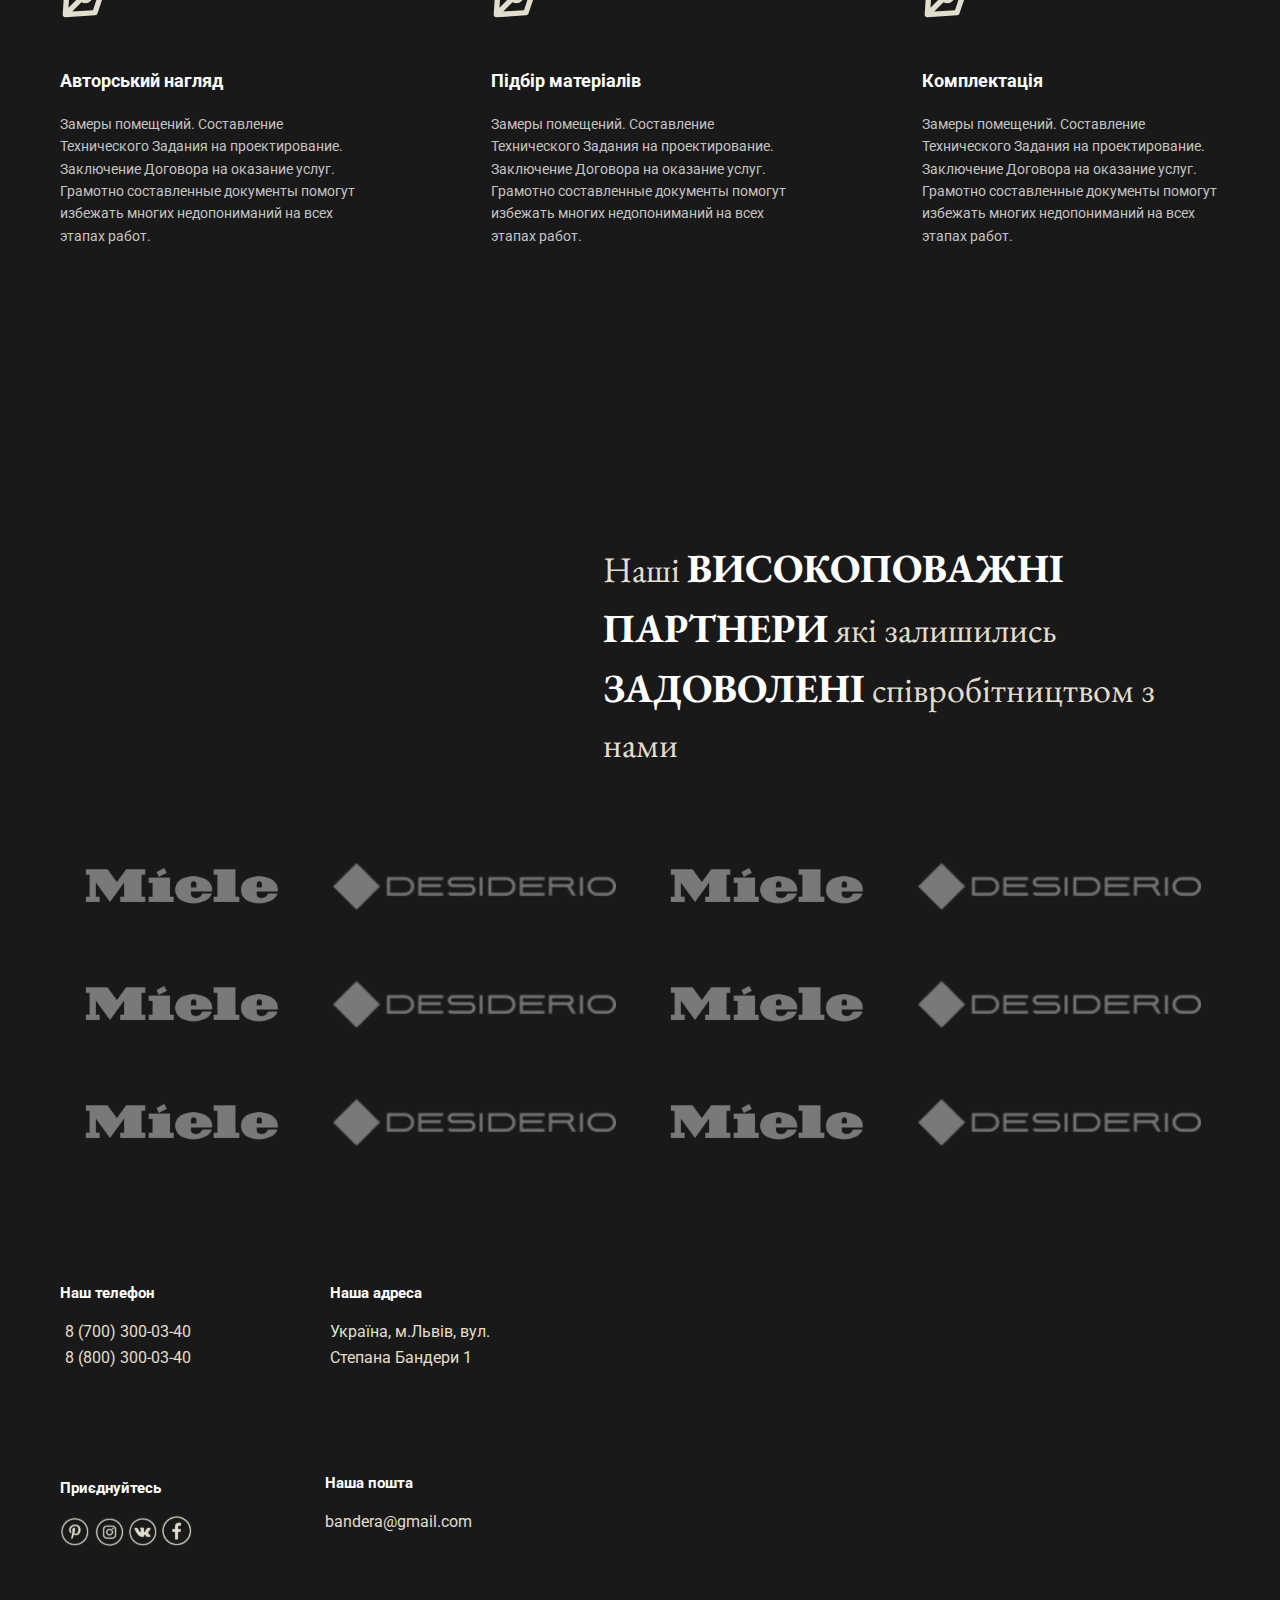
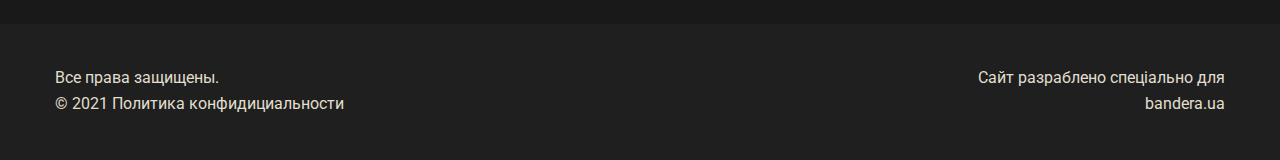
==== commit b5fdd1dd: "hhg" ====
--- a/index.html
+++ b/index.html
@@ -32,405 +32,405 @@
 
 
 <div class="wrapper">
-  <header class="header">
+
+ <header class="header">
+  <div class="container">
+    <div class="header__inner">
+      <a class="header__inner-logo" href="index.html">
+        DELUXE HOUSE <br> design studio            
+      </a>
+      <nav class="header__menu menu">
+        <ul class="header__inner-list">
+          <li class="header__inner-item">
+            <a class="header__inner-link" href="index.html">Послуги</a>
+          </li>
+          <li class="header__inner-item">
+            <a class="header__inner-link" href="services.html">Ремонт</a>
+          </li>
+          <li class="header__inner-item">
+            <a class="header__inner-link" href="residential.html">Портфоліо</a>
+          </li>
+          <li class="header__inner-item">
+            <a class="header__inner-link" href="about.html">Про нас</a>
+          </li>
+          <li class="header__inner-item">
+            <a class="header__inner-link" href="#">Статті</a>
+          </li>
+          <li class="header__inner-item">
+            <a class="header__inner-link" href="#">Контакти</a>
+          </li>
+        </ul>
+      </nav>
+      <div class="header__inner-phone">
+        <a class="header__inner-icon" href="tel:87003000340">
+          <svg width="19" height="19" viewBox="0 0 19 19" fill="none" xmlns="http://www.w3.org/2000/svg">
+            <path d="M16.2191 13.5692L13.001 10.6432C12.8489 10.5049 12.649 10.4312 12.4435 10.4375C12.238 10.4439 12.0431 10.5298 11.8998 10.6772L10.0053 12.6255C9.54931 12.5384 8.63256 12.2526 7.68889 11.3113C6.74522 10.3669 6.45943 9.44775 6.37472 8.99491L8.32143 7.09966C8.46901 6.95647 8.55508 6.76148 8.56143 6.55595C8.56779 6.35042 8.49392 6.15049 8.35547 5.99845L5.43026 2.78112C5.29176 2.62861 5.09925 2.5361 4.89364 2.52324C4.68802 2.51038 4.48549 2.57818 4.32906 2.71225L2.61114 4.18554C2.47427 4.3229 2.39258 4.50573 2.38156 4.69933C2.36968 4.89725 2.14326 9.5855 5.7786 13.2224C8.95001 16.393 12.9226 16.625 14.0167 16.625C14.1766 16.625 14.2748 16.6202 14.3009 16.6187C14.4945 16.6078 14.6772 16.5258 14.8139 16.3883L16.2864 14.6696C16.421 14.5136 16.4893 14.3113 16.4767 14.1057C16.4641 13.9001 16.3717 13.7075 16.2191 13.5692V13.5692Z" fill="#DCD7C0"/>
+            <path d="M16.2191 13.5692L13.001 10.6432C12.8489 10.5049 12.649 10.4312 12.4435 10.4375C12.238 10.4439 12.0431 10.5298 11.8998 10.6772L10.0053 12.6255C9.54931 12.5384 8.63256 12.2526 7.68889 11.3113C6.74522 10.3669 6.45943 9.44775 6.37472 8.99491L8.32143 7.09966C8.46901 6.95647 8.55508 6.76148 8.56143 6.55595C8.56779 6.35042 8.49392 6.15049 8.35547 5.99845L5.43026 2.78112C5.29176 2.62861 5.09925 2.5361 4.89364 2.52324C4.68802 2.51038 4.48549 2.57818 4.32906 2.71225L2.61114 4.18554C2.47427 4.3229 2.39258 4.50573 2.38156 4.69933C2.36968 4.89725 2.14326 9.5855 5.7786 13.2224C8.95001 16.393 12.9226 16.625 14.0167 16.625C14.1766 16.625 14.2748 16.6202 14.3009 16.6187C14.4945 16.6078 14.6772 16.5258 14.8139 16.3883L16.2864 14.6696C16.421 14.5136 16.4893 14.3113 16.4767 14.1057C16.4641 13.9001 16.3717 13.7075 16.2191 13.5692V13.5692Z" fill="url(#paint0_linear_222_16)"/>
+            <defs>
+              <linearGradient id="paint0_linear_222_16" x1="6.96305" y1="2.52169" x2="11.869" y2="4.02073" gradientUnits="userSpaceOnUse">
+                <stop offset="0.983598" stop-color="#A2A0A0"/>
+              </linearGradient>
+            </defs>
+          </svg>
+        </a>
+        <a class="header__inner-number" href="tel:87003000340">
+          8 (700) 300-03-40
+        </a>
+      </div>
+      <div class="menu-btn">
+        <span></span>
+        <span></span>
+        <span></span>
+      </div>
+    </div>
+  </div>
+</header>
+
+<main class="main">
+
+  <section class="top-main">
     <div class="container">
-      <div class="header__inner">
-        <a class="header__inner-logo" href="index.html">
-          DELUXE HOUSE <br> design studio            
-        </a>
-        <nav class="header__menu menu">
-          <ul class="header__inner-list">
-            <li class="header__inner-item">
-              <a class="header__inner-link" href="index.html">Послуги</a>
-            </li>
-            <li class="header__inner-item">
-              <a class="header__inner-link" href="services.html">Ремонт</a>
-            </li>
-            <li class="header__inner-item">
-              <a class="header__inner-link" href="residential.html">Портфоліо</a>
-            </li>
-            <li class="header__inner-item">
-              <a class="header__inner-link" href="about.html">Про нас</a>
-            </li>
-            <li class="header__inner-item">
-              <a class="header__inner-link" href="#">Статті</a>
-            </li>
-            <li class="header__inner-item">
-              <a class="header__inner-link" href="#">Контакти</a>
-            </li>
-          </ul>
-        </nav>
-        <div class="header__inner-phone">
-          <a class="header__inner-icon" href="tel:87003000340">
-            <svg width="19" height="19" viewBox="0 0 19 19" fill="none" xmlns="http://www.w3.org/2000/svg">
-              <path d="M16.2191 13.5692L13.001 10.6432C12.8489 10.5049 12.649 10.4312 12.4435 10.4375C12.238 10.4439 12.0431 10.5298 11.8998 10.6772L10.0053 12.6255C9.54931 12.5384 8.63256 12.2526 7.68889 11.3113C6.74522 10.3669 6.45943 9.44775 6.37472 8.99491L8.32143 7.09966C8.46901 6.95647 8.55508 6.76148 8.56143 6.55595C8.56779 6.35042 8.49392 6.15049 8.35547 5.99845L5.43026 2.78112C5.29176 2.62861 5.09925 2.5361 4.89364 2.52324C4.68802 2.51038 4.48549 2.57818 4.32906 2.71225L2.61114 4.18554C2.47427 4.3229 2.39258 4.50573 2.38156 4.69933C2.36968 4.89725 2.14326 9.5855 5.7786 13.2224C8.95001 16.393 12.9226 16.625 14.0167 16.625C14.1766 16.625 14.2748 16.6202 14.3009 16.6187C14.4945 16.6078 14.6772 16.5258 14.8139 16.3883L16.2864 14.6696C16.421 14.5136 16.4893 14.3113 16.4767 14.1057C16.4641 13.9001 16.3717 13.7075 16.2191 13.5692V13.5692Z" fill="#DCD7C0"/>
-              <path d="M16.2191 13.5692L13.001 10.6432C12.8489 10.5049 12.649 10.4312 12.4435 10.4375C12.238 10.4439 12.0431 10.5298 11.8998 10.6772L10.0053 12.6255C9.54931 12.5384 8.63256 12.2526 7.68889 11.3113C6.74522 10.3669 6.45943 9.44775 6.37472 8.99491L8.32143 7.09966C8.46901 6.95647 8.55508 6.76148 8.56143 6.55595C8.56779 6.35042 8.49392 6.15049 8.35547 5.99845L5.43026 2.78112C5.29176 2.62861 5.09925 2.5361 4.89364 2.52324C4.68802 2.51038 4.48549 2.57818 4.32906 2.71225L2.61114 4.18554C2.47427 4.3229 2.39258 4.50573 2.38156 4.69933C2.36968 4.89725 2.14326 9.5855 5.7786 13.2224C8.95001 16.393 12.9226 16.625 14.0167 16.625C14.1766 16.625 14.2748 16.6202 14.3009 16.6187C14.4945 16.6078 14.6772 16.5258 14.8139 16.3883L16.2864 14.6696C16.421 14.5136 16.4893 14.3113 16.4767 14.1057C16.4641 13.9001 16.3717 13.7075 16.2191 13.5692V13.5692Z" fill="url(#paint0_linear_222_16)"/>
-              <defs>
-                <linearGradient id="paint0_linear_222_16" x1="6.96305" y1="2.52169" x2="11.869" y2="4.02073" gradientUnits="userSpaceOnUse">
-                  <stop offset="0.983598" stop-color="#A2A0A0"/>
-                </linearGradient>
-              </defs>
-            </svg>
-          </a>
-          <a class="header__inner-number" href="tel:87003000340">
-            8 (700) 300-03-40
-          </a>
-        </div>
-        <div class="menu-btn">
-          <span></span>
-          <span></span>
-          <span></span>
-        </div>
-      </div>
-    </div>
-  </header>
-
-  <main class="main">
-
-    <section class="top-main">
-      <div class="container">
-        <div class="top-main__left">
-          <div class="top-main__social-logo">
-            <svg width="146" height="146" viewBox="0 0 146 146" fill="none" xmlns="http://www.w3.org/2000/svg" xmlns:xlink="http://www.w3.org/1999/xlink">
-              <rect width="146" height="146" fill="url(#pattt)"/>
-              <defs>
-                <pattern id="pattt" patternContentUnits="objectBoundingBox" width="1" height="1">
-                  <use xlink:href="#image0_222_3" transform="scale(0.00235294)"/>
-                </pattern>
-                <image id="image0_222_3" width="425" height="425" xlink:href="[data-uri]"/>
-              </defs>
-            </svg>
-
-          </div>
-          <p class="top-main__social-text">
-            Студія дизайну інтер'єру
-          </p>
-          <ul class="top-main__social-list">
-            <li class="top-main__social-item">
-              <a class="top-main__social-link" href="#">
-                <svg width="30" height="31" viewBox="0 0 30 31" fill="none" xmlns="http://www.w3.org/2000/svg" xmlns:xlink="http://www.w3.org/1999/xlink">
-                  <mask id="mask0_22_46" style="mask-type:alpha" maskUnits="userSpaceOnUse" x="0" y="0" width="30" height="31">
-                    <rect y="0.890625" width="30" height="30" fill="url(#efw)"/>
-                  </mask>
-                  <g mask="url(#mask0_22_46)">
-                    <rect y="0.890625" width="30" height="30" fill="url(#tyty)"/>
-                    <rect y="0.890625" width="30" height="30" fill="#E1DECE"/>
-                  </g>
-                  <defs>
-                    <pattern id="efw" patternContentUnits="objectBoundingBox" width="1" height="1">
-                      <use xlink:href="#image0_22_46" transform="scale(0.00980392)"/>
-                    </pattern>
-                    <pattern id="tyty" patternContentUnits="objectBoundingBox" width="1" height="1">
-                      <use xlink:href="#image0_22_46" transform="scale(0.00980392)"/>
-                    </pattern>
-                    <image id="image0_22_46" width="102" height="102" xlink:href="[data-uri]"/>
-                  </defs>
-                </svg>
-              </a>
-            </li>
-            <li class="top-main__social-item">
-              <a class="top-main__social-link" href="">
-                <svg width="30" height="31" viewBox="0 0 30 31" fill="none" xmlns="http://www.w3.org/2000/svg" xmlns:xlink="http://www.w3.org/1999/xlink">
-                  <mask id="mask0_222_4" style="mask-type:alpha" maskUnits="userSpaceOnUse" x="0" y="0" width="30" height="31">
-                    <rect y="0.890625" width="30" height="30" fill="url(#sdd)"/>
-                  </mask>
-                  <g mask="url(#mask0_222_4)">
-                    <rect y="0.890625" width="30" height="30" fill="url(#dfhdh)"/>
-                    <rect y="0.890625" width="30" height="30" fill="#E1DECE"/>
-                  </g>
-                  <defs>
-                    <pattern id="sdd" patternContentUnits="objectBoundingBox" width="1" height="1">
-                      <use xlink:href="#image0_222_4" transform="scale(0.00980392)"/>
-                    </pattern>
-                    <pattern id="dfhdh" patternContentUnits="objectBoundingBox" width="1" height="1">
-                      <use xlink:href="#image0_222_4" transform="scale(0.00980392)"/>
-                    </pattern>
-                    <image id="image0_222_4" width="102" height="102" xlink:href="[data-uri]"/>
-                  </defs>
-                </svg>
-              </a>
-            </li>  
-            <li class="top-main__social-item">
-              <a class="top-main__social-link" href="">
-                <svg width="30" height="31" viewBox="0 0 30 31" fill="none" xmlns="http://www.w3.org/2000/svg" xmlns:xlink="http://www.w3.org/1999/xlink">
-                  <mask id="mask0_222_6" style="mask-type:alpha" maskUnits="userSpaceOnUse" x="0" y="0" width="30" height="31">
-                    <rect y="0.890625" width="30" height="30" fill="url(#dfbfdb)"/>
-                  </mask>
-                  <g mask="url(#mask0_222_6)">
-                    <rect y="0.890625" width="30" height="30" fill="url(#sgsfb)"/>
-                    <rect y="0.890625" width="30" height="30" fill="#E1DECE"/>
-                  </g>
-                  <defs>
-                    <pattern id="dfbfdb" patternContentUnits="objectBoundingBox" width="1" height="1">
-                      <use xlink:href="#image0_222_6" transform="scale(0.00980392)"/>
-                    </pattern>
-                    <pattern id="sgsfb" patternContentUnits="objectBoundingBox" width="1" height="1">
-                      <use xlink:href="#image0_222_6" transform="scale(0.00980392)"/>
-                    </pattern>
-                    <image id="image0_222_6" width="102" height="102" xlink:href="[data-uri]"/>
-                  </defs>
-                </svg>
-              </a>
-            </li>   
-            <li class="top-main__social-item">
-              <a class="top-main__social-link" href="">
-                <svg width="30" height="31" viewBox="0 0 30 31" fill="none" xmlns="http://www.w3.org/2000/svg" xmlns:xlink="http://www.w3.org/1999/xlink">
-                  <mask id="mask0_77" style="mask-type:alpha" maskUnits="userSpaceOnUse" x="0" y="0" width="30" height="31">
-                    <rect y="0.890625" width="30" height="30" fill="url(#hgk)"/>
-                  </mask>
-                  <g mask="url(#mask0_77)">
-                    <rect y="0.890625" width="30" height="30" fill="url(#hh)"/>
-                    <rect y="0.890625" width="30" height="30" fill="#E1DECE"/>
-                  </g>
-                  <defs>
-                    <pattern id="hgk" patternContentUnits="objectBoundingBox" width="1" height="1">
-                      <use xlink:href="#image0_77" transform="scale(0.00980392)"/>
-                    </pattern>
-                    <pattern id="patter1" patternContentUnits="objectBoundingBox" width="1" height="1">
-                      <use xlink:href="#image0_77" transform="scale(0.00980392)"/>
-                    </pattern>
-                    <image id="image0_222_46" width="102" height="102" xlink:href="[data-uri]"/>
-                  </defs>
-                </svg>
-              </a>
-            </li>
-          </ul>     
-        </div>
-        <div class="top-main__inner">
-          <h1 class="top-main__inner-title">Розкішний <span>дизайн <br> інтер'єру</span> у Львові</h1>
-          <p class="top-main__inner-text">
-            Ми створюємо унікальніпроекти будь-якої складності на високому рівні якості
-          </p>
-          <button class="top-main__inner-button btn">Розрахунок вартості</button>
-          <p class="top-main__inner-text--bg">
-            <svg width="397" height="171" viewBox="0 0 397 171" fill="none" xmlns="http://www.w3.org/2000/svg">
-              <path d="M17.2695 65H1.88867V1.01562H17.2695V65ZM81.4297 65H66.0928L43.417 25.1855V65H27.9922V1.01562H43.417L66.0488 40.8301V1.01562H81.4297V65ZM140.097 12.9248H120.893V65H105.468V12.9248H86.6152V1.01562H140.097V12.9248ZM186.327 37.8857H162.069V53.1348H190.722V65H146.645V1.01562H190.81V12.9248H162.069V26.416H186.327V37.8857ZM220.78 42.4121H212.431V65H197.006V1.01562H222.187C229.774 1.01562 235.707 2.7002 239.984 6.06934C244.262 9.43848 246.4 14.1992 246.4 20.3516C246.4 24.8047 245.492 28.4961 243.676 31.4258C241.889 34.3555 239.076 36.7285 235.238 38.5449L248.598 64.3408V65H232.074L220.78 42.4121ZM212.431 30.5029H222.187C225.116 30.5029 227.313 29.7412 228.778 28.2178C230.272 26.665 231.02 24.5117 231.02 21.7578C231.02 19.0039 230.272 16.8506 228.778 15.2979C227.284 13.7158 225.087 12.9248 222.187 12.9248H212.431V30.5029ZM272.152 65H256.771V1.01562H272.152V65ZM337.06 34.3262C337.06 40.5664 335.902 46.0889 333.588 50.8936C331.273 55.6982 327.978 59.4043 323.7 62.0117C319.452 64.5898 314.604 65.8789 309.154 65.8789C303.705 65.8789 298.871 64.6338 294.652 62.1436C290.434 59.624 287.138 56.0352 284.765 51.377C282.421 46.7188 281.19 41.3721 281.073 35.3369V31.7334C281.073 25.4639 282.216 19.9414 284.501 15.166C286.815 10.3613 290.111 6.65527 294.389 4.04785C298.695 1.44043 303.588 0.136719 309.066 0.136719C314.486 0.136719 319.32 1.42578 323.568 4.00391C327.816 6.58203 331.112 10.2588 333.456 15.0342C335.829 19.7803 337.03 25.2295 337.06 31.3818V34.3262ZM321.371 31.6455C321.371 25.2881 320.302 20.4688 318.163 17.1875C316.054 13.877 313.021 12.2217 309.066 12.2217C301.332 12.2217 297.245 18.0225 296.806 29.624L296.762 34.3262C296.762 40.5957 297.802 45.415 299.882 48.7842C301.962 52.1533 305.053 53.8379 309.154 53.8379C313.051 53.8379 316.054 52.1826 318.163 48.8721C320.272 45.5615 321.342 40.8008 321.371 34.5898V31.6455ZM368.788 42.4121H360.438V65H345.014V1.01562H370.194C377.782 1.01562 383.715 2.7002 387.992 6.06934C392.27 9.43848 394.408 14.1992 394.408 20.3516C394.408 24.8047 393.5 28.4961 391.684 31.4258C389.896 34.3555 387.084 36.7285 383.246 38.5449L396.605 64.3408V65H380.082L368.788 42.4121ZM360.438 30.5029H370.194C373.124 30.5029 375.321 29.7412 376.786 28.2178C378.28 26.665 379.027 24.5117 379.027 21.7578C379.027 19.0039 378.28 16.8506 376.786 15.2979C375.292 13.7158 373.095 12.9248 370.194 12.9248H360.438V30.5029ZM0.833984 170V106.016H21.4443C27.0986 106.016 32.1816 107.305 36.6934 109.883C41.2051 112.432 44.7207 116.05 47.2402 120.737C49.7891 125.396 51.0781 130.625 51.1074 136.426V139.37C51.1074 145.229 49.8623 150.488 47.3721 155.146C44.9111 159.775 41.4248 163.408 36.9131 166.045C32.4307 168.652 27.4209 169.971 21.8838 170H0.833984ZM16.2588 117.925V158.135H21.6201C26.0439 158.135 29.4424 156.567 31.8154 153.433C34.1885 150.269 35.375 145.581 35.375 139.37V136.602C35.375 130.42 34.1885 125.762 31.8154 122.627C29.4424 119.492 25.9854 117.925 21.4443 117.925H16.2588ZM98.7002 142.886H74.4424V158.135H103.095V170H59.0176V106.016H103.183V117.925H74.4424V131.416H98.7002V142.886ZM142.382 152.993C142.382 150.737 141.576 148.979 139.965 147.72C138.383 146.46 135.585 145.156 131.571 143.809C127.558 142.461 124.276 141.157 121.728 139.897C113.437 135.825 109.291 130.229 109.291 123.11C109.291 119.565 110.316 116.445 112.367 113.75C114.447 111.025 117.377 108.916 121.156 107.422C124.936 105.898 129.184 105.137 133.9 105.137C138.5 105.137 142.616 105.957 146.249 107.598C149.911 109.238 152.753 111.582 154.774 114.629C156.796 117.646 157.807 121.104 157.807 125H142.426C142.426 122.393 141.62 120.371 140.009 118.936C138.427 117.5 136.273 116.782 133.549 116.782C130.795 116.782 128.612 117.397 127.001 118.628C125.419 119.829 124.628 121.367 124.628 123.242C124.628 124.883 125.507 126.377 127.265 127.725C129.022 129.043 132.113 130.42 136.537 131.855C140.961 133.262 144.594 134.785 147.436 136.426C154.35 140.41 157.807 145.903 157.807 152.905C157.807 158.501 155.697 162.896 151.479 166.089C147.26 169.282 141.474 170.879 134.12 170.879C128.935 170.879 124.232 169.956 120.014 168.11C115.824 166.235 112.66 163.687 110.521 160.464C108.412 157.212 107.357 153.477 107.357 149.258H122.826C122.826 152.686 123.705 155.22 125.463 156.86C127.25 158.472 130.136 159.277 134.12 159.277C136.669 159.277 138.676 158.735 140.141 157.651C141.635 156.538 142.382 154.985 142.382 152.993ZM182.152 170H166.771V106.016H182.152V170ZM245.258 162.09C242.885 164.727 239.413 166.851 234.843 168.462C230.272 170.073 225.263 170.879 219.813 170.879C211.435 170.879 204.74 168.315 199.73 163.188C194.721 158.062 192.04 150.928 191.688 141.787L191.645 136.25C191.645 129.951 192.758 124.458 194.984 119.771C197.211 115.054 200.39 111.436 204.521 108.916C208.681 106.367 213.485 105.093 218.935 105.093C226.903 105.093 233.085 106.924 237.479 110.586C241.903 114.219 244.481 119.653 245.214 126.89H230.36C229.833 123.315 228.69 120.767 226.933 119.243C225.175 117.72 222.685 116.958 219.462 116.958C215.595 116.958 212.606 118.599 210.497 121.88C208.388 125.161 207.318 129.849 207.289 135.942V139.81C207.289 146.196 208.373 151.001 210.541 154.224C212.738 157.417 216.181 159.014 220.868 159.014C224.882 159.014 227.87 158.12 229.833 156.333V146.401H219.11V135.811H245.258V162.09ZM307.66 170H292.323L269.647 130.186V170H254.223V106.016H269.647L292.279 145.83V106.016H307.66V170Z" fill="url(#paint0_linear_222_39)" fill-opacity="0.45"/>
-              <defs>
-                <linearGradient id="paint0_linear_222_39" x1="-41.4669" y1="-262" x2="256.715" y2="112.025" gradientUnits="userSpaceOnUse">
-                  <stop offset="0.983598" stop-color="#DED36D" stop-opacity="0"/>
-                </linearGradient>
-              </defs>
-            </svg>
-          </p>
-        </div>
-      </div>
-    </section>
-
-    <section class="our-project">
-      <div class="container">
-        <h3 class="our-project__title">
-          Наші проекти
-        </h3>
-        <div class="project">
-          <div class="project__box">
-            <a class="project__box-link" href="#">
-              <img class="project__box-img" src="images/project/project-1.png" alt="images">
+      <div class="top-main__left">
+        <div class="top-main__social-logo">
+          <svg width="146" height="146" viewBox="0 0 146 146" fill="none" xmlns="http://www.w3.org/2000/svg" xmlns:xlink="http://www.w3.org/1999/xlink">
+            <rect width="146" height="146" fill="url(#pattt)"/>
+            <defs>
+              <pattern id="pattt" patternContentUnits="objectBoundingBox" width="1" height="1">
+                <use xlink:href="#image0_222_3" transform="scale(0.00235294)"/>
+              </pattern>
+              <image id="image0_222_3" width="425" height="425" xlink:href="[data-uri]"/>
+            </defs>
+          </svg>
+
+        </div>
+        <p class="top-main__social-text">
+          Студія дизайну інтер'єру
+        </p>
+        <ul class="top-main__social-list">
+          <li class="top-main__social-item">
+            <a class="top-main__social-link" href="#">
+              <svg width="30" height="31" viewBox="0 0 30 31" fill="none" xmlns="http://www.w3.org/2000/svg" xmlns:xlink="http://www.w3.org/1999/xlink">
+                <mask id="mask0_22_46" style="mask-type:alpha" maskUnits="userSpaceOnUse" x="0" y="0" width="30" height="31">
+                  <rect y="0.890625" width="30" height="30" fill="url(#efw)"/>
+                </mask>
+                <g mask="url(#mask0_22_46)">
+                  <rect y="0.890625" width="30" height="30" fill="url(#tyty)"/>
+                  <rect y="0.890625" width="30" height="30" fill="#E1DECE"/>
+                </g>
+                <defs>
+                  <pattern id="efw" patternContentUnits="objectBoundingBox" width="1" height="1">
+                    <use xlink:href="#image0_22_46" transform="scale(0.00980392)"/>
+                  </pattern>
+                  <pattern id="tyty" patternContentUnits="objectBoundingBox" width="1" height="1">
+                    <use xlink:href="#image0_22_46" transform="scale(0.00980392)"/>
+                  </pattern>
+                  <image id="image0_22_46" width="102" height="102" xlink:href="[data-uri]"/>
+                </defs>
+              </svg>
             </a>
-            <h5 class="project__box-subtitle">
-              Дім для двох поколінь
-            </h5>
-            <p class="project__box-name">
-              Комфортна студія у Львові
-            </p>
-          </div>
-          <div class="project__box">
-            <a class="project__box-link" href="#">
-              <img class="project__box-img" src="images/project/project-2.png" alt="images">
+          </li>
+          <li class="top-main__social-item">
+            <a class="top-main__social-link" href="">
+              <svg width="30" height="31" viewBox="0 0 30 31" fill="none" xmlns="http://www.w3.org/2000/svg" xmlns:xlink="http://www.w3.org/1999/xlink">
+                <mask id="mask0_222_4" style="mask-type:alpha" maskUnits="userSpaceOnUse" x="0" y="0" width="30" height="31">
+                  <rect y="0.890625" width="30" height="30" fill="url(#sdd)"/>
+                </mask>
+                <g mask="url(#mask0_222_4)">
+                  <rect y="0.890625" width="30" height="30" fill="url(#dfhdh)"/>
+                  <rect y="0.890625" width="30" height="30" fill="#E1DECE"/>
+                </g>
+                <defs>
+                  <pattern id="sdd" patternContentUnits="objectBoundingBox" width="1" height="1">
+                    <use xlink:href="#image0_222_4" transform="scale(0.00980392)"/>
+                  </pattern>
+                  <pattern id="dfhdh" patternContentUnits="objectBoundingBox" width="1" height="1">
+                    <use xlink:href="#image0_222_4" transform="scale(0.00980392)"/>
+                  </pattern>
+                  <image id="image0_222_4" width="102" height="102" xlink:href="[data-uri]"/>
+                </defs>
+              </svg>
             </a>
-            <h5 class="project__box-subtitle">
-              Дім для двох поколінь
-            </h5>
-            <p class="project__box-name">
-              Комфортна студія у Львові
-            </p>
-          </div>
-          <div class="project__box">
-            <a class="project__box-link" href="#">
-              <img class="project__box-img" src="images/project/project-3.png" alt="images">
+          </li>  
+          <li class="top-main__social-item">
+            <a class="top-main__social-link" href="">
+              <svg width="30" height="31" viewBox="0 0 30 31" fill="none" xmlns="http://www.w3.org/2000/svg" xmlns:xlink="http://www.w3.org/1999/xlink">
+                <mask id="mask0_222_6" style="mask-type:alpha" maskUnits="userSpaceOnUse" x="0" y="0" width="30" height="31">
+                  <rect y="0.890625" width="30" height="30" fill="url(#dfbfdb)"/>
+                </mask>
+                <g mask="url(#mask0_222_6)">
+                  <rect y="0.890625" width="30" height="30" fill="url(#sgsfb)"/>
+                  <rect y="0.890625" width="30" height="30" fill="#E1DECE"/>
+                </g>
+                <defs>
+                  <pattern id="dfbfdb" patternContentUnits="objectBoundingBox" width="1" height="1">
+                    <use xlink:href="#image0_222_6" transform="scale(0.00980392)"/>
+                  </pattern>
+                  <pattern id="sgsfb" patternContentUnits="objectBoundingBox" width="1" height="1">
+                    <use xlink:href="#image0_222_6" transform="scale(0.00980392)"/>
+                  </pattern>
+                  <image id="image0_222_6" width="102" height="102" xlink:href="[data-uri]"/>
+                </defs>
+              </svg>
             </a>
-            <h5 class="project__box-subtitle">
-              Дім для двох поколінь
-            </h5>
-            <p class="project__box-name">
-              Комфортна студія у Львові
-            </p>
-          </div>
-          <div class="project__box">
-            <a class="project__box-link" href="#">
-              <img class="project__box-img" src="images/project/project-4.png" alt="images">
+          </li>   
+          <li class="top-main__social-item">
+            <a class="top-main__social-link" href="">
+              <svg width="30" height="31" viewBox="0 0 30 31" fill="none" xmlns="http://www.w3.org/2000/svg" xmlns:xlink="http://www.w3.org/1999/xlink">
+                <mask id="mask0_77" style="mask-type:alpha" maskUnits="userSpaceOnUse" x="0" y="0" width="30" height="31">
+                  <rect y="0.890625" width="30" height="30" fill="url(#hgk)"/>
+                </mask>
+                <g mask="url(#mask0_77)">
+                  <rect y="0.890625" width="30" height="30" fill="url(#hh)"/>
+                  <rect y="0.890625" width="30" height="30" fill="#E1DECE"/>
+                </g>
+                <defs>
+                  <pattern id="hgk" patternContentUnits="objectBoundingBox" width="1" height="1">
+                    <use xlink:href="#image0_77" transform="scale(0.00980392)"/>
+                  </pattern>
+                  <pattern id="patter1" patternContentUnits="objectBoundingBox" width="1" height="1">
+                    <use xlink:href="#image0_77" transform="scale(0.00980392)"/>
+                  </pattern>
+                  <image id="image0_222_46" width="102" height="102" xlink:href="[data-uri]"/>
+                </defs>
+              </svg>
             </a>
-            <h5 class="project__box-subtitle">
-              Дім для двох поколінь
-            </h5>
-            <p class="project__box-name">
-              Комфортна студія у Львові
-            </p>
-          </div>
-          <div class="project__box">
-            <a class="project__box-link" href="#">
-              <img class="project__box-img" src="images/project/project-5.png" alt="images">
-            </a>
-            <h5 class="project__box-subtitle">
-              Дім для двох поколінь
-            </h5>
-            <p class="project__box-name">
-              Комфортна студія у Львові
-            </p>
-          </div>
-          <div class="project__box">
-            <a class="project__box-link" href="#">
-              <img class="project__box-img" src="images/project/project-6.png" alt="images">
-            </a>
-            <h5 class="project__box-subtitle">
-              Дім для двох поколінь
-            </h5>
-            <p class="project__box-name">
-              Комфортна студія у Львові
-            </p>
-          </div>
-          <div class="project__box">
-            <a class="project__box-link" href="#">
-              <img class="project__box-img" src="images/project/project-7.png" alt="images">
-            </a>
-            <h5 class="project__box-subtitle">
-              Дім для двох поколінь
-            </h5>
-            <p class="project__box-name">
-              Комфортна студія у Львові
-            </p>
-          </div>
-          <div class="project__box">
-            <a class="project__box-link" href="#">
-              <img class="project__box-img" src="images/project/project-8.png" alt="images">
-            </a>
-            <h5 class="project__box-subtitle">
-              Дім для двох поколінь
-            </h5>
-            <p class="project__box-name">
-              Комфортна студія у Львові
-            </p>
-          </div>
-          <div class="project__box">
-            <a class="project__box-link" href="#">
-              <img class="project__box-img" src="images/project/project-9.png" alt="images">
-            </a>
-            <h5 class="project__box-subtitle">
-              Дім для двох поколінь
-            </h5>
-            <p class="project__box-name">
-              Комфортна студія у Львові
-            </p>
-          </div>
-          <div class="project__box">
-            <a class="project__box-link" href="#">
-              <img class="project__box-img" src="images/project/project-10.png" alt="images">
-            </a>
-            <h5 class="project__box-subtitle">
-              Дім для двох поколінь
-            </h5>
-            <p class="project__box-name">
-              Комфортна студія у Львові
-            </p>
-          </div>
-          <div class="project__box">
-            <a class="project__box-link" href="#">
-              <img class="project__box-img" src="images/project/project-11.png" alt="images">
-            </a>
-            <h5 class="project__box-subtitle">
-              Дім для двох поколінь
-            </h5>
-            <p class="project__box-name">
-              Комфортна студія у Львові
-            </p>
-          </div>
-          <div class="project__box">
-            <a class="project__box-link" href="#">
-              <img class="project__box-img" src="images/project/project-12.png" alt="images">
-            </a>
-            <h5 class="project__box-subtitle">
-              Дім для двох поколінь
-            </h5>
-            <p class="project__box-name">
-              Комфортна студія у Львові
-            </p>
-          </div>
-        </div>
-        <div class="buttons">
-          <button class="button btn">Житлові приміщення</button>
-          <button class="button btn">Комерційні приміщення</button>
-        </div>
-
-      </div>
-    </section>
-
-    <section class="design">
-      <div class="container">
-
-        <div class="design__img-bg">
-          <svg width="376" height="171" viewBox="0 0 376 171" fill="none" xmlns="http://www.w3.org/2000/svg">
-            <path d="M-3.73047 65H-19.1113V1.01562H-3.73047V65ZM60.4297 65H45.0928L22.417 25.1855V65H6.99219V1.01562H22.417L45.0488 40.8301V1.01562H60.4297V65ZM119.097 12.9248H99.8926V65H84.4678V12.9248H65.6152V1.01562H119.097V12.9248ZM165.327 37.8857H141.069V53.1348H169.722V65H125.645V1.01562H169.81V12.9248H141.069V26.416H165.327V37.8857ZM199.78 42.4121H191.431V65H176.006V1.01562H201.187C208.774 1.01562 214.707 2.7002 218.984 6.06934C223.262 9.43848 225.4 14.1992 225.4 20.3516C225.4 24.8047 224.492 28.4961 222.676 31.4258C220.889 34.3555 218.076 36.7285 214.238 38.5449L227.598 64.3408V65H211.074L199.78 42.4121ZM191.431 30.5029H201.187C204.116 30.5029 206.313 29.7412 207.778 28.2178C209.272 26.665 210.02 24.5117 210.02 21.7578C210.02 19.0039 209.272 16.8506 207.778 15.2979C206.284 13.7158 204.087 12.9248 201.187 12.9248H191.431V30.5029ZM251.152 65H235.771V1.01562H251.152V65ZM316.06 34.3262C316.06 40.5664 314.902 46.0889 312.588 50.8936C310.273 55.6982 306.978 59.4043 302.7 62.0117C298.452 64.5898 293.604 65.8789 288.154 65.8789C282.705 65.8789 277.871 64.6338 273.652 62.1436C269.434 59.624 266.138 56.0352 263.765 51.377C261.421 46.7188 260.19 41.3721 260.073 35.3369V31.7334C260.073 25.4639 261.216 19.9414 263.501 15.166C265.815 10.3613 269.111 6.65527 273.389 4.04785C277.695 1.44043 282.588 0.136719 288.066 0.136719C293.486 0.136719 298.32 1.42578 302.568 4.00391C306.816 6.58203 310.112 10.2588 312.456 15.0342C314.829 19.7803 316.03 25.2295 316.06 31.3818V34.3262ZM300.371 31.6455C300.371 25.2881 299.302 20.4688 297.163 17.1875C295.054 13.877 292.021 12.2217 288.066 12.2217C280.332 12.2217 276.245 18.0225 275.806 29.624L275.762 34.3262C275.762 40.5957 276.802 45.415 278.882 48.7842C280.962 52.1533 284.053 53.8379 288.154 53.8379C292.051 53.8379 295.054 52.1826 297.163 48.8721C299.272 45.5615 300.342 40.8008 300.371 34.5898V31.6455ZM347.788 42.4121H339.438V65H324.014V1.01562H349.194C356.782 1.01562 362.715 2.7002 366.992 6.06934C371.27 9.43848 373.408 14.1992 373.408 20.3516C373.408 24.8047 372.5 28.4961 370.684 31.4258C368.896 34.3555 366.084 36.7285 362.246 38.5449L375.605 64.3408V65H359.082L347.788 42.4121ZM339.438 30.5029H349.194C352.124 30.5029 354.321 29.7412 355.786 28.2178C357.28 26.665 358.027 24.5117 358.027 21.7578C358.027 19.0039 357.28 16.8506 355.786 15.2979C354.292 13.7158 352.095 12.9248 349.194 12.9248H339.438V30.5029ZM-20.166 170V106.016H0.444336C6.09863 106.016 11.1816 107.305 15.6934 109.883C20.2051 112.432 23.7207 116.05 26.2402 120.737C28.7891 125.396 30.0781 130.625 30.1074 136.426V139.37C30.1074 145.229 28.8623 150.488 26.3721 155.146C23.9111 159.775 20.4248 163.408 15.9131 166.045C11.4307 168.652 6.4209 169.971 0.883789 170H-20.166ZM-4.74121 117.925V158.135H0.620117C5.04395 158.135 8.44238 156.567 10.8154 153.433C13.1885 150.269 14.375 145.581 14.375 139.37V136.602C14.375 130.42 13.1885 125.762 10.8154 122.627C8.44238 119.492 4.98535 117.925 0.444336 117.925H-4.74121ZM77.7002 142.886H53.4424V158.135H82.0947V170H38.0176V106.016H82.1826V117.925H53.4424V131.416H77.7002V142.886ZM121.382 152.993C121.382 150.737 120.576 148.979 118.965 147.72C117.383 146.46 114.585 145.156 110.571 143.809C106.558 142.461 103.276 141.157 100.728 139.897C92.4365 135.825 88.291 130.229 88.291 123.11C88.291 119.565 89.3164 116.445 91.3672 113.75C93.4473 111.025 96.377 108.916 100.156 107.422C103.936 105.898 108.184 105.137 112.9 105.137C117.5 105.137 121.616 105.957 125.249 107.598C128.911 109.238 131.753 111.582 133.774 114.629C135.796 117.646 136.807 121.104 136.807 125H121.426C121.426 122.393 120.62 120.371 119.009 118.936C117.427 117.5 115.273 116.782 112.549 116.782C109.795 116.782 107.612 117.397 106.001 118.628C104.419 119.829 103.628 121.367 103.628 123.242C103.628 124.883 104.507 126.377 106.265 127.725C108.022 129.043 111.113 130.42 115.537 131.855C119.961 133.262 123.594 134.785 126.436 136.426C133.35 140.41 136.807 145.903 136.807 152.905C136.807 158.501 134.697 162.896 130.479 166.089C126.26 169.282 120.474 170.879 113.12 170.879C107.935 170.879 103.232 169.956 99.0137 168.11C94.8242 166.235 91.6602 163.687 89.5215 160.464C87.4121 157.212 86.3574 153.477 86.3574 149.258H101.826C101.826 152.686 102.705 155.22 104.463 156.86C106.25 158.472 109.136 159.277 113.12 159.277C115.669 159.277 117.676 158.735 119.141 157.651C120.635 156.538 121.382 154.985 121.382 152.993ZM161.152 170H145.771V106.016H161.152V170ZM224.258 162.09C221.885 164.727 218.413 166.851 213.843 168.462C209.272 170.073 204.263 170.879 198.813 170.879C190.435 170.879 183.74 168.315 178.73 163.188C173.721 158.062 171.04 150.928 170.688 141.787L170.645 136.25C170.645 129.951 171.758 124.458 173.984 119.771C176.211 115.054 179.39 111.436 183.521 108.916C187.681 106.367 192.485 105.093 197.935 105.093C205.903 105.093 212.085 106.924 216.479 110.586C220.903 114.219 223.481 119.653 224.214 126.89H209.36C208.833 123.315 207.69 120.767 205.933 119.243C204.175 117.72 201.685 116.958 198.462 116.958C194.595 116.958 191.606 118.599 189.497 121.88C187.388 125.161 186.318 129.849 186.289 135.942V139.81C186.289 146.196 187.373 151.001 189.541 154.224C191.738 157.417 195.181 159.014 199.868 159.014C203.882 159.014 206.87 158.12 208.833 156.333V146.401H198.11V135.811H224.258V162.09ZM286.66 170H271.323L248.647 130.186V170H233.223V106.016H248.647L271.279 145.83V106.016H286.66V170Z" fill="url(#paint0_linear_222_106)" fill-opacity="0.45"/>
+          </li>
+        </ul>     
+      </div>
+      <div class="top-main__inner">
+        <h1 class="top-main__inner-title">Розкішний <span>дизайн <br> інтер'єру</span> у Львові</h1>
+        <p class="top-main__inner-text">
+          Ми створюємо унікальніпроекти будь-якої складності на високому рівні якості
+        </p>
+        <button class="top-main__inner-button btn">Розрахунок вартості</button>
+        <p class="top-main__inner-text--bg">
+          <svg width="397" height="171" viewBox="0 0 397 171" fill="none" xmlns="http://www.w3.org/2000/svg">
+            <path d="M17.2695 65H1.88867V1.01562H17.2695V65ZM81.4297 65H66.0928L43.417 25.1855V65H27.9922V1.01562H43.417L66.0488 40.8301V1.01562H81.4297V65ZM140.097 12.9248H120.893V65H105.468V12.9248H86.6152V1.01562H140.097V12.9248ZM186.327 37.8857H162.069V53.1348H190.722V65H146.645V1.01562H190.81V12.9248H162.069V26.416H186.327V37.8857ZM220.78 42.4121H212.431V65H197.006V1.01562H222.187C229.774 1.01562 235.707 2.7002 239.984 6.06934C244.262 9.43848 246.4 14.1992 246.4 20.3516C246.4 24.8047 245.492 28.4961 243.676 31.4258C241.889 34.3555 239.076 36.7285 235.238 38.5449L248.598 64.3408V65H232.074L220.78 42.4121ZM212.431 30.5029H222.187C225.116 30.5029 227.313 29.7412 228.778 28.2178C230.272 26.665 231.02 24.5117 231.02 21.7578C231.02 19.0039 230.272 16.8506 228.778 15.2979C227.284 13.7158 225.087 12.9248 222.187 12.9248H212.431V30.5029ZM272.152 65H256.771V1.01562H272.152V65ZM337.06 34.3262C337.06 40.5664 335.902 46.0889 333.588 50.8936C331.273 55.6982 327.978 59.4043 323.7 62.0117C319.452 64.5898 314.604 65.8789 309.154 65.8789C303.705 65.8789 298.871 64.6338 294.652 62.1436C290.434 59.624 287.138 56.0352 284.765 51.377C282.421 46.7188 281.19 41.3721 281.073 35.3369V31.7334C281.073 25.4639 282.216 19.9414 284.501 15.166C286.815 10.3613 290.111 6.65527 294.389 4.04785C298.695 1.44043 303.588 0.136719 309.066 0.136719C314.486 0.136719 319.32 1.42578 323.568 4.00391C327.816 6.58203 331.112 10.2588 333.456 15.0342C335.829 19.7803 337.03 25.2295 337.06 31.3818V34.3262ZM321.371 31.6455C321.371 25.2881 320.302 20.4688 318.163 17.1875C316.054 13.877 313.021 12.2217 309.066 12.2217C301.332 12.2217 297.245 18.0225 296.806 29.624L296.762 34.3262C296.762 40.5957 297.802 45.415 299.882 48.7842C301.962 52.1533 305.053 53.8379 309.154 53.8379C313.051 53.8379 316.054 52.1826 318.163 48.8721C320.272 45.5615 321.342 40.8008 321.371 34.5898V31.6455ZM368.788 42.4121H360.438V65H345.014V1.01562H370.194C377.782 1.01562 383.715 2.7002 387.992 6.06934C392.27 9.43848 394.408 14.1992 394.408 20.3516C394.408 24.8047 393.5 28.4961 391.684 31.4258C389.896 34.3555 387.084 36.7285 383.246 38.5449L396.605 64.3408V65H380.082L368.788 42.4121ZM360.438 30.5029H370.194C373.124 30.5029 375.321 29.7412 376.786 28.2178C378.28 26.665 379.027 24.5117 379.027 21.7578C379.027 19.0039 378.28 16.8506 376.786 15.2979C375.292 13.7158 373.095 12.9248 370.194 12.9248H360.438V30.5029ZM0.833984 170V106.016H21.4443C27.0986 106.016 32.1816 107.305 36.6934 109.883C41.2051 112.432 44.7207 116.05 47.2402 120.737C49.7891 125.396 51.0781 130.625 51.1074 136.426V139.37C51.1074 145.229 49.8623 150.488 47.3721 155.146C44.9111 159.775 41.4248 163.408 36.9131 166.045C32.4307 168.652 27.4209 169.971 21.8838 170H0.833984ZM16.2588 117.925V158.135H21.6201C26.0439 158.135 29.4424 156.567 31.8154 153.433C34.1885 150.269 35.375 145.581 35.375 139.37V136.602C35.375 130.42 34.1885 125.762 31.8154 122.627C29.4424 119.492 25.9854 117.925 21.4443 117.925H16.2588ZM98.7002 142.886H74.4424V158.135H103.095V170H59.0176V106.016H103.183V117.925H74.4424V131.416H98.7002V142.886ZM142.382 152.993C142.382 150.737 141.576 148.979 139.965 147.72C138.383 146.46 135.585 145.156 131.571 143.809C127.558 142.461 124.276 141.157 121.728 139.897C113.437 135.825 109.291 130.229 109.291 123.11C109.291 119.565 110.316 116.445 112.367 113.75C114.447 111.025 117.377 108.916 121.156 107.422C124.936 105.898 129.184 105.137 133.9 105.137C138.5 105.137 142.616 105.957 146.249 107.598C149.911 109.238 152.753 111.582 154.774 114.629C156.796 117.646 157.807 121.104 157.807 125H142.426C142.426 122.393 141.62 120.371 140.009 118.936C138.427 117.5 136.273 116.782 133.549 116.782C130.795 116.782 128.612 117.397 127.001 118.628C125.419 119.829 124.628 121.367 124.628 123.242C124.628 124.883 125.507 126.377 127.265 127.725C129.022 129.043 132.113 130.42 136.537 131.855C140.961 133.262 144.594 134.785 147.436 136.426C154.35 140.41 157.807 145.903 157.807 152.905C157.807 158.501 155.697 162.896 151.479 166.089C147.26 169.282 141.474 170.879 134.12 170.879C128.935 170.879 124.232 169.956 120.014 168.11C115.824 166.235 112.66 163.687 110.521 160.464C108.412 157.212 107.357 153.477 107.357 149.258H122.826C122.826 152.686 123.705 155.22 125.463 156.86C127.25 158.472 130.136 159.277 134.12 159.277C136.669 159.277 138.676 158.735 140.141 157.651C141.635 156.538 142.382 154.985 142.382 152.993ZM182.152 170H166.771V106.016H182.152V170ZM245.258 162.09C242.885 164.727 239.413 166.851 234.843 168.462C230.272 170.073 225.263 170.879 219.813 170.879C211.435 170.879 204.74 168.315 199.73 163.188C194.721 158.062 192.04 150.928 191.688 141.787L191.645 136.25C191.645 129.951 192.758 124.458 194.984 119.771C197.211 115.054 200.39 111.436 204.521 108.916C208.681 106.367 213.485 105.093 218.935 105.093C226.903 105.093 233.085 106.924 237.479 110.586C241.903 114.219 244.481 119.653 245.214 126.89H230.36C229.833 123.315 228.69 120.767 226.933 119.243C225.175 117.72 222.685 116.958 219.462 116.958C215.595 116.958 212.606 118.599 210.497 121.88C208.388 125.161 207.318 129.849 207.289 135.942V139.81C207.289 146.196 208.373 151.001 210.541 154.224C212.738 157.417 216.181 159.014 220.868 159.014C224.882 159.014 227.87 158.12 229.833 156.333V146.401H219.11V135.811H245.258V162.09ZM307.66 170H292.323L269.647 130.186V170H254.223V106.016H269.647L292.279 145.83V106.016H307.66V170Z" fill="url(#paint0_linear_222_39)" fill-opacity="0.45"/>
             <defs>
-              <linearGradient id="paint0_linear_222_106" x1="-62.4669" y1="-262" x2="235.715" y2="112.025" gradientUnits="userSpaceOnUse">
+              <linearGradient id="paint0_linear_222_39" x1="-41.4669" y1="-262" x2="256.715" y2="112.025" gradientUnits="userSpaceOnUse">
                 <stop offset="0.983598" stop-color="#DED36D" stop-opacity="0"/>
               </linearGradient>
             </defs>
           </svg>
-        </div>
-        <div class="design__title">
-          Краще рішення, актуальний <br> дизайн, неперевершена якість <br> <span>—</span> все це про нашу студію
-        </div>
-        <div class="design__inner">
-          <div class="interior-img">
-            <img class="" src="images/design-img.jpg" alt="images">
-            <span></span>
+        </p>
+      </div>
+    </div>
+  </section>
+
+  <section class="our-project">
+    <div class="container">
+      <h3 class="our-project__title">
+        Наші проекти
+      </h3>
+      <div class="project">
+        <div class="project__box">
+          <a class="project__box-link" href="#">
+            <img class="project__box-img" src="images/project/project-1.png" alt="images">
+          </a>
+          <h5 class="project__box-subtitle">
+            Дім для двох поколінь
+          </h5>
+          <p class="project__box-name">
+            Комфортна студія у Львові
+          </p>
+        </div>
+        <div class="project__box">
+          <a class="project__box-link" href="#">
+            <img class="project__box-img" src="images/project/project-2.png" alt="images">
+          </a>
+          <h5 class="project__box-subtitle">
+            Дім для двох поколінь
+          </h5>
+          <p class="project__box-name">
+            Комфортна студія у Львові
+          </p>
+        </div>
+        <div class="project__box">
+          <a class="project__box-link" href="#">
+            <img class="project__box-img" src="images/project/project-3.png" alt="images">
+          </a>
+          <h5 class="project__box-subtitle">
+            Дім для двох поколінь
+          </h5>
+          <p class="project__box-name">
+            Комфортна студія у Львові
+          </p>
+        </div>
+        <div class="project__box">
+          <a class="project__box-link" href="#">
+            <img class="project__box-img" src="images/project/project-4.png" alt="images">
+          </a>
+          <h5 class="project__box-subtitle">
+            Дім для двох поколінь
+          </h5>
+          <p class="project__box-name">
+            Комфортна студія у Львові
+          </p>
+        </div>
+        <div class="project__box">
+          <a class="project__box-link" href="#">
+            <img class="project__box-img" src="images/project/project-5.png" alt="images">
+          </a>
+          <h5 class="project__box-subtitle">
+            Дім для двох поколінь
+          </h5>
+          <p class="project__box-name">
+            Комфортна студія у Львові
+          </p>
+        </div>
+        <div class="project__box">
+          <a class="project__box-link" href="#">
+            <img class="project__box-img" src="images/project/project-6.png" alt="images">
+          </a>
+          <h5 class="project__box-subtitle">
+            Дім для двох поколінь
+          </h5>
+          <p class="project__box-name">
+            Комфортна студія у Львові
+          </p>
+        </div>
+        <div class="project__box">
+          <a class="project__box-link" href="#">
+            <img class="project__box-img" src="images/project/project-7.png" alt="images">
+          </a>
+          <h5 class="project__box-subtitle">
+            Дім для двох поколінь
+          </h5>
+          <p class="project__box-name">
+            Комфортна студія у Львові
+          </p>
+        </div>
+        <div class="project__box">
+          <a class="project__box-link" href="#">
+            <img class="project__box-img" src="images/project/project-8.png" alt="images">
+          </a>
+          <h5 class="project__box-subtitle">
+            Дім для двох поколінь
+          </h5>
+          <p class="project__box-name">
+            Комфортна студія у Львові
+          </p>
+        </div>
+        <div class="project__box">
+          <a class="project__box-link" href="#">
+            <img class="project__box-img" src="images/project/project-9.png" alt="images">
+          </a>
+          <h5 class="project__box-subtitle">
+            Дім для двох поколінь
+          </h5>
+          <p class="project__box-name">
+            Комфортна студія у Львові
+          </p>
+        </div>
+        <div class="project__box">
+          <a class="project__box-link" href="#">
+            <img class="project__box-img" src="images/project/project-10.png" alt="images">
+          </a>
+          <h5 class="project__box-subtitle">
+            Дім для двох поколінь
+          </h5>
+          <p class="project__box-name">
+            Комфортна студія у Львові
+          </p>
+        </div>
+        <div class="project__box">
+          <a class="project__box-link" href="#">
+            <img class="project__box-img" src="images/project/project-11.png" alt="images">
+          </a>
+          <h5 class="project__box-subtitle">
+            Дім для двох поколінь
+          </h5>
+          <p class="project__box-name">
+            Комфортна студія у Львові
+          </p>
+        </div>
+        <div class="project__box">
+          <a class="project__box-link" href="#">
+            <img class="project__box-img" src="images/project/project-12.png" alt="images">
+          </a>
+          <h5 class="project__box-subtitle">
+            Дім для двох поколінь
+          </h5>
+          <p class="project__box-name">
+            Комфортна студія у Львові
+          </p>
+        </div>
+      </div>
+      <div class="buttons">
+        <button class="button btn">Житлові приміщення</button>
+        <button class="button btn">Комерційні приміщення</button>
+      </div>
+
+    </div>
+  </section>
+
+  <section class="design">
+    <div class="container">
+
+      <div class="design__img-bg">
+        <svg width="376" height="171" viewBox="0 0 376 171" fill="none" xmlns="http://www.w3.org/2000/svg">
+          <path d="M-3.73047 65H-19.1113V1.01562H-3.73047V65ZM60.4297 65H45.0928L22.417 25.1855V65H6.99219V1.01562H22.417L45.0488 40.8301V1.01562H60.4297V65ZM119.097 12.9248H99.8926V65H84.4678V12.9248H65.6152V1.01562H119.097V12.9248ZM165.327 37.8857H141.069V53.1348H169.722V65H125.645V1.01562H169.81V12.9248H141.069V26.416H165.327V37.8857ZM199.78 42.4121H191.431V65H176.006V1.01562H201.187C208.774 1.01562 214.707 2.7002 218.984 6.06934C223.262 9.43848 225.4 14.1992 225.4 20.3516C225.4 24.8047 224.492 28.4961 222.676 31.4258C220.889 34.3555 218.076 36.7285 214.238 38.5449L227.598 64.3408V65H211.074L199.78 42.4121ZM191.431 30.5029H201.187C204.116 30.5029 206.313 29.7412 207.778 28.2178C209.272 26.665 210.02 24.5117 210.02 21.7578C210.02 19.0039 209.272 16.8506 207.778 15.2979C206.284 13.7158 204.087 12.9248 201.187 12.9248H191.431V30.5029ZM251.152 65H235.771V1.01562H251.152V65ZM316.06 34.3262C316.06 40.5664 314.902 46.0889 312.588 50.8936C310.273 55.6982 306.978 59.4043 302.7 62.0117C298.452 64.5898 293.604 65.8789 288.154 65.8789C282.705 65.8789 277.871 64.6338 273.652 62.1436C269.434 59.624 266.138 56.0352 263.765 51.377C261.421 46.7188 260.19 41.3721 260.073 35.3369V31.7334C260.073 25.4639 261.216 19.9414 263.501 15.166C265.815 10.3613 269.111 6.65527 273.389 4.04785C277.695 1.44043 282.588 0.136719 288.066 0.136719C293.486 0.136719 298.32 1.42578 302.568 4.00391C306.816 6.58203 310.112 10.2588 312.456 15.0342C314.829 19.7803 316.03 25.2295 316.06 31.3818V34.3262ZM300.371 31.6455C300.371 25.2881 299.302 20.4688 297.163 17.1875C295.054 13.877 292.021 12.2217 288.066 12.2217C280.332 12.2217 276.245 18.0225 275.806 29.624L275.762 34.3262C275.762 40.5957 276.802 45.415 278.882 48.7842C280.962 52.1533 284.053 53.8379 288.154 53.8379C292.051 53.8379 295.054 52.1826 297.163 48.8721C299.272 45.5615 300.342 40.8008 300.371 34.5898V31.6455ZM347.788 42.4121H339.438V65H324.014V1.01562H349.194C356.782 1.01562 362.715 2.7002 366.992 6.06934C371.27 9.43848 373.408 14.1992 373.408 20.3516C373.408 24.8047 372.5 28.4961 370.684 31.4258C368.896 34.3555 366.084 36.7285 362.246 38.5449L375.605 64.3408V65H359.082L347.788 42.4121ZM339.438 30.5029H349.194C352.124 30.5029 354.321 29.7412 355.786 28.2178C357.28 26.665 358.027 24.5117 358.027 21.7578C358.027 19.0039 357.28 16.8506 355.786 15.2979C354.292 13.7158 352.095 12.9248 349.194 12.9248H339.438V30.5029ZM-20.166 170V106.016H0.444336C6.09863 106.016 11.1816 107.305 15.6934 109.883C20.2051 112.432 23.7207 116.05 26.2402 120.737C28.7891 125.396 30.0781 130.625 30.1074 136.426V139.37C30.1074 145.229 28.8623 150.488 26.3721 155.146C23.9111 159.775 20.4248 163.408 15.9131 166.045C11.4307 168.652 6.4209 169.971 0.883789 170H-20.166ZM-4.74121 117.925V158.135H0.620117C5.04395 158.135 8.44238 156.567 10.8154 153.433C13.1885 150.269 14.375 145.581 14.375 139.37V136.602C14.375 130.42 13.1885 125.762 10.8154 122.627C8.44238 119.492 4.98535 117.925 0.444336 117.925H-4.74121ZM77.7002 142.886H53.4424V158.135H82.0947V170H38.0176V106.016H82.1826V117.925H53.4424V131.416H77.7002V142.886ZM121.382 152.993C121.382 150.737 120.576 148.979 118.965 147.72C117.383 146.46 114.585 145.156 110.571 143.809C106.558 142.461 103.276 141.157 100.728 139.897C92.4365 135.825 88.291 130.229 88.291 123.11C88.291 119.565 89.3164 116.445 91.3672 113.75C93.4473 111.025 96.377 108.916 100.156 107.422C103.936 105.898 108.184 105.137 112.9 105.137C117.5 105.137 121.616 105.957 125.249 107.598C128.911 109.238 131.753 111.582 133.774 114.629C135.796 117.646 136.807 121.104 136.807 125H121.426C121.426 122.393 120.62 120.371 119.009 118.936C117.427 117.5 115.273 116.782 112.549 116.782C109.795 116.782 107.612 117.397 106.001 118.628C104.419 119.829 103.628 121.367 103.628 123.242C103.628 124.883 104.507 126.377 106.265 127.725C108.022 129.043 111.113 130.42 115.537 131.855C119.961 133.262 123.594 134.785 126.436 136.426C133.35 140.41 136.807 145.903 136.807 152.905C136.807 158.501 134.697 162.896 130.479 166.089C126.26 169.282 120.474 170.879 113.12 170.879C107.935 170.879 103.232 169.956 99.0137 168.11C94.8242 166.235 91.6602 163.687 89.5215 160.464C87.4121 157.212 86.3574 153.477 86.3574 149.258H101.826C101.826 152.686 102.705 155.22 104.463 156.86C106.25 158.472 109.136 159.277 113.12 159.277C115.669 159.277 117.676 158.735 119.141 157.651C120.635 156.538 121.382 154.985 121.382 152.993ZM161.152 170H145.771V106.016H161.152V170ZM224.258 162.09C221.885 164.727 218.413 166.851 213.843 168.462C209.272 170.073 204.263 170.879 198.813 170.879C190.435 170.879 183.74 168.315 178.73 163.188C173.721 158.062 171.04 150.928 170.688 141.787L170.645 136.25C170.645 129.951 171.758 124.458 173.984 119.771C176.211 115.054 179.39 111.436 183.521 108.916C187.681 106.367 192.485 105.093 197.935 105.093C205.903 105.093 212.085 106.924 216.479 110.586C220.903 114.219 223.481 119.653 224.214 126.89H209.36C208.833 123.315 207.69 120.767 205.933 119.243C204.175 117.72 201.685 116.958 198.462 116.958C194.595 116.958 191.606 118.599 189.497 121.88C187.388 125.161 186.318 129.849 186.289 135.942V139.81C186.289 146.196 187.373 151.001 189.541 154.224C191.738 157.417 195.181 159.014 199.868 159.014C203.882 159.014 206.87 158.12 208.833 156.333V146.401H198.11V135.811H224.258V162.09ZM286.66 170H271.323L248.647 130.186V170H233.223V106.016H248.647L271.279 145.83V106.016H286.66V170Z" fill="url(#paint0_linear_222_106)" fill-opacity="0.45"/>
+          <defs>
+            <linearGradient id="paint0_linear_222_106" x1="-62.4669" y1="-262" x2="235.715" y2="112.025" gradientUnits="userSpaceOnUse">
+              <stop offset="0.983598" stop-color="#DED36D" stop-opacity="0"/>
+            </linearGradient>
+          </defs>
+        </svg>
+      </div>
+      <div class="design__title">
+        Краще рішення, актуальний <br> дизайн, неперевершена якість <br> <span>—</span> все це про нашу студію
+      </div>
+      <div class="design__inner">
+        <div class="interior-img">
+          <img class="" src="images/design-img.jpg" alt="images">
+          <span></span>
+        </div>
+        <div class="design__box-info">
+          <p class="design__text">
+            З 2011 року нами було розроблено вже багато успішних проектів.
+            Ми проектуємо подібні проекти дизайну інтер'єрів приміщень будь-якої складності і не боїмося складних завдань.
+            Дизайн-проект може включати в себе перепланування.
+          </p>
+          <p class="design__text">
+            Ми працюємо з приміщеннями будь-якого типу і призначення: квартири, котеджі, кафе або ресторан, офіс, готель або бізнес-центр і багато іншого.
+          </p>
+          <p class="design__text">
+           З 2011 року нами було розроблено вже багато успішних проектів.
+           Ми проектуємо подібні проекти дизайну інтер'єрів приміщень будь-якої складності і не боїмося складних завдань.
+           Дизайн-проект може включати в себе перепланування.
+         </p>
+         <div class="design__statistics">
+          <div class="design__statistics-box">
+            <h6 class="design__statistics-subtitle">більше</h6>
+            <div class="design__statistics-num">10</div>
+            <h5 class="design__statistics-title">років на ринку</h5>
           </div>
-          <div class="design__box-info">
-            <p class="design__text">
-              З 2011 року нами було розроблено вже багато успішних проектів.
-              Ми проектуємо подібні проекти дизайну інтер'єрів приміщень будь-якої складності і не боїмося складних завдань.
-              Дизайн-проект може включати в себе перепланування.
-            </p>
-            <p class="design__text">
-              Ми працюємо з приміщеннями будь-якого типу і призначення: квартири, котеджі, кафе або ресторан, офіс, готель або бізнес-центр і багато іншого.
-            </p>
-            <p class="design__text">
-             З 2011 року нами було розроблено вже багато успішних проектів.
-             Ми проектуємо подібні проекти дизайну інтер'єрів приміщень будь-якої складності і не боїмося складних завдань.
-             Дизайн-проект може включати в себе перепланування.
-           </p>
-           <div class="design__statistics">
-            <div class="design__statistics-box">
-              <h6 class="design__statistics-subtitle">більше</h6>
-              <div class="design__statistics-num">10</div>
-              <h5 class="design__statistics-title">років на ринку</h5>
-            </div>
-            <div class="design__statistics-box">
-              <h6 class="design__statistics-subtitle">більше</h6>
-              <div class="design__statistics-num">200</div>
-              <h5 class="design__statistics-title">успішних проектів</h5>
-            </div>
-            <div class="design__statistics-box">
-              <h6 class="design__statistics-subtitle">більше</h6>
-              <div class="design__statistics-num">300</div>
-              <h5 class="design__statistics-title">позитивних відгуків</h5>
-            </div>
+          <div class="design__statistics-box">
+            <h6 class="design__statistics-subtitle">більше</h6>
+            <div class="design__statistics-num">200</div>
+            <h5 class="design__statistics-title">успішних проектів</h5>
           </div>
-          <div class="design__about">
-            <p class="design__about-text">Ми створюємо прекрасне</p>
-            <div class="design__about-img">
-              <svg class=""><use xlink:href="#detail-google-disc"></use></svg>
-            </div>
+          <div class="design__statistics-box">
+            <h6 class="design__statistics-subtitle">більше</h6>
+            <div class="design__statistics-num">300</div>
+            <h5 class="design__statistics-title">позитивних відгуків</h5>
           </div>
         </div>
-      </div>
-      <div class="buttons">
-        <button class="button btn">Про нас</button>
-        <button class="button btn">Наші послуги</button>
-      </div>
-
-
-    </div> 
-  </section>
+        <div class="design__about">
+          <p class="design__about-text">Ми створюємо прекрасне</p>
+          <div class="design__about-img">
+            <svg class="e"><use xlink:href="#detail-google-disc"></use></svg>
+          </div>
+        </div>
+      </div>
+    </div>
+    <div class="buttons">
+      <button class="button btn">Про нас</button>
+      <button class="button btn">Наші послуги</button>
+    </div>
+
+  </div> 
+</section>
 
   <section class="aboutus">
     <svg class="icon hight-top abs-detail detail-triengle abs-top-left w-100"><use xlink:href="#detail-triengle"></use></svg>
@@ -488,16 +488,15 @@
       <div class="aboutus__box-icon">
        <svg class="aboutus__detail-disc"><use xlink:href="#detail-google-disc"></use></svg>
      </div>
-     <h4 class="aboutus__box-title">
-      Стильно і розкішно з смаком
-    </h4>
-    <p class="aboutus__box-text">
+     <h4 class="aboutus__box-title">Стильно і розкішно з смаком</h4>
+     <p class="aboutus__box-text">
       Для отримання найбільш оптимального результату, при цьому не тратити великих коштів. Ми грамотно розподіляємо б'юджет замовника ще на стадії проектування. При цьому ви не втратите в якості.
     </p>
   </div>
 </div>
 </div>
-<svg class="icon hight detail-triengle abs-top-right w-100"><use xlink:href="#detail-triengle--bottom"></use></svg>
+ <svg class="icon hight detail-triengle abs-top-right w-100"><use xlink:href="#detail-triengle--bottom"></use></svg>
+
 </section>    
 
 <section class="collection-design">
--- a/css/style.min.css
+++ b/css/style.min.css
@@ -1 +1 @@
-.collection__info-title,.repair-top__title,.successful-project__title,.contract__title,.term__title,.tariff__title,.aboutwork__title,.guarantee__title,.advices__title,.advices__box-question,.rooms__title,.rooms__box-text,.residential-project__title,.feedback__inner-text,.articles__item-title,.articles__link,.our-project__title,.design__title,.aboutus__title,.steps__title,.partners__title{font-family:'EB Garamond', serif;font-weight:700}body,.button,.contract__title,.contract__text,.term__title,.term__btn.active,.tariff__title,.aboutwork__title,.guarantee__title,.articles__link,.articles .button a,.header__inner-link,.header__inner-number,.top-main__inner-title span,.design__title span,.aboutus__box-text,.footer__inner-number{color:#E1DECE}html{box-sizing:border-box}*,*::after,*::before{box-sizing:inherit}ul[class],ol[class]{padding:0}body,h1,h2,h3,h4,h5,h6,p,ul,ol,li,figure,figcaption,blockquote,dl,a,dd{margin:0}ul[class]{list-style:none}img{max-width:100%;display:block;-o-object-fit:cover;object-fit:cover}input,button,textarea,select{font:inherit}a{text-decoration:none}.slick-slider{position:relative;display:block;box-sizing:border-box;-webkit-touch-callout:none;-webkit-user-select:none;-moz-user-select:none;-ms-user-select:none;user-select:none;touch-action:pan-y;-webkit-tap-highlight-color:transparent}.slick-list{position:relative;overflow:hidden;display:block;margin:0;padding:0}.slick-list:focus{outline:none}.slick-list.dragging{cursor:pointer;cursor:hand}.slick-slider .slick-track,.slick-slider .slick-list{transform:translate3d(0, 0, 0)}.slick-track{position:relative;left:0;top:0;display:block;margin-left:auto;margin-right:auto}.slick-track:before,.slick-track:after{content:"";display:table}.slick-track:after{clear:both}.slick-loading .slick-track{visibility:hidden}.slick-slide{float:left;height:100%;min-height:1px;display:none}[dir="rtl"] .slick-slide{float:right}.slick-slide img{display:block}.slick-slide.slick-loading img{display:none}.slick-slide.dragging img{pointer-events:none}.slick-initialized .slick-slide{display:block}.slick-loading .slick-slide{visibility:hidden}.slick-vertical .slick-slide{display:block;height:auto;border:1px solid transparent}.slick-arrow.slick-hidden{display:none}body.compensate-for-scrollbar{overflow:hidden}.fancybox-active{height:auto}.fancybox-is-hidden{left:-9999px;margin:0;position:absolute !important;top:-9999px;visibility:hidden}.fancybox-container{-webkit-backface-visibility:hidden;height:100%;left:0;outline:none;position:fixed;-webkit-tap-highlight-color:transparent;top:0;touch-action:manipulation;transform:translateZ(0);width:100%;z-index:99992}.fancybox-container *{box-sizing:border-box}.fancybox-outer,.fancybox-inner,.fancybox-bg,.fancybox-stage{bottom:0;left:0;position:absolute;right:0;top:0}.fancybox-outer{-webkit-overflow-scrolling:touch;overflow-y:auto}.fancybox-bg{background:#1e1e1e;opacity:0;transition-duration:inherit;transition-property:opacity;transition-timing-function:cubic-bezier(0.47, 0, 0.74, 0.71)}.fancybox-is-open .fancybox-bg{opacity:.9;transition-timing-function:cubic-bezier(0.22, 0.61, 0.36, 1)}.fancybox-infobar,.fancybox-toolbar,.fancybox-caption,.fancybox-navigation .fancybox-button{direction:ltr;opacity:0;position:absolute;transition:opacity .25s ease, visibility 0s ease .25s;visibility:hidden;z-index:99997}.fancybox-show-infobar .fancybox-infobar,.fancybox-show-toolbar .fancybox-toolbar,.fancybox-show-caption .fancybox-caption,.fancybox-show-nav .fancybox-navigation .fancybox-button{opacity:1;transition:opacity .25s ease 0s, visibility 0s ease 0s;visibility:visible}.fancybox-infobar{color:#ccc;font-size:13px;-webkit-font-smoothing:subpixel-antialiased;height:44px;left:0;line-height:44px;min-width:44px;mix-blend-mode:difference;padding:0 10px;pointer-events:none;top:0;-webkit-touch-callout:none;-webkit-user-select:none;-moz-user-select:none;-ms-user-select:none;user-select:none}.fancybox-toolbar{right:0;top:0}.fancybox-stage{direction:ltr;overflow:visible;transform:translateZ(0);z-index:99994}.fancybox-is-open .fancybox-stage{overflow:hidden}.fancybox-slide{-webkit-backface-visibility:hidden;display:none;height:100%;left:0;outline:none;overflow:auto;-webkit-overflow-scrolling:touch;padding:44px;position:absolute;text-align:center;top:0;transition-property:transform, opacity;white-space:normal;width:100%;z-index:99994}.fancybox-slide::before{content:'';display:inline-block;font-size:0;height:100%;vertical-align:middle;width:0}.fancybox-is-sliding .fancybox-slide,.fancybox-slide--previous,.fancybox-slide--current,.fancybox-slide--next{display:block}.fancybox-slide--image{overflow:hidden;padding:44px 0}.fancybox-slide--image::before{display:none}.fancybox-slide--html{padding:6px}.fancybox-content{background:#fff;display:inline-block;margin:0;max-width:100%;overflow:auto;-webkit-overflow-scrolling:touch;padding:44px;position:relative;text-align:left;vertical-align:middle}.fancybox-slide--image .fancybox-content{-webkit-animation-timing-function:cubic-bezier(0.5, 0, 0.14, 1);animation-timing-function:cubic-bezier(0.5, 0, 0.14, 1);-webkit-backface-visibility:hidden;background:transparent;background-repeat:no-repeat;background-size:100% 100%;left:0;max-width:none;overflow:visible;padding:0;position:absolute;top:0;transform-origin:top left;transition-property:transform, opacity;-webkit-user-select:none;-moz-user-select:none;-ms-user-select:none;user-select:none;z-index:99995}.fancybox-can-zoomOut .fancybox-content{cursor:zoom-out}.fancybox-can-zoomIn .fancybox-content{cursor:zoom-in}.fancybox-can-swipe .fancybox-content,.fancybox-can-pan .fancybox-content{cursor:-webkit-grab;cursor:grab}.fancybox-is-grabbing .fancybox-content{cursor:-webkit-grabbing;cursor:grabbing}.fancybox-container [data-selectable='true']{cursor:text}.fancybox-image,.fancybox-spaceball{background:transparent;border:0;height:100%;left:0;margin:0;max-height:none;max-width:none;padding:0;position:absolute;top:0;-webkit-user-select:none;-moz-user-select:none;-ms-user-select:none;user-select:none;width:100%}.fancybox-spaceball{z-index:1}.fancybox-slide--video .fancybox-content,.fancybox-slide--map .fancybox-content,.fancybox-slide--pdf .fancybox-content,.fancybox-slide--iframe .fancybox-content{height:100%;overflow:visible;padding:0;width:100%}.fancybox-slide--video .fancybox-content{background:#000}.fancybox-slide--map .fancybox-content{background:#e5e3df}.fancybox-slide--iframe .fancybox-content{background:#fff}.fancybox-video,.fancybox-iframe{background:transparent;border:0;display:block;height:100%;margin:0;overflow:hidden;padding:0;width:100%}.fancybox-iframe{left:0;position:absolute;top:0}.fancybox-error{background:#fff;cursor:default;max-width:400px;padding:40px;width:100%}.fancybox-error p{color:#444;font-size:16px;line-height:20px;margin:0;padding:0}.fancybox-button{background:rgba(30,30,30,0.6);border:0;border-radius:0;box-shadow:none;cursor:pointer;display:inline-block;height:44px;margin:0;padding:10px;position:relative;transition:color .2s;vertical-align:top;visibility:inherit;width:44px}.fancybox-button,.fancybox-button:visited,.fancybox-button:link{color:#ccc}.fancybox-button:hover{color:#fff}.fancybox-button:focus{outline:none}.fancybox-button.fancybox-focus{outline:1px dotted}.fancybox-button[disabled],.fancybox-button[disabled]:hover{color:#888;cursor:default;outline:none}.fancybox-button div{height:100%}.fancybox-button svg{display:block;height:100%;overflow:visible;position:relative;width:100%}.fancybox-button svg path{fill:currentColor;stroke-width:0}.fancybox-button--play svg:nth-child(2),.fancybox-button--fsenter svg:nth-child(2){display:none}.fancybox-button--pause svg:nth-child(1),.fancybox-button--fsexit svg:nth-child(1){display:none}.fancybox-progress{background:#ff5268;height:2px;left:0;position:absolute;right:0;top:0;transform:scaleX(0);transform-origin:0;transition-property:transform;transition-timing-function:linear;z-index:99998}.fancybox-close-small{background:transparent;border:0;border-radius:0;color:#ccc;cursor:pointer;opacity:.8;padding:8px;position:absolute;right:-12px;top:-44px;z-index:401}.fancybox-close-small:hover{color:#fff;opacity:1}.fancybox-slide--html .fancybox-close-small{color:currentColor;padding:10px;right:0;top:0}.fancybox-slide--image.fancybox-is-scaling .fancybox-content{overflow:hidden}.fancybox-is-scaling .fancybox-close-small,.fancybox-is-zoomable.fancybox-can-pan .fancybox-close-small{display:none}.fancybox-navigation .fancybox-button{background-clip:content-box;height:100px;opacity:0;position:absolute;top:calc(50% - 50px);width:70px}.fancybox-navigation .fancybox-button div{padding:7px}.fancybox-navigation .fancybox-button--arrow_left{left:0;left:env(safe-area-inset-left);padding:31px 26px 31px 6px}.fancybox-navigation .fancybox-button--arrow_right{padding:31px 6px 31px 26px;right:0;right:env(safe-area-inset-right)}.fancybox-caption{background:linear-gradient(to top, rgba(0,0,0,0.85) 0%, rgba(0,0,0,0.3) 50%, rgba(0,0,0,0.15) 65%, rgba(0,0,0,0.075) 75.5%, rgba(0,0,0,0.037) 82.85%, rgba(0,0,0,0.019) 88%, rgba(0,0,0,0) 100%);bottom:0;color:#eee;font-size:14px;font-weight:400;left:0;line-height:1.5;padding:75px 44px 25px 44px;pointer-events:none;right:0;text-align:center;z-index:99996}@supports (padding: max(0px)){.fancybox-caption{padding:75px max(44px,env(safe-area-inset-right)) max(25px,env(safe-area-inset-bottom)) max(44px,env(safe-area-inset-left))}}.fancybox-caption--separate{margin-top:-50px}.fancybox-caption__body{max-height:50vh;overflow:auto;pointer-events:all}.fancybox-caption a,.fancybox-caption a:link,.fancybox-caption a:visited{color:#ccc;text-decoration:none}.fancybox-caption a:hover{color:#fff;text-decoration:underline}.fancybox-loading{-webkit-animation:fancybox-rotate 1s linear infinite;animation:fancybox-rotate 1s linear infinite;background:transparent;border:4px solid #888;border-bottom-color:#fff;border-radius:50%;height:50px;left:50%;margin:-25px 0 0 -25px;opacity:.7;padding:0;position:absolute;top:50%;width:50px;z-index:99999}@-webkit-keyframes fancybox-rotate{100%{transform:rotate(360deg)}}@keyframes fancybox-rotate{100%{transform:rotate(360deg)}}.fancybox-animated{transition-timing-function:cubic-bezier(0, 0, 0.25, 1)}.fancybox-fx-slide.fancybox-slide--previous{opacity:0;transform:translate3d(-100%, 0, 0)}.fancybox-fx-slide.fancybox-slide--next{opacity:0;transform:translate3d(100%, 0, 0)}.fancybox-fx-slide.fancybox-slide--current{opacity:1;transform:translate3d(0, 0, 0)}.fancybox-fx-fade.fancybox-slide--previous,.fancybox-fx-fade.fancybox-slide--next{opacity:0;transition-timing-function:cubic-bezier(0.19, 1, 0.22, 1)}.fancybox-fx-fade.fancybox-slide--current{opacity:1}.fancybox-fx-zoom-in-out.fancybox-slide--previous{opacity:0;transform:scale3d(1.5, 1.5, 1.5)}.fancybox-fx-zoom-in-out.fancybox-slide--next{opacity:0;transform:scale3d(0.5, 0.5, 0.5)}.fancybox-fx-zoom-in-out.fancybox-slide--current{opacity:1;transform:scale3d(1, 1, 1)}.fancybox-fx-rotate.fancybox-slide--previous{opacity:0;transform:rotate(-360deg)}.fancybox-fx-rotate.fancybox-slide--next{opacity:0;transform:rotate(360deg)}.fancybox-fx-rotate.fancybox-slide--current{opacity:1;transform:rotate(0deg)}.fancybox-fx-circular.fancybox-slide--previous{opacity:0;transform:scale3d(0, 0, 0) translate3d(-100%, 0, 0)}.fancybox-fx-circular.fancybox-slide--next{opacity:0;transform:scale3d(0, 0, 0) translate3d(100%, 0, 0)}.fancybox-fx-circular.fancybox-slide--current{opacity:1;transform:scale3d(1, 1, 1) translate3d(0, 0, 0)}.fancybox-fx-tube.fancybox-slide--previous{transform:translate3d(-100%, 0, 0) scale(0.1) skew(-10deg)}.fancybox-fx-tube.fancybox-slide--next{transform:translate3d(100%, 0, 0) scale(0.1) skew(10deg)}.fancybox-fx-tube.fancybox-slide--current{transform:translate3d(0, 0, 0) scale(1)}@media all and (max-height: 576px){.fancybox-slide{padding-left:6px;padding-right:6px}.fancybox-slide--image{padding:6px 0}.fancybox-close-small{right:-6px}.fancybox-slide--image .fancybox-close-small{background:#4e4e4e;color:#f2f4f6;height:36px;opacity:1;padding:6px;right:0;top:0;width:36px}.fancybox-caption{padding-left:12px;padding-right:12px}@supports (padding: max(0px)){.fancybox-caption{padding-left:max(12px,env(safe-area-inset-left));padding-right:max(12px,env(safe-area-inset-right))}}}.fancybox-share{background:#f4f4f4;border-radius:3px;max-width:90%;padding:30px;text-align:center}.fancybox-share h1{color:#222;font-size:35px;font-weight:700;margin:0 0 20px 0}.fancybox-share p{margin:0;padding:0}.fancybox-share__button{border:0;border-radius:3px;display:inline-block;font-size:14px;font-weight:700;line-height:40px;margin:0 5px 10px 5px;min-width:130px;padding:0 15px;text-decoration:none;transition:all .2s;-webkit-user-select:none;-moz-user-select:none;-ms-user-select:none;user-select:none;white-space:nowrap}.fancybox-share__button:visited,.fancybox-share__button:link{color:#fff}.fancybox-share__button:hover{text-decoration:none}.fancybox-share__button--fb{background:#3b5998}.fancybox-share__button--fb:hover{background:#344e86}.fancybox-share__button--pt{background:#bd081d}.fancybox-share__button--pt:hover{background:#aa0719}.fancybox-share__button--tw{background:#1da1f2}.fancybox-share__button--tw:hover{background:#0d95e8}.fancybox-share__button svg{height:25px;margin-right:7px;position:relative;top:-1px;vertical-align:middle;width:25px}.fancybox-share__button svg path{fill:#fff}.fancybox-share__input{background:transparent;border:0;border-bottom:1px solid #d7d7d7;border-radius:0;color:#5d5b5b;font-size:14px;margin:10px 0 0 0;outline:none;padding:10px 15px;width:100%}.fancybox-thumbs{background:#ddd;bottom:0;display:none;margin:0;-webkit-overflow-scrolling:touch;-ms-overflow-style:-ms-autohiding-scrollbar;padding:2px 2px 4px 2px;position:absolute;right:0;-webkit-tap-highlight-color:rgba(0,0,0,0);top:0;width:212px;z-index:99995}.fancybox-thumbs-x{overflow-x:auto;overflow-y:hidden}.fancybox-show-thumbs .fancybox-thumbs{display:block}.fancybox-show-thumbs .fancybox-inner{right:212px}.fancybox-thumbs__list{font-size:0;height:100%;list-style:none;margin:0;overflow-x:hidden;overflow-y:auto;padding:0;position:absolute;position:relative;white-space:nowrap;width:100%}.fancybox-thumbs-x .fancybox-thumbs__list{overflow:hidden}.fancybox-thumbs-y .fancybox-thumbs__list::-webkit-scrollbar{width:7px}.fancybox-thumbs-y .fancybox-thumbs__list::-webkit-scrollbar-track{background:#fff;border-radius:10px;box-shadow:inset 0 0 6px rgba(0,0,0,0.3)}.fancybox-thumbs-y .fancybox-thumbs__list::-webkit-scrollbar-thumb{background:#2a2a2a;border-radius:10px}.fancybox-thumbs__list a{-webkit-backface-visibility:hidden;backface-visibility:hidden;background-color:rgba(0,0,0,0.1);background-position:center center;background-repeat:no-repeat;background-size:cover;cursor:pointer;float:left;height:75px;margin:2px;max-height:calc(100% - 8px);max-width:calc(50% - 4px);outline:none;overflow:hidden;padding:0;position:relative;-webkit-tap-highlight-color:transparent;width:100px}.fancybox-thumbs__list a::before{border:6px solid #ff5268;bottom:0;content:'';left:0;opacity:0;position:absolute;right:0;top:0;transition:all 0.2s cubic-bezier(0.25, 0.46, 0.45, 0.94);z-index:99991}.fancybox-thumbs__list a:focus::before{opacity:.5}.fancybox-thumbs__list a.fancybox-thumbs-active::before{opacity:1}@media all and (max-width: 576px){.fancybox-thumbs{width:110px}.fancybox-show-thumbs .fancybox-inner{right:110px}.fancybox-thumbs__list a{max-width:calc(100% - 10px)}}html,body{height:100%}body{font-family:'Roboto', sans-serif;font-weight:400;font-size:16px;line-height:1.2;overflow-x:hidden}body.overflowHidden{overflow:hidden}.abs-top-left{position:absolute;top:0;left:0}.abs-top-right{position:absolute;bottom:0}.text{font-size:16px;height:16px;fill:red;stroke:green}.icon-2{background-color:#fff}.w-100{width:100%}.hight-top{height:1000px}.img-top{background-repeat:no-repeat;background-position:center center;background-size:cover;min-height:332px;text-align:center;display:flex;align-items:center}.wrapper{display:flex;flex-direction:column;min-height:100%;background-color:#191919}.main{flex:1 0 auto}.footer{flex:0 0 auto}.container{max-width:1200px;margin:0 auto;padding:0 15px}.container__fluid{max-width:1522px;margin:0 auto;padding:0 15px}.btn{padding:23px 33px;min-width:220px;cursor:pointer;border:1px solid #E1DECE;border-radius:5px;background-color:#191919;transition:all .3s}.btn:hover{background-color:#E1DECE;color:#191919}.header_bg{height:61px;width:100%;background-color:#191919}.buttons{display:flex;justify-content:center;flex-wrap:wrap}.button{margin:88px 37px;transition:all .3s}.interior-img{position:relative}.interior-img span{height:608px;width:24px;background-color:#191919;position:absolute;top:0;left:48%;z-index:2}.interior-img::before{content:'';position:absolute;top:408px;left:0;height:24px;width:265px;background-color:#191919}.interior-img::after{content:'';position:absolute;top:240px;right:0;height:24px;width:265px;background-color:#191919}.interior-img img{padding-right:10px;width:550px;height:608px}.project{display:grid;grid-template-columns:repeat(3, 1fr);grid-gap:30px}.project__box{text-align:center}.project__box-img{max-width:370px;max-height:384px;-o-object-fit:cover;object-fit:cover;margin-bottom:26px}.project__box-subtitle{margin-bottom:7px;font-weight:700;font-size:16px;color:#fff}.project__box-name{color:#fff}.collection__inner{display:flex;justify-content:space-between;flex-wrap:wrap}.collection__box-img{position:relative;z-index:2}.collection__img-big{margin-bottom:88px}.collection__img-small{position:absolute;top:248px;right:-115px}.collection__box-img img{background-size:cover}.collection__info{margin-left:120px;padding:5px;max-width:416px}.collection__info-subtitle{margin-top:160px;margin-bottom:18px;font-size:10px;color:#6E6E6E;text-transform:uppercase}.collection__info-title{margin-bottom:30px;font-size:40px}.collection__info-text{margin-bottom:10px;color:#C4C4C4}.collection-reverse__img-small{position:absolute;top:248px;left:-115px}.breadcrumbs__list{margin-bottom:8px;display:flex;align-items:center;justify-content:center;flex-wrap:wrap}.breadcrumbs__link{color:#9F9F9F;white-space:nowrap;margin-top:15px}.breadcrumbs__link-active{color:#fff}.slick-dots{display:flex;justify-content:center;align-items:center}.slick-dots button{margin:39px 5px;background:#565656;border:none;height:5px;width:51px;font-size:0;cursor:pointer}.slick-dots li.slick-active button{background-color:#fff}.slick-arrow{position:absolute;top:40%;z-index:1;height:40px;width:40px;border:none;border-radius:50%;background:#E1DECE;font-size:0}.slick-next{right:-65px}.slick-next::after{content:'>';position:absolute;top:12px;left:12px;height:15px;width:15px;z-index:3;background-color:#E1DECE;transform:rotate(45deg);transform:rotate(45deg);border-top:solid 3px #191919;border-right:solid 3px #191919}.slick-prev{left:-65px}.slick-prev::after{content:'>';position:absolute;top:12px;right:12px;height:15px;width:15px;z-index:3;background-color:#E1DECE;transform:rotate(45deg);border-bottom:solid 3px #191919;border-left:solid 3px #191919}.repair-top{background-image:url("../images/repair-bg.png");background-repeat:no-repeat;background-size:cover;text-align:center;min-height:332px}.repair-top__subtitle{padding-top:121px;margin-bottom:20px;font-size:14px;color:#fff}.repair-top__title{margin-bottom:93px;color:#fff;font-size:40px}.successful-project .container{display:flex;flex-direction:column;justify-content:center;align-items:center;align-content:center;text-align:center}.successful-project__text{margin-top:83px;max-width:751px;color:#fff}.successful-project__text--two{margin-top:40px;max-width:751px;color:#fff}.successful-project__title{margin-top:83px;margin-bottom:50px;max-width:572px;font-size:40px}.successful-project__title span{font-size:60px}.contract{text-align:center}.contract__title{margin-top:100px;margin-bottom:55px;font-size:40px}.contract__inner{display:flex;justify-content:space-between;text-align:left}.contract__box{max-width:552px;padding:5px}.contract__box-text{margin-bottom:17px;color:#fff}.contract__box-sum{margin-bottom:17px;color:#fff}.contract__box-sum span{font-size:30px}.contract__text{max-width:517px;line-height:1.7}.term{text-align:center}.term .container{position:relative}.term__title{margin-top:116px;margin-bottom:59px;font-size:40px}.term__inner{color:#191919}.term__buttons{display:flex;width:100%}.term__btn{margin-bottom:16px;width:50%;cursor:pointer;padding:21px;background:#EFEFEF;border-radius:5px 0px 0px 5px}.term__btn.active{background-color:#191919;border:1px solid #E1DECE}.term__btn-right{border-radius:0px 5px 5px 0px}.term__boxes{display:grid;grid-template-columns:repeat(4, 1fr);background-color:#efefef}.term__box{max-width:300px;padding:5px}.term__box--color{background-color:#E5E5E5;opacity:.5}.term__box-title{z-index:1;margin:50px 0 66px}.term__list li{position:relative}.term__list li::after{content:'';position:absolute;bottom:0;left:-6px;width:104%;height:1px;background-color:#e6e6e6}.term__item{padding:18px 10px}.term__img{position:absolute;bottom:117px;right:-123px}.tariff{text-align:center}.tariff .container{position:relative}.tariff__title{margin-bottom:61px;margin-top:50px;font-size:40px}.tariff__boxes{display:flex}.tariff__img{position:absolute;bottom:-180px;left:-153px}.tariff-box{margin:15px;padding:10px 5px 5px;max-width:270px;min-height:665px;display:flex;flex-direction:column;justify-content:space-between;color:#191919;border-radius:5px;background-color:#fff}.tariff-box__package{background-color:#E1DECE}.tariff-box__package-subtitle{padding-top:10px;font-size:12px}.tariff-box__package-title{margin-bottom:15px;margin-top:10px;padding-bottom:10px;text-transform:uppercase;font-weight:700}.tariff-box__text{padding:0 15px;margin-top:16px;font-size:8px}.tariff-box__price{margin:20px 0;font-size:20px}.tariff-box__price span{font-size:30px}.tariff-box__title{margin-bottom:9px;font-size:10px;font-weight:700}.tariff-box__list{margin-left:18px;text-align:left;margin-bottom:15px}.tariff-box__item{align-items:left}.tariff-box__btn{margin-bottom:25px;padding:16px 65px;background-color:#191919;color:#fff;white-space:nowrap;border-radius:5px}.aboutwork{text-align:center}.aboutwork .container{position:relative}.aboutwork__title{margin:247px 0 85px;font-size:40px}.aboutwork__inner{display:flex;justify-content:space-between}.aboutwork__inner-texts{max-width:589px;padding-top:20px 5px 5px;text-align:left}.aboutwork__inner-text{margin-left:30px;margin-bottom:40px}.aboutwork__img{position:absolute;bottom:-110px;left:-146px}.guarantee{text-align:center}.guarantee__slider{position:relative}.guarantee__title{margin:121px 150px 79px;font-size:40px}.works__boxes{display:flex;justify-content:space-between;flex-wrap:wrap}.works__box{max-width:570px;padding:5px}.works__box-icon{margin-top:78px;margin-bottom:51px;width:80px;height:80px}.works__box-title{margin-bottom:22px;font-size:18px;color:#fff}.works__box-item{font-size:14px;line-height:1.8}.works__box-text{font-size:14px;line-height:1.8}.about-top{background-image:url("../images/about-bg.png")}.about-top__text{padding-top:120px;max-width:470px;font-size:14px;color:#fff;line-height:1.8}.about-top .breadcrumbs__list{margin-top:102px}.top-popup .container{background-image:url("../images/about-top-popup.png");background-size:cover;background-position:center center;background-color:#191919;max-width:1170px;height:595px;margin-top:81px;margin-bottom:20px;-o-object-fit:cover;object-fit:cover;position:relative}.top-popup .container img{position:absolute;bottom:40%;left:48%;z-index:1}.deluxehouse{background-color:#d3d3d3;position:relative}.deluxehouse__top-svg{width:100%;height:700px}.deluxehouse__top-texts{margin-top:100px;padding:71px 108px;background-color:#191919;position:absolute;top:0}.deluxehouse__top-text{margin-bottom:40px}.deluxehouse__img{margin-left:-150px}.deluxehouse__info{margin-top:-260px;color:#191919;display:flex;flex-direction:column;align-items:flex-end}.deluxehouse__info-title{margin-bottom:40px;font-size:70px;font-weight:700}.deluxehouse__info-title span{font-size:150px}.deluxehouse__info-subtitle{margin-bottom:62px;font-size:70px}.deluxehouse__info-text{margin-bottom:40px;max-width:743px}.deluxehouse__bottom{margin-top:200px;padding:91px 110px;background-color:#191919;z-index:3}.deluxehouse__bottom-text{margin-bottom:40px;color:#fff;position:relative;z-index:1}.deluxehouse__bottom-svg{width:100%;height:700px;transform:rotate(180deg);position:absolute;bottom:0}.advices__title{margin:70px 0;text-align:center;font-size:40px}.advices__box{padding:5px}.advices__box-item{display:flex;justify-content:space-between}.advices__box-question{margin-bottom:30px;margin-right:20px;font-size:40px}.advices__box-btn{width:16px;height:16px;background-color:#191919;border-bottom:3px solid #E1DECE;border-right:3px solid #E1DECE;border-left:0px solid #000;border-top:0px solid #000;transform:rotate(45deg);padding:10px}.advices__box-text{margin-bottom:30px;padding-right:40px;display:none}.advices__box-text.active{height:100%}.advices__box-btn.active{transform:rotate(225deg)}.displayBlock{display:block}.displayNone{display:none}.rooms__title{margin:150px 0 45px;text-align:center;font-size:40px}.rooms__inner{display:flex;justify-content:space-between;background-color:#e1dece;margin-bottom:150px}.rooms__inner-img{max-width:574px;-o-object-fit:cover;object-fit:cover}.rooms__img{width:100%;height:100%}.rooms__boxes{padding:60px 45px 30px 65px;background-color:#e1dece;display:flex;justify-content:space-between}.rooms__box{max-width:215px;padding:5px}.rooms__box-text{margin-bottom:32px;color:#191919;display:inline-block;font-size:18px}.residential-top{background-image:url("../images/residentail-bg.png");justify-content:flex-end}.residential-top__texts{margin-top:60px}.residential-top__text{max-width:829px;font-size:14px;color:#fff;line-height:1.8}.residential-top .breadcrumbs{margin-top:110px;margin-bottom:10px}.residential-project__title{margin-top:106px;margin-bottom:77px;text-align:center;font-weight:400;font-size:40px}.feedback__inner{margin-top:30px;margin-bottom:200px;display:flex;justify-content:space-between;flex-wrap:wrap;background-color:#E1DECE}.feedback__inner-img{max-width:776px;height:100%;-o-object-fit:cover;object-fit:cover}.feedback__inner-box{max-width:550px;padding:5px;background-color:#E1DECE}.feedback__inner-text{margin:77px 30px 41px;max-width:452px;color:#191919;line-height:1.8;font-size:27px}.feedback__inner-input{margin-bottom:10px;margin-left:30px;padding:0 10px;border:none;list-style:none;height:65px;width:309px;border-radius:5px}.feedback__inner-input::-moz-placeholder{color:#C4C4C4}.feedback__inner-input:-ms-input-placeholder{color:#C4C4C4}.feedback__inner-input::placeholder{color:#C4C4C4}.feedback__inner-btn{margin-bottom:10px;margin-left:30px;padding:23px 86px;width:309px;color:#fff;background-color:#191919;border-radius:5px;cursor:pointer;white-space:nowrap;display:inline-block}.articles-top{display:flex;flex-direction:column;justify-content:flex-end;background-image:url("../images/articles-bg.png")}.articles-top__text{max-width:829px;line-height:1.8}.articles-top .breadcrumbs{margin-top:110px;margin-bottom:10px}.articles__items{padding-top:14px;display:grid;grid-template-columns:repeat(3, 1fr);grid-gap:20px}.articles__item{margin-top:68px;max-width:370px}.articles__item-title{margin-top:31px;font-weight:400;font-size:20px;color:#fff;padding:5px}.articles__item-text{margin-top:13px;font-size:14px;color:#fff;padding:5px}.articles__item-link{margin-top:21px;display:flex;justify-content:flex-end;position:relative}.articles__item-link::before{content:'';position:absolute;top:12px;left:5px;width:286px;height:1px;background-color:#E1DECE}.articles__link{padding:5px;font-weight:400;font-size:14px}.articles .buttons{justify-content:space-between}.articles .button{margin:130px 5px 150px}.articles .button:hover a{color:#191919}.header__inner{display:flex;justify-content:space-between;align-items:center;height:67px}.header__logo{display:flex}.header__logo .header__inner-logo{margin-left:9px}.header__inner-logo{margin-left:50px;font-size:20px;line-height:23px;background:linear-gradient(106.99deg, #E0DEDE 24.92%, #A2A0A0 53.57%);-webkit-background-clip:text;-webkit-text-fill-color:transparent}.header__inner-list{display:flex}.header__inner-link{padding:5px 13px;font-size:14px}.header__inner-link:hover{color:#fff;transition:all .3s;box-shadow:0px 1px 0px 0px #fff;width:80%}.header__inner-phone svg{margin:0 8px}.header__inner.header_fixed{justify-content:space-around}.header__inner.header_fixed .top-main__social-logo{margin-top:32px}.header_fixed{position:fixed;top:0;left:0;width:100%;z-index:9;background-color:#1f1f1f;-webkit-animation:fixedMenu 1s forwards;animation:fixedMenu 1s forwards}@-webkit-keyframes fixedMenu{0%{height:0}50%{height:100px}100%{height:67px}}@keyframes fixedMenu{0%{height:0}50%{height:100px}100%{height:67px}}.top-main{background-image:url("../images/top-main-BG.png");background-size:cover;background-repeat:no-repeat;background-position:center center;-o-object-fit:cover;object-fit:cover;min-height:683px;position:relative}.top-main__left{width:96px;height:100%;min-height:718px;position:absolute;top:-35px;left:0;background-color:#191919;z-index:5;display:flex;flex-direction:column;justify-content:space-between}.top-main__social-logo{margin-top:-13px;margin-bottom:29px}.top-main__social-text{transform:rotate(270deg);white-space:nowrap;margin-bottom:29px;position:relative}.top-main__social-text::before{content:'';position:absolute;bottom:10px;right:143px;height:1px;width:75px;background-color:#fff}.top-main__social-list{margin-bottom:12px;display:flex;align-items:center;flex-direction:column}.top-main__inner{text-align:center}.top-main__inner-title{margin-left:96px;padding-top:185px;margin-bottom:22px;text-transform:uppercase;font-weight:700;font-size:50px;line-height:62px;color:#fff}.top-main__inner-text{margin-left:96px;margin-bottom:30px;color:#fff}.top-main__inner-text--bg{position:absolute;bottom:0;right:0}.top-main__inner-button{margin-left:96px;padding:23px 50px;background-color:#fff;color:#191919;border-radius:50px;transition:all .3s}.top-main__inner-button:hover{background-color:#E1DECE}.our-project{text-align:center}.our-project__title{margin:88px 0 58px;font-size:40px;line-height:1.2px;color:#E1DECE}.design{position:relative;text-align:center}.design__img-bg{position:absolute;bottom:133px;left:0;z-index:3}.design__title{margin-bottom:55px;font-size:40px;color:#fff}.design__inner{display:flex;justify-content:space-between}.design__box-info{max-width:530px;margin-left:10px}.design__text{max-width:530px;margin-bottom:33px;text-align:left}.design__statistics{display:flex}.design__statistics-box{max-width:530px;display:flex}.design__statistics-subtitle{margin-right:-25px;margin-left:10px;transform:rotate(270deg);font-size:12px;color:#fff}.design__statistics-num{font-weight:500;font-size:45px}.design__statistics-title{margin-left:5px;display:flex;align-items:center;font-size:12px;color:#fff}.design__about{margin-top:61px;display:flex;justify-content:center;align-items:center}.design__about-text{margin-right:48px;font-family:'Moon Dance', cursive;font-weight:400;font-size:16px}.design .button{z-index:4}.aboutus{background-color:rgba(225,222,206,0.92);color:#191919;position:relative}.aboutus .abs-detail{color:#191919;height:100%}.aboutus__top{display:flex;flex-direction:column;align-items:flex-end}.aboutus__abs-img{position:absolute;top:0;left:0;z-index:2}.aboutus__title{margin-top:292px;margin-bottom:358px;max-width:506px;font-weight:400;font-size:40px;z-index:3}.aboutus__title span{text-transform:uppercase}.aboutus__text{margin-bottom:40px;max-width:500px;color:#404040}.aboutus__text span{text-transform:uppercase;font-weight:700}.aboutus__boxes{margin-top:250px;display:flex}.aboutus__box{margin:15px 15px 362px 15px;padding:6px;text-align:center;max-width:270px;min-height:518px;background-color:#191919;border-radius:20px}.aboutus__box-icon{margin-top:37px;margin-bottom:39px;width:150px;height:150px;display:inline-block}.aboutus__box-title{margin-bottom:19px;color:#fff;font-size:18px}.aboutus__box-text{font-size:14px;line-height:1.6;z-index:3}.aboutus .hight{height:450px}.aboutus .icon{z-index:2}.collection-professional .container{position:relative}.collection-professional__img{position:absolute;top:-262px;right:-175px}.collection-attentiveness .container{position:relative}.collection-attentiveness__img{position:absolute;top:-175px;left:-120px}.collection-recision{position:relative}.collection-recision .container{position:relative}.collection-recision__img{position:absolute;top:-175px;right:-120px}.collection-recision .abs-bottom{position:absolute;bottom:0;right:0}.collection-recision .hight{height:450px;color:#E1DECE;opacity:0.92}.answers{position:relative;background-color:#E1DECE;opacity:0.92}.answers .container{display:flex;flex-wrap:wrap;align-items:flex-end;flex-direction:column}.answers__title{text-align:center;margin-bottom:128px;max-width:621px;color:#191919;font-weight:400;font-size:36px}.answers__title span{text-transform:uppercase;font-weight:700;font-size:40px}.answers__boxes{display:flex;justify-content:space-between}.answers__box{max-width:370px;margin:12px;padding:5px}.answers__box-title{margin-bottom:30px;font-size:24px;color:#191919}.answers__box-text{margin-bottom:30px;font-size:14px;color:#191919}.steps{position:relative}.steps .triengle-top{position:absolute;top:0;left:0;height:150%;width:100%;color:#E1DECE;opacity:0.92}.steps .container{display:flex;flex-wrap:wrap;align-items:flex-end;flex-direction:column}.steps__title{margin-top:300px;margin-bottom:121px;max-width:621px;font-weight:400;font-size:36px}.steps__title span{font-weight:700;font-size:40px;text-transform:uppercase}.steps__boxes{display:flex;flex-wrap:wrap;justify-content:space-between}.steps__box{padding:5px;max-width:308px;font-size:14px;color:#C4C4C4}.steps__box-icon{margin-bottom:50px;width:64px;height:64px}.steps__box-title{margin-bottom:21px;font-weight:700;font-size:18px;color:#fff}.steps__box-text{margin-bottom:86px;line-height:1.6}.partners .container{display:flex;flex-wrap:wrap;align-items:flex-end;flex-direction:column}.partners__title{margin-top:200px;margin-bottom:90px;max-width:622px;font-size:36px;font-weight:400;line-height:1.5}.partners__title span{text-transform:uppercase;font-size:40px;font-weight:700;color:#fff}.partners__icons{display:flex;flex-direction:column}.partners__icon-img{margin:0 24px 50px;height:48px;width:305px}.partners__icons-row{margin-bottom:20px;display:flex}.partners__icons-row svg{margin-right:5px}.contacts-top{display:flex;flex-direction:column;justify-content:flex-end;background-image:url("../images/contacts-bg.png")}.contacts-top__text{max-width:829px;line-height:1.8}.contacts-top .breadcrumbs{margin-top:110px;margin-bottom:10px}.contacts__title{margin-top:76px;padding:57px 0 400px;width:100%;text-align:center;color:#191919;background-color:#E1DECE;font-size:30px}.contacts__subtitle{margin-top:81px;font-size:30px}.contacts__text{padding:0 5px;margin-top:15px;font-size:20px}.footer__inner{display:flex;justify-content:space-between}.footer__inner-info{display:grid;grid-template-columns:repeat(2, 1fr);grid-gap:30px;line-height:1.6;padding-top:60px}.footer__inner-phone{margin-right:20px;padding:5px;max-width:220px}.footer__inner-title{margin-bottom:14px;color:#fff;font-size:15px}.footer__inner-number{margin-right:20px;padding:5px;max-width:220px}.footer__inner-address{margin-right:20px;padding:5px;max-width:220px}.footer__inner-social{margin-right:20px;padding:5px;max-width:220px}.footer__inner-map{margin-top:59px;margin-bottom:46px}.footer__copyright{display:flex;justify-content:space-between;line-height:1.6}.footer__copyright-policy{margin-top:41px}.footer__copyright-site{margin-top:41px;text-align:right}.copyright{background-color:#1f1f1f;height:136px}@media (max-width: 1300px){.slick-next{right:0}.slick-prev{left:0}}@media (max-width: 1200px){.project{grid-template-columns:repeat(2, 1fr);justify-items:center;align-items:center}.tariff__boxes{flex-wrap:wrap;justify-content:center}.aboutwork__title{margin-top:97px}.feedback__inner{justify-content:center}.feedback__inner-img{max-width:900px}.feedback__inner-box{max-width:900px}.feedback__inner-text{max-width:900px}.articles__item-link::before{width:257px}}@media (max-width: 1160px){.aboutwork__inner{flex-wrap:wrap;justify-content:center}.aboutwork__inner-texts{max-width:1000px}}@media (max-width: 1132px){.aboutus__title{margin-top:214px}}@media (max-width: 1100px){.footer__inner{justify-content:space-around}.design__inner{flex-wrap:wrap;justify-content:center}.interior-img{margin-bottom:20px}.aboutus .hight{height:400px}.articles__items{grid-template-columns:repeat(2, 1fr);justify-items:center}}@media (max-width: 1060px){.collection__inner{justify-content:center}.collection__info-subtitle{margin-top:30px}}@media (max-width: 1000px){.footer__inner{flex-wrap:wrap}.aboutus__title{margin-top:680px;margin-bottom:70px}.partners__title{margin-top:30px;text-align:center}.partners .container{flex-direction:row;justify-content:center}.partners__icons-row{display:flex;flex-wrap:wrap;justify-content:center}.contract__title{margin-top:0}.contract__inner{flex-wrap:wrap;justify-content:center}.contract__box,.contract__text{max-width:900px}.deluxehouse__top-svg{height:500px}.deluxehouse__info-title{margin-top:130px}.rooms__inner{flex-wrap:wrap;justify-content:center}.rooms__inner-img{max-width:900px}.rooms__boxes{padding:40px 20px}.feedback__inner{margin-bottom:50px}}@media (max-width: 900px){.header__inner-number{display:none}.project__box-link img{max-width:370px;width:100%}.aboutus__title{margin-top:600px}.aboutus__boxes{margin-top:0;flex-wrap:wrap;justify-content:center}.aboutus__box{margin-bottom:20px}.aboutus__box--last{margin-bottom:280px}}@media (max-width: 767.98px){.menu-btn{width:30px;height:30px;position:relative;z-index:2;overflow:hidden;cursor:pointer;z-index:10}.menu-btn span{width:30px;height:2px;position:absolute;top:50%;left:50%;transform:translate(-50%, -50%);background-color:#E1DECE;transition:all 0.5s}.menu-btn span:nth-of-type(2){top:calc(50% - 5px)}.menu-btn span:nth-of-type(3){top:calc(50% + 5px)}.menu{position:fixed;top:0;left:0;width:100%;height:100%;padding:15px;background:#1f1f1f;transform:translateX(-100%);transition:transform 0.5s;z-index:10}.menu.active{transform:translateX(0)}.menu li{list-style-type:none}.menu-btn.active span:nth-of-type(1){display:none}.menu-btn.active span:nth-of-type(2){top:50%;transform:translate(-50%, 0%) rotate(45deg)}.menu-btn.active span:nth-of-type(3){top:50%;transform:translate(-50%, 0%) rotate(-45deg)}.header__inner-list{display:block;margin-top:30px;text-align:center}.header__inner-item{margin-top:27px}.header__inner-link{font-size:18px}.top-main__inner-title{font-size:35px}.footer__inner-map{margin-left:-24px}.footer__inner-map iframe{max-width:470px;margin-left:10px}.button{margin:78px 20px}.aboutus .abs-detail{height:50%}.collection__info{margin-left:0}.collection__img-small{position:static}.collection__box-img{display:flex;flex-wrap:wrap;justify-content:center}.collection__img-big{margin-bottom:30px}.collection-reverse__img-small{position:static;margin-bottom:30px}.answers.container{justify-content:center}.answers__boxes{flex-direction:column;justify-content:center}.answers__title{margin-bottom:30px}.answers__box{max-width:768px}.steps .triengle-top{height:50%}.steps__title{margin-top:250px;margin-bottom:60px}.term__title{margin-top:60px}.term__boxes{justify-items:center}.term__box--color{padding:5px 90px}.guarantee__title{margin:60px 0;font-size:30px}.slick-arrow{display:none}.deluxehouse__top-texts{padding:40px}.deluxehouse__info-title{margin-top:183px}.deluxehouse__bottom{padding:40px}.deluxehouse__bottom-svg{height:500px}.deluxehouse__bottom{margin-top:20px}.advices__title{margin-top:15px}.rooms__title{margin-top:50px}.collection-professional__img,.collection-attentiveness__img,.collection-recision__img{display:none}.term__img{position:static}.articles__item-link::before{width:209px}}@media (max-width: 640px){.project{grid-template-columns:repeat(1, 1fr);grid-gap:15px}.button{margin:20px 20px 30px}.interior-img span,.interior-img::after,.interior-img::before{display:none}.interior-img img{max-width:500px;max-height:608px;width:100%;height:100%}.design__text{padding:0 15px}.aboutus__title{margin-top:522px}.img-top{background-position:25% center}.term__boxes{grid-template-columns:repeat(2, 1fr)}.term__buttons{flex-direction:column;align-content:center;flex-wrap:wrap}.term__btn{width:90%}.aboutwork__inner-text{margin-left:0}.residential-project__title{font-size:30px}.articles__items{grid-template-columns:1fr}}@media (max-width: 550px){.design__statistics{flex-wrap:wrap;justify-content:center}.deluxehouse__img{margin-top:80px}.top-popup .container img{left:39%}.footer__inner-info{grid-template-columns:1fr}.footer__inner-phone,.footer__inner-address,.footer__inner-social{max-width:450px}}@media (max-width: 500px){.footer__inner-map iframe{max-width:300px}.top-main__left{width:50px}.top-main__inner-title,.top-main__inner-text,.top-main__inner-button{margin-left:50px}.top-main__inner-button{font-size:12px}.design__title{font-size:30px}.aboutus__title{margin-top:426px}.deluxehouse__img{margin-top:200px}.advices__title{font-size:30px}.advices__box-question{font-size:30px}.rooms__boxes{flex-wrap:wrap;justify-content:center}.articles .buttons{justify-content:center;flex-direction:column}.articles .button{margin:25px 0}}@media (max-width: 400px){.header__logo-icon{display:none}.term__boxes{grid-template-columns:repeat(1, 1fr)}.deluxehouse__top-texts{padding:40px 15px}.deluxehouse__info-title{margin-top:230px;font-size:50px}.deluxehouse__info-title span{font-size:100px}.deluxehouse__info-subtitle{font-size:50px}.deluxehouse__bottom{padding:40px 15px}.feedback__inner-text,.feedback__inner-input,.feedback__inner-btn{margin-left:0}}
+.collection__info-title,.repair-top__title,.successful-project__title,.contract__title,.term__title,.tariff__title,.aboutwork__title,.guarantee__title,.advices__title,.advices__box-question,.rooms__title,.rooms__box-text,.residential-project__title,.feedback__inner-text,.articles__item-title,.articles__link,.our-project__title,.design__title,.aboutus__title,.steps__title,.partners__title{font-family:'EB Garamond', serif;font-weight:700}body,.button,.contract__title,.contract__text,.term__title,.term__btn.active,.tariff__title,.aboutwork__title,.guarantee__title,.articles__link,.articles .button a,.header__inner-link,.header__inner-number,.top-main__inner-title span,.design__title span,.aboutus__box-text,.footer__inner-number{color:#E1DECE}html{box-sizing:border-box}*,*::after,*::before{box-sizing:inherit}ul[class],ol[class]{padding:0}body,h1,h2,h3,h4,h5,h6,p,ul,ol,li,figure,figcaption,blockquote,dl,a,dd{margin:0}ul[class]{list-style:none}img{max-width:100%;display:block;-o-object-fit:cover;object-fit:cover}input,button,textarea,select{font:inherit}a{text-decoration:none}.slick-slider{position:relative;display:block;box-sizing:border-box;-webkit-touch-callout:none;-webkit-user-select:none;-moz-user-select:none;-ms-user-select:none;user-select:none;touch-action:pan-y;-webkit-tap-highlight-color:transparent}.slick-list{position:relative;overflow:hidden;display:block;margin:0;padding:0}.slick-list:focus{outline:none}.slick-list.dragging{cursor:pointer;cursor:hand}.slick-slider .slick-track,.slick-slider .slick-list{transform:translate3d(0, 0, 0)}.slick-track{position:relative;left:0;top:0;display:block;margin-left:auto;margin-right:auto}.slick-track:before,.slick-track:after{content:"";display:table}.slick-track:after{clear:both}.slick-loading .slick-track{visibility:hidden}.slick-slide{float:left;height:100%;min-height:1px;display:none}[dir="rtl"] .slick-slide{float:right}.slick-slide img{display:block}.slick-slide.slick-loading img{display:none}.slick-slide.dragging img{pointer-events:none}.slick-initialized .slick-slide{display:block}.slick-loading .slick-slide{visibility:hidden}.slick-vertical .slick-slide{display:block;height:auto;border:1px solid transparent}.slick-arrow.slick-hidden{display:none}body.compensate-for-scrollbar{overflow:hidden}.fancybox-active{height:auto}.fancybox-is-hidden{left:-9999px;margin:0;position:absolute !important;top:-9999px;visibility:hidden}.fancybox-container{-webkit-backface-visibility:hidden;height:100%;left:0;outline:none;position:fixed;-webkit-tap-highlight-color:transparent;top:0;touch-action:manipulation;transform:translateZ(0);width:100%;z-index:99992}.fancybox-container *{box-sizing:border-box}.fancybox-outer,.fancybox-inner,.fancybox-bg,.fancybox-stage{bottom:0;left:0;position:absolute;right:0;top:0}.fancybox-outer{-webkit-overflow-scrolling:touch;overflow-y:auto}.fancybox-bg{background:#1e1e1e;opacity:0;transition-duration:inherit;transition-property:opacity;transition-timing-function:cubic-bezier(0.47, 0, 0.74, 0.71)}.fancybox-is-open .fancybox-bg{opacity:.9;transition-timing-function:cubic-bezier(0.22, 0.61, 0.36, 1)}.fancybox-infobar,.fancybox-toolbar,.fancybox-caption,.fancybox-navigation .fancybox-button{direction:ltr;opacity:0;position:absolute;transition:opacity .25s ease, visibility 0s ease .25s;visibility:hidden;z-index:99997}.fancybox-show-infobar .fancybox-infobar,.fancybox-show-toolbar .fancybox-toolbar,.fancybox-show-caption .fancybox-caption,.fancybox-show-nav .fancybox-navigation .fancybox-button{opacity:1;transition:opacity .25s ease 0s, visibility 0s ease 0s;visibility:visible}.fancybox-infobar{color:#ccc;font-size:13px;-webkit-font-smoothing:subpixel-antialiased;height:44px;left:0;line-height:44px;min-width:44px;mix-blend-mode:difference;padding:0 10px;pointer-events:none;top:0;-webkit-touch-callout:none;-webkit-user-select:none;-moz-user-select:none;-ms-user-select:none;user-select:none}.fancybox-toolbar{right:0;top:0}.fancybox-stage{direction:ltr;overflow:visible;transform:translateZ(0);z-index:99994}.fancybox-is-open .fancybox-stage{overflow:hidden}.fancybox-slide{-webkit-backface-visibility:hidden;display:none;height:100%;left:0;outline:none;overflow:auto;-webkit-overflow-scrolling:touch;padding:44px;position:absolute;text-align:center;top:0;transition-property:transform, opacity;white-space:normal;width:100%;z-index:99994}.fancybox-slide::before{content:'';display:inline-block;font-size:0;height:100%;vertical-align:middle;width:0}.fancybox-is-sliding .fancybox-slide,.fancybox-slide--previous,.fancybox-slide--current,.fancybox-slide--next{display:block}.fancybox-slide--image{overflow:hidden;padding:44px 0}.fancybox-slide--image::before{display:none}.fancybox-slide--html{padding:6px}.fancybox-content{background:#fff;display:inline-block;margin:0;max-width:100%;overflow:auto;-webkit-overflow-scrolling:touch;padding:44px;position:relative;text-align:left;vertical-align:middle}.fancybox-slide--image .fancybox-content{-webkit-animation-timing-function:cubic-bezier(0.5, 0, 0.14, 1);animation-timing-function:cubic-bezier(0.5, 0, 0.14, 1);-webkit-backface-visibility:hidden;background:transparent;background-repeat:no-repeat;background-size:100% 100%;left:0;max-width:none;overflow:visible;padding:0;position:absolute;top:0;transform-origin:top left;transition-property:transform, opacity;-webkit-user-select:none;-moz-user-select:none;-ms-user-select:none;user-select:none;z-index:99995}.fancybox-can-zoomOut .fancybox-content{cursor:zoom-out}.fancybox-can-zoomIn .fancybox-content{cursor:zoom-in}.fancybox-can-swipe .fancybox-content,.fancybox-can-pan .fancybox-content{cursor:-webkit-grab;cursor:grab}.fancybox-is-grabbing .fancybox-content{cursor:-webkit-grabbing;cursor:grabbing}.fancybox-container [data-selectable='true']{cursor:text}.fancybox-image,.fancybox-spaceball{background:transparent;border:0;height:100%;left:0;margin:0;max-height:none;max-width:none;padding:0;position:absolute;top:0;-webkit-user-select:none;-moz-user-select:none;-ms-user-select:none;user-select:none;width:100%}.fancybox-spaceball{z-index:1}.fancybox-slide--video .fancybox-content,.fancybox-slide--map .fancybox-content,.fancybox-slide--pdf .fancybox-content,.fancybox-slide--iframe .fancybox-content{height:100%;overflow:visible;padding:0;width:100%}.fancybox-slide--video .fancybox-content{background:#000}.fancybox-slide--map .fancybox-content{background:#e5e3df}.fancybox-slide--iframe .fancybox-content{background:#fff}.fancybox-video,.fancybox-iframe{background:transparent;border:0;display:block;height:100%;margin:0;overflow:hidden;padding:0;width:100%}.fancybox-iframe{left:0;position:absolute;top:0}.fancybox-error{background:#fff;cursor:default;max-width:400px;padding:40px;width:100%}.fancybox-error p{color:#444;font-size:16px;line-height:20px;margin:0;padding:0}.fancybox-button{background:rgba(30,30,30,0.6);border:0;border-radius:0;box-shadow:none;cursor:pointer;display:inline-block;height:44px;margin:0;padding:10px;position:relative;transition:color .2s;vertical-align:top;visibility:inherit;width:44px}.fancybox-button,.fancybox-button:visited,.fancybox-button:link{color:#ccc}.fancybox-button:hover{color:#fff}.fancybox-button:focus{outline:none}.fancybox-button.fancybox-focus{outline:1px dotted}.fancybox-button[disabled],.fancybox-button[disabled]:hover{color:#888;cursor:default;outline:none}.fancybox-button div{height:100%}.fancybox-button svg{display:block;height:100%;overflow:visible;position:relative;width:100%}.fancybox-button svg path{fill:currentColor;stroke-width:0}.fancybox-button--play svg:nth-child(2),.fancybox-button--fsenter svg:nth-child(2){display:none}.fancybox-button--pause svg:nth-child(1),.fancybox-button--fsexit svg:nth-child(1){display:none}.fancybox-progress{background:#ff5268;height:2px;left:0;position:absolute;right:0;top:0;transform:scaleX(0);transform-origin:0;transition-property:transform;transition-timing-function:linear;z-index:99998}.fancybox-close-small{background:transparent;border:0;border-radius:0;color:#ccc;cursor:pointer;opacity:.8;padding:8px;position:absolute;right:-12px;top:-44px;z-index:401}.fancybox-close-small:hover{color:#fff;opacity:1}.fancybox-slide--html .fancybox-close-small{color:currentColor;padding:10px;right:0;top:0}.fancybox-slide--image.fancybox-is-scaling .fancybox-content{overflow:hidden}.fancybox-is-scaling .fancybox-close-small,.fancybox-is-zoomable.fancybox-can-pan .fancybox-close-small{display:none}.fancybox-navigation .fancybox-button{background-clip:content-box;height:100px;opacity:0;position:absolute;top:calc(50% - 50px);width:70px}.fancybox-navigation .fancybox-button div{padding:7px}.fancybox-navigation .fancybox-button--arrow_left{left:0;left:env(safe-area-inset-left);padding:31px 26px 31px 6px}.fancybox-navigation .fancybox-button--arrow_right{padding:31px 6px 31px 26px;right:0;right:env(safe-area-inset-right)}.fancybox-caption{background:linear-gradient(to top, rgba(0,0,0,0.85) 0%, rgba(0,0,0,0.3) 50%, rgba(0,0,0,0.15) 65%, rgba(0,0,0,0.075) 75.5%, rgba(0,0,0,0.037) 82.85%, rgba(0,0,0,0.019) 88%, rgba(0,0,0,0) 100%);bottom:0;color:#eee;font-size:14px;font-weight:400;left:0;line-height:1.5;padding:75px 44px 25px 44px;pointer-events:none;right:0;text-align:center;z-index:99996}@supports (padding: max(0px)){.fancybox-caption{padding:75px max(44px,env(safe-area-inset-right)) max(25px,env(safe-area-inset-bottom)) max(44px,env(safe-area-inset-left))}}.fancybox-caption--separate{margin-top:-50px}.fancybox-caption__body{max-height:50vh;overflow:auto;pointer-events:all}.fancybox-caption a,.fancybox-caption a:link,.fancybox-caption a:visited{color:#ccc;text-decoration:none}.fancybox-caption a:hover{color:#fff;text-decoration:underline}.fancybox-loading{-webkit-animation:fancybox-rotate 1s linear infinite;animation:fancybox-rotate 1s linear infinite;background:transparent;border:4px solid #888;border-bottom-color:#fff;border-radius:50%;height:50px;left:50%;margin:-25px 0 0 -25px;opacity:.7;padding:0;position:absolute;top:50%;width:50px;z-index:99999}@-webkit-keyframes fancybox-rotate{100%{transform:rotate(360deg)}}@keyframes fancybox-rotate{100%{transform:rotate(360deg)}}.fancybox-animated{transition-timing-function:cubic-bezier(0, 0, 0.25, 1)}.fancybox-fx-slide.fancybox-slide--previous{opacity:0;transform:translate3d(-100%, 0, 0)}.fancybox-fx-slide.fancybox-slide--next{opacity:0;transform:translate3d(100%, 0, 0)}.fancybox-fx-slide.fancybox-slide--current{opacity:1;transform:translate3d(0, 0, 0)}.fancybox-fx-fade.fancybox-slide--previous,.fancybox-fx-fade.fancybox-slide--next{opacity:0;transition-timing-function:cubic-bezier(0.19, 1, 0.22, 1)}.fancybox-fx-fade.fancybox-slide--current{opacity:1}.fancybox-fx-zoom-in-out.fancybox-slide--previous{opacity:0;transform:scale3d(1.5, 1.5, 1.5)}.fancybox-fx-zoom-in-out.fancybox-slide--next{opacity:0;transform:scale3d(0.5, 0.5, 0.5)}.fancybox-fx-zoom-in-out.fancybox-slide--current{opacity:1;transform:scale3d(1, 1, 1)}.fancybox-fx-rotate.fancybox-slide--previous{opacity:0;transform:rotate(-360deg)}.fancybox-fx-rotate.fancybox-slide--next{opacity:0;transform:rotate(360deg)}.fancybox-fx-rotate.fancybox-slide--current{opacity:1;transform:rotate(0deg)}.fancybox-fx-circular.fancybox-slide--previous{opacity:0;transform:scale3d(0, 0, 0) translate3d(-100%, 0, 0)}.fancybox-fx-circular.fancybox-slide--next{opacity:0;transform:scale3d(0, 0, 0) translate3d(100%, 0, 0)}.fancybox-fx-circular.fancybox-slide--current{opacity:1;transform:scale3d(1, 1, 1) translate3d(0, 0, 0)}.fancybox-fx-tube.fancybox-slide--previous{transform:translate3d(-100%, 0, 0) scale(0.1) skew(-10deg)}.fancybox-fx-tube.fancybox-slide--next{transform:translate3d(100%, 0, 0) scale(0.1) skew(10deg)}.fancybox-fx-tube.fancybox-slide--current{transform:translate3d(0, 0, 0) scale(1)}@media all and (max-height: 576px){.fancybox-slide{padding-left:6px;padding-right:6px}.fancybox-slide--image{padding:6px 0}.fancybox-close-small{right:-6px}.fancybox-slide--image .fancybox-close-small{background:#4e4e4e;color:#f2f4f6;height:36px;opacity:1;padding:6px;right:0;top:0;width:36px}.fancybox-caption{padding-left:12px;padding-right:12px}@supports (padding: max(0px)){.fancybox-caption{padding-left:max(12px,env(safe-area-inset-left));padding-right:max(12px,env(safe-area-inset-right))}}}.fancybox-share{background:#f4f4f4;border-radius:3px;max-width:90%;padding:30px;text-align:center}.fancybox-share h1{color:#222;font-size:35px;font-weight:700;margin:0 0 20px 0}.fancybox-share p{margin:0;padding:0}.fancybox-share__button{border:0;border-radius:3px;display:inline-block;font-size:14px;font-weight:700;line-height:40px;margin:0 5px 10px 5px;min-width:130px;padding:0 15px;text-decoration:none;transition:all .2s;-webkit-user-select:none;-moz-user-select:none;-ms-user-select:none;user-select:none;white-space:nowrap}.fancybox-share__button:visited,.fancybox-share__button:link{color:#fff}.fancybox-share__button:hover{text-decoration:none}.fancybox-share__button--fb{background:#3b5998}.fancybox-share__button--fb:hover{background:#344e86}.fancybox-share__button--pt{background:#bd081d}.fancybox-share__button--pt:hover{background:#aa0719}.fancybox-share__button--tw{background:#1da1f2}.fancybox-share__button--tw:hover{background:#0d95e8}.fancybox-share__button svg{height:25px;margin-right:7px;position:relative;top:-1px;vertical-align:middle;width:25px}.fancybox-share__button svg path{fill:#fff}.fancybox-share__input{background:transparent;border:0;border-bottom:1px solid #d7d7d7;border-radius:0;color:#5d5b5b;font-size:14px;margin:10px 0 0 0;outline:none;padding:10px 15px;width:100%}.fancybox-thumbs{background:#ddd;bottom:0;display:none;margin:0;-webkit-overflow-scrolling:touch;-ms-overflow-style:-ms-autohiding-scrollbar;padding:2px 2px 4px 2px;position:absolute;right:0;-webkit-tap-highlight-color:rgba(0,0,0,0);top:0;width:212px;z-index:99995}.fancybox-thumbs-x{overflow-x:auto;overflow-y:hidden}.fancybox-show-thumbs .fancybox-thumbs{display:block}.fancybox-show-thumbs .fancybox-inner{right:212px}.fancybox-thumbs__list{font-size:0;height:100%;list-style:none;margin:0;overflow-x:hidden;overflow-y:auto;padding:0;position:absolute;position:relative;white-space:nowrap;width:100%}.fancybox-thumbs-x .fancybox-thumbs__list{overflow:hidden}.fancybox-thumbs-y .fancybox-thumbs__list::-webkit-scrollbar{width:7px}.fancybox-thumbs-y .fancybox-thumbs__list::-webkit-scrollbar-track{background:#fff;border-radius:10px;box-shadow:inset 0 0 6px rgba(0,0,0,0.3)}.fancybox-thumbs-y .fancybox-thumbs__list::-webkit-scrollbar-thumb{background:#2a2a2a;border-radius:10px}.fancybox-thumbs__list a{-webkit-backface-visibility:hidden;backface-visibility:hidden;background-color:rgba(0,0,0,0.1);background-position:center center;background-repeat:no-repeat;background-size:cover;cursor:pointer;float:left;height:75px;margin:2px;max-height:calc(100% - 8px);max-width:calc(50% - 4px);outline:none;overflow:hidden;padding:0;position:relative;-webkit-tap-highlight-color:transparent;width:100px}.fancybox-thumbs__list a::before{border:6px solid #ff5268;bottom:0;content:'';left:0;opacity:0;position:absolute;right:0;top:0;transition:all 0.2s cubic-bezier(0.25, 0.46, 0.45, 0.94);z-index:99991}.fancybox-thumbs__list a:focus::before{opacity:.5}.fancybox-thumbs__list a.fancybox-thumbs-active::before{opacity:1}@media all and (max-width: 576px){.fancybox-thumbs{width:110px}.fancybox-show-thumbs .fancybox-inner{right:110px}.fancybox-thumbs__list a{max-width:calc(100% - 10px)}}html,body{height:100%}body{font-family:'Roboto', sans-serif;font-weight:400;font-size:16px;line-height:1.2;overflow-x:hidden}body.overflowHidden{overflow:hidden}.design__about-img svg{width:150px;height:150px}.aboutus__box-icon svg{width:150px;height:150px}.abs-top-left{position:absolute;top:0;left:0}.abs-top-right{position:absolute;bottom:0}.text{font-size:16px;height:16px;fill:red;stroke:green}.icon-2{background-color:#fff}.w-100{width:100%}.hight-top{height:1000px}.img-top{background-repeat:no-repeat;background-position:center center;background-size:cover;min-height:332px;text-align:center;display:flex;align-items:center}.wrapper{display:flex;flex-direction:column;min-height:100%;background-color:#191919}.main{flex:1 0 auto}.footer{flex:0 0 auto}.container{max-width:1200px;margin:0 auto;padding:0 15px}.container__fluid{max-width:1522px;margin:0 auto;padding:0 15px}.btn{padding:23px 33px;min-width:220px;cursor:pointer;border:1px solid #E1DECE;border-radius:5px;background-color:#191919;transition:all .3s}.btn:hover{background-color:#E1DECE;color:#191919}.header_bg{height:61px;width:100%;background-color:#191919}.buttons{display:flex;justify-content:center;flex-wrap:wrap}.button{margin:88px 37px;transition:all .3s}.interior-img{position:relative}.interior-img span{height:608px;width:24px;background-color:#191919;position:absolute;top:0;left:48%;z-index:2}.interior-img::before{content:'';position:absolute;top:408px;left:0;height:24px;width:265px;background-color:#191919}.interior-img::after{content:'';position:absolute;top:240px;right:0;height:24px;width:265px;background-color:#191919}.interior-img img{padding-right:10px;width:550px;height:608px}.project{display:grid;grid-template-columns:repeat(3, 1fr);grid-gap:30px}.project__box{text-align:center}.project__box-img{max-width:370px;max-height:384px;-o-object-fit:cover;object-fit:cover;margin-bottom:26px}.project__box-subtitle{margin-bottom:7px;font-weight:700;font-size:16px;color:#fff}.project__box-name{color:#fff}.collection__inner{display:flex;justify-content:space-between;flex-wrap:wrap}.collection__box-img{position:relative;z-index:2}.collection__img-big{margin-bottom:88px}.collection__img-small{position:absolute;top:248px;right:-115px}.collection__box-img img{background-size:cover}.collection__info{margin-left:120px;padding:5px;max-width:416px}.collection__info-subtitle{margin-top:160px;margin-bottom:18px;font-size:10px;color:#6E6E6E;text-transform:uppercase}.collection__info-title{margin-bottom:30px;font-size:40px}.collection__info-text{margin-bottom:10px;color:#C4C4C4}.collection-reverse__img-small{position:absolute;top:248px;left:-115px}.breadcrumbs__list{margin-bottom:8px;display:flex;align-items:center;justify-content:center;flex-wrap:wrap}.breadcrumbs__link{color:#9F9F9F;white-space:nowrap;margin-top:15px}.breadcrumbs__link-active{color:#fff}.slick-dots{display:flex;justify-content:center;align-items:center}.slick-dots button{margin:39px 5px;background:#565656;border:none;height:5px;width:51px;font-size:0;cursor:pointer}.slick-dots li.slick-active button{background-color:#fff}.slick-arrow{position:absolute;top:40%;z-index:1;height:40px;width:40px;border:none;border-radius:50%;background:#E1DECE;font-size:0}.slick-next{right:-65px}.slick-next::after{content:'>';position:absolute;top:12px;left:12px;height:15px;width:15px;z-index:3;background-color:#E1DECE;transform:rotate(45deg);transform:rotate(45deg);border-top:solid 3px #191919;border-right:solid 3px #191919}.slick-prev{left:-65px}.slick-prev::after{content:'>';position:absolute;top:12px;right:12px;height:15px;width:15px;z-index:3;background-color:#E1DECE;transform:rotate(45deg);border-bottom:solid 3px #191919;border-left:solid 3px #191919}.repair-top{background-image:url("../images/repair-bg.png");background-repeat:no-repeat;background-size:cover;text-align:center;min-height:332px}.repair-top__subtitle{padding-top:121px;margin-bottom:20px;font-size:14px;color:#fff}.repair-top__title{margin-bottom:93px;color:#fff;font-size:40px}.successful-project .container{display:flex;flex-direction:column;justify-content:center;align-items:center;align-content:center;text-align:center}.successful-project__text{margin-top:83px;max-width:751px;color:#fff}.successful-project__text--two{margin-top:40px;max-width:751px;color:#fff}.successful-project__title{margin-top:83px;margin-bottom:50px;max-width:572px;font-size:40px}.successful-project__title span{font-size:60px}.contract{text-align:center}.contract__title{margin-top:100px;margin-bottom:55px;font-size:40px}.contract__inner{display:flex;justify-content:space-between;text-align:left}.contract__box{max-width:552px;padding:5px}.contract__box-text{margin-bottom:17px;color:#fff}.contract__box-sum{margin-bottom:17px;color:#fff}.contract__box-sum span{font-size:30px}.contract__text{max-width:517px;line-height:1.7}.term{text-align:center}.term .container{position:relative}.term__title{margin-top:116px;margin-bottom:59px;font-size:40px}.term__inner{color:#191919}.term__buttons{display:flex;width:100%}.term__btn{margin-bottom:16px;width:50%;cursor:pointer;padding:21px;background:#EFEFEF;borde